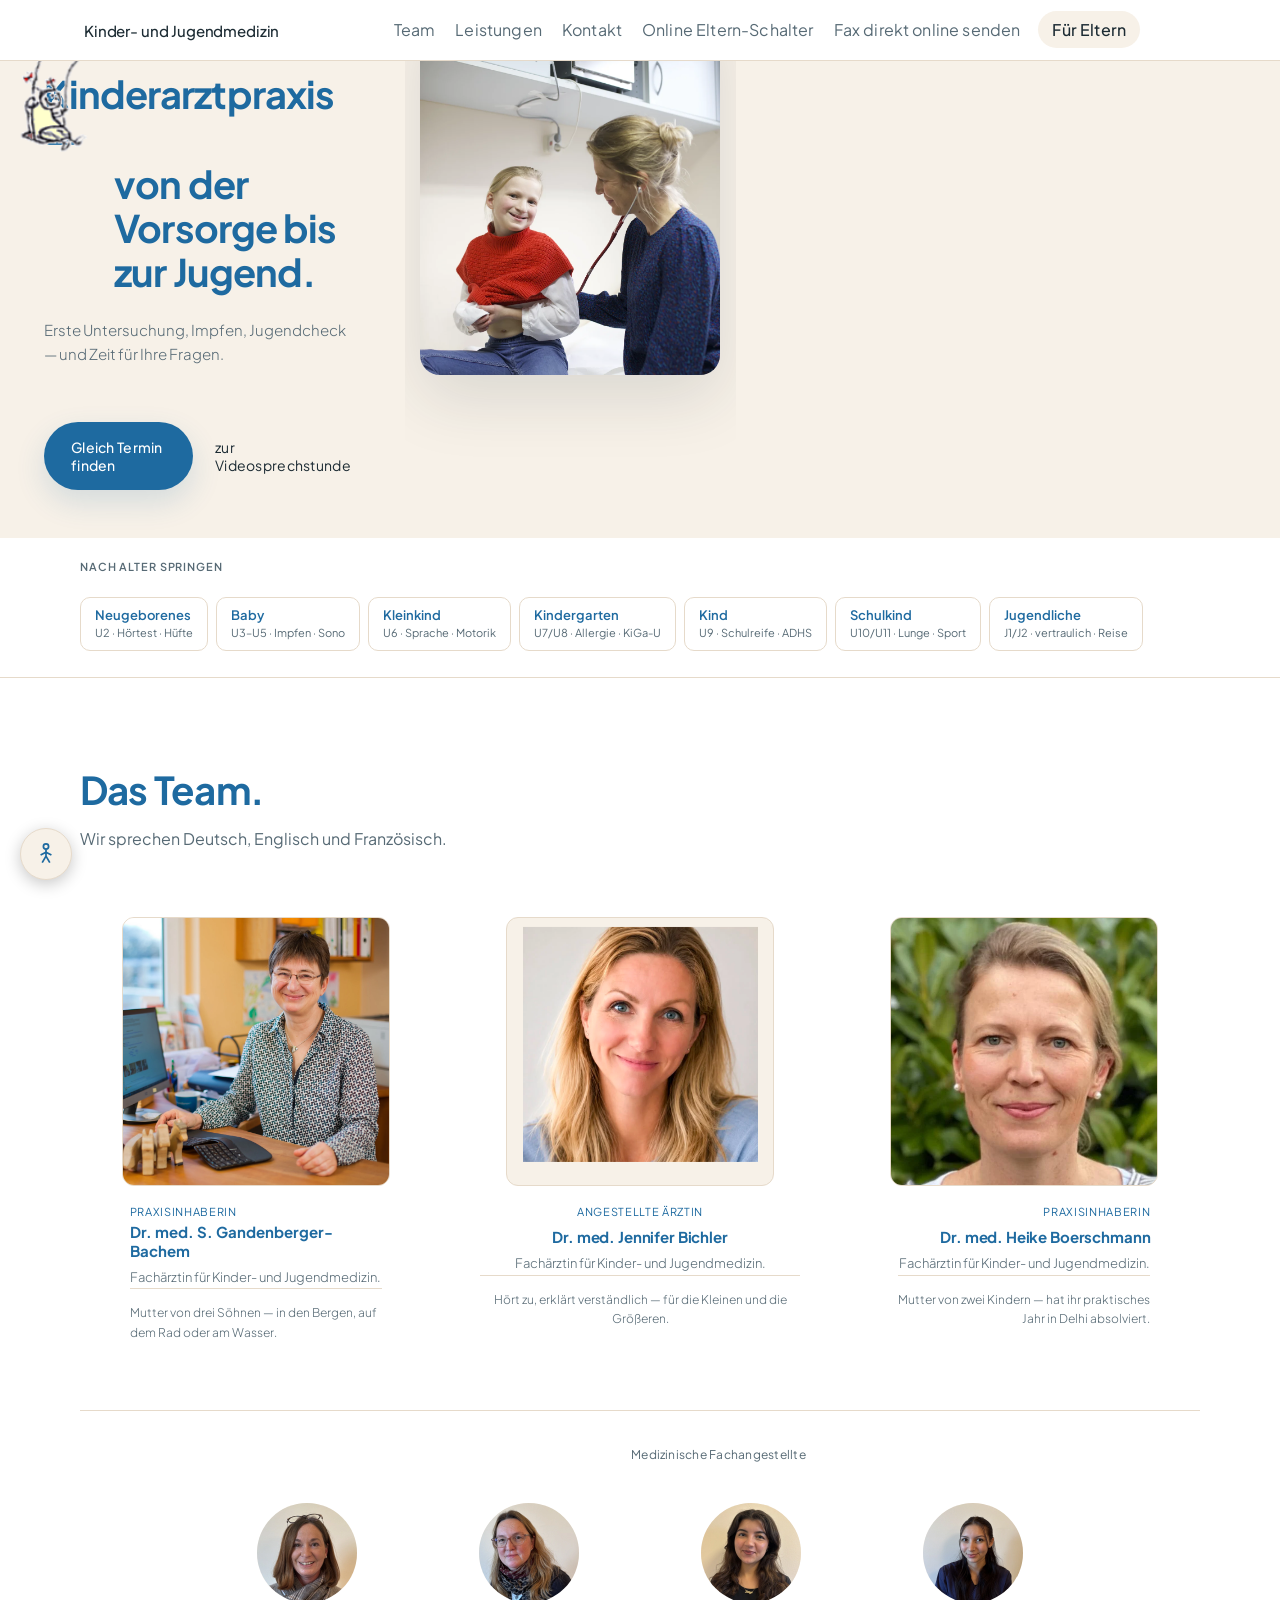
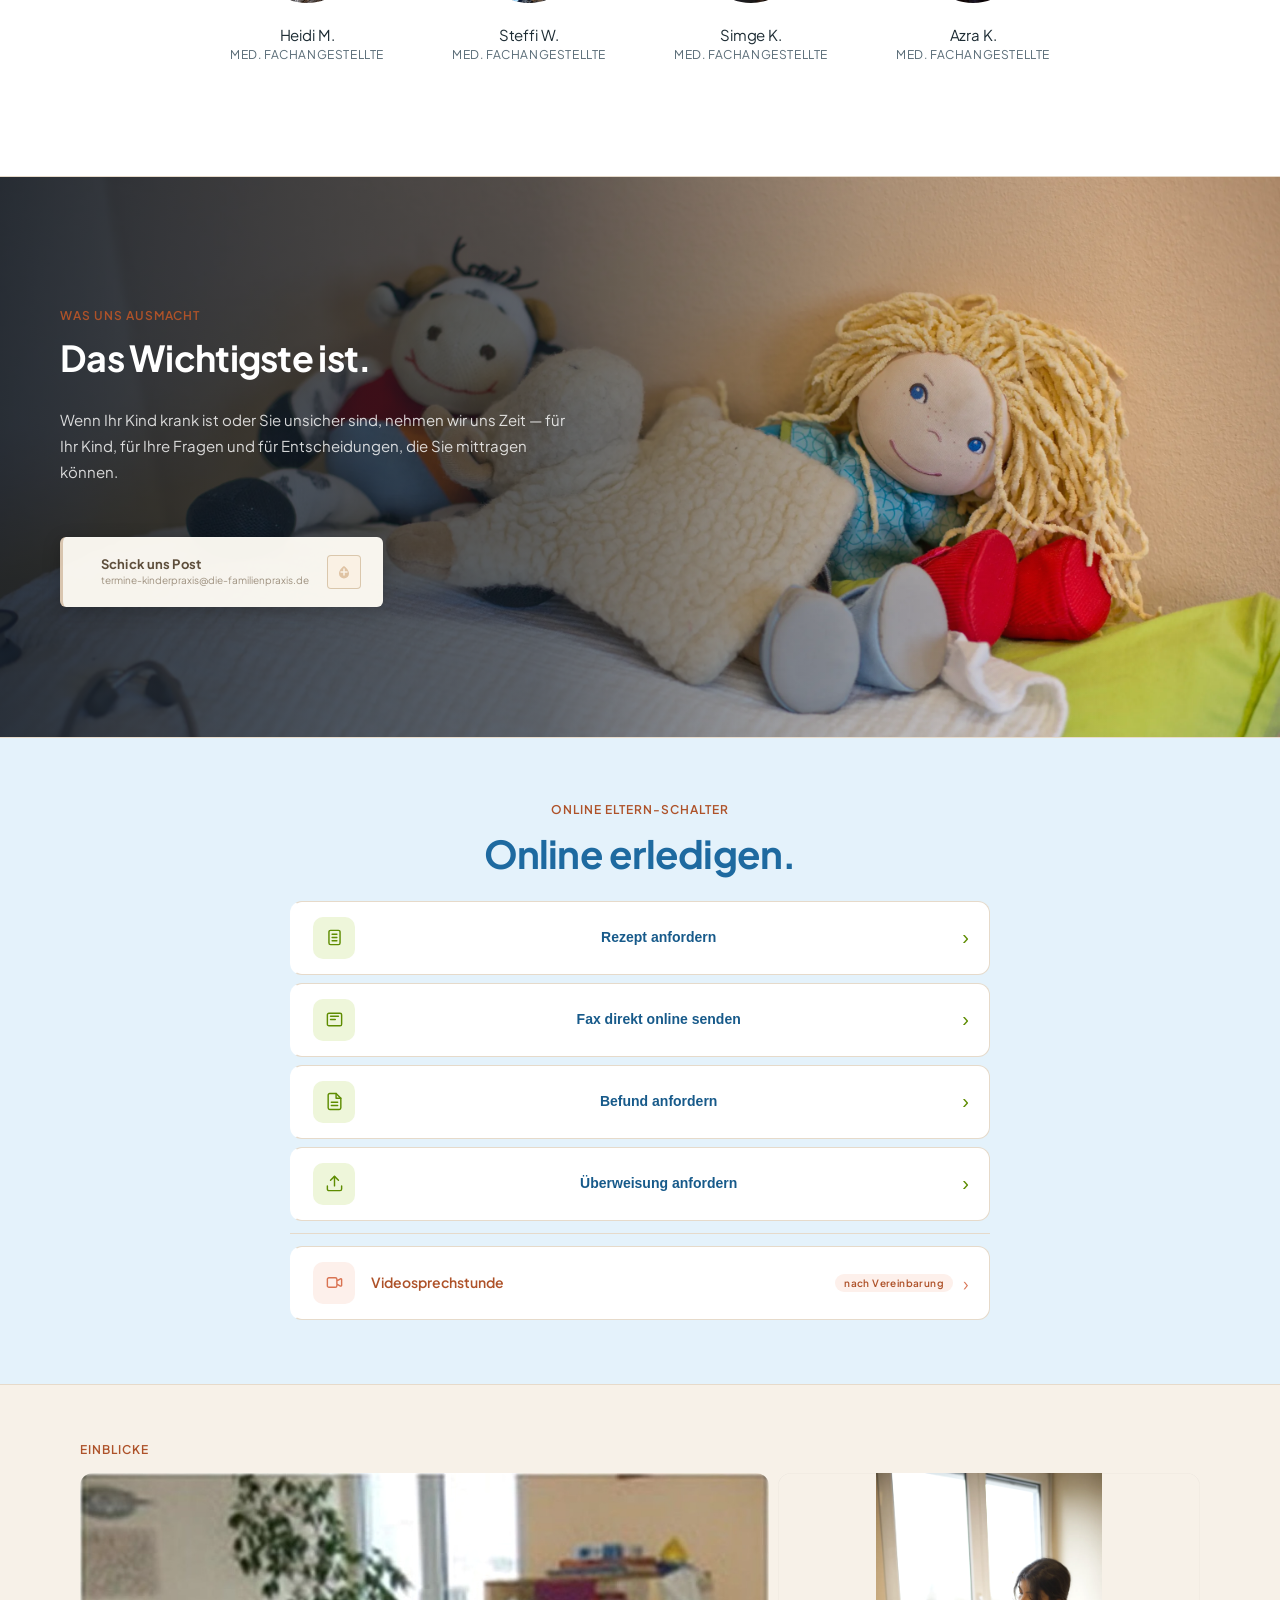
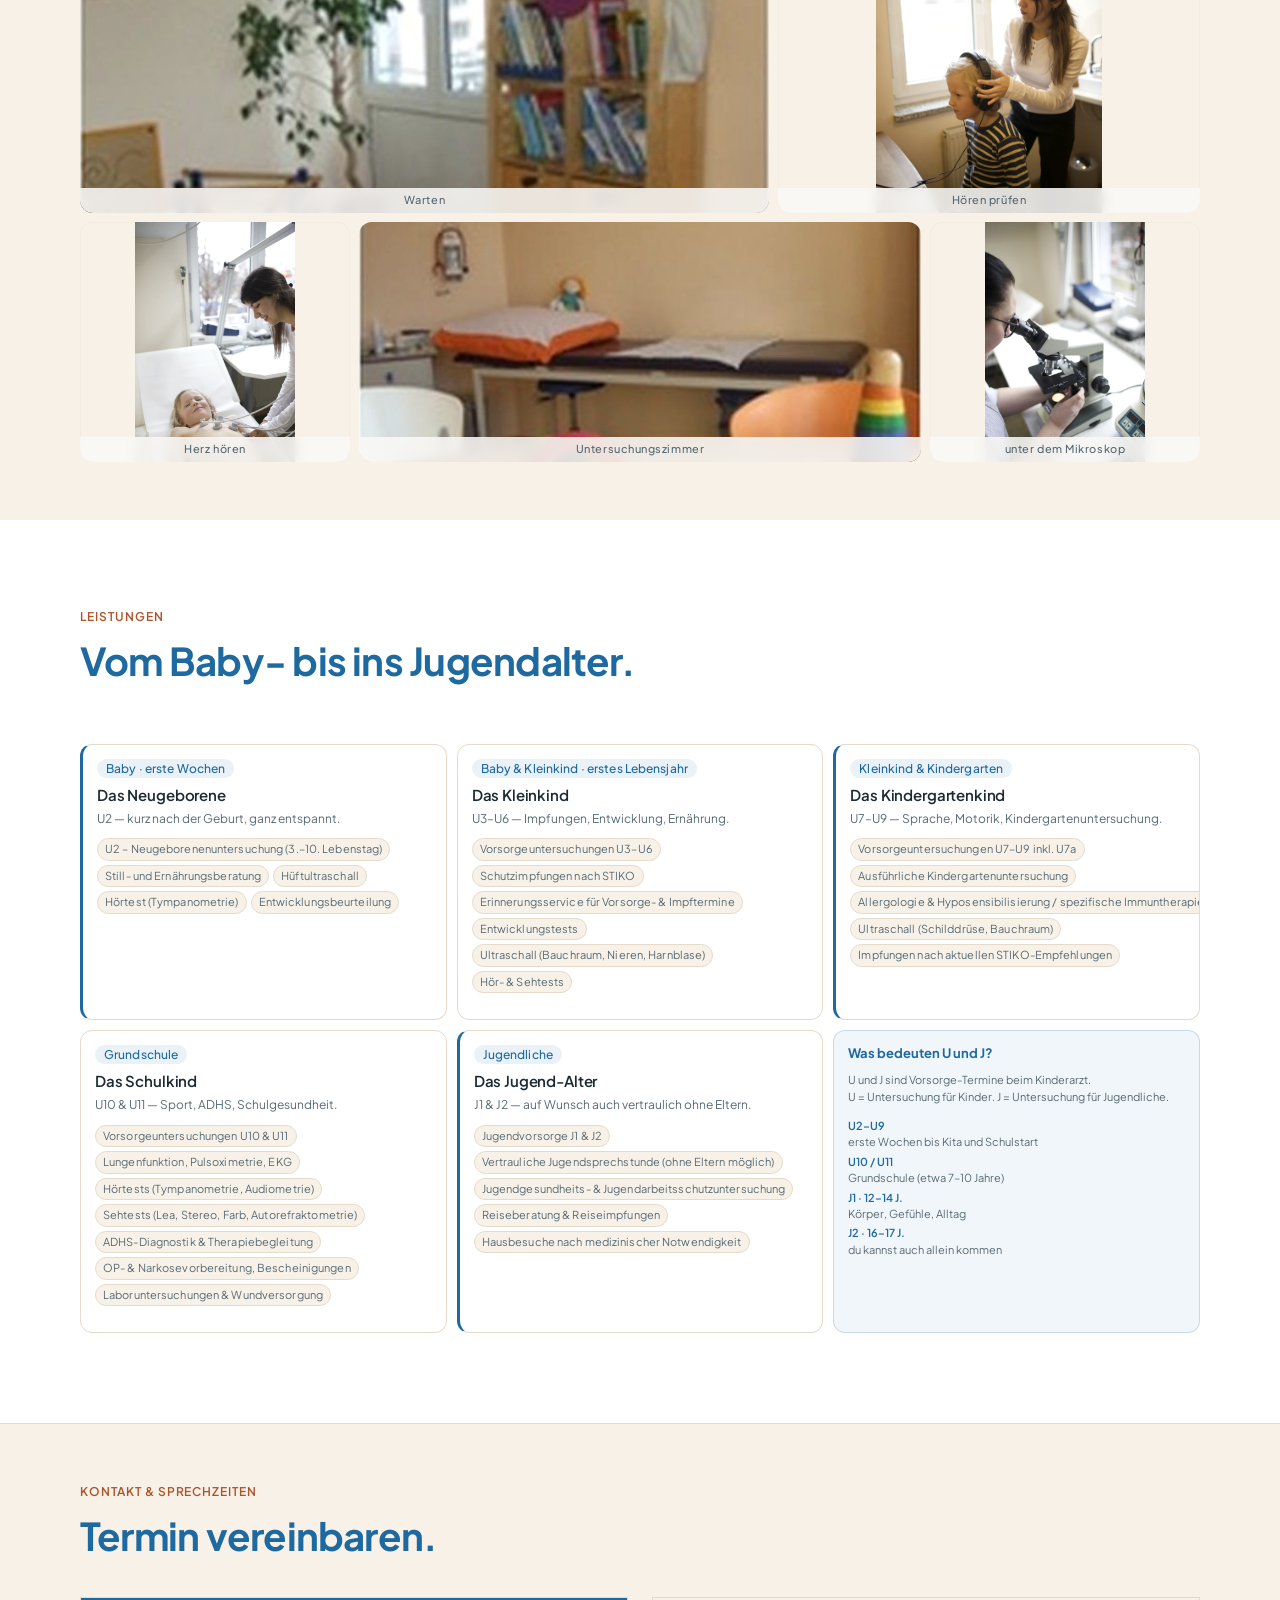
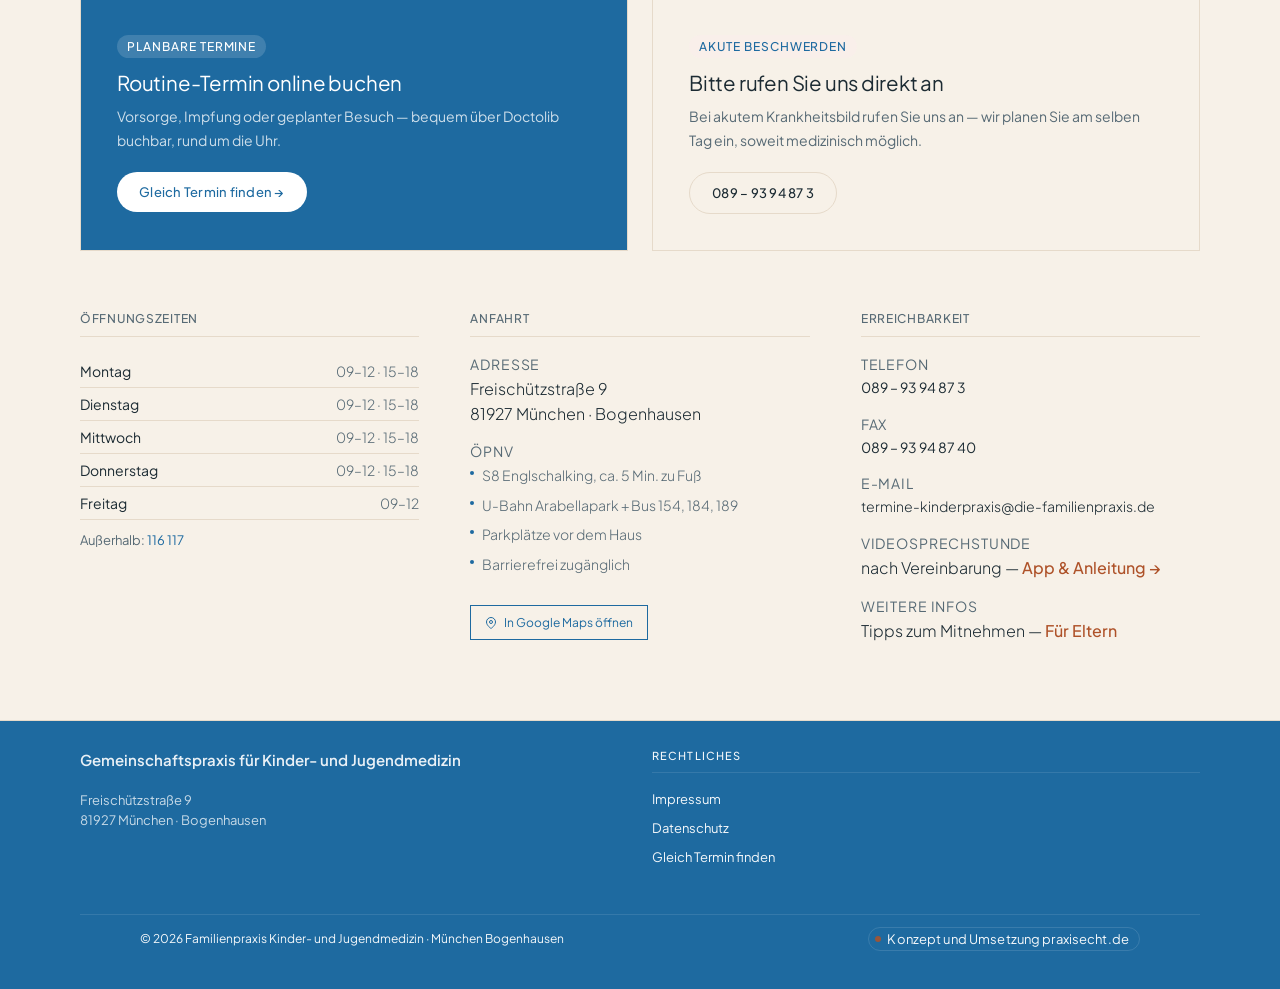
==== index.html @ 127058b6 "Zurück in Wisch-Reihen schlicht wie Wischen-Hinweis" ====
<!DOCTYPE html>
<html lang="de">
<head>
<meta charset="UTF-8">
<meta name="viewport" content="width=device-width, initial-scale=1.0">
<title>Familienpraxis Kinder- und Jugendmedizin · München Bogenhausen</title>
<meta name="description" content="Kinder- und Jugendmedizin in München Bogenhausen. Drei Ärztinnen begleiten Ihr Kind von der U2 bis zur J2 — persönlich, mit Zeit und Erfahrung seit 1998. Freischützstraße 9, 81927 München.">
<meta name="robots" content="index, follow">
<meta property="og:type" content="website">
<meta property="og:title" content="Familienpraxis Kinder- und Jugendmedizin · München Bogenhausen">
<meta property="og:description" content="Drei Ärztinnen begleiten Ihr Kind von der U2 bis zur J2 — persönlich, mit Zeit und Erfahrung seit 1998. Freischützstraße 9, 81927 München.">
<meta property="og:image" content="hero.webp">
<meta property="og:locale" content="de_DE">
<meta name="theme-color" content="#124357">
<link rel="preload" as="image" href="bilder/hero.webp" type="image/webp">
<link rel="preconnect" href="https://fonts.googleapis.com">
<link rel="preconnect" href="https://fonts.gstatic.com" crossorigin>
<link href="https://fonts.googleapis.com/css2?family=Plus+Jakarta+Sans:ital,wght@0,400;0,600;0,700;1,400;1,600&display=swap" rel="stylesheet">
<style>
/* ── Reset ── */
*,*::before,*::after{box-sizing:border-box;margin:0;padding:0}em{font-style:normal}a:focus-visible,button:focus-visible,input:focus-visible{outline:2px solid var(--petrol);outline-offset:3px}
[hidden]{display:none!important}
img,svg{max-width:100%;height:auto;display:block}
html{scroll-behavior:smooth;overflow-x:hidden}
body{overflow-x:hidden;font-family:var(--body);font-weight:400;background:var(--bg);color:var(--text);-webkit-font-smoothing:antialiased}

/* ── Tokens ── */
:root{
  --bg:#F7F1E8;
  --bg-card:#FFFFFF;
  --bg-soft:#F7F1E8;
  --primary:#1E6AA0;
  --primary-hover:#175A8A;
  --accent:#AE5229;
  --accent-hover:#94441F;
  --accent-lt:#F9EFEA;
  --sage:#5E8C00;
  --sage-lt:#EEF6DA;
  --text:#1C2B33;
  --text-muted:#576A75;
  --border:#E6DACA;
  --radius-card:24px;
  --radius-badge:999px;
  --primary-hover:#175A8A;
  --primary-lt:#F7F1E8;
  --accent-hover:#94441F;
  --max:1120px;
  --pad:clamp(20px,5vw,60px);
  --radius-sm:8px;
  --radius-md:16px;
  --radius-lg:24px;
  --radius-full:999px;
  --shadow-sm:0 4px 12px rgba(28,45,55,0.04);
  --shadow-md:0 12px 32px -8px rgba(28,45,55,0.08);
  --shadow-hover:0 20px 40px -10px rgba(28,45,55,0.14);
  --kopf:'Plus Jakarta Sans',system-ui,sans-serif;
  --body:'Plus Jakarta Sans',system-ui,sans-serif;
  /* Kompatibilität */
  --head:var(--kopf);
  --bg2:var(--bg-soft);
  --ink:var(--text);
  --ink2:var(--text-muted);
  --rule:var(--border);
  --white:var(--bg-card);
  --petrol:var(--primary);
  --acc:var(--primary);
  --acc-lt:var(--accent-lt);
  --terracotta:var(--accent);
}

/* ── Nav ── */
.haupt-nav{position:fixed;top:0;left:0;right:0;z-index:999;background:#fff;box-shadow:0 1px 0 var(--rule)}
.nav-inner{max-width:var(--max);margin:0 auto;padding:0 var(--pad) 0 4px;display:flex;align-items:center;justify-content:space-between;height:88px}
.nav-logo{font-family:var(--head);font-size:18px;font-weight:400;color:var(--ink);text-decoration:none;letter-spacing:-0.01em}
.nav-logo span{color:var(--acc)}
.nav-links{display:flex;align-items:center;gap:6px;list-style:none}
.nav-links a{font-size:16px;font-weight:400;line-height:1.3;padding:10px 2px;white-space:nowrap;color:var(--ink2);text-decoration:none;letter-spacing:0.01em;transition:color 0.2s}
.nav-links a:hover{color:var(--ink)}
.nav-pill{background:var(--sand,#F7F1E8);border-radius:20px;padding:8px 14px!important;font-size:16px!important;color:var(--ink)!important;font-weight:500!important;white-space:nowrap;transition:background .2s,color .2s}
.nav-pill:hover{background:#E6DACA!important;color:var(--ink)!important}
.nav-cta{background:var(--acc);color:#fff;font-size:13px;font-weight:500;padding:9px 20px;border-radius:2px;text-decoration:none;letter-spacing:0.02em;transition:opacity 0.2s}
.nav-cta:hover{opacity:0.85}
.nav-cta-gruppe{display:none}
.burger{display:none;flex-direction:column;gap:5px;cursor:pointer;padding:8px;border:none;background:transparent;color:var(--ink)}
.burger span{display:block;width:22px;height:1.5px;background:currentColor;transition:all 0.25s}
.burger.open span:nth-child(1){transform:translateY(6.5px) rotate(45deg)}
.burger.open span:nth-child(2){opacity:0}
.burger.open span:nth-child(3){transform:translateY(-6.5px) rotate(-45deg)}
.mob-nav{position:fixed;inset:119px 0 0;background:var(--bg);z-index:199;display:flex;flex-direction:column;padding:clamp(24px,5vw,40px) var(--pad);gap:0}
.mob-nav a{font-family:var(--head);font-size:22px;font-weight:400;color:var(--ink);text-decoration:none;border-bottom:0.5px solid var(--rule);padding:18px 0;display:block}
.mob-nav .mob-cta{font-family:'Plus Jakarta Sans',sans-serif;font-size:15px;font-weight:500;background:var(--acc);color:#fff;text-align:center;padding:14px;margin-top:8px;letter-spacing:0.02em}

/* ── Hero ── */
.hero{background:var(--bg);padding:clamp(36px,4.5vw,60px) var(--pad) clamp(32px,4vw,52px)}
.hero-inner{max-width:var(--max);margin:0 auto;display:grid;grid-template-columns:1fr 1fr;gap:clamp(40px,5vw,72px);align-items:center}
.hero-h1{font-family:var(--head);font-size:clamp(32px,4.2vw,58px);font-weight:700;line-height:1.18;letter-spacing:-0.02em;color:var(--primary);margin-bottom:20px}
.hero-h1 em{color:var(--acc)}
.hero-sub{font-size:clamp(15px,1.4vw,17px);line-height:1.78;color:var(--ink2);font-weight:300;max-width:440px;margin-bottom:28px}
.hero-note{font-family:var(--head);font-size:clamp(13px,1.1vw,15px);color:var(--ink2);line-height:1.65;border-left:2px solid var(--acc);padding-left:16px;margin-bottom:36px;max-width:400px}
.hero-btns{display:flex;gap:14px;flex-wrap:nowrap}
.btn-primaer{background:var(--acc);color:#fff;font-size:14px;font-weight:500;padding:14px 26px;border-radius:2px;text-decoration:none;letter-spacing:0.02em;transition:opacity 0.2s}
.btn-primaer:hover{opacity:0.85}
.btn-sekundaer{background:transparent;color:var(--ink);font-size:14px;font-weight:400;padding:14px 26px;border:1px solid var(--rule);border-radius:2px;text-decoration:none;letter-spacing:0.02em;transition:background 0.2s}
.btn-sekundaer:hover{background:var(--bg2)}
.hero-visual{position:relative}
.hero-img-wrap{border-radius:4px;overflow:hidden;background:var(--bg2);aspect-ratio:4/5;display:flex;align-items:center;justify-content:center;position:relative}
.hero-img-wrap picture,.hero-img-wrap img{position:absolute;inset:0;width:100%;height:100%;object-fit:cover;object-position:30% 8%}
.hero-img-ph{display:flex;flex-direction:column;align-items:center;gap:10px;color:var(--rule)}
.hero-img-ph svg{width:48px;height:48px;stroke:var(--rule)}
.hero-img-ph span{font-size:12px;letter-spacing:0.06em;text-transform:uppercase;color:var(--rule)}
.hero-badge{position:absolute;bottom:-18px;right:-12px;background:var(--white);border:0.5px solid var(--rule);border-radius:3px;padding:14px 18px;box-shadow:0 4px 20px rgba(37,33,30,0.08)}
.hero-badge-val{font-family:var(--head);font-size:22px;font-weight:300;color:var(--ink);letter-spacing:-0.02em}
.hero-badge-lbl{font-size:14px;color:var(--ink2);letter-spacing:0.04em}

/* ── Quick Info ── */
.quickbar{background:var(--acc);padding:18px var(--pad)}
.quickbar-inner{max-width:var(--max);margin:0 auto;display:grid;grid-template-columns:repeat(4,1fr);gap:24px}
.qi-item{display:flex;align-items:center;gap:12px}
.qi-icon{width:36px;height:36px;background:rgba(255,255,255,0.12);border-radius:50%;display:flex;align-items:center;justify-content:center;flex-shrink:0}
.qi-icon svg{width:16px;height:16px;stroke:#fff;fill:none}
.qi-text{}
.qi-label{font-size:12px;color:rgba(255,255,255,0.9);letter-spacing:0.06em;text-transform:uppercase;margin-bottom:2px}
.qi-val{font-size:13px;font-weight:500;color:#fff}

/* ── Vertrauen Bar ── */
.vbar{background:var(--white);border-bottom:0.5px solid var(--rule);padding:14px var(--pad)}
.vbar-inner{max-width:var(--max);margin:0 auto;display:flex;align-items:center;gap:32px;justify-content:center;flex-wrap:wrap}
.vbar-item{display:flex;align-items:center;gap:8px;font-size:13px;color:var(--ink2);letter-spacing:0.02em}
.vbar-dot{width:5px;height:5px;border-radius:50%;background:var(--acc);flex-shrink:0}

/* ── Section Shared ── */
.sek-inner{max-width:var(--max);margin:0 auto}
.sek-label{font-size:12px;font-weight:600;letter-spacing:0.08em;text-transform:uppercase;color:var(--accent);margin-bottom:14px}
.sek-h2{font-family:var(--head);font-size:clamp(26px,3vw,42px);font-weight:700;letter-spacing:-0.02em;line-height:1.18;color:var(--primary);margin-bottom:16px}
.sek-sub{font-size:clamp(14px,1.3vw,16px);color:var(--ink2);line-height:1.8;font-weight:300;max-width:560px}

/* ── Haltung / Werte ── */
.haltung{padding:clamp(60px,7vw,96px) var(--pad);background:var(--white);border-bottom:0.5px solid var(--rule)}
.haltung-head{margin-bottom:clamp(40px,5vw,60px)}
.haltung-editorial{display:grid;grid-template-columns:1fr 1fr;gap:clamp(40px,6vw,80px);align-items:start}.haltung-right-list{display:flex;flex-direction:column;gap:0}.haltung-item{padding-bottom:28px;margin-bottom:28px;border-bottom:1px solid var(--border)}.haltung-item:last-child{border-bottom:none;margin-bottom:0;padding-bottom:0}

.haltung-nr{font-family:var(--head);font-size:clamp(32px,3.5vw,48px);font-weight:300;color:var(--rule);letter-spacing:-0.04em;line-height:1;margin-bottom:20px}
.haltung-h3{font-family:var(--head);font-size:clamp(17px,1.6vw,22px);font-weight:600;color:var(--primary);letter-spacing:-0.01em;margin-bottom:10px;line-height:1.2}
.haltung-p{font-size:16px;line-height:1.78;color:var(--ink2);font-weight:300}

/* ── Team ── */
.team{padding:clamp(60px,7vw,96px) var(--pad);background:#FFFFFF;border-bottom:0.5px solid var(--rule)}
.team-head{margin-bottom:clamp(40px,5vw,60px)}
.team-grid{display:grid;grid-template-columns:repeat(auto-fit,minmax(220px,1fr));gap:2.5rem}
.team-karte{background:transparent;border:none;border-radius:0;display:flex;flex-direction:column;text-align:center;padding:0.5rem 0.5rem 1.2rem;transition:transform .35s ease}
.team-foto{width:100%;aspect-ratio:1/1;height:auto;background:var(--bg-soft);border-radius:16px;overflow:hidden;margin:0 0 1.2rem 0;border:1px solid var(--border);box-shadow:none}.team-foto img{width:100%;height:100%;object-fit:cover;object-position:center 15%}
.team-foto-ph{display:flex;flex-direction:column;align-items:center;gap:8px}
.team-foto-ph svg{width:40px;height:40px;stroke:var(--rule)}
.team-foto-ph span{font-size:12px;letter-spacing:0.06em;text-transform:uppercase;color:var(--rule)}
.team-body{padding:0 .5rem;x,2vw,26px);display:flex;flex-direction:column;flex:1}
.team-rolle{font-size:12px;letter-spacing:0.06em;text-transform:uppercase;color:var(--acc);margin-bottom:8px}
.team-name{font-family:var(--head);font-size:clamp(17px,1.6vw,21px);font-weight:700;color:var(--primary);letter-spacing:-0.01em;margin-bottom:10px;line-height:1.2}
.team-text{font-size:15px;line-height:1.72;color:var(--ink2);font-weight:300;margin-bottom:0}
.team-langs{display:flex;flex-wrap:wrap;gap:6px;margin-top:14px}
.team-personal{font-size:14px;line-height:1.65;color:var(--ink2);font-weight:300;margin-top:auto;padding-top:14px;border-top:0.5px solid var(--rule)}
.team-lang{font-size:12px;letter-spacing:0.06em;text-transform:uppercase;padding:3px 8px;border:0.5px solid var(--rule);color:var(--ink2)}


/* ── MFA Team ── */
.mfa-divider{width:100%;margin:clamp(32px,4vw,48px) auto 0;padding-top:clamp(24px,3vw,36px);border-top:0.5px solid var(--rule);display:flex;align-items:center;justify-content:center;gap:16px;padding-left:14%}
.mfa-label{font-size:12px;letter-spacing:0.02em;text-transform:none;color:var(--ink2);white-space:nowrap}
.mfa-page{display:contents}
.mfa-grid{width:100%;margin:clamp(20px,2.5vw,28px) auto 0;display:flex;flex-wrap:wrap;justify-content:center;gap:1.5rem;padding-left:14%}
@media(max-width:1023px){.mfa-grid{grid-template-columns:repeat(3,1fr)}}
@media(max-width:640px){.mfa-grid{grid-template-columns:repeat(2,1fr)}}
.mfa-card{background:transparent;border:none;border-radius:0;text-align:center;padding:0.8rem .5rem;transition:transform .35s ease;width:175px}
.mfa-foto{width:100%;aspect-ratio:1/1;height:auto;background:var(--bg-soft);border-radius:18px;overflow:hidden;margin:0 0 .8rem 0;border:1px solid var(--border);box-shadow:none}.mfa-foto img{width:100%;height:100%;object-fit:cover;object-position:center 20%}img[alt="Jennifer B."]{object-position:center bottom!important}
.mfa-body{padding:12px 14px}
.mfa-name{font-family:var(--head);font-size:15px;font-weight:400;color:var(--ink);letter-spacing:-0.01em;margin-bottom:3px}
.mfa-role{font-size:12px;letter-spacing:0.05em;text-transform:uppercase;color:var(--ink2)}

/* ── Leistungen Accordion ── */
.phasen{padding:clamp(60px,7vw,96px) var(--pad);background:var(--white);border-bottom:0.5px solid var(--rule)}
.phasen-head{margin-bottom:clamp(40px,5vw,60px)}
.ph-list{display:flex;flex-direction:column;gap:0;border-top:0.5px solid var(--rule)}
.ph-item{border-bottom:0.5px solid var(--rule)}
.ph-zurueck-card{display:none}
.mfa-zurueck-card{display:none}
.srv-zurueck-card{display:none}
.ek-zurueck-card{display:none}
.lv-chip-zurueck{display:none}
.lv-wischen-hint{display:none}.srv-swipe-hint{display:none}.ek-swipe-hint{display:none}.ph-swipe-hint{display:none}.oz-swipe-hint{display:none}
.ph-btn{width:100%;display:flex;align-items:center;justify-content:space-between;padding:clamp(18px,2.2vw,26px) 0;cursor:pointer;border:none;background:transparent;text-align:left;gap:16px;color:var(--ink);font-family:inherit}
.ph-btn:hover .ph-name{color:var(--acc)}
.ph-left{display:flex;align-items:center;gap:clamp(16px,2vw,28px)}
.ph-nr{display:none}
.ph-name-group{display:flex;flex-direction:column;gap:2px}
.ph-name{font-family:var(--head);font-size:clamp(16px,1.6vw,22px);font-weight:400;color:var(--ink);letter-spacing:-0.01em;transition:color 0.2s}
.ph-age{font-size:13px;color:var(--ink2);letter-spacing:0.02em}.ph-small{font-size:14px;color:var(--ink2);line-height:1.55;margin-top:3px;font-style:normal}
.ph-ico{stroke:var(--ink2);transition:transform 0.3s ease;flex-shrink:0}
.ph-btn[aria-expanded="true"] .ph-ico{transform:rotate(180deg)}
.ph-btn[aria-expanded="true"] .ph-name{color:var(--acc)}
.ph-body{display:grid;grid-template-rows:0fr;transition:grid-template-rows 0.35s ease}
.ph-btn[aria-expanded="true"]+.ph-body{grid-template-rows:1fr}
.ph-bi{overflow:hidden}
.ph-bi-inner{padding:0 12px clamp(20px,2.5vw,32px) clamp(52px,4.5vw,64px)}
.ph-item:has(.ph-btn[aria-expanded="true"]){background:var(--acc-lt)}
.ph-btn[aria-expanded="true"]{padding-left:12px;padding-right:12px}
.ph-desc{font-size:17px;line-height:1.75;color:var(--ink2);margin-bottom:16px;font-weight:300;max-width:620px}
.ph-tags{display:flex;flex-wrap:wrap;gap:7px;margin-bottom:12px}
.ph-erkl{margin:14px 0 16px;font-size:15px;line-height:1.55;color:var(--ink2)}
.ph-termin{display:inline-flex;margin-top:4px}
@media(max-width:767px){.ph-termin{width:100%;justify-content:center;text-align:center}}
.ph-tag{font-size:13px;padding:5px 11px;background:var(--bg);color:var(--ink2);border:0.5px solid var(--rule);letter-spacing:0.01em}
.ph-ext-link{display:inline-flex;align-items:center;gap:8px;font-size:13px;color:var(--acc);text-decoration:none;letter-spacing:0.01em;margin-top:6px}
.ph-ext-link:hover{text-decoration:underline}

/* ── Kontakt + Anfahrt (kombiniert) ── */
.kontakt-bereich{padding:clamp(40px,5vw,60px) var(--pad);background:var(--bg);border-bottom:0.5px solid var(--rule)}
.kontakt-grid{max-width:var(--max);margin:0 auto;display:grid;grid-template-columns:1fr 1fr 1fr;gap:clamp(24px,4vw,56px)}
.k-col-head{font-size:12px;font-weight:500;letter-spacing:0.06em;text-transform:uppercase;color:var(--ink2);margin-bottom:18px;padding-bottom:10px;border-bottom:0.5px solid var(--rule)}
.k-block{margin-bottom:16px}
.k-lbl{font-size:14px;letter-spacing:0.06em;text-transform:uppercase;color:var(--ink2);margin-bottom:4px}
.k-val{font-size:16px;color:var(--ink);line-height:1.55;font-weight:300}
.k-val a{color:var(--ink);text-decoration:none}
.k-val a:hover{color:var(--acc)}
.k-val.sm{font-size:14px}
.k-cta{display:inline-flex;align-items:center;gap:8px;background:var(--acc);color:#fff;font-size:13px;font-weight:500;padding:10px 18px;text-decoration:none;letter-spacing:0.04em;transition:opacity 0.2s;margin-top:4px}
.k-cta:hover{opacity:0.85}
.oz-table{width:100%;border-collapse:collapse}
.oz-tr th{font-size:14px;font-weight:400;color:var(--ink);text-align:left;padding:7px 0;border-bottom:0.5px solid var(--rule);white-space:nowrap;padding-right:16px}
.oz-tr td{font-size:14px;color:var(--ink2);text-align:right;padding:7px 0;border-bottom:0.5px solid var(--rule);font-weight:300}
.oz-tr.heute th,.oz-tr.heute td{color:var(--acc);font-weight:500}
.heute-pill{display:none;margin-left:6px;font-size:12px;background:var(--acc);color:#fff;padding:2px 5px;letter-spacing:0.04em}
.oz-tr.heute .heute-pill{display:inline}
.oz-note{font-size:13px;color:var(--ink2);margin-top:10px;line-height:1.6}
.oz-note a{color:var(--acc);text-decoration:none}
.anfahrt-list{list-style:none;display:flex;flex-direction:column;gap:7px;margin-top:4px}
.anfahrt-list li{font-size:14px;color:var(--ink2);line-height:1.6;font-weight:300;padding-left:12px;position:relative}
.anfahrt-list li::before{content:"";position:absolute;left:0;top:7px;width:4px;height:4px;border-radius:50%;background:var(--acc)}
.map-btn{display:inline-flex;align-items:center;gap:7px;font-size:12px;color:var(--acc);text-decoration:none;padding:9px 14px;border:1px solid var(--acc);margin-top:14px;font-weight:400}.map-btn--oz-col{display:none}.nav-tablet-fax{display:none}
.map-btn:hover{background:var(--acc-lt)}
@media(max-width:1023px){.kontakt-grid{grid-template-columns:1fr 1fr}}
@media(max-width:767px){
  .praxis-grid{grid-template-columns:1fr}
  .hero-frame{max-width:100%}
  .hero-floating-card{left:-10px;bottom:-12px}
  .praxis-karte--gross .praxis-bild-wrap{aspect-ratio:4/3}.kontakt-grid{grid-template-columns:1fr}}


/* ── Footer ── */
footer{background:var(--primary);padding:clamp(48px,5vw,72px) var(--pad)}
.footer-i{max-width:var(--max);margin:0 auto;display:flex;align-items:center;justify-content:space-between;gap:24px;flex-wrap:wrap}
.footer-logo{font-family:var(--head);font-size:15px;font-weight:300;color:rgba(255,255,255,0.95);letter-spacing:-0.01em}
.footer-links{display:flex;gap:24px;list-style:none}
.footer-links a{font-size:14px;color:rgba(255,255,255,0.95);text-decoration:none;letter-spacing:0.02em;transition:color 0.2s}
.footer-links a:hover{color:rgba(255,255,255,0.95)}
.footer-copy{font-size:14px;color:rgba(255,255,255,0.95);letter-spacing:0.02em}

/* ── Praxis-Fakten Strip ── */
.praxis-fakten{padding:clamp(48px,5.5vw,72px) var(--pad);background:var(--bg);border-bottom:0.5px solid var(--rule)}
.pf-raster{max-width:var(--max);margin:0 auto;display:grid;grid-template-columns:repeat(4,1fr);gap:clamp(24px,3vw,40px);margin-bottom:32px}
.pf-item{display:flex;flex-direction:column;gap:14px}
.pf-icon{width:38px;height:38px;display:flex;align-items:center;justify-content:center;border:0.5px solid var(--rule);border-radius:2px;flex-shrink:0}
.pf-icon svg{width:17px;height:17px;stroke:var(--petrol);fill:none;stroke-width:1.5}
.pf-label{font-size:14px;font-weight:600;letter-spacing:.06em;text-transform:uppercase;color:var(--petrol);margin-bottom:2px}
.pf-text{font-size:16px;line-height:1.7;color:var(--ink2);font-weight:300}
.pf-sig{max-width:var(--max);margin:0 auto;padding-top:28px;border-top:0.5px solid var(--rule);font-family:var(--head);font-size:15px;color:var(--ink2);font-weight:300}
@media(max-width:1023px){.pf-raster{grid-template-columns:repeat(2,1fr)}}
@media(max-width:480px){.pf-raster{grid-template-columns:1fr}}


@media(max-width:767px){
  .hero-visual{max-width:100%}
  .hero-badge{right:0;bottom:-12px}
  .quickbar-inner{grid-template-columns:1fr;gap:16px}
  .ck-btns{flex-direction:column}
}
@media(max-width:1023px){
  .nav-links{display:none}
  .nav-cta{display:none}
  .nav-cta-gruppe{display:none}
  .burger{display:flex}
  /* Logo kompakt/einzeilig - Handy Hoch/Quer + Tablet Hochformat (ueberall
     wo das Burger-Menue aktiv ist), gleiche Werte wie die bestehende
     Tablet-Querformat-Regel weiter unten im Dokument */
  .nav-logo{font-size:0 !important}
  .nav-logo br{display:none !important}
  .nav-logo span{
    display:inline-block !important;
    font-size:15px !important;
    font-weight:500 !important;
    color:var(--ink) !important;
    margin-left:0 !important;
    letter-spacing:-0.01em !important;
  }
}
@media(orientation:landscape) and (max-height:600px){
  .hero.hero-v2{min-height:auto}
  .hero-v2 .hero-visual{min-height:36vw}
  .hero-v2 .hero-img-wrap{height:36vw;border-radius:12px}
}


/* ── Hero V2 · Editorial, warm, trustworthy ── */

.nav-inner{height:82px;max-width:var(--max)}
.nav-logo{font-size:17px}
.nav-links{gap:16px}
.nav-cta{background:var(--accent);border-radius:999px;padding:11px 22px}

.hero.hero-v2{
  min-height:min(70vh, 560px);
  background:#fcfbf9;
  display:grid;
  grid-template-columns:1.15fr 0.85fr;
  position:relative;
  overflow:hidden;
  padding:0;
  background:var(--bg);
}
.hero.hero-v2::before{content:"";position:absolute;inset:0;pointer-events:none;z-index:0}
.hero-v2 .hero-inner{
  display:contents;
}
.hero-copy{
  display:flex;
  flex-direction:column;
  justify-content:center;
  padding:clamp(48px,6vw,80px) clamp(28px,4.5vw,64px);
  position:relative;
  z-index:3;
  background:linear-gradient(135deg,#F7F1E8 0%,#F7F1E8 100%);
}
.hero-v2 .sek-label{color:var(--petrol);margin-bottom:22px}
.hero-eyebrow-line{display:flex;align-items:center;gap:12px}
.hero-tag{display:inline-block;font-size:13px;color:var(--petrol);background:var(--acc-lt);padding:6px 14px;border-radius:999px;margin-bottom:12px;font-weight:500}
.hero-welcome{font-size:14px;font-weight:500;color:var(--terracotta);letter-spacing:0.04em;text-transform:uppercase;margin-bottom:8px}

.hero-eyebrow-line::before{content:"";width:34px;height:1px;background:var(--terracotta)}
.hero-v2 .hero-h1{font-family:var(--head);font-weight:700;line-height:1.16;letter-spacing:-0.025em;font-size:clamp(34px,3.8vw,50px);color:var(--primary);margin-bottom:24px}
.hero-v2 .hero-h1 span{display:block}
.hero-v2 .hero-h1 em{font-style:italic;font-weight:600;color:var(--accent);display:block;padding-right:0}
.h1-s1{display:block;padding-left:clamp(20px,2.8vw,44px)}
.h1-s2{display:block;padding-left:clamp(44px,5.5vw,88px);margin-top:2px}
.hero-v2 .hero-sub{
  font-size:clamp(16px,1.5vw,19px);
  line-height:1.78;
  color:var(--text-muted);
  max-width:490px;
  margin-bottom:34px;
}
.hero-v2 .hero-btns{gap:12px;align-items:center}
.hero-v2 .btn-primaer{
  background:var(--petrol);
  border-radius:999px;
  padding:16px 27px;
  box-shadow:0 12px 30px rgba(30,106,160,.16);
  transition:transform .22s ease,box-shadow .22s ease,opacity .2s;
}
.hero-v2 .btn-primaer:hover{transform:translateY(-2px);box-shadow:0 16px 34px rgba(30,106,160,.20)}
.hero-v2 .btn-sekundaer{
  border:none;
  padding:15px 10px;
  border-radius:0;
  position:relative;
}
.hero-v2 .btn-sekundaer::after{content:"";position:absolute;left:0;right:0;bottom:-3px;height:1px;background:var(--terracotta);transform:scaleX(0);transform-origin:left;transition:transform .28s ease}
.hero-v2 .btn-sekundaer:hover{background:transparent}
.hero-v2 .btn-sekundaer:hover::after{transform:scaleX(1)}

.hero-v2 .hero-visual{padding:0;position:relative;display:flex;align-items:center;justify-content:center}
.hero-tab-btns{display:none}
.schaukel-deko{display:none}
.hero-quer-col{display:none}
.hero-quer-schaukel{max-width:80%;height:auto;max-height:160px;margin:0 auto;display:block}
.btn-sekundaer-quer{font-size:14px;color:var(--primary);text-decoration:underline;text-underline-offset:3px;text-align:center;font-weight:500;display:block}
.hero-frame{position:relative;width:100%;max-width:480px;padding:0;border-radius:20px;overflow:hidden;box-shadow:0 24px 64px rgba(28,43,51,0.13)}
.hero-img-box{width:100%;aspect-ratio:4/5;height:auto;border-radius:0;overflow:hidden;position:relative;background:var(--bg-soft)}
.hero-img-box img{width:100%;height:100%;object-fit:cover;object-position:center 15%;animation:hero-kenburns 14s ease-in-out infinite alternate;transform-origin:center 20%}@keyframes hero-kenburns{0%{transform:scale(1) translate(0,0)}100%{transform:scale(1.06) translate(-1%,1%)}}
.hero-floating-card{position:absolute;bottom:24px;left:-32px;background:var(--white);border:1px solid var(--rule);padding:14px 20px;border-radius:16px;box-shadow:0 12px 32px rgba(28,45,55,0.12);display:flex;align-items:center;gap:10px;z-index:4;max-width:320px}
.hero-floating-card img{width:40px;height:40px;border-radius:8px;object-fit:cover;flex-shrink:0}
.hero-floating-text strong{display:block;font-family:var(--head);font-size:13.5px;color:var(--ink);font-weight:400;white-space:nowrap}
.hero-floating-text span{font-size:12px;color:var(--ink2)}
.hero-scene{display:none!important}
.hero-scene svg{width:100%;height:100%;opacity:.73}
.hero-img-badge{position:absolute;left:18px;bottom:18px;z-index:3;display:none;font-size:12px;letter-spacing:.07em;text-transform:uppercase;color:rgba(255,255,255,.85);background:rgba(37,33,30,.45);backdrop-filter:blur(8px);padding:7px 12px;border-radius:999px}

.hero-usp-badge{display:inline-flex;align-items:center;gap:8px;background:var(--acc-lt);border:1px solid rgba(122,92,56,.18);padding:8px 14px;border-radius:2px;margin-bottom:18px}
.hero-usp-badge span{font-size:12px;font-weight:500;color:var(--acc);letter-spacing:.05em}
.hero-usp-badge svg{width:13px;height:13px;stroke:var(--acc);flex-shrink:0}


@media(max-width:1023px){
  .hero.hero-v2{min-height:auto;grid-template-columns:1fr}
  .hero-v2 .hero-inner{display:contents}
  .hero-copy{order:2;padding:36px clamp(22px,5vw,48px) 52px}
  .hero-v2 .hero-visual{order:1;min-height:62vw}
  .hero-v2 .hero-img-wrap{position:relative;height:62vw;border-radius:12px;inset:unset;box-shadow:none}
  .hero-v2 .hero-img-wrap::before{background:linear-gradient(to bottom,transparent 0%,rgba(247,241,232,.7) 80%,#F7F1E8 100%)}
  .hero-v2 .hero-h1{font-size:clamp(28px,4.5vw,38px)}
}
@media(max-width:767px){
  .nav-inner{height:56px}
  .haupt-nav{top:0}
  .hero-v2 .hero-h1{font-size:clamp(26px,7.5vw,34px);line-height:1.15}
  .hero-v2 .hero-sub{font-size:15px}
  .hero-v2 .hero-visual{min-height:55vw}
  .hero-v2 .hero-img-wrap{height:55vw;border-radius:12px}
}

/* ── Mobile ≤480px: Hero-Buttons untereinander (nur Smartphones) ── */
@media(max-width:480px){
  .hero-v2 .hero-btns{flex-direction:column;align-items:stretch}
}
/* ── Mob-Nav Höhenkorrektur auf Mobile ── */
@media(max-width:767px){
  .mob-nav{inset:84px 0 0}
}

/* ── Akut-Banner ── */
.akut-bar{margin-top:98px;background:rgba(217,115,82,0.10);border-bottom:1px solid rgba(217,115,82,0.22);padding:11px var(--pad);text-align:center}
.akut-bar p{font-size:13px;color:var(--text-muted);letter-spacing:0.02em;line-height:1.5}
.akut-bar a{color:var(--accent);font-weight:600;text-decoration:none;border-bottom:1px solid rgba(217,115,82,.4);white-space:nowrap}
.akut-bar a:hover{border-bottom-color:var(--accent)}
@media(max-width:767px){.akut-bar{margin-top:84px;padding:12px 15px}.akut-bar p{font-size:12px;line-height:1.4}}

/* ── Kontakt CTA-Boxes ── */
.kontakt-cta{max-width:var(--max);margin:0 auto clamp(40px,5vw,60px);display:grid;grid-template-columns:1fr 1fr;gap:clamp(16px,2vw,24px)}
.kcta-box{padding:clamp(24px,3vw,36px);border:0.5px solid var(--rule)}
.kcta-box.kcta-online{background:var(--petrol)}
.kcta-box.kcta-akut{background:var(--bg2)}
.kcta-pill{font-size:12px;font-weight:500;letter-spacing:.08em;text-transform:uppercase;display:inline-block;padding:4px 10px;border-radius:999px;margin-bottom:12px}
.kcta-online .kcta-pill{background:rgba(255,255,255,.15);color:#fff}
.kcta-akut .kcta-pill{background:var(--acc-lt);color:var(--acc)}
.kcta-h{font-family:var(--head);font-size:clamp(17px,1.6vw,21px);font-weight:400;letter-spacing:-.01em;margin-bottom:8px}
.kcta-online .kcta-h{color:#fff}
.kcta-akut .kcta-h{color:var(--ink)}
.kcta-txt{font-size:14px;line-height:1.72;margin-bottom:20px}
.kcta-online .kcta-txt{color:rgba(255,255,255,.78)}
.kcta-akut .kcta-txt{color:var(--ink2)}
.kcta-btn{display:inline-flex;align-items:center;gap:8px;font-size:13px;font-weight:500;padding:12px 22px;text-decoration:none;letter-spacing:.02em;border-radius:999px;transition:opacity .2s}
.kcta-online .kcta-btn{background:#fff;color:var(--petrol)}
.kcta-akut .kcta-btn{background:transparent;color:var(--ink);border:1px solid var(--rule)}
.kcta-btn:hover{opacity:.82}
@media(max-width:767px){.kontakt-cta{grid-template-columns:1fr}}

/* ── Digitale Services ── */
.digitalservices{padding:clamp(60px,7vw,96px) var(--pad);background:var(--bg2);border-bottom:0.5px solid var(--rule)}
.ds-head{margin-bottom:clamp(40px,5vw,56px)}
.ds-grid{display:grid;grid-template-columns:repeat(3,1fr);gap:clamp(16px,2vw,28px)}
.dienst-karte{background:var(--bg);border:0.5px solid var(--rule);padding:clamp(24px,3vw,36px);display:flex;flex-direction:column}
.ds-icon{width:44px;height:44px;border-radius:50%;background:var(--acc-lt);display:flex;align-items:center;justify-content:center;margin-bottom:20px;flex-shrink:0}
.ds-icon svg{width:20px;height:20px;stroke:var(--petrol);fill:none;stroke-width:1.5}
.ds-nr{font-family:var(--head);font-size:12px;font-weight:400;letter-spacing:.08em;text-transform:uppercase;color:var(--sage);margin-bottom:10px}
.ds-h3{font-family:var(--head);font-size:clamp(17px,1.6vw,21px);font-weight:400;color:var(--ink);letter-spacing:-.01em;margin-bottom:10px;line-height:1.2}
.ds-p{font-size:15px;line-height:1.78;color:var(--ink2);font-weight:300;flex:1;margin-bottom:22px}
.ds-btn{cursor:pointer;font-family:var(--body);display:inline-flex;align-items:center;gap:7px;font-size:13px;font-weight:500;color:var(--petrol);text-decoration:none;border:1px solid var(--petrol);padding:10px 18px;border-radius:999px;letter-spacing:.02em;transition:background .2s,color .2s;align-self:flex-start;margin-top:auto}
.ds-btn:hover{background:var(--petrol);color:#fff}
@media(max-width:767px){.ds-grid{grid-template-columns:1fr}}
/* ds-grid Tablet: per pointer:coarse Block geregelt */

/* ── Elternbereich ── */
.elternbereich{padding:clamp(60px,7vw,96px) var(--pad);background:var(--bg);border-bottom:0.5px solid var(--rule)}
.eltern-inner{max-width:var(--max);margin:0 auto}

/* Login-Box */
.eltern-login{max-width:480px;margin:0 auto;text-align:center}
.eltern-login-card{background:var(--white,#fff);border:0.5px solid var(--rule);border-radius:16px;padding:clamp(32px,4vw,52px);box-shadow:0 8px 40px rgba(30,41,59,.07)}
.eltern-login-icon{width:52px;height:52px;background:var(--acc-lt);border-radius:50%;display:flex;align-items:center;justify-content:center;margin:0 auto 20px}
.eltern-login-icon svg{width:22px;height:22px;stroke:var(--petrol);fill:none;stroke-width:1.5}
.eltern-login-h{font-family:var(--head);font-size:clamp(20px,2vw,26px);font-weight:400;color:var(--ink);letter-spacing:-.01em;margin-bottom:10px}
.eltern-login-sub{font-size:14px;line-height:1.72;color:var(--ink2);font-weight:300;margin-bottom:28px}
.eltern-input{width:100%;padding:13px 16px;border:1px solid var(--rule);border-radius:8px;font-size:15px;font-family:'Plus Jakarta Sans',sans-serif;color:var(--ink);background:var(--bg);outline:none;transition:border-color .2s;letter-spacing:.05em}
.eltern-input:focus{border-color:var(--sage)}
.eltern-login-btn{margin-top:12px;width:100%;padding:14px;background:var(--petrol);color:#fff;border:none;border-radius:8px;font-size:14px;font-weight:500;font-family:'Plus Jakarta Sans',sans-serif;cursor:pointer;letter-spacing:.03em;transition:opacity .2s}
.eltern-login-btn:hover{opacity:.87}
.eltern-error{margin-top:12px;font-size:13px;color:#C0392B;display:none;line-height:1.5}

/* Infothek (nach Login) */
.eltern-content{display:none}
.eltern-content-head{margin-bottom:clamp(36px,4vw,52px)}
.eltern-unlock-badge{display:inline-flex;align-items:center;gap:8px;background:var(--acc-lt);padding:6px 14px;border-radius:999px;margin-bottom:16px}
.eltern-unlock-badge span{font-size:12px;font-weight:500;color:var(--petrol);letter-spacing:.05em}
.eltern-unlock-badge svg{width:12px;height:12px;stroke:var(--petrol);fill:none;stroke-width:2}
.eltern-grid{display:grid;grid-template-columns:repeat(3,1fr);gap:clamp(16px,2vw,28px)}
.eltern-col{background:#fff;border:0.5px solid var(--rule);padding:clamp(22px,2.5vw,32px)}
.eltern-col-h{font-family:var(--head);font-size:clamp(15px,1.4vw,18px);font-weight:400;color:var(--ink);letter-spacing:-.01em;margin-bottom:16px;padding-bottom:12px;border-bottom:0.5px solid var(--rule)}
.eltern-col ul{list-style:none;display:flex;flex-direction:column;gap:9px}
.eltern-col li{font-size:14px;color:var(--ink2);line-height:1.6;font-weight:300;padding-left:14px;position:relative}
.eltern-col li::before{content:"";position:absolute;left:0;top:7px;width:4px;height:4px;border-radius:50%;background:var(--sage)}
.eltern-col a{color:var(--petrol);text-decoration:none;border-bottom:1px solid transparent;transition:border-color .2s}
.eltern-col a:hover{border-bottom-color:var(--petrol)}
.eltern-praxistipp{background:var(--acc-lt);border:0.5px solid var(--acc-lt);padding:clamp(18px,2vw,26px);font-size:14px;line-height:1.75;color:var(--ink);font-weight:300}
.eltern-praxistipp strong{font-weight:500;color:var(--petrol);display:block;margin-bottom:8px}
@media(max-width:767px){.eltern-grid{grid-template-columns:1fr}}
@media(max-width:1023px) and (min-width:768px){.eltern-grid{grid-template-columns:1fr 1fr}}

/* ── Sprachen-Bar ── */
.lang-bar{height:34px;display:flex;align-items:center;background:#fff;border-bottom:0.5px solid var(--rule);padding:0 var(--pad)}
.lang-bar-inner{width:100%;max-width:var(--max);margin:0 auto;display:flex;align-items:center;justify-content:space-between;gap:16px}
.lang-bar-left{display:flex;align-items:center;gap:16px}
.lang-switcher{display:flex;align-items:center;gap:10px}
.lang-item{font-size:0.875rem;font-weight:500;letter-spacing:0.03em;color:var(--ink);cursor:pointer;opacity:.8;transition:opacity .2s;text-decoration:none;background:none;border:none;padding:6px 8px;font-family:inherit}
.lang-item:hover{opacity:.85}
.lang-item.active{font-weight:700;opacity:1;text-decoration:underline;text-underline-offset:3px}
.lang-sep{font-size:0.75rem;color:var(--ink);opacity:.25;user-select:none}
.opening-status{display:flex;align-items:center;gap:7px;font-size:0.85rem;font-weight:500;letter-spacing:0.03em;color:var(--ink);white-space:nowrap}
.status-dot{width:8px;height:8px;border-radius:50%;flex-shrink:0}
.status-dot--open{background:#2E7D32;box-shadow:0 0 0 2px rgba(46,125,50,.18)}
.status-dot--closed{background:#C84B4B;box-shadow:0 0 0 2px rgba(200,75,75,.15)}
.status-dot--pause{background:#C07D00;box-shadow:0 0 0 2px rgba(192,125,0,.15)}
@media(max-width:767px){.lang-bar{height:28px}.lang-bar-inner{gap:6px}.lang-item,.opening-status{font-size:0.8rem;min-height:44px;display:flex;align-items:center}.lang-sep{font-size:0.7rem}}
@media(max-width:480px){.lang-bar{padding:0 16px;height:26px}.lang-bar-inner{gap:6px}.lang-item,.opening-status{font-size:0.76rem}}

/* ── USP-Strip (ersetzt vbar) ── */
.usp-strip{background:#fff;border-bottom:0.5px solid var(--rule);padding:clamp(20px,2.5vw,34px) var(--pad)}
.usp-strip-inner{max-width:var(--max);margin:0 auto;display:grid;grid-template-columns:repeat(3,1fr);gap:clamp(24px,3vw,52px)}
.usp-item{padding-left:18px;border-left:2px solid var(--acc-lt)}
.usp-title{font-family:var(--head);font-size:clamp(13px,1.2vw,16px);font-weight:400;color:var(--ink);letter-spacing:-.01em;margin-bottom:5px}
.usp-text{font-size:13px;line-height:1.7;color:var(--ink2);font-weight:300}
@media(max-width:767px){.usp-strip-inner{grid-template-columns:1fr;gap:14px}}

/* ── Hero-Akut-Hinweis ── */
.hero-akut-hint{font-size:12px;color:var(--ink2);margin-top:10px;font-weight:300;line-height:1.5}



/* ── U/J Glossar ── */
.uj-glossar{background:var(--bg-soft);border:1px solid var(--border);border-radius:12px;padding:clamp(18px,2.5vw,28px) clamp(20px,3vw,36px);margin-bottom:32px}
.leis-galerie{display:grid;grid-template-columns:repeat(3,1fr);gap:16px;margin-bottom:40px}
.leis-gal-item img{width:100%;aspect-ratio:3/2;object-fit:cover;border-radius:10px;display:block}
.leis-gal-cap{font-size:12px;color:var(--text-muted);margin-top:8px;line-height:1.4;letter-spacing:0.01em}
.puppen-spot{background:#F7F1E8;padding:clamp(48px,6vw,80px) var(--pad)}
.was-uns-ausmacht{position:relative;overflow:hidden;min-height:560px;display:flex;align-items:center}
.wua-bg-pic{position:absolute;inset:0;display:block;width:100%;height:100%}
.wua-bg-img{width:100%;height:100%;object-fit:cover;object-position:center 20%;display:block}
.wua-overlay{position:absolute;inset:0;background:linear-gradient(to right,rgba(10,22,36,.82) 0%,rgba(10,22,36,.60) 42%,rgba(10,22,36,.18) 68%,transparent 88%);z-index:1}
.wua-inner{position:relative;z-index:2;max-width:var(--maxw);margin:0 auto;padding:clamp(48px,6vw,72px) var(--pad);width:100%}
.wua-bild{}
.wua-detail{position:absolute;bottom:-20px;right:-20px;width:38%;border-radius:12px;overflow:hidden;box-shadow:0 12px 40px rgba(30,106,160,.18);border:3px solid #fff}
.wua-detail img{width:100%;display:block;aspect-ratio:2/3;object-fit:cover}
.wua-h2{font-family:var(--kopf);font-size:clamp(24px,2.8vw,38px);font-weight:700;line-height:1.18;color:#fff;margin:12px 0 28px;letter-spacing:-0.02em}
.wua-statements{display:flex;flex-direction:column;gap:28px;margin-bottom:32px}
.wua-statement{display:flex;align-items:flex-start;gap:14px}
.wua-dot{width:8px;height:8px;border-radius:50%;background:rgba(255,200,170,.85);flex-shrink:0;margin-top:6px}
.wua-statement p{font-size:16px;color:rgba(255,255,255,.88);line-height:1.7}
.wua-caption{font-size:13px;color:var(--text-muted);padding-top:20px;border-top:1px solid var(--border)}
.wua-intro{font-size:15px;color:rgba(255,255,255,.82);line-height:1.72;margin-bottom:24px;max-width:520px}
.wua-abschluss{font-size:15px;font-style:italic;color:rgba(255,255,255,.75);margin-top:20px;line-height:1.6}
.btn-tel-hero{display:inline-flex;align-items:center;gap:8px;font-size:15px;font-weight:600;color:var(--primary);text-decoration:none;padding:13px 20px;border:1.5px solid var(--border);border-radius:var(--radius-full);background:#fff;transition:border-color .2s}
.btn-tel-hero:hover{border-color:var(--primary)}
.hero-erst-besuch{display:flex;align-items:center;gap:10px;margin-top:16px;font-size:13px;color:var(--text-muted)}
.hero-eb-label{font-weight:600;color:var(--text)}
.hero-eb-link{color:var(--accent);text-decoration:none;border-bottom:1px solid rgba(217,115,82,.35)}
.hero-eb-link:hover{border-color:var(--accent)}
.praxis-einblick{padding:clamp(40px,5vw,64px) var(--pad);background:var(--bg-soft)}
.pe-grid{display:grid;grid-template-columns:repeat(6,1fr);gap:10px;margin-top:20px}
.pe-kachel img{width:100%;aspect-ratio:4/3;object-fit:cover;border-radius:10px;display:block;filter:saturate(0.85) contrast(1.04)}
.pe-kachel img:hover{filter:saturate(1) contrast(1);transition:filter .3s}
.puppen-spot-inner{max-width:860px;margin:0 auto;text-align:center}
.puppen-spot-inner img{width:100%;max-width:700px;height:auto;border-radius:16px;margin:0 auto}
.puppen-caption{margin-top:18px;font-size:14px;color:var(--text-muted);font-style:italic;letter-spacing:0.01em}
.team-karte--ph{opacity:1}.team-foto-ph-wrap{display:flex;flex-direction:column;align-items:center;justify-content:center;gap:8px;width:100%;height:100%}
.team-foto--leer{background:var(--bg-soft);border:1px dashed var(--border);display:flex;align-items:center;justify-content:center;aspect-ratio:1/1}
.team-foto-coming{font-size:12px;color:var(--text-muted);letter-spacing:0.05em;text-transform:uppercase}
.uj-title{font-size:12px;font-weight:600;letter-spacing:0.07em;text-transform:uppercase;color:var(--text-muted);margin-bottom:14px}
.uj-items{display:flex;flex-direction:column;gap:10px}
.uj-item{display:flex;align-items:baseline;gap:14px}
.uj-kuerzel{font-family:var(--kopf);font-size:13px;font-weight:700;color:var(--primary);min-width:72px;flex-shrink:0}
.uj-text{font-size:14px;color:var(--text-muted);line-height:1.6}
/* ── Info-Kacheln (Sprechzeiten / Telefon / Akut) ── */
.info-kacheln{padding:clamp(32px,4vw,52px) var(--pad);background:var(--bg-card);border-bottom:1px solid var(--border)}
.info-kacheln-grid{max-width:var(--max);margin:0 auto;display:grid;grid-template-columns:repeat(3,1fr);gap:clamp(16px,2vw,28px)}
.info-kachel{padding:clamp(22px,2.5vw,32px);background:var(--bg);border-radius:var(--radius-md);border:1px solid var(--border)}
.info-kachel.kachel-akut{background:var(--accent-lt);border-color:rgba(217,119,87,0.25)}
.info-kachel-icon{width:40px;height:40px;border-radius:50%;display:flex;align-items:center;justify-content:center;margin-bottom:14px;font-size:20px;background:var(--sage-lt)}
.info-kachel-h{font-family:var(--kopf);font-size:clamp(15px,1.4vw,18px);font-weight:400;color:var(--text);margin-bottom:8px;letter-spacing:-0.01em}
.info-kachel-p{font-size:14px;line-height:1.72;color:var(--text-muted)}
.info-kachel-zeiten{margin-top:12px;display:flex;flex-direction:column;gap:6px}
.info-kachel-zeile{display:flex;justify-content:space-between;align-items:center;font-size:14px;padding:6px 0;border-bottom:0.5px solid var(--border)}
.info-kachel-zeile:last-child{border-bottom:none}
.info-kachel-zeile .tag{color:var(--text);font-weight:400}
.info-kachel-zeile .zeit{color:var(--text-muted)}
.info-kachel-tel{display:inline-flex;align-items:center;gap:8px;margin-top:16px;font-size:15px;font-weight:500;color:var(--primary);text-decoration:none}
.info-kachel-tel:hover{color:var(--primary-hover)}
@media(max-width:767px){.info-kacheln-grid{grid-template-columns:1fr;gap:12px}}
@media(max-width:1024px) and (orientation:portrait){.info-kacheln-grid{grid-template-columns:1fr}}

/* ── Philosophie-Sektion ── */
.philosophie{padding:clamp(60px,7vw,96px) var(--pad);background:var(--bg-soft);border-bottom:1px solid var(--border)}
.philosophie-inner{max-width:var(--max);margin:0 auto;display:grid;grid-template-columns:1fr 1fr;gap:clamp(40px,6vw,80px);align-items:center}
.philosophie-bild{border-radius:var(--radius-lg);overflow:hidden;aspect-ratio:4/3;background:var(--border)}
.philosophie-bild img{width:100%;height:100%;object-fit:cover;display:block}
.phil-punkte{margin-top:24px;display:flex;flex-direction:column;gap:14px}
.phil-punkt{display:flex;align-items:flex-start;gap:14px}
.phil-dot{width:6px;height:6px;border-radius:50%;background:var(--accent);margin-top:8px;flex-shrink:0}
.phil-punkt p{font-size:15px;line-height:1.75;color:var(--text-muted)}
@media(max-width:767px){.philosophie-inner{grid-template-columns:1fr}}
@media(max-width:1024px) and (orientation:portrait){.philosophie-inner{grid-template-columns:1fr}}

/* ── Footer erweitert ── */
.footer-cols{max-width:var(--max);margin:0 auto;display:grid;grid-template-columns:2fr 1fr 1fr;gap:clamp(24px,4vw,56px);margin-bottom:clamp(32px,4vw,48px)}
.footer-col-h{font-size:11px;font-weight:500;letter-spacing:0.1em;text-transform:uppercase;color:rgba(255,255,255,0.95);margin-bottom:14px;padding-bottom:10px;border-bottom:0.5px solid rgba(255,255,255,0.1)}
.footer-col{display:flex;flex-direction:column;gap:0}
.footer-praxis-name{font-family:var(--kopf);font-size:15px;font-weight:600;color:rgba(255,255,255,0.95);line-height:1.4;margin-bottom:10px}
.footer-adresse{font-size:13px;color:rgba(255,255,255,0.95);line-height:1.7;margin-bottom:10px}
.footer-tel{font-size:20px;font-weight:700;color:#fff;text-decoration:none;letter-spacing:-0.02em;margin-bottom:8px;display:block}
.footer-tel:hover{color:#F2B38F}
.footer-anfahrt{font-size:12px;color:rgba(255,255,255,0.95);line-height:1.6;margin-bottom:20px}
.footer-bottom{border-top:0.5px solid rgba(255,255,255,0.08);padding:18px var(--pad);display:flex;justify-content:space-between;align-items:center;flex-wrap:wrap;gap:8px}
.footer-bottom p{font-size:12px;color:rgba(255,255,255,0.95)}
.footer-bottom a{color:rgba(255,255,255,0.95);text-decoration:none}.footer-tablet-legal{display:none}.ftl-dot{color:rgba(255,255,255,0.95)}
.footer-bottom a:hover{color:rgba(255,255,255,0.95)}
.footer-pe{display:inline-flex;align-items:center;gap:6px;color:rgba(255,255,255,0.95);text-decoration:none;font-size:12px;letter-spacing:0.01em;border:0.5px solid rgba(255,255,255,0.12);border-radius:20px;padding:3px 10px 3px 6px;transition:border-color .2s,color .2s}
.footer-pe:hover{border-color:rgba(255,255,255,0.3);color:rgba(255,255,255,0.95)!important}
.footer-pe-dot{width:6px;height:6px;border-radius:50%;background:var(--accent);flex-shrink:0;opacity:0.85}
.footer-notfall{margin-top:16px;padding:14px 16px;background:rgba(255,255,255,0.07);border-radius:var(--radius-sm);border:0.5px solid rgba(255,255,255,0.12)}
.footer-notfall-lbl{font-size:11px;letter-spacing:0.08em;text-transform:uppercase;color:rgba(255,255,255,0.95);margin-bottom:8px}
.footer-notfall-nums{display:flex;flex-direction:column;gap:5px}
.footer-notfall-num{font-size:14px;color:rgba(255,255,255,0.95)}
.footer-notfall-num a{color:rgba(255,255,255,0.95);text-decoration:none;font-weight:500}
.footer-notfall-num a:hover{color:#fff}
.footer-col-links{list-style:none;display:flex;flex-direction:column;gap:8px}
.footer-col-links a{font-size:14px;color:rgba(255,255,255,0.95);text-decoration:none;transition:color .2s}
.footer-col-links a:hover{color:rgba(255,255,255,0.95)}
.footer-col-text{font-size:14px;color:rgba(255,255,255,0.95);line-height:1.7;margin-bottom:6px}
.footer-bottom{max-width:var(--max);margin:0 auto;padding-top:24px;border-top:0.5px solid rgba(255,255,255,0.1);display:flex;align-items:center;justify-content:space-between;flex-wrap:wrap;gap:12px}
@media(max-width:767px){.footer-cols{grid-template-columns:1fr;gap:28px}.footer-bottom{flex-direction:column;align-items:flex-start}}
@media(min-width:768px) and (max-width:1024px) and (orientation:portrait){.footer-cols{grid-template-columns:1fr 1fr}}
.team-karte:hover{transform:translateY(-3px)}
.mfa-card:hover{transform:translateY(-2px)}
.usp-item:hover{transform:translateY(-3px)}
.usp-item{transition:transform .35s ease}

.welcome-badge{display:inline-flex;align-items:center;gap:6px;background:var(--terracotta);color:#fff;font-size:12px;font-weight:500;letter-spacing:.04em;padding:5px 12px;border-radius:999px;margin-bottom:14px;opacity:.92}
.welcome-dot{width:5px;height:5px;border-radius:50%;background:#fff;opacity:.8}

/* ═══════════════════════════════════════════════════════
   SMARTPHONE-OPTIMIERUNG — Conversion + Wärme + Daumen
   ═══════════════════════════════════════════════════════ */

/* ── Sticky Bottom Action Bar ── */
.mobil-dock{
  display:none;
  position:fixed;bottom:0;left:0;right:0;
  z-index:888;
  background:#fff;
  border-top:0.5px solid var(--rule);
  box-shadow:0 -6px 24px rgba(30,41,59,.12);
  padding-bottom:env(safe-area-inset-bottom,0px);
  transform:translateY(100%);
  transition:transform .32s cubic-bezier(.4,0,.2,1);
}
.mobil-dock.dock-sichtbar{transform:translateY(0)}
.dock-inner{display:grid;grid-template-columns:1fr 1fr}
.dock-anruf{
  display:flex;align-items:center;justify-content:center;gap:8px;
  padding:0 12px;min-height:56px;
  background:#fff8f7;color:#B91C1C;
  font-size:14px;font-weight:500;letter-spacing:.02em;
  text-decoration:none;
  border-right:0.5px solid var(--rule);
  -webkit-tap-highlight-color:transparent;
}
.dock-anruf svg{width:17px;height:17px;stroke:currentColor;fill:none;flex-shrink:0}
.dock-termin{
  display:flex;align-items:center;justify-content:center;gap:8px;
  padding:0 12px;min-height:56px;
  background:var(--petrol);color:#fff;
  font-size:14px;font-weight:500;letter-spacing:.02em;
  text-decoration:none;
  -webkit-tap-highlight-color:transparent;
}
.dock-termin svg{width:17px;height:17px;stroke:#fff;fill:none;flex-shrink:0}
/* Termin-Auswahl-Popover (Termin buchen / Videosprechstunde) — Basis: aus, wird nur im Smartphone-Hochformat-Block eingeschaltet */
.dock-termin-popover{display:none}

/* Mobile: Hero-Bild zwischen H1 und Sub-Text */
.hero-mob-visual{display:none}
/* Wisch-Hinweise nur auf Smartphone */
.team-carousel-hint,.mfa-carousel-hint{display:none}

/* ── PORTRAIT (Hochformat) ≤ 767px ── */
@media(max-width:767px){
  /* Sticky Bar einschalten */
  .mobil-dock{display:block}

  /* Termin-Auswahl-Popover: "Gleich Termin finden" öffnet erst Termin/Video-Auswahl statt direkt das Popup */
  .dock-termin-popover{
    display:block;
    position:absolute;
    right:14px;
    bottom:100%;
    width:200px;
    margin-bottom:10px;
    background:#fff;
    border:1px solid var(--border,#E6DACA);
    border-radius:14px;
    box-shadow:0 10px 28px rgba(0,0,0,.18);
    padding:6px;
    opacity:0;
    transform:translateY(8px) scale(.96);
    transform-origin:bottom right;
    transition:opacity .2s ease, transform .2s ease;
    pointer-events:none;
  }
  .dock-termin-popover.dock-pop-open{
    opacity:1;
    transform:translateY(0) scale(1);
    pointer-events:auto;
  }
  .dock-pop-row{
    display:flex;align-items:center;gap:10px;
    padding:11px 10px;
    border-radius:10px;
    cursor:pointer;
    font-size:13.5px;
    font-weight:600;
    color:var(--ink,#2b2f33);
    text-decoration:none;
    -webkit-tap-highlight-color:transparent;
  }
  .dock-pop-row:active,.dock-pop-row:hover{background:var(--bg-soft,#F7F1E8)}
  .dock-pop-row .dock-pop-ico{
    width:32px;height:32px;border-radius:50%;
    display:flex;align-items:center;justify-content:center;flex-shrink:0;
    background:var(--bg-soft,#F7F1E8);
  }
  .dock-pop-row .dock-pop-ico svg{width:16px;height:16px;stroke:var(--petrol,#1E6AA0);fill:none}
  .dock-pop-row.dock-pop-termin .dock-pop-ico{background:var(--petrol,#1E6AA0)}
  .dock-pop-row.dock-pop-termin .dock-pop-ico svg{stroke:#fff}
  .dock-pop-divider{height:1px;background:var(--border,#E6DACA);margin:2px 6px}

  /* Mascot/Männlein-Weiblein im Nav ausblenden */
  .nav-inner picture{ display:none !important }

  /* Mob-Nav: richtige Höhe + kleinere Schrift */
  .mob-nav{ inset:56px 0 0 }
  .mob-nav a{ font-size:16px; padding:13px 0 }
  .mob-nav .mob-cta{ font-size:14px; padding:13px }

  /* Body padding — kein Inhalt unter der Bar */
  body{padding-bottom:calc(56px + env(safe-area-inset-bottom,0px))}

  /* ── HERO MOBILE: Bild als echter Hintergrund ── */

  .hero.hero-v2{
    background-image:url('bilder/hero.webp') !important;
    background-size:cover !important;
    background-position:center 50% !important;
    background-color:#F7F1E8 !important;
    display:flex !important;
    flex-direction:column;
    justify-content:flex-end;
    position:relative;
    overflow:hidden;
    min-height:82vh;
    padding:0;
    height:auto;
  }

  /* Kein Pseudo-Bild */
  .hero.hero-v2::after{ display:none }

  /* Leichter Gradient für Lesbarkeit */
  .hero.hero-v2::before{
    content:"";
    position:absolute; inset:0; z-index:1; pointer-events:none;
    background:linear-gradient(to bottom,
      rgba(0,0,0,0.00) 0%,
      rgba(0,0,0,0.06) 60%
    );
  }

  /* hero-inner: Card nach unten schieben */
  .hero-v2 .hero-inner{
    position:relative;
    z-index:2;
    width:100%;
    height:auto;
  }

  /* Desktop-Visual ausblenden */
  .hero-mob-visual{ display:none !important; }
  .hero-v2 .hero-visual{ display:none }
  .hero-usp-badge,.welcome-badge{ display:none }

  /* Card: klebt am unteren Rand, Glassmorphism */
  .hero-copy{
    position:relative;
    z-index:2;
    display:flex;
    flex-direction:column;
    justify-content:flex-start;
    padding:22px 20px 28px;
    gap:0;
    background:rgba(252,248,244,0.72);
    backdrop-filter:blur(10px);
    -webkit-backdrop-filter:blur(10px);
    border-radius:16px 16px 0 0;
    border-top:3px solid var(--accent);
    margin:0;
  }

  .hero-eyebrow-line{
    color:#3B5E4F;
    font-size:12px;
    letter-spacing:0.06em;
    padding:0 0 2px;
    margin:0;
  }
  .hero-eyebrow-line::before{ background:#3B5E4F }

  .hero-v2 .hero-h1{
    color:var(--ink);
    font-size:22px;
    line-height:1.3;
    margin:0 0 6px;
    padding:0;
  }
  .hero-v2 .hero-h1 em{ font-size:22px }
  .hero-v2 .hero-h1 span{ font-size:22px }

  .hero-sub{
    color:var(--ink);
    font-size:13px;
    line-height:1.4;
    margin:0 0 12px;
    padding:0;
    display:-webkit-box;
    -webkit-line-clamp:3;
    -webkit-box-orient:vertical;
    overflow:hidden;
  }

  .hero-v2 .hero-btns{
    flex-direction:column;
    align-items:stretch;
    gap:0; padding:0; margin:0;
  }
  /* CTA volle Breite */
  .hero-v2 .btn-primaer{
    display:flex !important;
    width:100%;
    text-align:center;
    justify-content:center;
    padding:14px 20px;
    font-size:15px;
    font-weight:600;
    border-radius:10px;
    min-height:48px;
    background:#1E6AA0;
    color:#fff;
    box-shadow:0 3px 10px rgba(30,106,160,0.18);
    margin-bottom:10px;
  }
  .hero-v2 .btn-primaer:active{ background:#175A8A; transform:scale(0.98) }
  /* Videosprechstunde: Textlink */
  .hero-v2 .btn-sekundaer{
    display:block !important;
    background:transparent !important;
    border:none !important;
    box-shadow:none !important;
    color:var(--primary);
    text-decoration:underline;
    text-underline-offset:3px;
    text-align:center;
    padding:6px 0;
    font-size:14px;
    font-weight:500;
  }

  .hero-akut-hint{
    color:#555555;
    font-size:12px;
    padding:0; margin:4px 0 0;
    text-align:center;
    margin-bottom:0;
  }

    /* Team: horizontales Wisch-Karussell */
  .team-grid{
    display:flex;
    overflow-x:auto;
    scroll-snap-type:x mandatory;
    -webkit-overflow-scrolling:touch;
    gap:14px;
    padding-bottom:16px;
    cursor:grab;
    scrollbar-width:none;
  }
  .team-grid::-webkit-scrollbar{display:none}
  .team-grid .team-karte{
    flex:0 0 82vw;
    max-width:320px;
    scroll-snap-align:start;
    border-radius:16px;
  }
  /* Karussell-Hinweis */
  .team-carousel-hint{
    font-size:12px;color:var(--ink2);
    margin-top:-8px;margin-bottom:16px;
    display:flex;align-items:center;gap:6px;opacity:.7;
  }
  .team-carousel-hint svg{width:14px;height:14px;stroke:currentColor;fill:none;flex-shrink:0}

  /* MFA-Wisch-Hinweis */
  .mfa-carousel-hint{
    display:flex;
    font-size:12px;color:var(--ink2);
    margin-top:12px;margin-bottom:10px;
    align-items:center;gap:6px;opacity:.7;
  }

  /* MFA: horizontales Karussell */
  .mfa-grid{
    display:flex;
    overflow-x:auto;
    scroll-snap-type:x mandatory;
    -webkit-overflow-scrolling:touch;
    gap:12px;
    padding-bottom:12px;
    scrollbar-width:none;
    grid-template-columns:unset;
  }
  .mfa-grid::-webkit-scrollbar{display:none}
  .mfa-grid .mfa-card{
    flex:0 0 44vw;
    max-width:190px;
    scroll-snap-align:start;
  }

  /* Öffnungszeiten: Tabelle → Flex-Blöcke */
  .oz-table{display:block}
  .oz-table thead{display:none}
  .oz-table tbody{display:flex;flex-direction:column;gap:0}
  .oz-tr{
    display:flex;
    justify-content:space-between;
    align-items:center;
    padding:11px 0;
    border-bottom:0.5px solid var(--rule);
  }
  .oz-tr th,.oz-tr td{
    display:block;
    padding:0;border:none;
    font-size:15px;white-space:nowrap;
  }
  .oz-tr th{font-weight:400;color:var(--ink)}
  .oz-tr td{text-align:right;color:var(--ink2)}
  .oz-tr.heute th{color:var(--petrol);font-weight:600}
  .oz-tr.heute td{color:var(--petrol);font-weight:500}

  /* Kontakt: gestapelt */
  .kontakt-grid{grid-template-columns:1fr}
  .kontakt-cta{grid-template-columns:1fr}

  /* Quickbar */
  .quickbar-inner{grid-template-columns:1fr;gap:14px}

  /* Haltung */
  .haltung-editorial{grid-template-columns:1fr}

  /* Digitale Services */
  .ds-grid{grid-template-columns:1fr}

  /* Praxisfakten */
  .pf-raster{grid-template-columns:1fr 1fr}

  /* ds-btn: volle Breite auf Handy */
  .ds-btn{cursor:pointer;font-family:var(--body);width:100%;justify-content:center;padding:14px 20px;font-size:15px;min-height:48px}

  /* Touch-Targets: alle Buttons mind. 48px */
  .k-cta,.map-btn,.kcta-btn,.nav-cta{min-height:48px;display:inline-flex;align-items:center}
  .ph-btn{min-height:54px}

  /* USP Strip kompakt */
  .usp-strip-inner{grid-template-columns:1fr;gap:12px}
  .usp-item{padding-left:14px}

  /* Praxisfakten: Reihenfolge beibehalten, Signatur nach unten */
  .pf-raster{
    display:flex;
    flex-direction:column;
    gap:24px;
  }

  .pf-sig{
    border-top:none;
    padding-top:0;
    margin-top:2px;
    margin-left:20px;
    padding-bottom:20px;
    border-bottom:0.5px solid var(--rule);
  }

  .fisch-mob-badge{
    display:block !important;
    width:44px;height:44px;
    border-radius:50%;
    overflow:hidden;
    flex-shrink:0;
    border:1.5px solid rgba(217,115,82,0.20);
  }
  .fisch-mob-badge img{ width:100%;height:100%;object-fit:cover;display:block; }
  .hero-eyebrow-group{ display:flex;align-items:center;gap:10px;margin-bottom:10px; }
}

/* ── LANDSCAPE (Querformat) ≤ 900px Breite, ≤ 500px Höhe ── */
@media(orientation:landscape) and (max-width:900px) and (max-height:530px){
  /* body padding kleiner — mehr Platz zum Lesen */
  body{padding-bottom:0}

  /* Nav: auto-hide beim Scrollen (per JS gesteuert, Klasse .nav-landscape-hidden) */
  .haupt-nav{transition:transform .28s ease}
  .haupt-nav.nav-landscape-hidden{transform:translateY(-100%)}

  /* Hero: 2-spaltig im Querformat */
  .hero.hero-v2{display:grid;grid-template-columns:1fr 1fr}
  .hero-copy{order:1;padding:20px 24px 24px}
  .hero-v2 .hero-visual{order:2;display:block;min-height:auto}
  .hero-mob-visual{display:none}
  .hero-v2 .hero-h1{font-size:clamp(22px,4vw,32px);margin-bottom:8px}
  .hero-v2 .hero-sub{font-size:14px;margin-bottom:14px}
  .hero-v2 .hero-btns{flex-direction:row}
  .hero-v2 .hero-img-wrap{height:100%;position:absolute;inset:12px 12px 12px -16px}
  .hero-usp-badge,.welcome-badge{display:none}

  /* Haltung: 2-spaltig */
  

  /* Team-Grid: kleinere Karten */
  .team-grid .team-karte{flex:0 0 65vw}

  /* Sticky Bar: kleiner im Landscape */
  .sticky-bar-call,.dock-termin{min-height:48px;font-size:13px}

  /* Mob-Nav scrollbar im Landscape */
  .mob-nav{overflow-y:auto;-webkit-overflow-scrolling:touch}.gb-demo-bar{display:none !important}

  /* Sections: weniger Padding */
  .haltung,.team,.phasen,.digitalservices,.elternbereich,.kontakt{
    padding-top:clamp(32px,5vw,52px);
    padding-bottom:clamp(32px,5vw,52px);
  }
}

/* ── Portrait-spezifisch: ≤ 480px (kleine Smartphones) ── */
@media(max-width:480px){
  .pf-raster{grid-template-columns:1fr}
  /* hero-copy padding NICHT überschreiben — kommt aus dem 767px-Block */
}

/* ═══════════════════════════════════════════════
   MOBILE FIX v2 — Team · MFA · Footer · Landscape
   ═══════════════════════════════════════════════ */

/* ── Team-Karussell: saubere Basis ── */
@media(max-width:767px){
  /* Carousel reset (überschreibt altes grid) */
  .team-grid{
    display:flex !important;
    grid-template-columns:unset !important;
    overflow-x:auto;
    scroll-snap-type:x mandatory;
    -webkit-overflow-scrolling:touch;
    gap:14px;
    padding:0 0 16px;
    scrollbar-width:none;
    /* Seitlicher Einzug damit erste Karte nicht klebt */
    margin-left:-22px;
    margin-right:-22px;
    padding-left:22px;
    padding-right:22px;
  }
  .team-grid::-webkit-scrollbar{display:none}
  .team-grid .team-karte{
    flex:0 0 82vw !important;
    max-width:320px;
    scroll-snap-align:start;
    min-width:0;
  }
  /* Team-Foto: Größe reduzieren damit es in die Karte passt */
  .team-foto{border-radius:14px !important}

  /* MFA-Karussell: 2 Karten sichtbar, 3. blitzt hervor */
  .mfa-grid{
    display:flex !important;
    grid-template-columns:unset !important;
    overflow-x:auto;
    scroll-snap-type:x mandatory;
    -webkit-overflow-scrolling:touch;
    gap:10px;
    padding:0 0 12px;
    scrollbar-width:none;
    margin-left:-22px;
    margin-right:-22px;
    padding-left:22px;
    padding-right:22px;
    max-width:unset;
  }
  .mfa-grid::-webkit-scrollbar{display:none}
  .mfa-page{flex:0 0 calc(100vw - 44px) !important;scroll-snap-align:start !important;display:flex !important;gap:8px;flex-shrink:0}
  .mfa-page .mfa-card{flex:1 !important;max-width:unset !important;scroll-snap-align:unset !important;min-width:0;padding:.9rem .4rem}
  .mfa-grid .mfa-card{scroll-snap-align:start;min-width:0;padding:.9rem .6rem}
  /* MFA-Fotos: viel kleiner auf Mobile */
  .mfa-foto{height:100px !important;border-radius:8px !important}
  .mfa-name{font-size:13px}
  .mfa-role{font-size:12px}

  /* ── Footer Mobile: gestapelt + zentriert ── */
  footer{padding:36px 22px calc(28px + env(safe-area-inset-bottom,0px))}
  .footer-muenchen{display:none}
  .footer-i{
    flex-direction:column;
    align-items:center;
    text-align:center;
    gap:0;
  }
  .footer-logo{
    font-size:15px;
    color:rgba(255,255,255,0.95);
    margin-bottom:20px;
    line-height:1.5;
  }
  .footer-links{
    display:flex;
    gap:0;
    margin-bottom:20px;
    border-top:0.5px solid rgba(255,255,255,.08);
    border-bottom:0.5px solid rgba(255,255,255,.08);
    width:100%;
    justify-content:center;
  }
  .footer-links li{flex:1}
  .footer-links a{
    display:block;
    font-size:14px;
    color:rgba(255,255,255,0.95);
    padding:16px 8px;
    letter-spacing:.01em;
    text-align:center;
  }
  .footer-links li+li a{border-left:0.5px solid rgba(255,255,255,.08)}
  .footer-copy{
    font-size:12px;
    color:rgba(255,255,255,0.95);
    line-height:1.6;
  }
}

/* ── Landscape: Team + MFA + Footer ── */
@media(orientation:landscape) and (max-width:900px) and (max-height:530px){
  /* Team: kleinere Karten im Landscape-Karussell */
  .team-grid{
    display:flex !important;
    overflow-x:auto;
    scroll-snap-type:x mandatory;
    padding-bottom:12px;
  }
  .team-grid .team-karte{flex:0 0 55vw !important;max-width:300px}
  

  /* MFA: 3 Kacheln im Landscape sichtbar */
  .mfa-grid{
    display:flex !important;
    overflow-x:auto;
  }
  .mfa-grid .mfa-card{flex:0 0 28vw !important;max-width:160px}
  .mfa-foto{height:80px !important}

  /* Footer im Landscape: horizontal kompakt */
  footer{padding:20px 24px calc(16px + env(safe-area-inset-bottom,0px))}
  .footer-i{
    flex-direction:row;
    flex-wrap:wrap;
    justify-content:space-between;
    align-items:center;
    gap:12px;
  }
  .footer-logo{font-size:13px;margin-bottom:0}
  .footer-links{gap:20px;margin-bottom:0}
  .footer-links li{flex:unset}
  .footer-links a{font-size:14px;padding:8px 0;border:none !important}
  .footer-copy{font-size:14px}
}

/* ── Kleines Landscape (z.B. SE): body padding = 0 ── */
@media(orientation:landscape) and (max-height:430px){
  body{padding-bottom:0}
  .mobil-dock{display:none}
}

/* ── SMARTPHONE QUERFORMAT – nur Smartphones (max-height:480px) ── */
@media(orientation:landscape) and (max-width:950px) and (max-height:480px){

  /* 1. Notfall-Banner kompakter */
  .akut-bar{
    padding:8px 15px;
  }

  /* 2. Hero: kompakte weiße Box */
  .hero.hero-v2{
    height:auto;
    min-height:0;
    padding-bottom:16px;
  }
  .hero-copy{
    padding:15px 20px;
    max-width:90%;
    margin:12px auto 0;
  }
  .hero-v2 .hero-h1{
    font-size:1.15rem;
    line-height:1.3;
    margin-bottom:8px;
  }
  .hero-v2 .hero-h1 em{ font-size:1.15rem }
  .hero-v2 .hero-h1 span{ font-size:1.15rem }
  .hero-sub{
    font-size:0.88rem;
    margin-bottom:10px;
    -webkit-line-clamp:2;
  }
  .btn-primaer{
    padding:10px 20px;
    font-size:0.9rem;
    min-height:42px;
  }

  /* 3. Praxisfakten: 2-spaltig */
  .pf-raster{
    grid-template-columns:repeat(2,1fr) !important;
    display:grid !important;
    gap:20px;
  }

  /* 4. Team: 3 Karten nebeneinander */
  .team-grid{
    display:grid !important;
    overflow-x:unset;
    grid-template-columns:repeat(3,1fr);
    gap:12px;
  }
  .team-grid .team-karte{ flex:unset !important; max-width:unset }
  .team-foto{ width:70px !important; aspect-ratio:1/1 !important }

  /* 5. Kontakt: 2-spaltig */
  .kontakt-grid{
    grid-template-columns:repeat(2,1fr) !important;
  }
  .kontakt-cta{
    grid-template-columns:repeat(2,1fr) !important;
  }

  /* 6. Team-Fotos flacher im Landscape */
  .team-foto{ width:70px !important; aspect-ratio:1/1 !important }
  .team-card img{ max-height:160px !important; object-fit:cover !important; }

  /* 7. Haltung-Grid (Medizin die zuhört): 3-spaltig */
  .haltung-editorial{
    display:grid !important;
    grid-template-columns:repeat(3,1fr) !important;
    gap:15px !important;
  }
}





/* ==========================================
   SMARTPHONE QUERFORMAT – SWIPE-SLIDER FINAL
   ========================================== */
@media (max-width: 1024px) and (orientation: landscape) {

  header {
    position: relative !important;
    top: 0 !important;
  }

  .team-grid {
    display: flex !important;
    flex-direction: row !important;
    flex-wrap: nowrap !important;
    align-items: stretch !important;
    gap: 20px !important;
    padding: 20px !important;
    overflow-x: auto !important;
    scroll-snap-type: x mandatory !important;
    -webkit-overflow-scrolling: touch;
    grid-template-columns: unset !important;
  }

  .team-card {
    flex: 0 0 75% !important;
    width: 75% !important;
    min-width: 75% !important;
    max-width: 75% !important;
    scroll-snap-align: center !important;
    display: flex !important;
    flex-direction: column !important;
    padding: 20px !important;
    box-sizing: border-box !important;
  }

  .team-trait {
    min-height: auto !important;
    padding-bottom: 15px !important;
  }

  .team-personal {
    margin-top: auto !important;
    margin-bottom: 15px !important;
    width: 100%;
  }

}

/* ══════════════════════════════════════════════════════════════
   TABLET HOCHFORMAT — alle Tablets (iPad, Android, Amazon, Surface)
   min-width:768px · max-width:1024px · portrait
   ══════════════════════════════════════════════════════════════ */
/* ══════════════════════════════════════════════════════════════
   DESKTOP RESET — stellt sicher dass Grid auf PC/iMac immer grid ist,
   egal was pointer:coarse-Blöcke darunter tun.
   ══════════════════════════════════════════════════════════════ */
@media (min-width: 1025px) {
  .mfa-grid {
    display: grid !important;
    grid-template-columns: repeat(4, minmax(0, 1fr)) !important;
    overflow-x: visible !important;
    flex: unset !important;
    flex-wrap: unset !important;
  }
  .mfa-grid .mfa-card {
    flex: unset !important;
    max-width: unset !important;
    width: auto !important;
    min-width: 0 !important;
  }
  /* Freischütz Step: MFA-Kacheln weicher — Kreis statt App-Kachel, kein Rahmen mehr */
  .mfa-foto {
    width: 180px !important;
    height: 180px !important;
    margin-left: auto !important;
    margin-right: auto !important;
    border-radius: 50% !important;
    border: none !important;
  }
  .team-grid {
    display: grid !important;
    grid-template-columns: repeat(auto-fit, minmax(220px, 1fr)) !important;
    overflow-x: visible !important;
    flex: unset !important;
  }
  .team-grid .team-karte {
    flex: unset !important;
    max-width: unset !important;
    width: auto !important;
  }
  .team-carousel-hint, .mfa-carousel-hint { display: none !important; }

  /* Freischütz Step 4a — Bildausschnitte angleichen (Gesicht im Kasten ähnlich groß) */
  .team-grid .team-karte:nth-child(2) .team-foto img {
    object-position: center 25% !important;
    transform: scale(0.88);
    transform-origin: center 28%;
  }

  /* Susanne: gleiche Schriftgröße wie die anderen Ärztinnen, Vorname abgekürzt statt gestaucht —
     Bild/Grid bleibt unangetastet (kein transform/scale auf .team-name selbst) */
  .team-grid .team-karte:first-child .team-name { font-size: 0; }
  .team-grid .team-karte:first-child .team-name::before {
    content: "Dr. med. S. Gandenberger-Bachem";
    display: block;
    font-size: clamp(17px, 1.6vw, 21px);
  }

  /* Freischütz Step: nicht drei Klone — Text der äußeren Karten leicht links/rechts ausgerichtet,
     Grid/Fotos unangetastet */
  .team-grid .team-karte:first-child .team-body { text-align: left; }
  .team-grid .team-karte:nth-child(3) .team-body { text-align: right; }
}

@media (min-width: 768px) and (max-width: 1024px) and (orientation: portrait) {

  /* ── Hero: weißes Card-Design wie Mobile ── */
  .hero.hero-v2 {
    background: #F7F1E8 !important;
    background-image: none !important;
    display: block;
    position: relative;
    overflow: hidden;
    height: auto;
    min-height: 0;
    padding: 0 0 60px;
  }
  .hero.hero-v2::after {
    content: "";
    position: absolute;
    inset: -6px;
    z-index: 0;
    background-image: url('bilder/hero.webp');
    background-size: cover;
    background-position: 55% 12%;
    filter: blur(1.5px);
    transform: scale(1.02);
  }
  .hero.hero-v2::before {
    content: "";
    position: absolute; inset: 0; z-index: 1; pointer-events: none;
    background: linear-gradient(to bottom,
      rgba(247,241,232,0.00) 0%,
      rgba(247,241,232,0.28) 44%,
      rgba(247,241,232,0.88) 65%,
      rgba(247,241,232,1.00) 82%
    );
  }
  .hero-v2 .hero-inner { position: static; height: auto; }
  .hero-mob-visual { display: none !important; }
  .hero-v2 .hero-visual { display: none !important; }
  .hero-usp-badge, .welcome-badge { display: none; }
  .hero-copy {
    position: relative;
    top: auto; bottom: auto; left: auto; right: auto;
    z-index: 2;
    display: flex;
    flex-direction: column;
    justify-content: flex-start;
    padding: 36px 32px;
    background: rgba(255,255,255,0.82);
    backdrop-filter: blur(12px);
    -webkit-backdrop-filter: blur(12px);
    border-radius: 16px;
    margin: 28px 28px 0;
    max-width: 560px;
  }
  .hero-eyebrow-line { color: #3B5E4F; font-size: 11px; letter-spacing: 0.06em; }
  .hero-v2 .hero-h1 { font-size: clamp(28px, 4vw, 42px); line-height: 1.2; margin-bottom: 10px; }
  .hero-sub { font-size: 15px; line-height: 1.5; margin-bottom: 16px; }
  .hero-v2 .hero-actions { flex-direction: column; align-items: stretch; gap: 8px; }
  .hero-btn-p { text-align: center; padding: 15px 24px; font-size: 15px; border-radius: 999px; min-height: 50px; display: flex; align-items: center; justify-content: center; }

  /* ── Online-Services: alle 3 nebeneinander ── */
  .ds-grid { grid-template-columns: repeat(3, 1fr) !important; gap: 12px !important; }
  .ds-card { padding: 18px 14px !important; }
  .ds-h3 { font-size: 0.95rem !important; }
  .ds-p { font-size: 0.82rem !important; line-height: 1.45 !important; }
  .ds-btn { font-size: 12px !important; padding: 10px 12px !important; }

  /* ── Ärztinnen: horizontales Wisch-Karussell ── */
  .team-grid {
    display: flex !important;
    grid-template-columns: unset !important;
    overflow-x: auto !important;
    scroll-snap-type: x mandatory;
    -webkit-overflow-scrolling: touch;
    gap: 16px !important;
    padding-bottom: 16px;
    scrollbar-width: none;
    margin-left: -24px;
    margin-right: -24px;
    padding-left: 24px;
    padding-right: 24px;
  }
  .team-grid::-webkit-scrollbar { display: none; }
  .team-grid .team-karte {
    flex: 0 0 68% !important;
    max-width: 320px !important;
    scroll-snap-align: start;
    min-width: 0;
  }
  .team-foto { width: 90px !important; aspect-ratio:1/1 !important; }

  /* ── Praxisteam: Karussell + kleinere Bilder ── */
  .mfa-grid {
    display: flex !important;
    grid-template-columns: unset !important;
    overflow-x: auto !important;
    scroll-snap-type: x mandatory;
    -webkit-overflow-scrolling: touch;
    gap: 12px !important;
    padding-bottom: 12px;
    scrollbar-width: none;
    margin-left: -24px;
    margin-right: -24px;
    padding-left: 24px;
    padding-right: 24px;
  }
  .mfa-grid::-webkit-scrollbar { display: none; }
  .mfa-grid .mfa-card {
    flex: 0 0 28% !important;
    max-width: 170px !important;
    scroll-snap-align: start;
    min-width: 120px;
    padding: 14px 10px !important;
  }
  .mfa-foto { width: 70px !important; height: 70px !important; margin-bottom: 0.5rem !important; }
  .mfa-name { font-size: 12px !important; }
  .mfa-role { font-size: 10px !important; }

  /* ── Wisch-Hinweise einblenden ── */
  .team-carousel-hint { display: flex !important; }
  .mfa-carousel-hint  { display: flex !important; }

  /* ── Nav: Maskottchen ausblenden ── */
  .nav-inner picture { display: none !important; }

  /* ── Hero: 2-Spalten-Layout ── */
  .hero.hero-v2 {
    background: var(--bg,#F7F1E8) !important;
    background-image: none !important;
    padding: 0 !important;
    height: auto;
    min-height: 0;
    overflow: hidden;
  }
  .hero.hero-v2::after { display: none !important; }
  .hero.hero-v2::before { display: none !important; }
  .hero-v2 .hero-inner {
    display: grid !important;
    grid-template-columns: 1fr 1fr !important;
    gap: 24px !important;
    padding: clamp(32px,5vw,52px) clamp(24px,4vw,40px) clamp(40px,5vw,60px) !important;
    position: relative !important;
    height: auto !important;
    align-items: center !important;
  }
  .hero-v2 .hero-visual {
    display: flex !important;
    flex-direction: column !important;
    align-items: center !important;
    justify-content: center !important;
    gap: 16px !important;
  }
  .hero-copy {
    position: static !important;
    top: auto !important; bottom: auto !important; left: auto !important; right: auto !important;
    z-index: 1;
    background: transparent !important;
    backdrop-filter: none !important;
    -webkit-backdrop-filter: none !important;
    border-radius: 0 !important;
    margin: 0 !important;
    max-width: none !important;
    padding: 0 !important;
  }
  .hero-v2 .hero-h1 { font-size: clamp(26px, 3.8vw, 36px) !important; line-height: 1.18 !important; }
  .hero-v2 .hero-btns { display: flex !important; flex-direction: row !important; flex-wrap: nowrap !important; gap: 10px !important; align-items: center !important; margin-top: 22px !important; }
  .hero-v2 .hero-btns .btn-primaer { background: transparent !important; color: var(--primary,#1E6AA0) !important; border: 1.5px solid var(--primary,#1E6AA0) !important; box-shadow: none !important; padding: 10px 18px !important; font-size: 14px !important; font-weight: 600 !important; letter-spacing: 0 !important; display: inline-flex !important; align-items: center !important; gap: 0 !important; border-radius: 999px !important; text-decoration: none !important; }
  .hero-v2 .hero-btns .btn-primaer::after { display: none !important; content: none !important; }
  .hero-v2 .hero-btns .btn-sekundaer { background: transparent !important; color: var(--primary,#1E6AA0) !important; border: 1.5px solid var(--primary,#1E6AA0) !important; box-shadow: none !important; padding: 10px 18px !important; font-size: 14px !important; font-weight: 600 !important; display: inline-flex !important; align-items: center !important; gap: 0 !important; border-radius: 999px !important; text-decoration: none !important; }
  .hero-v2 .hero-btns .btn-sekundaer::after { display: none !important; content: none !important; }
  .hero-fisch { display: none !important; }

  .hero-frame { display: none !important; }
  .hero-usp-badge, .welcome-badge, .fisch-mob-badge { display: none !important; }

  /* ── Hero Icon-Buttons (nur Tablet Portrait) ── */
  .hero-tab-btns {
    display: flex !important;
    flex-direction: column;
    gap: 16px;
    width: 100%;
    align-items: center;
  }
  .hero-tab-btn {
    display: flex;
    flex-direction: column;
    align-items: center;
    justify-content: center;
    gap: 14px;
    width: 100%;
    max-width: 200px;
    padding: 30px 16px;
    border-radius: 20px;
    text-decoration: none;
    font-family: var(--body,'Plus Jakarta Sans',sans-serif);
    font-weight: 600;
    font-size: 15px;
    cursor: pointer;
    border: none;
    transition: transform 0.18s, box-shadow 0.18s;
    letter-spacing: 0.01em;
  }
  .hero-tab-btn svg { width: 34px; height: 34px; flex-shrink: 0; }
  .hero-tab-btn-termin {
    background: var(--primary,#1E6AA0);
    color: #fff;
    box-shadow: 0 8px 28px rgba(30,106,160,0.22);
  }
  .hero-tab-btn-video {
    background: var(--bg,#F7F1E8);
    color: var(--primary,#1E6AA0);
    border: 1.5px solid var(--primary,#1E6AA0) !important;
    box-shadow: 0 4px 14px rgba(30,106,160,0.10);
  }

  /* ── Öffnungszeiten: 3-spaltig, kein Carousel ── */
  .oz-swipe-hint { display: none !important; }
  .kontakt-grid {
    display: grid !important;
    grid-template-columns: repeat(3, 1fr) !important;
    overflow-x: visible !important;
    gap: clamp(20px, 3vw, 40px) !important;
    margin-left: 0 !important;
    margin-right: 0 !important;
    padding-left: 0 !important;
    padding-right: 0 !important;
    scroll-snap-type: none !important;
  }
  .kontakt-grid > div {
    flex: unset !important;
    min-width: unset !important;
    padding: 0 !important;
    width: auto !important;
    scroll-snap-align: none !important;
  }
}

/* ══════════════════════════════════════════════════════════════
   TABLET QUERFORMAT — alle Tablets (min-height:600px schließt Phones aus)
   min-width:768px · landscape · min-height:600px
   ══════════════════════════════════════════════════════════════ */
@media (min-width: 768px) and (orientation: landscape) and (min-height: 600px) and (pointer: coarse) {

  /* ── Hero: weißes Card-Design wie Mobile ── */
  .hero.hero-v2 {
    background: #F7F1E8 !important;
    background-image: none !important;
    display: block;
    position: relative;
    overflow: hidden;
    height: auto;
    min-height: 0;
    padding: 0 0 52px;
  }
  .hero.hero-v2::after {
    content: "";
    position: absolute;
    inset: -6px;
    z-index: 0;
    background-image: url('bilder/hero.webp');
    background-size: cover;
    background-position: 55% 12%;
    filter: blur(1.5px);
    transform: scale(1.02);
  }
  .hero.hero-v2::before {
    content: "";
    position: absolute; inset: 0; z-index: 1; pointer-events: none;
    background: linear-gradient(to bottom,
      rgba(247,241,232,0.00) 0%,
      rgba(247,241,232,0.28) 44%,
      rgba(247,241,232,0.88) 65%,
      rgba(247,241,232,1.00) 82%
    );
  }
  .hero-v2 .hero-inner { position: static; height: auto; }
  .hero-mob-visual { display: none !important; }
  .hero-v2 .hero-visual { display: none !important; }
  .hero-usp-badge, .welcome-badge { display: none; }
  .hero-copy {
    position: relative;
    top: auto; bottom: auto; left: auto; right: auto;
    z-index: 2;
    display: flex;
    flex-direction: column;
    justify-content: flex-start;
    padding: 30px 32px;
    background: rgba(255,255,255,0.82);
    backdrop-filter: blur(12px);
    -webkit-backdrop-filter: blur(12px);
    border-radius: 16px;
    margin: 24px 32px 0;
    max-width: 520px;
  }
  .hero-eyebrow-line { color: #3B5E4F; font-size: 11px; letter-spacing: 0.06em; }
  .hero-v2 .hero-h1 { font-size: clamp(26px, 3.5vw, 38px); line-height: 1.2; margin-bottom: 10px; }
  .hero-sub { font-size: 14px; line-height: 1.5; margin-bottom: 14px; }
  .hero-v2 .hero-actions { flex-direction: row; gap: 12px; }
  .hero-btn-p { padding: 13px 24px; font-size: 14px; border-radius: 999px; min-height: 48px; }

  /* ── Online-Services: alle 3 nebeneinander ── */
  .ds-grid { grid-template-columns: repeat(3, 1fr) !important; gap: 16px !important; }
  .ds-card { padding: 20px 16px !important; }
  .ds-h3 { font-size: 1rem !important; }
  .ds-p { font-size: 0.85rem !important; }
  .ds-btn { font-size: 13px !important; padding: 11px 14px !important; }

  /* ── Ärztinnen: 3-spaltiges Grid, volle Breite, kein Wischhinweis ── */
  .team-grid {
    display: grid !important;
    grid-template-columns: repeat(3, 1fr) !important;
    overflow-x: visible !important;
    gap: 20px !important;
    margin-left: 0;
    margin-right: 0;
    padding-left: 0;
    padding-right: 0;
  }
  .team-grid .team-karte {
    flex: unset !important;
    max-width: unset !important;
    width: auto !important;
    scroll-snap-align: unset;
  }
  .team-foto { width: 80px !important; aspect-ratio:1/1 !important; }
  .team-carousel-hint { display: none !important; }
  .team-body { padding: 0 4px !important; }
  .team-rolle { font-size: 11px !important; margin-bottom: 4px !important; }
  .team-name { font-size: 10px !important; line-height: 1.2 !important; margin-bottom: 6px !important; white-space: normal !important; overflow: visible !important; text-overflow: unset !important; display: block !important; }
  .team-text { font-size: 12px !important; line-height: 1.55 !important; margin-bottom: 0 !important; }
  .team-personal { display: none !important; }

  /* ── Praxisteam: 5-spaltiges Grid, volle Breite, kein Wischhinweis ── */
  .mfa-grid {
    display: grid !important;
    grid-template-columns: repeat(5, 1fr) !important;
    overflow-x: visible !important;
    gap: 14px !important;
    margin-left: 0;
    margin-right: 0;
    padding-left: 0;
    padding-right: 0;
    max-width: var(--max);
  }
  .mfa-grid .mfa-card {
    flex: unset !important;
    max-width: unset !important;
    width: auto !important;
    min-width: 0;
    padding: 16px 10px !important;
    scroll-snap-align: unset;
  }
  .mfa-foto { width: 80px !important; height: 80px !important; margin-bottom: 0.5rem !important; }
  .mfa-name { font-size: 12px !important; }
  .mfa-role { font-size: 10px !important; }
  .mfa-carousel-hint { display: none !important; }
}

/* ── Praxisgalerie ── */
.praxisgalerie{padding:clamp(60px,7vw,96px) var(--pad);background:var(--bg-soft);border-bottom:0.5px solid var(--rule)}
.praxis-grid{display:grid;grid-template-columns:1.2fr 1fr 1fr;gap:clamp(18px,2.5vw,28px);margin-top:clamp(32px,4vw,48px)}
.praxis-karte{background:var(--white);border-radius:16px;border:1px solid var(--rule);overflow:hidden;display:flex;flex-direction:column;transition:transform 0.3s ease,box-shadow 0.3s ease}
.praxis-karte:hover{transform:translateY(-4px);box-shadow:0 12px 32px rgba(28,43,51,0.05)}
.praxis-bild-wrap{width:100%;aspect-ratio:4/3;overflow:hidden;background:var(--rule)}
.praxis-karte--gross .praxis-bild-wrap{aspect-ratio:16/11}
.praxis-bild-wrap img{width:100%;height:100%;object-fit:cover;transition:transform 0.5s ease}
.praxis-karte:hover .praxis-bild-wrap img{transform:scale(1.04)}
.praxis-caption{padding:20px;display:flex;flex-direction:column;gap:6px}
.praxis-caption strong{font-family:var(--head);font-size:18px;font-weight:400;color:var(--ink)}
.praxis-caption span{font-size:14px;color:var(--ink2);line-height:1.55;font-weight:300}

@media(max-width:1024px) and (orientation:portrait){
.wua-inner{grid-template-columns:1fr}
.wua-detail{width:32%;bottom:-14px;right:-10px}
.pe-grid{grid-template-columns:repeat(3,1fr)}
.btn-tel-hero{font-size:14px;padding:11px 16px}
}
@media(max-width:767px){
.wua-inner{grid-template-columns:1fr}
.wua-bild{margin-bottom:12px}
.wua-detail{width:30%;bottom:-12px;right:-8px}
.wua-h2{font-size:clamp(20px,5.5vw,28px)}
.pe-grid{grid-template-columns:repeat(3,1fr);gap:6px}
.hero-erst-besuch{flex-wrap:wrap;gap:6px}
.btn-tel-hero{font-size:14px;padding:12px 18px}
}
@media(max-width:480px){
.pe-grid{grid-template-columns:repeat(2,1fr)}
}

/* lv-strip: Leistungen-Vorschau unter Hero */
.lv-strip{background:#FFFFFF;border-bottom:0.5px solid var(--border);padding:clamp(14px,1.8vw,22px) var(--pad)}
.lv-inner{max-width:var(--max);margin:0 auto;display:flex;align-items:center;gap:clamp(12px,2vw,24px);flex-wrap:wrap}
.lv-label{font-size:11px;font-weight:600;letter-spacing:0.08em;text-transform:uppercase;color:var(--ink2);white-space:nowrap;flex-shrink:0}
.lv-chips{display:flex;gap:8px;flex-wrap:wrap}
.lv-chip{display:flex;flex-direction:column;background:#fff;border:0.5px solid var(--border);border-radius:10px;padding:9px 14px;text-decoration:none;transition:border-color .2s,box-shadow .2s;color:var(--ink)}
.lv-chip:hover{border-color:#5E8C00;box-shadow:0 2px 10px rgba(94,140,0,.10)}
.lv-chip-name{font-size:13px;font-weight:600;color:var(--primary);line-height:1.3}
.lv-chip-sub{font-size:11px;color:var(--ink2);margin-top:2px;line-height:1.3}

/* srv-list — Online Eltern-Schalter */
.srv-list{display:flex;flex-direction:column;gap:8px;max-width:700px;margin:0 auto;text-align:left}
.srv-slide{display:flex;flex-direction:column;gap:8px}
.srv-row{display:flex;align-items:center;gap:16px;padding:15px 20px;background:#fff;border:1px solid var(--border);border-left:3px solid transparent;border-radius:12px;cursor:pointer;transition:all .2s ease;text-decoration:none}
.srv-row:hover{border-color:#1E6AA0;border-left-color:var(--accent);box-shadow:0 4px 16px rgba(30,106,160,.09);transform:translateX(2px)}
.srv-row:hover .srv-arrow{transform:translateX(4px);color:var(--accent)}
.srv-row:hover .srv-ri{background:#5E8C00}
.srv-row:hover .srv-ri svg{stroke:#fff}
.srv-ri{width:42px;height:42px;border-radius:10px;background:#EEF6DA;display:flex;align-items:center;justify-content:center;flex-shrink:0;transition:background .2s}
.srv-ri svg{width:19px;height:19px;stroke:#5E8C00;fill:none;stroke-width:1.8;stroke-linecap:round;stroke-linejoin:round;transition:stroke .2s}
.srv-body{flex:1;min-width:0}
.srv-name{font-size:14px;font-weight:600;color:#175A8A;margin-bottom:2px;transition:color .2s}
.srv-desc{font-size:12px;color:var(--ink2);line-height:1.4}
.srv-right{display:flex;align-items:center;gap:10px;flex-shrink:0}
.srv-tag{font-size:10px;font-weight:600;padding:3px 9px;border-radius:999px;background:#EEF6DA;color:#1E6AA0;letter-spacing:.04em;white-space:nowrap}
.srv-tag.orange{background:#FDF0EB;color:var(--accent)}
.srv-arrow{color:#5E8C00;font-size:20px;font-weight:300;transition:all .2s}
.srv-divider{height:1px;background:var(--border);margin:4px 0}
/* gs-modal */
#gs-overlay{display:none;position:fixed;inset:0;z-index:8800;background:rgba(10,20,25,.55);backdrop-filter:blur(6px);align-items:center;justify-content:center;padding:16px}
#gs-overlay.aktiv{display:flex}
.gs-box{background:#fff;border-radius:20px;width:100%;max-width:480px;max-height:90vh;overflow-y:auto;box-shadow:0 24px 80px rgba(0,0,0,.18);display:flex;flex-direction:column}
.gs-head{display:flex;align-items:center;justify-content:space-between;padding:20px 24px 0;flex-shrink:0}
.gs-title{font-size:17px;font-weight:700;color:#1E6AA0}
.gs-close{background:none;border:none;cursor:pointer;font-size:22px;color:#aaa;line-height:1;padding:4px}
.gs-body{padding:20px 24px 0;flex:1}
.gs-body label{display:block;font-size:12px;font-weight:600;color:#1E6AA0;letter-spacing:.04em;margin-bottom:5px;margin-top:14px;text-transform:uppercase}
.gs-body label:first-child{margin-top:0}
.gs-body input,.gs-body select,.gs-body textarea{width:100%;padding:10px 14px;border:1px solid var(--border);border-radius:8px;font-family:var(--body);font-size:14px;color:#1E6AA0;background:#F7F1E8;outline:none;transition:border .2s}
.gs-body input:focus,.gs-body select:focus,.gs-body textarea:focus{border-color:#1E6AA0;background:#fff}
.gs-body textarea{resize:vertical;min-height:80px}
.gs-body .gs-row2{display:grid;grid-template-columns:1fr 1fr;gap:12px}
.gs-body .gs-hint{font-size:12px;color:#9B9186;margin-top:6px;line-height:1.4}
.gs-foot{padding:20px 24px 24px;display:flex;gap:10px;flex-shrink:0}
.gs-btn-senden{flex:1;padding:13px;background:#1E6AA0;color:#fff;border:none;border-radius:999px;font-size:14px;font-weight:700;font-family:var(--body);cursor:pointer;transition:background .2s}
.gs-btn-senden:hover{background:#1E6AA0}
.gs-hp{display:none!important}
.gs-danke{display:none;text-align:center;padding:32px 24px}
.gs-danke.aktiv{display:block}
.gs-danke-icon{width:56px;height:56px;border-radius:50%;background:var(--primary-lt);display:flex;align-items:center;justify-content:center;margin:0 auto 16px}
.gs-danke h3{font-size:20px;font-weight:700;color:#1E6AA0;margin-bottom:8px}
.gs-danke p{font-size:14px;color:#9B9186;line-height:1.6}
/* online-service-mid */
.online-service-mid{padding:clamp(40px,5vw,72px) var(--pad);background:#E4F2FB;border-top:0.5px solid var(--border);border-bottom:0.5px solid var(--border)}
    /* ── Fisch Hero ── */
    .hero-fisch{position:fixed;top:42px;right:0;width:112px;z-index:10;pointer-events:none;transform-origin:50% 0%;animation:fisch-pendel 4s ease-in-out infinite;filter:drop-shadow(0 6px 14px rgba(0,0,0,.15))}
    .hero-fisch img{width:100%;height:auto;display:block}
    @keyframes fisch-pendel{0%,100%{transform:rotate(-11deg)}50%{transform:rotate(-2deg)}}
    @media(max-width:767px){.hero-fisch{display:none}}
    /* einblicke-strip padding set in Bento block below */

.wua-post-link{display:inline-block;margin-top:28px;text-decoration:none}
.wua-postkarte{position:relative;background:rgba(255,252,245,.96);border-radius:6px;padding:18px 22px 18px 20px;display:flex;align-items:center;gap:18px;box-shadow:0 4px 18px rgba(0,0,0,.22),0 1px 0 rgba(255,255,255,.12) inset;transition:transform .28s cubic-bezier(.22,1,.36,1),box-shadow .28s ease;min-width:220px;border-left:3px solid rgba(180,140,100,.45)}
.wua-post-link:hover .wua-postkarte{transform:translateY(-4px) rotate(-0.5deg);box-shadow:0 14px 38px rgba(0,0,0,.32),0 1px 0 rgba(255,255,255,.15) inset}
.wua-pk-lines{display:flex;flex-direction:column;gap:5px;flex:1}
.wua-pk-lines span{display:block;height:1.5px;background:rgba(100,80,55,.18);border-radius:2px}
.wua-pk-lines span:first-child{width:45%}
.wua-pk-lines span:nth-child(2){width:80%}
.wua-pk-lines span:last-child{width:60%}
.wua-pk-label{font-size:13px;font-weight:700;color:rgba(60,42,20,.82);letter-spacing:0.01em;line-height:1;white-space:nowrap}
.wua-pk-sub{font-size:10px;color:rgba(100,80,55,.6);margin-top:3px;font-weight:400}
.wua-pk-stamp{width:34px;height:34px;border:1.5px solid rgba(160,120,70,.35);border-radius:4px;display:flex;align-items:center;justify-content:center;flex-shrink:0;background:rgba(250,240,225,.8);transition:border-color .25s}
.wua-post-link:hover .wua-pk-stamp{border-color:rgba(160,120,70,.7)}
.wua-pk-stamp svg{opacity:.55;transition:opacity .25s}
.wua-post-link:hover .wua-pk-stamp svg{opacity:.9}

/* Terminzettel-Karte */
.ft-zettel{position:fixed;left:18px;top:50%;transform:translateY(-50%) rotate(-1.5deg);z-index:290;width:188px;background:#FEFCF6;border-radius:3px 10px 10px 3px;box-shadow:2px 8px 28px rgba(0,0,0,.16),0 1px 3px rgba(0,0,0,.08);pointer-events:none;opacity:0;transition:opacity .5s,transform .5s;border:0.5px solid rgba(0,0,0,.09)}
.ft-zettel.ft-sichtbar{opacity:1;pointer-events:all;transform:translateY(-50%) rotate(-1.5deg)}
.ft-zettel:hover{transform:translateY(-50%) rotate(0deg);box-shadow:3px 12px 36px rgba(0,0,0,.2)}
.ft-zettel-clip{position:absolute;top:-11px;left:50%;transform:translateX(-50%);width:28px;height:12px;background:#b0b8c1;border-radius:2px 2px 0 0;box-shadow:0 -1px 0 #8a9199}
.ft-zettel-clip::after{content:'';position:absolute;top:3px;left:4px;right:4px;height:6px;background:#d0d8df;border-radius:1px}
.ft-zettel-head{background:var(--accent);border-radius:3px 10px 0 0;padding:9px 14px 8px;display:flex;align-items:center;gap:8px}
.ft-zettel-head svg{color:#fff;flex-shrink:0;opacity:.9}
.ft-zettel-head-text{font-size:11px;font-weight:700;color:#fff;letter-spacing:.06em;text-transform:uppercase;line-height:1.2}
.ft-zettel-body{padding:10px 0 12px}
.ft-zettel-row{display:flex;align-items:center;gap:10px;padding:9px 14px;text-decoration:none;color:var(--ink);border-bottom:0.5px solid rgba(0,0,0,.06);position:relative;transition:background .15s}
.ft-zettel-row:last-child{border-bottom:none}
.ft-zettel-row:hover{background:rgba(0,0,0,.03)}
.ft-zettel-row:hover .ft-zettel-row-icon{transform:scale(1.08)}
.ft-zettel-row-icon{width:28px;height:28px;border-radius:8px;display:flex;align-items:center;justify-content:center;flex-shrink:0;transition:transform .2s}
.ft-zettel-row--termin .ft-zettel-row-icon{background:var(--accent);color:#fff}
.ft-zettel-row--video .ft-zettel-row-icon{background:var(--ink);color:#fff}
.ft-zettel-row-text{font-size:13px;font-weight:600;line-height:1.25;color:var(--ink)}
.ft-zettel-row-sub{font-size:10.5px;color:var(--ink2);font-weight:400;margin-top:1px}
.ft-zettel-lines{position:absolute;inset:0;pointer-events:none;overflow:hidden;border-radius:inherit}
.ft-zettel-lines::before{content:'';position:absolute;top:0;left:0;right:0;bottom:0;background:repeating-linear-gradient(to bottom,transparent,transparent 28px,rgba(0,0,0,.04) 28px,rgba(0,0,0,.04) 29px)}
@media(max-width:767px){.ft-zettel{display:none}}

    /* ── Einblicke Bento — Weg durch die Praxis ── */
    .einblicke-strip{padding:clamp(36px,4.5vw,64px) var(--pad);background:var(--bg)}
    .einblicke-karten{display:flex;flex-direction:column;gap:9px}
    .ek-row{display:grid;gap:9px}
    .ek-row-1{grid-template-columns:62fr 38fr;height:clamp(280px,32vw,340px)}
    .ek-row-2{grid-template-columns:minmax(0,270px) 1fr minmax(0,270px);height:clamp(180px,22vw,240px)}
    .ek-karte{
      border-radius:13px;overflow:hidden;background:var(--bg);
      position:relative;display:flex;align-items:center;justify-content:center;min-width:0;
      box-shadow:inset 0 0 0 0.5px rgba(0,0,0,.04);
    }
    .ek-karte{cursor:zoom-in}
    .ek-karte picture{display:contents}
    .ek-karte img{width:100%;height:100%;display:block;filter:saturate(0.9) contrast(1.02);transition:filter .35s}
    .ek-karte:hover img{filter:saturate(1) contrast(1.04)}
    .ek-cover img{object-fit:cover}
    .ek-karte[data-motif="wartezimmer"] img{object-position:50% 0}
    .ek-contain img{object-fit:contain}
    .ek-label{
      position:absolute;bottom:0;left:0;right:0;
      padding:5px 10px 7px;
      background:rgba(250,249,246,0.88);
      backdrop-filter:blur(6px);
      font-size:11px;font-weight:500;color:var(--ink2);
      text-align:center;letter-spacing:.05em;pointer-events:none;
    }
    .einblicke-cta{margin-top:20px;text-align:center}
    /* Lightbox */
    #ek-lightbox{
      display:none;position:fixed;inset:0;z-index:9000;
      background:rgba(10,10,10,0.88);backdrop-filter:blur(8px);
      align-items:center;justify-content:center;cursor:zoom-out;
    }
    #ek-lightbox.aktiv{display:flex}
    #ek-lightbox img{
      max-width:96vw;max-height:96vh;
      object-fit:contain;border-radius:10px;
      box-shadow:0 24px 80px rgba(0,0,0,.6);
      animation:lb-rein .22s ease;
    }
    @keyframes lb-rein{from{opacity:0;transform:scale(.92)}to{opacity:1;transform:scale(1)}}
    #ek-lb-close{
      position:fixed;top:18px;right:22px;
      width:38px;height:38px;border-radius:50%;
      background:rgba(255,255,255,.15);border:none;cursor:pointer;
      color:#fff;font-size:20px;line-height:38px;text-align:center;
    }
    #ek-lb-close:hover{background:rgba(255,255,255,.28)}
    #ek-lb-prev,#ek-lb-next{
      position:fixed;top:50%;transform:translateY(-50%);
      width:44px;height:44px;border-radius:12px;
      background:rgba(255,255,255,.08);
      border:1px solid rgba(255,255,255,.18);
      backdrop-filter:blur(12px);-webkit-backdrop-filter:blur(12px);
      cursor:pointer;color:#fff;
      display:flex;align-items:center;justify-content:center;
      transition:background .18s,border-color .18s,transform .18s;
    }
    #ek-lb-prev{left:20px}
    #ek-lb-next{right:20px}
    #ek-lb-prev:hover,#ek-lb-next:hover{
      background:rgba(255,255,255,.18);
      border-color:rgba(255,255,255,.38);
      transform:translateY(-50%) scale(1.06);
    }
    #ek-lb-prev svg,#ek-lb-next svg{width:20px;height:20px;stroke:#fff;fill:none;stroke-width:2;stroke-linecap:round;stroke-linejoin:round}
    #ek-lb-label{
      position:fixed;bottom:24px;left:50%;transform:translateX(-50%);
      color:rgba(255,255,255,.75);font-size:13px;letter-spacing:.05em;
    }
    @media(max-width:767px){
      .ek-row-1{grid-template-columns:1fr;height:auto}
      .ek-row-1 .ek-karte:nth-child(1){height:clamp(200px,56vw,280px)}
      .ek-row-1 .ek-karte:nth-child(2){height:clamp(180px,50vw,240px)}
      .ek-row-2{grid-template-columns:1fr 1fr;height:auto}
      .ek-row-2 .ek-karte:nth-child(2){grid-column:1/-1;order:-1;height:clamp(150px,42vw,190px)}
      .ek-row-2 .ek-karte:nth-child(1),
      .ek-row-2 .ek-karte:nth-child(3){height:clamp(130px,36vw,170px)}
    }

  


  
/* ── Termin-Wizard Modal ── */
body.gb-modal-open{overflow:hidden}
.gb-overlay{display:none;position:fixed;inset:0;z-index:8000;
  background:rgba(20,30,35,0.62);backdrop-filter:blur(5px);
  align-items:center;justify-content:center;padding:16px}
.gb-overlay.aktiv{display:flex}
.gb-box{background:#fff;border-radius:24px;width:100%;max-width:520px;
  max-height:92vh;display:flex;flex-direction:column;
  box-shadow:0 32px 80px rgba(28,45,55,0.22);overflow:hidden}
.gb-head{padding:22px 26px 14px;border-bottom:1px solid var(--border);flex-shrink:0}
.gb-step-lbl{font-size:11px;font-weight:700;letter-spacing:.1em;text-transform:uppercase;
  color:var(--accent);margin-bottom:3px}
.gb-title{font-size:1.4rem;font-weight:700;color:var(--primary);margin:0;
  font-family:var(--kopf)}
.gb-close{position:absolute;top:18px;right:20px;background:none;border:none;
  cursor:pointer;color:var(--text-muted);font-size:1.4rem;
  width:34px;height:34px;border-radius:50%;display:flex;align-items:center;
  justify-content:center;transition:background .2s}
.gb-close:hover{background:var(--border)}
.gb-head{position:relative}
.gb-dots{display:flex;gap:5px;margin-top:12px}
.gb-dot{height:4px;flex:1;border-radius:2px;background:var(--border);transition:background .35s}
.gb-dot.aktiv{background:var(--primary)}
.gb-dot.done{background:var(--sage)}
.gb-body{padding:22px 26px 20px;flex:1;overflow-y:auto;-webkit-overflow-scrolling:touch}
.gb-foot{padding:12px 26px 16px;border-top:1px solid var(--border);
  display:flex;justify-content:space-between;align-items:center;
  flex-shrink:0;background:#fff}
/* Radio-Karten */
.gb-radio-grid{display:grid;grid-template-columns:1fr 1fr;gap:8px;margin-bottom:14px}
.gb-radio-grid.single{grid-template-columns:1fr}
.gb-radio{border:1.5px solid var(--border);border-radius:14px;padding:12px 14px;
  cursor:pointer;display:flex;gap:10px;align-items:flex-start;
  transition:border-color .2s,background .2s;background:#fff}
.gb-radio:hover{border-color:var(--primary);background:var(--primary-lt)}
.gb-radio.gewaehlt{border-color:var(--primary);background:var(--primary-lt)}
.gb-radio-dot{width:16px;height:16px;border-radius:50%;border:2px solid var(--border);
  flex-shrink:0;margin-top:2px;transition:border-color .2s,background .2s}
.gb-radio.gewaehlt .gb-radio-dot{border-color:var(--primary);background:var(--primary)}
.gb-rlbl{font-size:.87rem;font-weight:600;color:var(--text)}
.gb-rdesc{font-size:.75rem;color:var(--text-muted);margin-top:2px}
.gb-intro{font-size:.85rem;font-weight:600;color:var(--text);margin-bottom:9px}
/* Slot-Grid */
.gb-slot-woche{margin-bottom:16px}
.gb-slot-woche-lbl{font-size:.7rem;font-weight:700;letter-spacing:.08em;
  text-transform:uppercase;color:var(--text-muted);margin-bottom:7px}
.gb-slot-zeilen{display:flex;flex-wrap:wrap;gap:6px}
.gb-slot{padding:5px 13px;border:1.5px solid var(--border);border-radius:8px;
  font-size:.82rem;font-weight:600;cursor:pointer;transition:all .18s;
  background:#fff;color:var(--text)}
.gb-slot:hover{border-color:var(--primary);background:var(--primary-lt);color:var(--primary)}
.gb-slot.belegt{opacity:.35;cursor:not-allowed;text-decoration:line-through}
.gb-slot.gewaehlt{border-color:var(--primary);background:var(--primary);color:#fff}
.gb-slot-hint{font-size:.73rem;color:var(--text-muted);margin-bottom:14px;
  background:var(--accent-lt);padding:8px 12px;border-radius:8px}
/* Formular */
.gb-form-row{margin-bottom:12px}
.gb-label{font-size:.78rem;font-weight:600;color:var(--text-muted);
  display:block;margin-bottom:4px;letter-spacing:.03em}
.gb-input{width:100%;padding:10px 13px;border:1.5px solid var(--border);
  border-radius:10px;font-size:.9rem;color:var(--text);
  font-family:var(--body);outline:none;transition:border-color .2s;background:#fff}
.gb-input:focus{border-color:var(--primary)}
.gb-row2{display:grid;grid-template-columns:1fr 1fr;gap:10px}
.gb-dsgvo{display:flex;gap:10px;align-items:flex-start;margin-top:14px;
  font-size:.78rem;color:var(--text-muted);line-height:1.4}
.gb-dsgvo input{margin-top:2px;flex-shrink:0;accent-color:var(--primary)}
/* Anamnese */
.gb-anamnese-info{background:var(--sage-lt);border-radius:10px;padding:12px 14px;
  font-size:.78rem;color:var(--text-muted);margin-bottom:14px;line-height:1.5}
.gb-anamnese-info a{color:var(--primary)}
.gb-check-grid{display:grid;grid-template-columns:1fr 1fr;gap:6px;margin-bottom:12px}
.gb-check{display:flex;align-items:center;gap:7px;font-size:.82rem;
  padding:7px 10px;border:1.5px solid var(--border);border-radius:8px;cursor:pointer}
.gb-check input{accent-color:var(--primary)}
.gb-textarea{width:100%;padding:9px 12px;border:1.5px solid var(--border);
  border-radius:10px;font-size:.85rem;color:var(--text);
  font-family:var(--body);resize:vertical;min-height:62px;
  outline:none;transition:border-color .2s}
.gb-textarea:focus{border-color:var(--primary)}
.gb-skip-link{text-align:right;margin-bottom:8px}
.gb-skip-link button{background:none;border:none;cursor:pointer;
  font-size:.77rem;color:var(--text-muted);text-decoration:underline;
  font-family:var(--body);padding:0}
/* Danke-Screen */
.gb-danke{text-align:center;padding:28px 0 10px}
.gb-danke-icon{width:64px;height:64px;border-radius:50%;background:var(--primary-lt);display:flex;align-items:center;justify-content:center;margin:0 auto 18px}
.gb-danke h3{font-size:1.3rem;font-weight:700;color:var(--primary);margin-bottom:8px}
.gb-danke p{font-size:.88rem;color:var(--text-muted);line-height:1.6;margin-bottom:18px}
.gb-danke-box{background:var(--primary-lt);border-radius:12px;padding:14px 16px;
  text-align:left;font-size:.82rem;color:var(--text)}
.gb-danke-box-row{display:flex;gap:8px;padding:4px 0;
  border-bottom:1px solid var(--border)}
.gb-danke-box-row:last-child{border-bottom:none}
.gb-danke-box-row span:first-child{color:var(--text-muted);min-width:100px}
/* Buttons */
.gb-btn-back{background:none;border:none;font-size:.87rem;cursor:pointer;
  color:var(--text-muted);padding:6px 10px;border-radius:8px;
  font-family:var(--body);display:flex;align-items:center;gap:4px}
.gb-btn-back:hover{background:var(--border)}
.gb-btn-next{background:var(--primary);color:#fff;border:none;
  padding:10px 22px;border-radius:10px;font-size:.9rem;font-weight:600;
  cursor:pointer;font-family:var(--body);transition:background .2s}
.gb-btn-next:hover{background:var(--primary-hover)}
.gb-btn-next:disabled{opacity:.5;cursor:not-allowed}
/* Demo-Buttons */
@media(max-width:1024px){.gb-demo-bar{display:none!important}}
.gb-demo-bar{position:fixed;bottom:20px;right:20px;z-index:7900;
  display:flex;flex-direction:column;gap:7px;align-items:flex-end;
  background:rgba(28,43,51,0.82);backdrop-filter:blur(8px);
  padding:10px 12px 10px;border-radius:14px;
  box-shadow:0 4px 20px rgba(0,0,0,.2)}
.gb-demo-label{font-size:.62rem;font-weight:700;letter-spacing:.1em;
  text-transform:uppercase;color:rgba(255,255,255,.7);text-align:right;
  margin-bottom:2px;padding-right:2px}
.gb-demo-btn{padding:9px 16px;border-radius:999px;border:none;cursor:pointer;
  font-size:.82rem;font-weight:700;font-family:var(--body);
  display:flex;align-items:center;gap:6px;
  box-shadow:0 4px 16px rgba(0,0,0,.15);transition:transform .15s,box-shadow .15s}
.gb-demo-btn:hover{transform:translateY(-1px);box-shadow:0 6px 20px rgba(0,0,0,.2)}
.gb-demo-btn.bestand{background:var(--primary);color:#fff}
.gb-demo-btn.neu{background:var(--accent);color:#fff}
/* Mobile */
@media(max-width:767px){
  .gb-overlay{padding:0;align-items:flex-end}
  .gb-box{border-radius:20px 20px 0 0;max-height:94vh;max-width:100%}
  .gb-radio-grid{grid-template-columns:1fr}
  .gb-row2{grid-template-columns:1fr}
  .gb-demo-bar{display:none !important}
}

/* Signatur-Canvas */
.gb-sig-wrap{border:1.5px solid var(--border);border-radius:10px;
  overflow:hidden;background:#fafaf8;position:relative;margin-top:6px}
#gb-sig-canvas{display:block;width:100%;height:110px;
  touch-action:none;cursor:crosshair}
.gb-sig-clear{position:absolute;top:8px;right:8px;
  background:rgba(255,255,255,0.92);border:1px solid var(--border);
  border-radius:7px;font-size:.78rem;font-weight:600;color:var(--text-muted);
  cursor:pointer;padding:6px 12px;font-family:var(--body);
  min-height:34px;display:flex;align-items:center;
  box-shadow:0 1px 4px rgba(0,0,0,.06)}
.gb-sig-clear:hover{color:var(--accent);background:#fff}
.gb-sig-hint{font-size:.69rem;color:var(--text-muted);margin-top:5px;text-align:center}
@media(max-width:600px){#gb-sig-canvas{height:88px}}

/* Neu: Kind/Eltern, Akte-Abruf, Kurz-Check, Heute+Alter, Stimmungs-Check-in */
.gb-section-card{border:1.5px solid var(--border);border-radius:16px;
  padding:16px 16px 14px;margin-bottom:16px;background:#fcfbf9}
.gb-section-card:last-child{margin-bottom:0}
.gb-section-head{display:flex;align-items:center;gap:10px;margin-bottom:12px}
.gb-section-ico{width:52px;height:52px;border-radius:14px;flex-shrink:0;
  display:flex;align-items:center;justify-content:center;overflow:hidden;
  background:var(--primary-lt)}
.gb-section-ico.fisch{background:var(--accent-lt)}
.gb-section-ico img{width:100%;height:100%;object-fit:contain;padding:5px;display:block}
.gb-section-title{font-size:.95rem;font-weight:700;color:var(--text);font-family:var(--kopf)}
.gb-section-sub{font-size:.73rem;color:var(--text-muted);margin-top:1px}
.gb-heute-textarea{min-height:70px}
.gb-heute-hint{font-size:.72rem;color:var(--text-muted);margin-top:5px}
.gb-age-grid{display:flex;flex-wrap:wrap;gap:8px;margin-top:6px}
.gb-age-pill{padding:9px 16px;border:1.5px solid var(--border);border-radius:999px;
  font-size:.82rem;font-weight:600;cursor:pointer;transition:all .18s;
  background:#fff;color:var(--text)}
.gb-age-pill:hover{border-color:var(--primary);background:var(--primary-lt)}
.gb-age-pill.gewaehlt{border-color:var(--primary);background:var(--primary);color:#fff}
.gb-age-note{font-size:.7rem;color:var(--text-muted);margin-top:9px;
  background:var(--accent-lt);padding:8px 11px;border-radius:8px;line-height:1.4}
.gb-mood-row{display:flex;justify-content:space-between;gap:6px}
.gb-mood-opt{flex:1;display:flex;flex-direction:column;align-items:center;gap:7px;
  padding:12px 4px 10px;border:1.5px solid var(--border);border-radius:14px;
  cursor:pointer;transition:all .18s;background:#fff}
.gb-mood-opt:hover{border-color:var(--primary);background:var(--primary-lt)}
.gb-mood-opt.gewaehlt{border-color:var(--primary);background:var(--primary-lt);
  box-shadow:0 0 0 2px var(--primary) inset}
.gb-mood-emoji{font-size:1.7rem;line-height:1}
.gb-mood-lbl{font-size:.65rem;font-weight:600;color:var(--text-muted);text-align:center;line-height:1.2}
.gb-mood-opt.gewaehlt .gb-mood-lbl{color:var(--primary)}
.gb-lookup-spinner{display:none;align-items:center;gap:10px;justify-content:center;
  padding:14px 0 4px;font-size:.82rem;color:var(--text-muted);font-weight:600}
.gb-lookup-spinner.aktiv{display:flex}
.gb-spin{width:16px;height:16px;border-radius:50%;border:2.5px solid var(--border);
  border-top-color:var(--primary);animation:gbspin .7s linear infinite}
@keyframes gbspin{to{transform:rotate(360deg)}}
.gb-kv-row{display:flex;justify-content:space-between;gap:10px;font-size:.85rem;
  padding:8px 0;border-bottom:1px solid var(--border)}
.gb-kv-row:last-child{border-bottom:none}
.gb-kv-row span:first-child{color:var(--text-muted)}
.gb-kv-row span:last-child{font-weight:600;text-align:right}
.gb-update-link{background:none;border:none;cursor:pointer;color:var(--primary);
  font-size:.78rem;font-weight:600;text-decoration:underline;font-family:var(--body);
  padding:0;margin-top:10px}
.gb-update-form{margin-top:14px;padding-top:14px;border-top:1.5px dashed var(--border);display:none}
.gb-update-form.offen{display:block}
.gb-badge-ok{display:inline-flex;align-items:center;gap:5px;font-size:.72rem;font-weight:700;
  color:var(--sage);background:var(--sage-lt);padding:4px 10px;border-radius:999px;margin-bottom:10px}
@media(max-width:600px){.gb-mood-lbl{display:none}}

/* Doctolib-Badge */
.gb-doctoli-badge{display:inline-flex;align-items:center;gap:5px;
  font-size:.68rem;color:var(--text-muted);margin-top:6px}
.gb-doctoli-dot{width:6px;height:6px;border-radius:50%;background:#0064D2}


/* ── MOBILE HOCHFORMAT ≤767px — Hero GB ── */
.akut-mob-strip{display:none}
.hero-akut-mob{display:none}
.fisch-mob-badge{display:none}
@media(max-width:767px){
  /* Akut-Strip: zwischen Nav und Hero */
  .akut-mob-strip{
    display:block;
    margin-top:56px;
    background:rgba(217,115,82,0.10);
    border-bottom:1px solid rgba(217,115,82,0.22);
    padding:9px 16px;
    text-align:center;
  }
  .akut-mob-strip p{
    font-size:12px;color:var(--accent);
    font-weight:500;letter-spacing:0.02em;line-height:1.4;
    margin:0;
  }
  /* Hero Variante B — stapeln (Foto erscheint im hero-visual darunter) */
  .hero.hero-v2{
    background-image:none !important;
    min-height:0;
    display:block !important;
    overflow:visible;
    padding:0;
    grid-template-columns:unset !important;
  }
  .hero-copy{
    order:1;
    background:#F7F1E8 !important;
    border-radius:0;
    border-top:none;
    padding:20px 20px 24px;
    margin:0;
  }
  .hero-v2 .hero-h1{
    font-size:clamp(23px,6.5vw,29px);
    line-height:1.15;margin-bottom:8px;
  }
  .h1-s2{padding-left:0!important;margin-top:0}
  .hero-v2 .hero-sub{
    font-size:15px;line-height:1.6;
    margin-bottom:14px;max-width:100%;
  }
  .hero-v2 .hero-btns{
    flex-direction:column;align-items:stretch;gap:6px;
  }
  .hero-v2 .btn-primaer{
    justify-content:center;text-align:center;width:100%;
  }
  .hero-v2 .btn-sekundaer{
    background:transparent!important;border:none!important;
    box-shadow:none!important;padding:8px 0;
    text-align:center;justify-content:center;
    font-size:14px;color:var(--primary);
  }
  .hero-akut-mob{
    display:block;font-size:12px;color:var(--text-muted);
    text-align:center;margin-top:10px;
    font-weight:300;line-height:1.4;
  }
}

  </style>
<script type="application/ld+json">
{
  "@context": "https://schema.org",
  "@type": "MedicalBusiness",
  "name": "Familienpraxis Kinder- und Jugendmedizin Gandenberger-Bachem",
  "alternateName": "Familienpraxis Gandenberger-Bachem",
  "url": "https://www.die-familienpraxis.de/",
  "logo": "https://www.die-familienpraxis.de/hero.webp",
  "image": "https://www.die-familienpraxis.de/hero.webp",
  "description": "Kinder- und Jugendmedizin in München Bogenhausen. Drei Ärztinnen begleiten Ihr Kind von der U2 bis zur J2 — persönlich, mit Zeit und Erfahrung seit 1998.",
  "medicalSpecialty": "Pediatrics",
  "address": {
    "@type": "PostalAddress",
    "streetAddress": "Freischützstraße 9",
    "addressLocality": "München",
    "addressRegion": "Bayern",
    "postalCode": "81927",
    "addressCountry": "DE"
  },
  "geo": {
    "@type": "GeoCoordinates",
    "latitude": 48.1549,
    "longitude": 11.6203
  },
  "telephone": "+49-89-954658",
  "openingHoursSpecification": [
    {"@type":"OpeningHoursSpecification","dayOfWeek":["Monday","Tuesday","Wednesday","Thursday","Friday"],"opens":"08:00","closes":"12:00"},
    {"@type":"OpeningHoursSpecification","dayOfWeek":["Monday","Tuesday","Thursday"],"opens":"14:00","closes":"17:00"}
  ],
  "priceRange": "Kassenärztlich & Privatärztlich",
  "currenciesAccepted": "EUR",
  "paymentAccepted": "Cash, EC-Karte",
  "areaServed": {
    "@type": "City",
    "name": "München"
  },
  "sameAs": [
    "https://www.doctolib.de/praxis/muenchen/fachaerztinnen-fuer-kinder-und-jugendmedizin/booking/new-patient"
  ]
}
</script>
<style>
/* ── MOBILE PORTRAIT FIXES v14 ── */
@media(max-width:767px){

  /* ── MFA Praxisteam: 2 Fotos nebeneinander, wischbar ── */
  .mfa-grid{
    display:flex !important;
    flex-wrap:nowrap !important;
    overflow-x:auto;
    scroll-snap-type:x mandatory;
    -webkit-overflow-scrolling:touch;
    scrollbar-width:none;
    gap:10px !important;
    padding-left:22px !important;
    padding-right:22px !important;
    margin-left:-22px;
    margin-right:-22px;
    padding-bottom:8px;
    justify-content:flex-start !important;
    align-items:flex-start !important;
  }
  .mfa-grid::-webkit-scrollbar{display:none}
  .mfa-card{
    display:flex !important;
    flex:0 0 130px !important;
    max-width:150px;
    scroll-snap-align:start;
    flex-shrink:0 !important;
    flex-direction:column !important;
    align-items:center !important;
    gap:4px !important;
    padding:6px 4px !important;
    background:transparent !important;
    border:none !important;
    border-radius:0 !important;
    text-align:center !important;
  }
  .mfa-foto{
    width:100px !important;
    height:100px !important;
    border-radius:50% !important;
    flex-shrink:0 !important;
    margin:0 !important;
  }
  .mfa-foto img{object-position:center 20% !important}
  .mfa-body{width:100%;margin-top:0}
  .mfa-name{font-size:12.5px !important;margin-bottom:1px;font-weight:600;line-height:1.2}
  /* MFA Zurück-Karte */
  .mfa-zurueck-card{
    display:flex !important;
    flex:0 0 80px !important;
    max-width:80px !important;
    scroll-snap-align:start;
    flex-shrink:0;
    align-items:center;
    justify-content:center;
    background:var(--bg-soft,#F7F1E8) !important;
    border-radius:12px !important;
    cursor:pointer;
    min-height:100px;
    border:0.5px solid var(--border,#E6DACA) !important;
    flex-direction:column;
    gap:6px;
    color:var(--petrol,#1E6AA0);
    font-size:11px;
    font-weight:500;
    text-align:center;
    padding:8px 4px;
  }
  .mfa-role{font-size:11.5px !important}

  /* ── Team Ärztinnen: kompaktes Wisch-Karussell ── */
  .team-grid{
    display:flex !important;
    flex-direction:row !important;
    overflow-x:auto;
    scroll-snap-type:x mandatory;
    -webkit-overflow-scrolling:touch;
    scrollbar-width:none;
    gap:10px !important;
    margin-left:-22px;
    margin-right:-22px;
    padding-left:22px;
    padding-right:22px;
    padding-bottom:12px;
    align-items:stretch;
  }
  .team-grid::-webkit-scrollbar{display:none}
  .team-karte{
    flex:0 0 calc(100vw - 64px) !important;
    max-width:300px;
    scroll-snap-align:start;
    flex-shrink:0 !important;
    flex-direction:row !important;
    align-items:center !important;
    gap:14px !important;
    padding:14px !important;
    background:#fff !important;
    border:0.5px solid var(--border,#E6DACA) !important;
    border-radius:14px !important;
    text-align:left !important;
  }
  .team-foto{
    width:90px !important;
    height:90px !important;
    aspect-ratio:1/1 !important;
    flex-shrink:0 !important;
    border-radius:50% !important;
    margin-bottom:0 !important;
  }
  .team-body{flex:1;min-width:0}
  .team-name{font-size:13.5px !important;line-height:1.3;margin-bottom:2px}
  .team-rolle{font-size:11px !important;margin-bottom:4px}
  .team-text{font-size:12px !important;margin-bottom:4px}
  .team-personal{display:none !important}
  .team-carousel-hint{display:flex !important}
  .mfa-carousel-hint{display:flex !important}

  /* ── Was uns ausmacht ── */
  .was-uns-ausmacht{min-height:auto}
  .wua-bg-img{object-position:center 40%}
  .wua-overlay{background:linear-gradient(to bottom,rgba(5,15,25,.88) 0%,rgba(5,15,25,.80) 60%,rgba(5,15,25,.70) 100%) !important}
  .wua-inner{padding:36px 22px}
  .wua-text{max-width:100%}
  .wua-h2{font-size:clamp(24px,7vw,32px);color:#fff !important}
  .wua-intro{font-size:16px !important;line-height:1.75;color:rgba(255,255,255,0.95) !important}
  .wua-abschluss{font-size:14.5px !important;line-height:1.7;color:rgba(255,255,255,0.90) !important}
  .wua-postkarte{padding:10px 12px;gap:10px}
  .wua-pk-sub{font-size:11px;overflow-wrap:anywhere;word-break:break-word}

  /* ── Wir begleiten: Chips in einer Zeile wischbar ── */
  .lv-chips{flex-wrap:nowrap !important;overflow-x:auto;-webkit-overflow-scrolling:touch;scrollbar-width:none !important;padding-bottom:6px}
  .lv-chips::-webkit-scrollbar{display:none}
  .lv-chip{flex-shrink:0 !important;padding:8px 14px !important;font-size:13px !important}
  .lv-chip-sub{display:none !important}

  /* ── Online-Elternschalter: 2 Kacheln pro Slide, wischbar ── */
  .online-service-mid{padding:36px 20px}
  .srv-list{
    display:flex !important;
    flex-direction:row !important;
    overflow-x:auto;
    scroll-snap-type:x mandatory;
    -webkit-overflow-scrolling:touch;
    scrollbar-width:none;
    gap:12px;
    max-width:100%;
    margin-left:-22px;
    margin-right:-22px;
    padding-left:22px;
    padding-right:22px;
    padding-bottom:14px;
    border:none !important;
    border-radius:0 !important;
  }
  .srv-list::-webkit-scrollbar{display:none}
  .srv-slide{
    flex:0 0 calc(100vw - 64px) !important;
    scroll-snap-align:start;
    flex-shrink:0;
    display:flex !important;
    flex-direction:column;
    gap:0;
    border:0.5px solid var(--border,#E6DACA) !important;
    border-radius:14px;
    overflow:hidden;
    background:#fff;
  }
  .srv-slide .srv-row{
    flex-direction:row !important;
    align-items:center !important;
    padding:14px !important;
    border:none !important;
    border-bottom:0.5px solid var(--border,#E6DACA) !important;
    border-radius:0 !important;
    background:transparent !important;
    box-shadow:none !important;
    gap:12px !important;
  }
  .srv-slide .srv-row:last-child{border-bottom:none !important}
  .srv-ri{width:36px !important;height:36px !important;flex-shrink:0 !important}
  .srv-name{font-size:13.5px !important;font-weight:600 !important;white-space:normal !important;line-height:1.3}
  .srv-desc{font-size:12px !important;display:block !important}
  .srv-right{display:flex !important;flex-shrink:0;margin-left:auto}
  .srv-divider{display:none !important}
  /* Videosprechstunde: eigene Kachel am Ende der Reihe */
  a.srv-row{
    flex:0 0 calc(100vw - 64px) !important;
    scroll-snap-align:start;
    flex-shrink:0;
    border:0.5px solid rgba(217,115,82,0.4) !important;
    border-radius:14px !important;
    background:rgba(217,115,82,0.05) !important;
    padding:18px 14px !important;
    flex-direction:row !important;
    align-items:center !important;
    gap:12px !important;
  }
  a.srv-row .srv-ri{display:flex !important;width:40px !important;height:40px !important;flex-shrink:0}
  a.srv-row .srv-name{font-size:15px !important;font-weight:600 !important;color:#AE5229 !important}
  a.srv-row .srv-desc{display:block !important;font-size:13px !important}
  a.srv-row .srv-right{display:flex !important;margin-left:auto}
  /* Swipe-Hint + Zurück-Karte für Online-Schalter */
  .srv-swipe-hint{display:flex !important;align-items:center;gap:6px;font-size:12px;color:var(--petrol,#1E6AA0);opacity:0.7;margin-top:8px;justify-content:center}
  .srv-zurueck-card{
    display:flex !important;
    flex:0 0 80px !important;
    max-width:80px !important;
    scroll-snap-align:start;
    flex-shrink:0;
    align-items:center;
    justify-content:center;
    background:var(--bg-soft,#F7F1E8) !important;
    border-radius:14px !important;
    cursor:pointer;
    min-height:130px;
    border:0.5px solid var(--border,#E6DACA) !important;
    flex-direction:column;
    gap:6px;
    color:var(--petrol,#1E6AA0);
    font-size:11px;
    font-weight:500;
    text-align:center;
    padding:8px 4px;
  }

  /* ── Leistungen: Wisch-Karussell + Accordion bleibt klickbar ── */
  .ph-list{
    display:flex !important;
    flex-direction:row !important;
    overflow-x:auto;
    scroll-snap-type:x mandatory;
    -webkit-overflow-scrolling:touch;
    scrollbar-width:none;
    gap:12px;
    margin-left:-22px;
    margin-right:-22px;
    padding-left:22px;
    padding-right:22px;
    padding-bottom:16px;
    align-items:flex-start;
    border-top:none !important;
  }
  .ph-list::-webkit-scrollbar{display:none}
  .ph-item{
    flex:0 0 calc(100vw - 64px) !important;
    max-width:340px;
    scroll-snap-align:start;
    flex-shrink:0;
    border:0.5px solid var(--border,#E6DACA) !important;
    border-bottom:0.5px solid var(--border,#E6DACA) !important;
    border-radius:16px !important;
    overflow:hidden;
    background:#fff;
  }
  .ph-btn{padding:16px !important;cursor:pointer !important;pointer-events:auto !important}
  .ph-bi{padding:0 16px 20px !important}
  .ph-bi-inner{padding:0 !important}
  /* Swipe-Hint für Leistungen */
  .ph-swipe-hint{display:flex !important;align-items:center;gap:6px;font-size:12px;color:var(--petrol,#1E6AA0);opacity:0.7;margin-bottom:4px}
  /* Zurück-Karte: nur auf Mobile */
  .ph-zurueck-card{
    display:flex !important;
    flex:0 0 90px !important;
    max-width:90px !important;
    scroll-snap-align:start;
    flex-shrink:0;
    align-items:center;
    justify-content:center;
    background:var(--bg-soft,#F7F1E8) !important;
    border-radius:16px !important;
    cursor:pointer;
    min-height:120px;
    border:0.5px solid var(--border,#E6DACA) !important;
  }
  .ph-zurueck-card .ph-btn,.ph-zurueck-card .ph-body{display:none !important}
  /* U&J-Glossar-Kachel gehört nur ins Tablet-Querformat (Block C), hier ausblenden */
  .uj-tile{display:none !important}
  .ph-zurueck-inner{
    display:flex;
    flex-direction:column;
    align-items:center;
    gap:8px;
    color:var(--petrol,#1E6AA0);
    font-size:13px;
    font-weight:500;
  }

  /* ── Einblicke: horizontales Wisch-Karussell ── */
  .einblicke-karten{
    display:flex !important;
    flex-direction:row !important;
    overflow-x:auto;
    scroll-snap-type:x mandatory;
    -webkit-overflow-scrolling:touch;
    scrollbar-width:none;
    gap:10px !important;
    margin-left:-22px;
    margin-right:-22px;
    padding-left:0;
    padding-right:22px;
    padding-bottom:8px;
    scroll-padding-left:22px;
  }
  .einblicke-karten::-webkit-scrollbar{display:none}
  .einblicke-karten::before{content:'';display:block;flex-shrink:0;width:22px;order:-2}
  .ek-row{display:contents !important}
  .ek-karte{
    flex:0 0 72vw !important;
    max-width:260px;
    scroll-snap-align:start;
    flex-shrink:0 !important;
    height:200px !important;
    border-radius:12px !important;
  }
  .ek-karte.ek-cover img{object-position:center 30% !important}
  .ek-karte[data-motif="sprechzimmer"] img{object-position:left 30% !important}
  .ek-zurueck-card{
    display:flex !important;
    flex:0 0 72px !important;
    max-width:72px;
    scroll-snap-align:start;
    flex-shrink:0;
    align-items:center;
    justify-content:center;
    background:var(--bg-soft,#F7F1E8) !important;
    border-radius:12px !important;
    cursor:pointer;
    height:200px !important;
    border:0.5px solid var(--border,#E6DACA) !important;
    flex-direction:column;
    gap:6px;
    color:var(--petrol,#1E6AA0);
    font-size:11px;
    font-weight:500;
  }
  /* Swipe-Hints allgemein */
  .lv-wischen-hint{display:flex !important;align-items:center;gap:5px;font-size:12px;color:var(--petrol,#1E6AA0);opacity:0.65;margin-top:4px}
  .lv-chip-zurueck{display:flex !important;flex-shrink:0 !important}
  .ek-swipe-hint{display:flex !important;align-items:center;gap:5px;font-size:12px;color:var(--petrol,#1E6AA0);opacity:0.65;margin-top:6px}
  .oz-swipe-hint{display:flex !important;align-items:center;gap:5px;font-size:12px;color:var(--petrol,#1E6AA0);opacity:0.65;margin-top:0;margin-bottom:10px}

  /* ── Öffnungszeiten + Kontakt: 1-spaltig, kompakt ── */
  .kontakt-grid{display:flex !important;flex-direction:row !important;overflow-x:auto !important;scroll-snap-type:x mandatory !important;-webkit-overflow-scrolling:touch;gap:0 !important;margin-left:-22px !important;margin-right:-22px !important;padding-left:0 !important;padding-right:0 !important;scrollbar-width:none;padding-bottom:12px !important}
  .kontakt-grid::-webkit-scrollbar{display:none}
  .kontakt-grid>div{flex:0 0 100vw !important;scroll-snap-align:start !important;padding:0 22px !important;box-sizing:border-box !important;min-width:0;word-break:break-word}
  .oz-tr{padding:6px 0 !important}
  .oz-tr th,.oz-tr td{font-size:13.5px !important}
  .oz-note{font-size:12px !important;margin-top:8px !important}
  .k-col-head{font-size:11px;margin-bottom:10px;padding-bottom:8px}
  .k-block{margin-bottom:8px}
  .k-lbl{font-size:11px !important}
  .k-val{font-size:13px !important}
  .map-btn{font-size:12.5px !important}

  /* ── Footer: 2-zeilig, ultra-schlank ── */
  footer{padding:12px 20px calc(10px + env(safe-area-inset-bottom,0px)) !important}
  /* Alle Spalten weg außer Rechtliches */
  .footer-col:nth-child(1){display:none !important}
  .footer-col:nth-child(2){display:none !important}
  .footer-notfall{display:none !important}
  .footer-anfahrt{display:none !important}
  /* Zeile 1: Impressum · Datenschutz horizontal */
  .footer-cols{display:flex !important;flex-direction:column !important;gap:0 !important;margin-bottom:6px !important}
  .footer-col:nth-child(3){display:flex !important;flex-direction:row !important;align-items:center !important;gap:0 !important}
  .footer-col-h{display:none !important}
  .footer-col-links{display:flex !important;flex-direction:row !important;gap:14px !important}
  .footer-col-links a{font-size:13px !important}
  .footer-col:nth-child(3) .footer-col-links li:nth-child(3){display:none !important}
  /* Zeile 2: Praxisname + handgebaut in einer Zeile */
  .footer-bottom{
    padding-top:8px !important;
    flex-direction:row !important;
    flex-wrap:nowrap !important;
    align-items:center !important;
    justify-content:space-between !important;
    gap:6px !important;
    border-top:0.5px solid rgba(255,255,255,0.1) !important;
  }
  .footer-lang{display:none !important}
  .footer-bottom p{font-size:13px !important;flex:0 0 auto;white-space:nowrap}
  .footer-pe{font-size:12.5px !important;padding:3px 8px 3px 6px !important;flex-shrink:0}
  .footer-praxis-name{font-size:12.5px !important;margin-bottom:4px}

}


/* ══════════════════════════════════════════════════════════════════════════
   RESPONSIVE ERWEITERUNG — 5 eigene Device-Welten (BLOCK A–E)
   GOLDENE REGEL: max-width:767px ohne orientation:portrait NIE ANFASSEN
   ══════════════════════════════════════════════════════════════════════════ */

/* ─────────────────────────────────────────────────────────────────────────
   BLOCK A — HANDY QUERFORMAT  ≤960px, orientation:landscape
   Hochformat-Handy: kein einziger Selektor ohne orientation:landscape!
   ───────────────────────────────────────────────────────────────────────── */
@media (max-width: 960px) and (orientation: landscape) {

  /* A1 — Nav: opak, kompakt, kein Maskottchen */
  .haupt-nav { background: #fff !important; box-shadow: 0 1px 0 var(--rule) !important; }
  .nav-inner { height: 50px !important; }
  .nav-inner picture { display: none !important; }
  .nav-links { display: none !important; }
  .burger { display: flex !important; }
  .mob-nav { inset: 50px 0 0 !important; }

  /* A2 — Akut-Strip: unter Nav */
  .akut-mob-strip {
    display: block !important;
    margin-top: 50px !important;
    padding: 5px 16px !important;
  }
  .akut-mob-strip p { font-size: 11px !important; }

  /* A2 — Hero: kein Vollbild-Foto, kompakter Creme-Block */
  .hero.hero-v2 {
    min-height: 0 !important;
    height: auto !important;
    background-image: none !important;
    background-color: #F7F1E8 !important;
    display: block !important;
    padding: 0 !important;
  }
  .hero.hero-v2::before,
  .hero.hero-v2::after { display: none !important; }
  .hero-v2 .hero-inner { display: block !important; height: auto !important; position: static !important; }
  .hero-mob-visual { display: none !important; }
  .hero-v2 .hero-visual { display: none !important; }
  .hero-usp-badge, .welcome-badge, .fisch-mob-badge { display: none !important; }

  .hero-copy {
    position: static !important;
    background: #F7F1E8 !important;
    backdrop-filter: none !important;
    -webkit-backdrop-filter: none !important;
    border-radius: 0 !important;
    border-top: 3px solid var(--accent) !important;
    padding: 12px 20px 14px !important;
    margin: 0 !important;
    max-width: 100% !important;
    width: 100% !important;
    box-shadow: none !important;
    gap: 0 !important;
  }
  .hero-eyebrow-group { margin-bottom: 6px !important; }
  .hero-v2 .hero-h1 { font-size: 17px !important; line-height: 1.25 !important; margin: 0 0 5px !important; }
  .hero-v2 .hero-h1 em { font-size: 17px !important; }
  .hero-v2 .hero-h1 span { font-size: 17px !important; }
  .hero-sub {
    font-size: 12px !important;
    line-height: 1.4 !important;
    margin: 0 0 10px !important;
    display: -webkit-box !important;
    -webkit-line-clamp: 2 !important;
    -webkit-box-orient: vertical !important;
    overflow: hidden !important;
  }
  .hero-v2 .hero-btns,
  .hero-v2 .hero-actions {
    flex-direction: row !important;
    align-items: center !important;
    gap: 10px !important;
    padding: 0 !important;
    margin: 0 !important;
  }
  .hero-v2 .btn-primaer,
  .hero-btn-p {
    padding: 9px 18px !important;
    font-size: 13px !important;
    min-height: 38px !important;
    flex: 0 0 auto !important;
    width: auto !important;
  }
  .hero-akut-mob { display: none !important; }

  /* A3 — Team: eine Karte sichtbar, wischbar */
  .team-grid {
    display: flex !important;
    flex-direction: row !important;
    flex-wrap: nowrap !important;
    overflow-x: auto !important;
    scroll-snap-type: x mandatory !important;
    -webkit-overflow-scrolling: touch;
    gap: 14px !important;
    padding-left: 20px !important;
    padding-right: 20px !important;
    padding-bottom: 12px !important;
    padding-top: 0 !important;
    grid-template-columns: unset !important;
  }
  .team-grid .team-karte {
    flex: 0 0 72vw !important;
    max-width: 260px !important;
    scroll-snap-align: start !important;
    width: auto !important;
    min-width: 0 !important;
  }
  .team-foto { width: 56px !important; aspect-ratio: 1/1 !important; border-radius: 10px !important; }
  .team-carousel-hint { display: flex !important; }

  /* A4 — Leistungen/Haltung: 2-spaltig kompakt */
  .haltung-editorial {
    grid-template-columns: repeat(2, 1fr) !important;
    gap: 10px !important;
  }

  /* A4b — MFA: wischbares Karussell */
  .mfa-grid {
    display: flex !important;
    flex-wrap: nowrap !important;
    overflow-x: auto !important;
    scroll-snap-type: x mandatory !important;
    -webkit-overflow-scrolling: touch;
    padding-left: 20px !important;
    padding-right: 20px !important;
    padding-bottom: 10px !important;
    gap: 10px !important;
  }
  .mfa-grid::-webkit-scrollbar { display: none; }
  .mfa-page {
    display: flex !important;
    flex: 0 0 auto !important;
    gap: 10px !important;
    flex-wrap: nowrap !important;
    scroll-snap-align: start !important;
  }
  .mfa-grid .mfa-card {
    flex: 0 0 calc(34vw - 16px) !important;
    max-width: 150px !important;
    scroll-snap-align: start !important;
    min-width: 0 !important;
    padding: .7rem .4rem !important;
  }
  /* A4b2 — MFA-Foto quadratisch statt gequetscht/oval, volles Gesicht sichtbar */
  .mfa-foto { aspect-ratio: 1/1 !important; height: auto !important; }

  /* A4c — "Was uns ausmacht": kein schwebendes Detailfoto, kompakter Text */
  .wua-detail { display: none !important; }
  .wua-inner { padding: 20px !important; }
  .wua-h2 { font-size: 16px !important; margin: 6px 0 12px !important; }
  .wua-intro { font-size: 13px !important; margin-bottom: 12px !important; }
  .wua-statement p { font-size: 13px !important; line-height: 1.5 !important; }
  .wua-statements { gap: 12px !important; margin-bottom: 14px !important; }

  /* A4d — Hero: beide Buttons sichtbar als Zeile */
  .hero-v2 .btn-sekundaer {
    display: inline-flex !important;
    border: none !important;
    background: transparent !important;
    box-shadow: none !important;
    padding: 0 !important;
    color: var(--primary) !important;
    font-size: 12px !important;
    font-weight: 500 !important;
    text-decoration: underline !important;
    text-underline-offset: 3px !important;
    min-height: auto !important;
    align-items: center !important;
    white-space: nowrap !important;
  }

  /* A5 — Widgets: ausblenden */
  .gb-demo-bar { display: none !important; }
  .ft-zettel { display: none !important; opacity: 0 !important; pointer-events: none !important; }
  /* A5b — U&J-Glossar-Kachel gehört nur ins Tablet-Querformat (Block C), hier ausblenden */
  .uj-tile { display: none !important; }

  /* A6 — Sections: kompaktes Padding */
  .haltung, .team, .phasen, .digitalservices, .elternbereich, .kontakt {
    padding-top: clamp(24px, 4vw, 40px) !important;
    padding-bottom: clamp(24px, 4vw, 40px) !important;
  }

  /* A6 — Bottom CTAs: zwei runde FABs in Ecken statt Dock */
  body { padding-bottom: 0 !important; }
  .mobil-dock {
    display: block !important;
    background: transparent !important;
    border-top: none !important;
    box-shadow: none !important;
    padding: 0 10px 10px !important;
  }
  .dock-inner {
    display: flex !important;
    justify-content: space-between !important;
    align-items: center !important;
  }
  .dock-anruf {
    width: 44px !important;
    height: 44px !important;
    min-height: 0 !important;
    border-radius: 50% !important;
    background: rgba(255,248,247,.96) !important;
    border: 1.5px solid #fca5a5 !important;
    box-shadow: 0 3px 12px rgba(0,0,0,.22) !important;
    padding: 0 !important;
    font-size: 0 !important;
    line-height: 0 !important;
    color: transparent !important;
    gap: 0 !important;
    border-right: 1.5px solid #fca5a5 !important;
    display: flex !important;
    align-items: center !important;
    justify-content: center !important;
  }
  .dock-anruf svg {
    width: 20px !important;
    height: 20px !important;
    stroke: #B91C1C !important;
    display: block !important;
    flex-shrink: 0 !important;
  }
  .dock-termin {
    width: 44px !important;
    height: 44px !important;
    min-height: 0 !important;
    border-radius: 50% !important;
    background: #1E6AA0 !important;
    box-shadow: 0 3px 12px rgba(30,106,160,.35) !important;
    padding: 0 !important;
    font-size: 0 !important;
    line-height: 0 !important;
    color: transparent !important;
    gap: 0 !important;
    display: flex !important;
    align-items: center !important;
    justify-content: center !important;
  }
  .dock-termin svg {
    width: 20px !important;
    height: 20px !important;
    stroke: #fff !important;
    display: block !important;
    flex-shrink: 0 !important;
  }
  /* A6b — Termin-Icon: schlichter Kalender ohne Haken (wie Tablet/Desktop), Haken-Pfad ausblenden */
  .dock-termin svg path { display: none !important; }
}

/* A+ — Ausnahme: mehr Höhe vorhanden → Foto rechts zeigen */
@media (max-width: 960px) and (orientation: landscape) and (min-height: 501px) {
  .hero.hero-v2 {
    display: grid !important;
    grid-template-columns: 55% 45% !important;
    overflow: hidden !important;
    min-height: 0 !important;
  }
  .hero-v2 .hero-inner { display: contents !important; }
  .hero-copy { order: 1 !important; }
  .hero-v2 .hero-visual {
    order: 2 !important;
    display: block !important;
    position: relative !important;
    overflow: hidden !important;
    min-height: 220px !important;
  }
  .hero-v2 .hero-img-wrap,
  .hero-img-box {
    position: absolute !important;
    inset: 0 !important;
    height: 100% !important;
    border-radius: 0 !important;
  }
  .hero-v2 .hero-img-wrap img,
  .hero-img-box img { object-position: 30% 10% !important; }
}


/* ─────────────────────────────────────────────────────────────────────────
   BLOCK B — TABLET HOCHFORMAT  768px–1024px, portrait
   Kein Touch auf Handy-Blöcke!
   ───────────────────────────────────────────────────────────────────────── */
@media (min-width: 768px) and (max-width: 1024px) and (orientation: portrait) {

  /* B1 — Nav: Burger, keine Links */
  .nav-inner { height: 72px !important; }
  .nav-links { display: none !important; }
  .nav-inner .btn-nav-termin { display: none !important; }
  .burger { display: flex !important; }

  /* B2 — Widget Zettel: sichtbar auf Tablet Hoch */
  .ft-zettel {
    display: block !important;
    opacity: 0;
    pointer-events: none;
    left: 12px !important;
    width: 180px !important;
    overflow: hidden !important;
  }
  .ft-zettel.ft-sichtbar {
    opacity: 1 !important;
    pointer-events: all !important;
  }
  .ft-zettel-row-text { white-space: nowrap !important; overflow: hidden !important; text-overflow: ellipsis !important; }
  .ft-zettel-clip { display: none !important; }

  /* B3 — Demo-Bar: ausblenden */
  .gb-demo-bar { display: none !important; }

  /* B3b — Hero: kein Foto, kein Hintergrundbild, einspaltig wie Mobile */
  .hero-v2 .hero-visual { display: none !important; }
  .hero-fisch { display: none !important; }
  .hero.hero-v2 {
    background: #F7F1E8 !important;
    background-image: none !important;
  }
  .hero.hero-v2::after { display: none !important; }
  .hero.hero-v2::before { display: none !important; }
  .hero-v2 .hero-inner {
    display: block !important;
    padding: 0 !important;
  }
  .hero-copy {
    padding: 88px 36px 52px !important;
    max-width: 620px !important;
    background: none !important;
    backdrop-filter: none !important;
    -webkit-backdrop-filter: none !important;
    border-radius: 0 !important;
    margin: 0 !important;
    box-shadow: none !important;
  }
  .hero-v2 .hero-h1 { font-size: clamp(28px, 4.5vw, 42px) !important; }
  .hero-sub { font-size: 16px !important; line-height: 1.55 !important; }

  /* B4 — Hero: beide Buttons als Zeile */
  .hero-v2 .hero-btns,
  .hero-v2 .hero-actions {
    flex-direction: row !important;
    align-items: center !important;
    gap: 16px !important;
    flex-wrap: nowrap !important;
  }
  .hero-v2 .btn-primaer,
  .hero-btn-p {
    flex: 0 0 auto !important;
    width: auto !important;
  }
  .hero-v2 .btn-sekundaer {
    display: inline-flex !important;
    border: none !important;
    background: transparent !important;
    box-shadow: none !important;
    padding: 0 !important;
    color: var(--primary) !important;
    font-size: 14px !important;
    font-weight: 500 !important;
    text-decoration: underline !important;
    text-underline-offset: 3px !important;
    min-height: auto !important;
    align-items: center !important;
  }

  /* B5 — Team: Foto-Größe angepasst */
  .team-foto { width: 90px !important; aspect-ratio: 1/1 !important; border-radius: 12px !important; }

  /* B6 — MFA: wischbares Karussell (Tablet hoch = viele Kacheln nebeneinander) */
  .mfa-grid {
    display: flex !important;
    flex-wrap: nowrap !important;
    overflow-x: auto !important;
    scroll-snap-type: x mandatory !important;
    -webkit-overflow-scrolling: touch;
    padding-left: 24px !important;
    padding-right: 24px !important;
    padding-bottom: 12px !important;
    gap: 14px !important;
  }
  .mfa-grid::-webkit-scrollbar { display: none; }
  .mfa-page {
    display: flex !important;
    flex: 0 0 auto !important;
    gap: 12px !important;
    flex-wrap: nowrap !important;
    scroll-snap-align: start !important;
  }
  .mfa-grid .mfa-card {
    flex: 0 0 calc(22vw - 12px) !important;
    max-width: 160px !important;
    scroll-snap-align: start !important;
    min-width: 0 !important;
  }
  .mfa-foto { height: 90px !important; }

  /* B7 — "Was uns ausmacht": Detailfoto etwas kleiner */
  .wua-detail { width: 26% !important; }

  /* B8 — Großer Fisch-Mascot: nur Desktop */
  .hero-fisch { display: none !important; }

  /* B9 — Kleiner Fisch-Badge im Eyebrow: zeigen (wie Mobile) */
  .fisch-mob-badge {
    display: inline-flex !important;
    width: 52px !important;
    height: 52px !important;
    margin-left: 8px !important;
    vertical-align: middle !important;
  }

  /* B10 — Footer: schlichter, 1 Spalte */
  .footer-cols { grid-template-columns: 1fr !important; gap: 20px !important; }
  .footer-notfall { display: none !important; }
  .footer-anfahrt { display: none !important; }
  .footer-col-links { column-count: 2; }
  footer { padding-top: 36px !important; padding-bottom: 28px !important; }
  .footer-bottom { padding-top: 16px !important; gap: 8px !important; }
}


/* ─────────────────────────────────────────────────────────────────────────
   BLOCK B2 — TABLET HOCHFORMAT: Override (Mascot, Hero, Öffnungszeiten, Sidebar-Buttons)
   Überschreibt Block B — muss danach stehen!
   ───────────────────────────────────────────────────────────────────────── */
@media (min-width: 768px) and (max-width: 1024px) and (orientation: portrait) {

  /* Mascot ausblenden */
  .nav-inner picture { display: none !important; }

  /* Hero: 1-spaltig, kein Hintergrundbild */
  .hero.hero-v2 { background: var(--bg,#F7F1E8) !important; background-image: none !important; padding: 0 !important; height: auto; min-height: 0; overflow: hidden; border-left: 6px solid var(--primary,#1E6AA0) !important; }
  .hero.hero-v2::after { display: none !important; }
  .hero.hero-v2::before { display: none !important; }
  .hero-v2 .hero-inner { display: block !important; padding: clamp(32px,5vw,52px) clamp(24px,4vw,40px) clamp(40px,5vw,60px) !important; position: relative !important; height: auto !important; }

  /* Hero Visual: ausblenden (Buttons sind jetzt fixed rechts) */
  .hero-v2 .hero-visual { display: none !important; }

  /* Hero Copy: aus absolute-Positionierung rausnehmen */
  .hero-copy { position: static !important; top: auto !important; bottom: auto !important; left: auto !important; right: auto !important; z-index: 1; background: transparent !important; backdrop-filter: none !important; -webkit-backdrop-filter: none !important; border-radius: 0 !important; margin: 0 !important; max-width: none !important; padding: 0 !important; }

  /* Hero Text */
  .hero-v2 .hero-h1 { font-size: clamp(26px, 3.8vw, 36px) !important; line-height: 1.18 !important; }

  /* Standard-Buttons + Deko + Zettel-Widget verstecken */
  .hero-v2 .hero-btns { display: flex !important; flex-direction: row !important; flex-wrap: nowrap !important; gap: 10px !important; align-items: center !important; margin-top: 22px !important; }
  .hero-v2 .hero-btns .btn-primaer { background: transparent !important; color: var(--primary,#1E6AA0) !important; border: 1.5px solid var(--primary,#1E6AA0) !important; box-shadow: none !important; padding: 10px 18px !important; font-size: 14px !important; font-weight: 600 !important; letter-spacing: 0 !important; display: inline-flex !important; align-items: center !important; gap: 0 !important; border-radius: 999px !important; text-decoration: none !important; }
  .hero-v2 .hero-btns .btn-primaer::after { display: none !important; content: none !important; }
  .hero-v2 .hero-btns .btn-sekundaer { background: transparent !important; color: var(--primary,#1E6AA0) !important; border: 1.5px solid var(--primary,#1E6AA0) !important; box-shadow: none !important; padding: 10px 18px !important; font-size: 14px !important; font-weight: 600 !important; display: inline-flex !important; align-items: center !important; gap: 0 !important; border-radius: 999px !important; text-decoration: none !important; }
  .hero-v2 .hero-btns .btn-sekundaer::after { display: none !important; content: none !important; }
  .hero-v2 .hero-actions { display: none !important; }
  .hero-frame { display: none !important; }
  .hero-usp-badge, .welcome-badge, .fisch-mob-badge { display: none !important; }
  .ft-zettel { display: none !important; }

  /* Nav: Blauer Streifen bis Header, Logo-Abstand, Fax-Button rechts */
  .haupt-nav { border-left: none !important; }
  .nav-logo { padding-left: 16px !important; }
  .nav-tablet-fax { display: inline-flex !important; align-items: center !important; font-size: 11px !important; font-weight: 500 !important; color: var(--primary,#1E6AA0) !important; border: 1.5px solid var(--primary,#1E6AA0) !important; padding: 6px 10px !important; border-radius: 6px !important; text-decoration: none !important; white-space: nowrap !important; flex-shrink: 0 !important; margin-left: auto !important; margin-right: 10px !important; }

  /* Sidebar-Buttons: fix rechts, weiter unten */
  .hero-tab-btns { display: none !important; flex-direction: column !important; position: fixed !important; right: 0 !important; top: 65% !important; transform: translateY(-50%) !important; z-index: 999 !important; gap: 6px !important; width: auto !important; align-items: stretch !important; overflow: visible !important; }
  .hero-tab-btns.gb-tabs-visible { display: flex !important; }
  .hero-tab-btn { display: flex !important; flex-direction: column !important; align-items: center !important; justify-content: center !important; gap: 0 !important; width: 56px !important; height: 56px !important; max-width: none !important; padding: 0 !important; border-radius: 12px 0 0 12px !important; text-decoration: none !important; font-size: 0 !important; cursor: pointer !important; border: none !important; transition: opacity 0.18s !important; }
  .hero-tab-btn svg { width: 26px !important; height: 26px !important; flex-shrink: 0 !important; }
  .hero-tab-btn-termin { background: var(--primary,#1E6AA0) !important; color: #fff !important; box-shadow: none !important; border-bottom: 1px solid rgba(255,255,255,0.15) !important; }
  .hero-tab-btn-video { background: var(--bg,#F7F1E8) !important; color: var(--primary,#1E6AA0) !important; box-shadow: 0 0 0 1.5px var(--primary,#1E6AA0) inset !important; }

  /* Öffnungszeiten: 3-spaltig, kein Carousel */
  .oz-swipe-hint { display: none !important; }
  .kontakt-grid { display: grid !important; grid-template-columns: repeat(3, 1fr) !important; overflow-x: visible !important; gap: clamp(20px, 3vw, 40px) !important; margin-left: 0 !important; margin-right: 0 !important; padding-left: 0 !important; padding-right: 0 !important; scroll-snap-type: none !important; }
  .kontakt-grid > div { flex: unset !important; min-width: unset !important; padding: 0 !important; width: auto !important; scroll-snap-align: none !important; }

  /* Google Maps Button: in Öffnungszeiten-Spalte, Original in Anfahrt-Spalte ausblenden */
  .map-btn--oz-col { display: inline-flex !important; margin-top: 14px !important; width: fit-content !important; align-self: flex-start !important; max-width: 200px !important; }
  .kontakt-grid > div:nth-child(2) .map-btn { display: none !important; }

  /* Team: wischbares Karussell nebeneinander (vorher gestapelt/EasyPeecy) — volle Namen + Bio-Zeilen bleiben lesbar */
  #team { scroll-margin-top: 84px; }
  .team-grid { display: flex !important; flex-direction: row !important; flex-wrap: nowrap !important; overflow-x: auto !important; scroll-snap-type: x mandatory !important; -webkit-overflow-scrolling: touch !important; gap: 20px !important; margin-left: 0 !important; margin-right: 0 !important; padding-left: 24px !important; padding-right: 24px !important; padding-bottom: 14px !important; scrollbar-width: none !important; }
  .team-grid::-webkit-scrollbar { display: none !important; }
  .team-grid .team-karte { flex: 0 0 78vw !important; max-width: 380px !important; width: auto !important; margin: 0 !important; scroll-snap-align: start !important; flex-direction: column !important; text-align: center !important; }
  .team-foto { width: 100% !important; max-width: 280px !important; margin: 0 auto 12px !important; aspect-ratio: 1/1 !important; border-radius: 12px !important; overflow: hidden !important; }
  .team-foto img { object-fit: cover !important; object-position: center 15% !important; width: 100% !important; height: 100% !important; }
  .team-grid .team-karte:first-child .team-foto img { object-position: 90% 5% !important; }
  .team-grid .team-karte:nth-child(2) .team-foto img { object-position: center 10% !important; }
  .team-grid .team-karte:nth-child(3) .team-foto img { object-position: center 10% !important; }
  .team-carousel-hint { display: flex !important; }
  .team-body { padding: 0 4px !important; }
  .team-rolle { font-size: 12px !important; margin-bottom: 6px !important; }
  .team-name { font-size: 20px !important; line-height: 1.25 !important; margin-bottom: 8px !important; white-space: normal !important; overflow: visible !important; text-overflow: unset !important; display: block !important; }
  .team-text { font-size: 14px !important; line-height: 1.6 !important; margin-bottom: 0 !important; }
  .team-personal { display: block !important; font-size: 13px !important; line-height: 1.6 !important; color: var(--ink2) !important; margin-top: 14px !important; padding-top: 14px !important; border-top: 0.5px solid var(--rule) !important; }

  /* lv-strip: "Wir begleiten von Anfang an" — alle Chips auf einen Blick */
  .lv-strip { border-left: 6px solid var(--primary,#1E6AA0) !important; padding-left: clamp(24px,4vw,40px) !important; padding-right: clamp(24px,4vw,40px) !important; padding-top: 14px !important; padding-bottom: 14px !important; }
  .lv-inner { flex-direction: column !important; align-items: flex-start !important; gap: 10px !important; }
  .lv-label { text-align: left !important; white-space: nowrap !important; }
  .lv-chips { display: flex !important; flex-wrap: wrap !important; overflow-x: visible !important; gap: 8px !important; padding-bottom: 0 !important; width: 100% !important; }
  .lv-chip { flex-shrink: 1 !important; padding: 8px 14px !important; }
  .lv-chip-name { font-size: 13px !important; }
  .lv-chip-sub { display: none !important; }
  .lv-chip-zurueck { display: none !important; }
.schaukel-deko { display: none; }

  /* Leistungen: 2 pro Seite wischbar — Jugendliche füllt gleiche Höhe wie 2-Karten-Seiten */
  .ph-list { display: flex !important; flex-direction: row !important; overflow-x: auto !important; scroll-snap-type: x mandatory !important; -webkit-overflow-scrolling: touch !important; scrollbar-width: none !important; gap: 0 !important; margin-left: 0 !important; margin-right: 0 !important; padding-bottom: 16px !important; border-top: none !important; }
  .ph-list::-webkit-scrollbar { display: none !important; }
  .ph-page { display: flex !important; flex-direction: column !important; flex: 0 0 100% !important; scroll-snap-align: start !important; min-width: 0 !important; min-height: 200px !important; }
  .ph-item { flex: 1 !important; display: flex !important; flex-direction: column !important; max-width: unset !important; width: 100% !important; scroll-snap-align: unset !important; border-radius: 0 !important; }
  .ph-zurueck-card { display: flex !important; flex: 1 !important; flex-direction: column !important; align-items: center !important; justify-content: center !important; cursor: pointer !important; background: var(--bg-soft,#F7F1E8) !important; border-top: 0.5px solid var(--border,#E6DACA) !important; }
  .ph-zurueck-link { display: block !important; text-align: left !important; padding: 14px 16px 6px !important; font-size: 14px !important; color: var(--petrol,#1E6AA0) !important; cursor: pointer !important; opacity: 0.8 !important; }
  /* Schaukel-Deko: rechts im Hero */
  .hero-v2 { overflow: visible !important; }
  .schaukel-deko { display: block !important; position: absolute !important; right: 12px !important; top: 30px !important; width: 220px !important; height: auto !important; transform: scaleX(-1) !important; pointer-events: none !important; z-index: 5 !important; }
  .
  .ph-swipe-hint { display: flex !important; align-items: center; gap: 6px; font-size: 12px; color: var(--petrol,#1E6AA0); opacity: 0.7; margin-bottom: 4px; }

  /* MFA: alle Karten sichtbar, zentriert, kein Karussell */
  .mfa-grid { display: flex !important; flex-wrap: wrap !important; justify-content: center !important; overflow-x: visible !important; scroll-snap-type: none !important; gap: 16px !important; margin-left: 0 !important; margin-right: 0 !important; padding-left: 0 !important; padding-right: 0 !important; padding-bottom: 0 !important; }
  .mfa-page { display: contents !important; }
  .mfa-grid .mfa-card { flex: 0 0 auto !important; width: 140px !important; text-align: center !important; scroll-snap-align: unset !important; }
  .mfa-foto { width: 150px !important; height: 150px !important; margin: 0 auto 0.8rem auto !important; aspect-ratio: 1/1 !important; }
  .mfa-body { text-align: center !important; }
  .mfa-carousel-hint { display: none !important; }
  .mfa-zurueck-card { display: none !important; }
  .mfa-divider { padding-left: 0 !important; justify-content: center !important; }

  /* Hamburger: deckt ganzen Screen ab, kein Termin-Button */
  .mob-nav { inset: 72px 0 0 !important; overflow-y: auto !important; -webkit-overflow-scrolling: touch !important; }
  .mob-cta { display: none !important; }

  /* Footer: kompakter */
  footer { padding: 14px 24px !important; }
  .footer-cols { display: none !important; }
  .footer-bottom { padding-top: 0 !important; border-top: none !important; display: flex !important; flex-wrap: wrap !important; align-items: center !important; justify-content: space-between !important; gap: 8px !important; }
  .footer-copy-full { display: none !important; }
  .footer-tablet-legal { display: flex !important; align-items: center !important; gap: 10px !important; flex-wrap: nowrap !important; }
  .footer-tablet-legal a { font-size: 12px !important; color: rgba(255,255,255,0.6) !important; text-decoration: none !important; }
  .footer-tablet-legal a:hover { color: rgba(255,255,255,0.9) !important; }
}

/* ─────────────────────────────────────────────────────────────────────────
   BLOCK C — TABLET QUERFORMAT  ≥768px, landscape, ≥601px Höhe
   Tablet-Hochformat und Handy-Querformat nicht anfassen!
   ───────────────────────────────────────────────────────────────────────── */
@media (min-width: 768px) and (max-width: 1366px) and (orientation: landscape) and (min-height: 601px) {

  /* C1 — Nav: Desktop-Links sichtbar, Burger weg */
  .nav-links { display: flex !important; }
  .burger { display: none !important; }
  /* Logo: nur "Kinder- und Jugendmedizin" zeigen */
  .nav-logo { font-size: 0 !important; }
  .nav-logo br { display: none !important; }
  .nav-logo span {
    display: inline-block !important;
    font-size: 15px !important;
    font-weight: 500 !important;
    color: var(--ink) !important;
    margin-left: 0 !important;
    letter-spacing: -0.01em !important;
  }
  /* C1b — Nav-CTAs: im Querformat ausblenden */
  .nav-cta-gruppe { display: none !important; }

  /* C2 — Widgets */
  .ft-zettel { display: none !important; }
  .gb-demo-bar { display: none !important; }

  /* C3 — Hero: Text links, Bild rechts */
  .hero-fisch { display: none !important; }
  .fisch-deko, .hero-fisch, [class*="fisch"] { display: none !important; }
  /* C3b — Schaukel: oben links, andersrum gespiegelt, Pendel wie Fisch im Hochformat */
  .schaukel-deko {
    display: block !important;
    position: fixed !important;
    top: 48px !important;
    left: 0 !important;
    right: auto !important;
    width: 150px !important;
    height: auto !important;
    z-index: 10 !important;
    pointer-events: none !important;
    transform-origin: 50% 0% !important;
    animation: schaukel-c 4s ease-in-out infinite !important;
  }
  @keyframes schaukel-c {
    0%, 100% { transform: rotate(-11deg); }
    50%       { transform: rotate(-2deg); }
  }
  .hero.hero-v2 {
    background: #F7F1E8 !important;
    background-image: none !important;
    min-height: auto !important;
  }
  .hero.hero-v2::after { display: none !important; }
  .hero.hero-v2::before { display: none !important; }
  .hero-v2 .hero-inner {
    display: grid !important;
    grid-template-columns: 55fr 45fr !important;
    gap: 0 !important;
    padding: 0 !important;
    position: static !important;
    height: auto !important;
    align-items: stretch !important;
  }
  /* Linke Spalte: Text + Buttons */
  .hero-copy {
    padding: 72px 44px 48px !important;
    max-width: none !important;
    background: none !important;
    backdrop-filter: none !important;
    -webkit-backdrop-filter: none !important;
    border-radius: 0 !important;
    margin: 0 !important;
    box-shadow: none !important;
    position: static !important;
    z-index: auto !important;
  }
  .hero-v2 .hero-h1 { font-size: clamp(24px, 3.2vw, 38px) !important; }
  .hero-sub { font-size: 15px !important; line-height: 1.6 !important; }
  /* Buttons wieder links zeigen */
  .hero-v2 .hero-btns {
    display: flex !important;
    flex-direction: row !important;
    flex-wrap: nowrap !important;
    gap: 12px !important;
    align-items: center !important;
    margin-top: 22px !important;
  }
  /* Rechte Spalte: Hero-Foto */
  .hero-v2 .hero-visual {
    display: block !important;
    padding: 0 !important;
    border-left: none !important;
    min-height: auto !important;
    position: relative !important;
    overflow: hidden !important;
  }
  .hero-img-box { display: block !important; }
  /* C3d — Hero-Bild (Ärztin mit Kind) etwas kleiner, damit "Wir begleiten von Anfang an" früher sichtbar ist */
  .hero-frame {
    max-width: 300px !important;
    margin: 0 auto !important;
  }
  .hero-v2 .hero-img-wrap {
    position: absolute !important;
    inset: 0 !important;
    height: 100% !important;
    border-radius: 0 !important;
    box-shadow: none !important;
    min-height: 300px !important;
  }
  .hero-v2 .hero-img-wrap img {
    width: 100% !important;
    height: 100% !important;
    object-fit: cover !important;
    object-position: center top !important;
  }
  .hero-v2 .hero-img-wrap::before { display: none !important; }
  /* Schaukel-Spalte weg */
  .hero-quer-col { display: none !important; }

  /* C3b — Kleiner Fisch-Badge im Eyebrow: aus (kein Fisch im Tablet-Querformat-Hero) */
  .fisch-mob-badge {
    display: none !important;
  }

  /* C3c — Eyebrow-Text "Familienpraxis · Bogenhausen" im Hero ausblenden */
  .hero-tag {
    display: none !important;
  }

  /* C5 — "Was uns ausmacht": Detailfoto etwas kleiner */
  .wua-detail { width: 28% !important; }

  /* C8 — Footer: Adresse links, Rechtliches rechts */
  .footer-cols { grid-template-columns: 1fr 1fr !important; gap: 24px !important; align-items: start !important; }
  .footer-notfall { display: none !important; }
  .footer-anfahrt { display: none !important; }
  .footer-col:nth-child(2) { display: none !important; }
  .footer-col-links { column-count: 1; }
  .footer-praxis-name { font-size: 0 !important; line-height: 0 !important; }
  .footer-praxis-name::before {
    content: "Gemeinschaftspraxis für Kinder- und Jugendmedizin" !important;
    display: block !important;
    font-size: 14px !important;
    font-weight: 600 !important;
    color: rgba(255,255,255,0.90) !important;
    line-height: 1.4 !important;
    margin-bottom: 10px !important;
  }
  footer { padding-top: 28px !important; padding-bottom: 20px !important; }
  .footer-bottom { padding-top: 12px !important; gap: 8px !important; flex-wrap: wrap !important; }
  /* C8b — Footer Lesbarkeit */
  .footer-praxis-name::before { font-size: 15px !important; }
  .footer-adresse { font-size: 13px !important; color: rgba(255,255,255,0.75) !important; line-height: 1.6 !important; }
  footer a { font-size: 13px !important; }
  .footer-bottom { font-size: 12px !important; }

  /* C9 — Nav: kompakt + grünes Männchen weg */
  .nav-inner { height: 60px !important; }
  .nav-inner picture { display: none !important; }

  /* C10 — lv-chips horizontal scrollen */
  .lv-chips {
    flex-wrap: nowrap !important;
    overflow-x: auto !important;
    -webkit-overflow-scrolling: touch !important;
    scrollbar-width: none !important;
    padding-bottom: 4px !important;
    width: 100% !important;
  }
  .lv-chips::-webkit-scrollbar { display: none; }
  .lv-chip { flex-shrink: 0 !important; }

  /* C11 — Team Ärztinnen: 3-spaltig, Foto oben + Text unten */
  .team-grid {
    display: grid !important;
    grid-template-columns: repeat(3, 1fr) !important;
    gap: 2rem !important;
    overflow-x: visible !important;
    scroll-snap-type: none !important;
    flex-direction: unset !important;
    padding-left: 0 !important;
    padding-right: 0 !important;
    margin-left: 0 !important;
    margin-right: 0 !important;
    padding-bottom: 0 !important;
    align-items: unset !important;
  }
  .team-karte {
    flex: unset !important;
    max-width: unset !important;
    scroll-snap-align: unset !important;
    flex-direction: column !important;
    text-align: center !important;
    align-items: unset !important;
    gap: unset !important;
    padding: 0.5rem 0.5rem 1.2rem !important;
    background: transparent !important;
    border: none !important;
    border-radius: 0 !important;
  }
  .team-foto {
    width: 80% !important;
    height: auto !important;
    aspect-ratio: 1/1 !important;
    border-radius: 12px !important;
    margin: 0 auto 1.2rem !important;
    flex-shrink: unset !important;
  }
  .team-body { flex: unset !important; min-width: unset !important; }
  .team-name { font-size: 15px !important; line-height: 1.25 !important; margin-bottom: 5px !important; }
  /* Susanne: gleiche Schriftgröße wie die anderen, Vorname abgekürzt statt gestaucht */
  .team-grid .team-karte:nth-child(1) .team-name { font-size: 0 !important; }
  .team-grid .team-karte:nth-child(1) .team-name::before {
    content: "Dr. med. S. Gandenberger-Bachem" !important;
    display: block !important;
    font-size: 15px !important;
    line-height: 1.25 !important;
  }
  .team-rolle { font-size: 11px !important; margin-bottom: 5px !important; }
  .team-text { font-size: 13px !important; }
  .team-personal { display: block !important; font-size: 12px !important; }
  .team-carousel-hint { display: none !important; }

  /* Freischütz Step: nicht drei Klone — Text der äußeren Karten leicht links/rechts ausgerichtet,
     Grid/Fotos unangetastet */
  .team-grid .team-karte:first-child .team-body { text-align: left !important; }
  .team-grid .team-karte:nth-child(3) .team-body { text-align: right !important; }
  /* Fix: Text-Box auf Fotobreite bringen, sonst hängt der Text links/rechts am Foto vorbei */
  .team-grid .team-karte:first-child .team-body,
  .team-grid .team-karte:nth-child(3) .team-body {
    width: 80% !important;
    margin: 0 auto !important;
  }

  /* C11a — Team-Rollen & Text im Tablet-Querformat (nur hier!):
     Jennifer Bichler = angestellte Ärztin, Heike Boerschmann = Praxisinhaberin ohne Datumszusatz */
  .team-grid .team-karte:nth-child(2) .team-rolle { font-size: 0 !important; }
  .team-grid .team-karte:nth-child(2) .team-rolle::before {
    content: "Angestellte Ärztin" !important;
    display: block !important;
    font-size: 11px !important;
    letter-spacing: 0.06em !important;
    text-transform: uppercase !important;
    color: var(--acc) !important;
    margin-bottom: 5px !important;
  }
  .team-grid .team-karte:nth-child(3) .team-rolle { font-size: 0 !important; }
  .team-grid .team-karte:nth-child(3) .team-rolle::before {
    content: "Praxisinhaberin" !important;
    display: block !important;
    font-size: 11px !important;
    letter-spacing: 0.06em !important;
    text-transform: uppercase !important;
    color: var(--acc) !important;
    margin-bottom: 5px !important;
  }
  .team-grid .team-karte:nth-child(3) .team-text { font-size: 0 !important; line-height: 0 !important; }
  .team-grid .team-karte:nth-child(3) .team-text::before {
    content: "Fachärztin für Kinder- und Jugendmedizin." !important;
    display: block !important;
    font-size: 13px !important;
    line-height: 1.72 !important;
    color: var(--ink2) !important;
    font-weight: 300 !important;
  }

  /* C11b — MFA Praxisteam: alle Karten sichtbar, Foto + Name gestapelt */
  .mfa-grid {
    display: flex !important;
    flex-wrap: wrap !important;
    justify-content: center !important;
    gap: 1.5rem !important;
    overflow-x: visible !important;
    scroll-snap-type: none !important;
    padding-left: 0 !important;
    margin-left: 0 !important;
    margin-right: 0 !important;
  }
  .mfa-grid::-webkit-scrollbar { display: none; }
  .mfa-page { display: contents !important; }
  .mfa-card {
    display: block !important;
    text-align: center !important;
    width: 140px !important;
    padding: 0.8rem 0.5rem !important;
  }
  .mfa-foto {
    width: 100px !important;
    height: 100px !important;
    border-radius: 50% !important;
    margin: 0 auto 10px !important;
  }
  .mfa-zurueck-card { display: none !important; }
  .mfa-carousel-hint { display: none !important; }

  /* C12 — Einblicke: zeigen */
  .einblicke-strip { display: block !important; }
  .ek-swipe-hint { display: none !important; }

  /* C13 — Leistungen: Option C — Badge-Karten, Inhalt direkt sichtbar */
  .ph-list {
    display: grid !important;
    grid-template-columns: repeat(3, 1fr) !important;
    gap: 10px !important;
    overflow-x: visible !important;
    scroll-snap-type: none !important;
    flex-direction: unset !important;
    padding-bottom: 0 !important;
    border-top: none !important;
    margin: 0 !important;
  }
  .ph-page { display: contents !important; }
  .ph-item {
    flex: unset !important;
    max-width: unset !important;
    scroll-snap-align: unset !important;
    border-radius: 12px !important;
    border: 0.5px solid var(--border) !important;
    background: var(--bg-card) !important;
    overflow: hidden !important;
    box-sizing: border-box !important;
    display: flex !important;
    flex-direction: column !important;
  }
  .ph-item:nth-child(even) { border: 0.5px solid var(--border) !important; }
  /* Kacheln 1, 3, 5: blauer Akzent-Strich links */
  .ph-list > .ph-item:nth-child(1),
  .ph-list > .ph-item:nth-child(3),
  .ph-list > .ph-item:nth-child(5) {
    border-left: 3px solid var(--primary, #1E6AA0) !important;
  }
  .ph-item:nth-child(3n) { border: 0.5px solid var(--border) !important; }

  /* Kein Accordion — Button ist nur visueller Container */
  .ph-btn {
    padding: 14px 14px 10px !important;
    cursor: default !important;
    pointer-events: none !important;
    display: block !important;
    gap: 0 !important;
  }
  .ph-left { gap: 0 !important; }

  /* Badge-Reihenfolge: ph-age zuerst via order */
  .ph-name-group {
    display: flex !important;
    flex-direction: column !important;
    gap: 0 !important;
  }
  .ph-age {
    order: -1 !important;
    display: inline-block !important;
    align-self: flex-start !important;
    font-size: 12px !important;
    font-weight: 500 !important;
    background: rgba(30,106,160,0.09) !important;
    color: var(--primary, #1E6AA0) !important;
    border-radius: 20px !important;
    padding: 2px 9px !important;
    margin-bottom: 7px !important;
    letter-spacing: 0.01em !important;
  }
  .ph-name {
    font-size: 15px !important;
    font-weight: 600 !important;
    margin-bottom: 4px !important;
    color: var(--ink) !important;
  }
  .ph-small {
    font-size: 12px !important;
    color: var(--ink2) !important;
    display: block !important;
    margin-top: 2px !important;
  }

  /* Chevron weg — kein Aufklappen nötig */
  .ph-ico { display: none !important; }

  /* Body erzwingen aufgeklappt */
  .ph-body {
    grid-template-rows: 1fr !important;
    display: grid !important;
  }
  .ph-bi { overflow: visible !important; }
  .ph-bi-inner { padding: 0 14px 14px !important; }

  /* Nur Tags zeigen — langer Text + CTA verstecken */
  .ph-desc { display: none !important; }
  .ph-erkl { display: none !important; }
  .ph-termin { display: none !important; }
  .ph-ext-link { display: none !important; }
  .ph-tags {
    display: flex !important;
    flex-wrap: wrap !important;
    gap: 4px !important;
  }
  .ph-tag {
    font-size: 11px !important;
    padding: 2px 7px !important;
    border-radius: 20px !important;
    white-space: nowrap !important;
    line-height: 1.5 !important;
  }

  /* C13b — 6. Kachel U&J: höhere Spezifität schlägt @media(min-width:768px){display:none} */
  .ph-list > .ph-zurueck-card {
    display: flex !important;
    flex-direction: column !important;
    align-items: flex-start !important;
    justify-content: flex-start !important;
    cursor: default !important;
    pointer-events: none !important;
    padding: 14px !important;
    background: rgba(30,106,160,0.06) !important;
    border: 0.5px solid rgba(30,106,160,0.2) !important;
    border-radius: 12px !important;
  }
  .ph-list > .ph-zurueck-card .ph-zurueck-inner { display: none !important; }
  .uj-card-inner {
    padding: 0 !important;
    display: flex !important;
    flex-direction: column !important;
    gap: 8px !important;
  }
  .uj-card-title {
    font-size: 13px !important;
    font-weight: 700 !important;
    color: var(--primary, #1E6AA0) !important;
    margin: 0 0 2px !important;
    line-height: 1.3 !important;
  }
  .uj-card-intro {
    font-size: 11px !important;
    color: var(--ink2, rgba(0,0,0,0.45)) !important;
    line-height: 1.5 !important;
    margin: 0 0 6px !important;
  }
  .uj-card-list {
    list-style: none !important;
    margin: 0 !important;
    padding: 0 !important;
    display: flex !important;
    flex-direction: column !important;
    gap: 5px !important;
  }
  .uj-card-list li {
    display: flex !important;
    flex-direction: column !important;
    gap: 1px !important;
  }
  .uj-kz {
    font-size: 11px !important;
    font-weight: 600 !important;
    color: var(--primary, #1E6AA0) !important;
    line-height: 1.3 !important;
  }
  .uj-tx {
    font-size: 11px !important;
    color: var(--ink2, rgba(0,0,0,0.5)) !important;
    line-height: 1.4 !important;
  }
  .uj-glossar { display: none !important; }
  .ph-swipe-hint { display: none !important; }

  /* C14 — Sidebar-Buttons: fix rechts wie im Hochformat */
  .hero-tab-btns {
    display: none !important;
    flex-direction: column !important;
    position: fixed !important;
    right: 0 !important;
    top: 62% !important;
    transform: translateY(-50%) !important;
    z-index: 999 !important;
    gap: 5px !important;
    width: auto !important;
    align-items: stretch !important;
    overflow: visible !important;
  }
  .hero-tab-btns.gb-tabs-visible { display: flex !important; }
  .hero-tab-btn {
    display: flex !important;
    flex-direction: column !important;
    align-items: center !important;
    justify-content: center !important;
    gap: 0 !important;
    width: 52px !important;
    height: 52px !important;
    max-width: none !important;
    padding: 0 !important;
    border-radius: 12px 0 0 12px !important;
    text-decoration: none !important;
    font-size: 0 !important;
    cursor: pointer !important;
    border: none !important;
  }
  .hero-tab-btn svg { width: 24px !important; height: 24px !important; flex-shrink: 0 !important; }
  .hero-tab-btn-termin {
    background: var(--primary,#1E6AA0) !important;
    color: #fff !important;
    border-bottom: 1px solid rgba(255,255,255,0.15) !important;
  }
  .hero-tab-btn-video {
    background: var(--bg,#F7F1E8) !important;
    color: var(--primary,#1E6AA0) !important;
    box-shadow: 0 0 0 1.5px var(--primary,#1E6AA0) inset !important;
  }
}

/* ─────────────────────────────────────────────────────────────────────────
   BLOCK C2 — Nav-Logo Umbruch-Luecke schliessen (Hochformat-Fenster 1024-1366px)
   Block C oben deckt nur orientation:landscape ab. Bei einem schmalen,
   eher hohen Browserfenster in diesem Breitenbereich griff keine der
   Kompakt-Regeln, wodurch "Kinder- und Jugendmedizin" ein zweites Mal
   umgebrochen ist (3 Zeilen statt 2). Gleiche Werte wie Block C, nur ohne
   die Landscape-Bedingung.
   ───────────────────────────────────────────────────────────────────────── */
@media (min-width: 1024px) and (max-width: 1366px) {
  .nav-logo { font-size: 0 !important; }
  .nav-logo br { display: none !important; }
  .nav-logo span {
    display: inline-block !important;
    font-size: 15px !important;
    font-weight: 500 !important;
    color: var(--ink) !important;
    margin-left: 0 !important;
    letter-spacing: -0.01em !important;
  }
}

/* ─────────────────────────────────────────────────────────────────────────
   BLOCK D — NEST HUB  ~1024×600
   Eigene Welt — nicht «ist doch iPad quer»
   ───────────────────────────────────────────────────────────────────────── */
@media (min-width: 1020px) and (max-width: 1030px) and (max-height: 620px) {

  /* D1 — Nav: Logo eine Zeile, kompakter */
  .nav-inner { height: 56px !important; }
  .nav-logo br { display: none !important; }
  .nav-logo { font-size: 16px !important; }
  .nav-logo span { display: inline !important; font-size: 12px !important; margin-left: 4px; }
  .nav-inner picture img { height: 56px !important; }

  /* D2 — Hero: kompakter */
  .hero.hero-v2 { min-height: 0 !important; }
  .hero-v2 .hero-h1 { font-size: clamp(20px, 2.5vw, 28px) !important; }
  .hero-sub { font-size: 13px !important; }

  /* D3 — Widgets: ausblenden (600px Höhe reicht nicht) */
  .gb-demo-bar { display: none !important; }
  .ft-zettel { display: none !important; opacity: 0 !important; pointer-events: none !important; }

  /* D4 — Team: etwas kompakter */
  .team-foto { width: 70px !important; }
}


/* ─────────────────────────────────────────────────────────────────────────
   BLOCK E — NEST HUB MAX  ~1280×800
   max-height Pflicht — hohe Desktops dürfen E nicht erben!
   ───────────────────────────────────────────────────────────────────────── */
@media (min-width: 1260px) and (max-width: 1300px) and (max-height: 820px) and (min-height: 760px) {

  /* E1 — Demo-Bar: ausblenden */
  .gb-demo-bar { display: none !important; }

  /* E2 — Zettel: ausblenden */
  .ft-zettel { display: none !important; opacity: 0 !important; pointer-events: none !important; }

  /* E3 — Nav Logo: eine Zeile */
  .nav-logo br { display: none !important; }
  .nav-logo span { display: inline !important; font-size: 13px !important; margin-left: 4px; }

  /* E4 — Hero-Foto: korrekte Position */
  .hero-img-box img { object-position: 30% 10% !important; }
}

@media(min-width:768px){
  .srv-zurueck-card,.srv-swipe-hint,
  .lv-wischen-hint,.lv-chip-zurueck,
  .ek-swipe-hint,.ph-swipe-hint,
  .ph-zurueck-card,.mfa-zurueck-card,.ek-zurueck-card,
  .team-carousel-hint,.mfa-carousel-hint{display:none !important}
}
/* B2-Override: Swipe-Hint + Zurück bei Tablet Hochformat wieder einblenden */
@media (min-width: 768px) and (max-width: 1024px) and (orientation: portrait) {
  .ph-swipe-hint { display: flex !important; align-items: center; gap: 6px; font-size: 12px; color: var(--petrol,#1E6AA0); opacity: 0.7; margin-bottom: 4px; }
  .ph-zurueck-card { display: flex !important; }
  /* Team jetzt auch Karussell hier — Wisch-Hinweis wieder zeigen */
  .team-carousel-hint { display: flex !important; }
}
@media (min-width: 768px) and (max-width: 1024px) and (orientation: portrait) {
  #gb-sig-canvas { height: 96px !important; }
}
</style>
</head>
<body>
<div id="status-display" hidden aria-hidden="true"></div>


<!-- ── Nav ── -->
<nav class="haupt-nav" aria-label="Hauptnavigation">
  <div class="nav-inner">
    <picture style="display:flex;align-items:center;flex-shrink:0;margin-left:-120px">
        <source srcset="bilder/maennlein-weibein-transparent.webp" type="image/webp">
        <img src="bilder/maennlein-weibein-transparent.png" alt="" loading="eager" style="height:80px;width:auto;margin-right:10px">
      </picture><a href="#" class="nav-logo">Familienpraxis<br><span style="font-size:13px;font-weight:400;letter-spacing:0;color:var(--ink2)">Kinder- und Jugendmedizin</span></a>
    <ul class="nav-links">
      <li><a href="#team">Team</a></li>
      <li><a href="#leistungen">Leistungen</a></li>
      <li><a href="#kontakt">Kontakt</a></li>
      <li><a href="#online-schalter">Online Eltern-Schalter</a></li>
      <li><a href="#online-schalter" data-sfx-trigger>Fax direkt online senden</a></li>
      <li><a href="infothek.html" class="nav-pill">Für Eltern</a></li>
    </ul>
    <a href="#online-schalter" class="nav-tablet-fax" data-sfx-trigger>Fax direkt online senden</a>
    <div class="nav-cta-gruppe">
      <a href="videosprechstunde.html" class="nav-cta-vid" style="font-size:13px;font-weight:500;color:var(--ink2);text-decoration:none;padding:8px 14px;border:1px solid var(--rule);border-radius:2px;white-space:nowrap;transition:color .2s">Videosprechstunde</a>
      <a href="https://www.doctolib.de/praxis/muenchen/fachaerztinnen-fuer-kinder-und-jugendmedizin/booking/new-patient" target="_blank" rel="noopener noreferrer" class="nav-cta" onclick="event.preventDefault();openTerminModalGB()">Termin finden</a>
    </div>
    <button class="burger" id="burger-btn" aria-expanded="false" aria-label="Menü öffnen" aria-controls="mob-nav">
      <span></span><span></span><span></span>
    </button>
  </div>
</nav>

<!-- ── Mobile Nav ── -->
<div class="mob-nav" id="mob-nav" hidden aria-hidden="true">
  <a href="#team">Team</a>
  <a href="#leistungen">Leistungen</a>
  <a href="#kontakt">Kontakt</a>
  <a href="#online-schalter">Online Eltern-Schalter</a>
  <a href="#online-schalter" data-sfx-trigger>Fax direkt online senden</a>
  <a href="infothek.html">Für Eltern</a>
  <a href="https://www.doctolib.de/praxis/muenchen/fachaerztinnen-fuer-kinder-und-jugendmedizin/booking/new-patient" target="_blank" rel="noopener noreferrer" class="mob-cta" onclick="event.preventDefault();openTerminModalGB()">Gleich Termin finden</a>
</div>

<main>

<!-- HERO -->
<div class="akut-mob-strip"><p>Akut? Bitte anrufen — Nummer unten.</p></div>

<section class="hero hero-v2">
  <div class="hero-inner">
    <div class="hero-copy">
      <div class="hero-eyebrow-group">
        <span class="hero-tag">Familienpraxis · Bogenhausen</span>
        <span class="fisch-mob-badge" aria-hidden="true">
          <picture>
            <source srcset="bilder/fisch-mobile.webp" type="image/webp">
            <img src="bilder/fisch-mobile.webp" alt="" loading="eager">
          </picture>
        </span>
      </div>
      <h1 class="hero-h1">
        Kinderarztpraxis —
        <span class="h1-s2">von der Vorsorge bis zur Jugend.</span>
      </h1>
      <p class="hero-sub">Erste Untersuchung, Impfen, Jugendcheck — und Zeit für Ihre Fragen.</p>
      <div class="hero-btns">
        <a href="https://www.doctolib.de/praxis/muenchen/fachaerztinnen-fuer-kinder-und-jugendmedizin/booking/new-patient" target="_blank" rel="noopener noreferrer" class="btn-primaer" onclick="event.preventDefault();openTerminModalGB()">Gleich Termin finden</a>
        <a href="videosprechstunde.html" class="btn-sekundaer">zur Videosprechstunde</a>
      </div>
    </div>
    <div class="hero-visual">
      <div class="hero-fisch" aria-hidden="true">
        <picture>
          <source srcset="bilder/fisch-transparent.webp" type="image/webp">
          <img src="bilder/Fisch_im_Mobile-removebg.png" alt="">
        </picture>
      </div>
      <div class="hero-frame">
        <div class="hero-img-box">
          <picture>
            <source srcset="bilder/hero.webp" type="image/webp">
            <img src="bilder/hero.jpg" alt="Dr. med. Heike Bachem mit Kind — Kinderarztpraxis Bogenhausen" loading="eager" fetchpriority="high">
          </picture>
        </div>
      </div>
      <div class="hero-quer-col">
        <img src="bilder/schaukel.gif" alt="" aria-hidden="true" class="hero-quer-schaukel">
        <a href="https://www.doctolib.de/praxis/muenchen/fachaerztinnen-fuer-kinder-und-jugendmedizin/booking/new-patient" target="_blank" rel="noopener noreferrer" class="btn-primaer" onclick="event.preventDefault();openTerminModalGB()">Gleich Termin finden</a>
        <a href="videosprechstunde.html" class="btn-sekundaer-quer">zur Videosprechstunde</a>
      </div>
    </div>
  </div>
  <div class="hero-tab-btns" aria-label="Schnellzugriff">
    <a href="#" class="hero-tab-btn hero-tab-btn-termin" onclick="event.preventDefault();openTerminModalGB()" aria-label="Gleich Termin finden">
      <svg viewBox="0 0 24 24" fill="none" stroke="currentColor" stroke-width="1.5" stroke-linecap="round" stroke-linejoin="round" aria-hidden="true"><rect x="3" y="4" width="18" height="18" rx="2" ry="2"/><line x1="16" y1="2" x2="16" y2="6"/><line x1="8" y1="2" x2="8" y2="6"/><line x1="3" y1="10" x2="21" y2="10"/></svg>
      Termin finden
    </a>
    <a href="videosprechstunde.html" class="hero-tab-btn hero-tab-btn-video" aria-label="Zur Videosprechstunde">
      <svg viewBox="0 0 24 24" fill="none" stroke="currentColor" stroke-width="1.5" stroke-linecap="round" stroke-linejoin="round" aria-hidden="true"><polygon points="23 7 16 12 23 17 23 7"/><rect x="1" y="5" width="15" height="14" rx="2" ry="2"/></svg>
      Videosprechstunde
    </a>
  </div>
  <img class="schaukel-deko" src="bilder/schaukel.gif" alt="" aria-hidden="true">
</section>

<!-- LEISTUNGEN-VORSCHAU -->
<div class="lv-strip">
  <div class="lv-inner">
    <p class="lv-label">Nach Alter springen</p>
    <div class="lv-chips">
      <a href="#leistungen" class="lv-chip" data-open="ph-btn-1">
        <span class="lv-chip-name">Neugeborenes</span>
        <span class="lv-chip-sub">U2 · Hörtest · Hüfte</span>
      </a>
      <a href="#leistungen" class="lv-chip" data-open="ph-btn-2">
        <span class="lv-chip-name">Baby</span>
        <span class="lv-chip-sub">U3–U5 · Impfen · Sono</span>
      </a>
      <a href="#leistungen" class="lv-chip" data-open="ph-btn-2">
        <span class="lv-chip-name">Kleinkind</span>
        <span class="lv-chip-sub">U6 · Sprache · Motorik</span>
      </a>
      <a href="#leistungen" class="lv-chip" data-open="ph-btn-3">
        <span class="lv-chip-name">Kindergarten</span>
        <span class="lv-chip-sub">U7/U8 · Allergie · KiGa-U</span>
      </a>
      <a href="#leistungen" class="lv-chip" data-open="ph-btn-3">
        <span class="lv-chip-name">Kind</span>
        <span class="lv-chip-sub">U9 · Schulreife · ADHS</span>
      </a>
      <a href="#leistungen" class="lv-chip" data-open="ph-btn-4">
        <span class="lv-chip-name">Schulkind</span>
        <span class="lv-chip-sub">U10/U11 · Lunge · Sport</span>
      </a>
      <a href="#leistungen" class="lv-chip" data-open="ph-btn-5">
        <span class="lv-chip-name">Jugendliche</span>
        <span class="lv-chip-sub">J1/J2 · vertraulich · Reise</span>
      </a>
      <button class="lv-chip lv-chip-zurueck" onclick="document.querySelector('.lv-chips').scrollTo({left:0,behavior:'smooth'})" aria-label="Zurück">
        <span class="lv-chip-name" style="color:var(--petrol,#1E6AA0)">← Zurück</span>
      </button>
    </div>
    <p class="lv-wischen-hint" aria-hidden="true">
      <svg width="13" height="13" viewBox="0 0 24 24" fill="none" stroke="currentColor" stroke-width="2" stroke-linecap="round" stroke-linejoin="round"><path d="M5 12h14M12 5l7 7-7 7"/></svg>
      Wischen
    </p>
  </div>
</div>

<!-- TEAM -->
<section id="team" class="team">
  <div class="sek-inner">
    <div class="team-head">
      <h2 class="sek-h2">Das Team.</h2>
      <p style="font-size:14px;color:var(--ink2);margin-top:16px;margin-bottom:8px">Wir sprechen Deutsch, Englisch und Französisch.</p>
    </div>
    <p class="team-carousel-hint">
      <svg viewBox="0 0 24 24" width="14" height="14" aria-hidden="true" style="flex-shrink:0"><path d="M5 12h14M12 5l7 7-7 7" fill="none" stroke="currentColor" stroke-width="2" stroke-linecap="round" stroke-linejoin="round"/></svg>
      Nach rechts wischen um alle Ärztinnen zu sehen
    </p>
    <div class="team-grid">

      <div class="team-karte">
        <div class="team-foto">
          <picture>
            <source srcset="bilder/susanne-schreibtisch.webp" type="image/webp">
            <img src="bilder/Susanne Schreibtisch.jpg" alt="Dr. med. Susanne Gandenberger-Bachem" loading="lazy" style="object-position:90% 20%">
          </picture>
        </div>
        <div class="team-body">
          <p class="team-rolle">Praxisinhaberin</p>
          <h3 class="team-name">Dr. med. Susanne Gandenberger-Bachem</h3>
          <p class="team-text">Fachärztin für Kinder- und Jugendmedizin.</p>
          <p class="team-personal">Mutter von drei Söhnen — in den Bergen, auf dem Rad oder am Wasser.</p>
        </div>
      </div>

      <div class="team-karte">
        <div class="team-foto">
          <picture>
            <source srcset="bilder/jennifer-bichler.webp" type="image/webp">
            <img src="bilder/Jennifer Bichler.jpg" alt="Dr. med. Jennifer Bichler" loading="lazy" style="object-position:center 20%">
          </picture>
        </div>
        <div class="team-body">
          <p class="team-rolle">Angestellte Ärztin</p>
          <h3 class="team-name">Dr. med. Jennifer Bichler</h3>
          <p class="team-text">Fachärztin für Kinder- und Jugendmedizin.</p>
          <p class="team-personal">Hört zu, erklärt verständlich — für die Kleinen und die Größeren.</p>
        </div>
      </div>

      <div class="team-karte">
        <div class="team-foto">
          <picture>
            <source srcset="bilder/heike-boerschmann.webp" type="image/webp">
            <img src="bilder/heike-boerschmann.webp" alt="Dr. med. Heike Boerschmann" loading="lazy" style="object-position:center 20%">
          </picture>
        </div>
        <div class="team-body">
          <p class="team-rolle">Praxisinhaberin</p>
          <h3 class="team-name">Dr. med. Heike Boerschmann</h3>
          <p class="team-text">Fachärztin für Kinder- und Jugendmedizin.</p>
          <p class="team-personal">Mutter von zwei Kindern — hat ihr praktisches Jahr in Delhi absolviert.</p>
        </div>
      </div>

    </div>

    <div class="mfa-divider"><span class="mfa-label">Medizinische Fachangestellte</span></div>
    <p class="mfa-carousel-hint">
      <svg viewBox="0 0 24 24" width="14" height="14" aria-hidden="true" style="flex-shrink:0"><path d="M5 12h14M12 5l7 7-7 7" fill="none" stroke="currentColor" stroke-width="2" stroke-linecap="round" stroke-linejoin="round"/></svg>
      Bitte nach rechts wischen
    </p>
    <div class="mfa-grid">
      <div class="mfa-page">
        <div class="mfa-card"><div class="mfa-foto"><img src="bilder/mfa-heidrun.webp" alt="Heidi M." loading="lazy"></div><div class="mfa-body"><p class="mfa-name">Heidi M.</p><p class="mfa-role">Med. Fachangestellte</p></div></div>
        <div class="mfa-card"><div class="mfa-foto"><img src="bilder/mfa-steffi.webp" alt="Steffi W." loading="lazy"></div><div class="mfa-body"><p class="mfa-name">Steffi W.</p><p class="mfa-role">Med. Fachangestellte</p></div></div>
      </div>
      <div class="mfa-page">
        <div class="mfa-card"><div class="mfa-foto"><img src="bilder/mfa-simge.webp" alt="Simge K." loading="lazy"></div><div class="mfa-body"><p class="mfa-name">Simge K.</p><p class="mfa-role">Med. Fachangestellte</p></div></div>
        <div class="mfa-card"><div class="mfa-foto"><img src="bilder/mfa-azra.webp" alt="Azra K." loading="lazy"></div><div class="mfa-body"><p class="mfa-name">Azra K.</p><p class="mfa-role">Med. Fachangestellte</p></div></div>
      </div>
      <div class="mfa-zurueck-card" onclick="document.querySelector('.mfa-grid').scrollTo({left:0,behavior:'smooth'})">
        <svg width="18" height="18" viewBox="0 0 24 24" fill="none" stroke="currentColor" stroke-width="2" stroke-linecap="round" stroke-linejoin="round" aria-hidden="true"><polyline points="15 18 9 12 15 6"/></svg>
        <span>Zurück</span>
      </div>
    </div>
  </div>
</section>

<!-- WAS UNS AUSMACHT -->
<div class="was-uns-ausmacht" id="haltung">
  <picture class="wua-bg-pic">
    <source srcset="bilder/zwei%20Puppen%20mit%20Stethoskop.webp" type="image/webp">
    <img class="wua-bg-img" src="bilder/zwei%20Puppen%20mit%20Stethoskop.jpg" alt="" loading="lazy">
  </picture>
  <div class="wua-overlay"></div>
  <div class="wua-inner">
    <div class="wua-text">
      <p class="sek-label">Was uns ausmacht</p>
      <h2 class="wua-h2">Das Wichtigste ist.</h2>
      <p class="wua-intro">Wenn Ihr Kind krank ist oder Sie unsicher sind, nehmen wir uns Zeit — für Ihr Kind, für Ihre Fragen und für Entscheidungen, die Sie mittragen können.</p>
      <a href="mailto:termine-kinderpraxis@die-familienpraxis.de" class="wua-post-link" title="Schick uns Post">
        <div class="wua-postkarte">
          <div class="wua-pk-lines"><span></span><span></span><span></span></div>
          <div>
            <div class="wua-pk-label">Schick uns Post</div>
            <div class="wua-pk-sub">termine-kinderpraxis@die-familienpraxis.de</div>
          </div>
          <div class="wua-pk-stamp">
            <svg width="18" height="18" viewBox="0 0 18 18" fill="none" xmlns="http://www.w3.org/2000/svg">
              <path d="M9 3C9 3 4 6.5 4 10.5a5 5 0 0010 0C14 6.5 9 3 9 3z" fill="rgba(180,120,60,.7)"/>
              <path d="M9 6v6M6 9h6" stroke="rgba(255,252,245,.9)" stroke-width="1.5" stroke-linecap="round"/>
            </svg>
          </div>
        </div>
      </a>
    </div>
  </div>
</div>

<!-- ONLINE ELTERN-SCHALTER -->
<div class="online-service-mid" id="online-schalter">
  <div class="sek-inner" style="text-align:center">
    <p class="sek-label">Online Eltern-Schalter</p>
    <h2 class="sek-h2" style="margin-bottom:24px">Online erledigen.</h2>
    <div class="srv-list">
      <div class="srv-slide">
        <button class="srv-row" onclick="gbServiceOpen('rezept')">
          <div class="srv-ri"><svg viewBox="0 0 24 24" aria-hidden="true"><path d="M9 12h6M9 16h6M17 3H7a2 2 0 0 0-2 2v14a2 2 0 0 0 2 2h10a2 2 0 0 0 2-2V5a2 2 0 0 0-2-2z"/><path d="M9 8h6"/></svg></div>
          <div class="srv-body"><div class="srv-name">Rezept anfordern</div></div>
          <div class="srv-right"><span class="srv-arrow">›</span></div>
        </button>
        <button class="srv-row" data-sfx-trigger>
          <div class="srv-ri"><svg viewBox="0 0 24 24" aria-hidden="true"><rect x="3" y="4" width="18" height="16" rx="2"/><path d="M7 8h10M7 12h6"/></svg></div>
          <div class="srv-body"><div class="srv-name">Fax direkt online senden</div></div>
          <div class="srv-right"><span class="srv-arrow">›</span></div>
        </button>
      </div>
      <div class="srv-slide">
        <button class="srv-row" onclick="gbServiceOpen('befund')">
          <div class="srv-ri"><svg viewBox="0 0 24 24" aria-hidden="true"><path d="M14 2H6a2 2 0 0 0-2 2v16a2 2 0 0 0 2 2h12a2 2 0 0 0 2-2V8z"/><polyline points="14 2 14 8 20 8"/><line x1="16" y1="13" x2="8" y2="13"/><line x1="16" y1="17" x2="8" y2="17"/></svg></div>
          <div class="srv-body"><div class="srv-name">Befund anfordern</div></div>
          <div class="srv-right"><span class="srv-arrow">›</span></div>
        </button>
        <button class="srv-row" onclick="gbServiceOpen('upload')">
          <div class="srv-ri"><svg viewBox="0 0 24 24" aria-hidden="true"><path d="M21 15v4a2 2 0 0 1-2 2H5a2 2 0 0 1-2-2v-4"/><polyline points="17 8 12 3 7 8"/><line x1="12" y1="3" x2="12" y2="15"/></svg></div>
          <div class="srv-body"><div class="srv-name">Überweisung anfordern</div></div>
          <div class="srv-right"><span class="srv-arrow">›</span></div>
        </button>
      </div>
      <div class="srv-divider"></div>
      <a href="videosprechstunde.html" class="srv-row" style="border-left-color:transparent">
        <div class="srv-ri" style="background:#FDF0EB"><svg viewBox="0 0 24 24" aria-hidden="true" style="stroke:#D97352"><path d="M15 10l4.553-2.53A1 1 0 0 1 21 8.413v7.174a1 1 0 0 1-1.447.894L15 14M3 8a2 2 0 0 1 2-2h8a2 2 0 0 1 2 2v8a2 2 0 0 1-2 2H5a2 2 0 0 1-2-2V8z"/></svg></div>
        <div class="srv-body"><div class="srv-name" style="color:#AE5229">Videosprechstunde</div></div>
        <div class="srv-right"><span class="srv-tag orange">nach Vereinbarung</span><span class="srv-arrow" style="color:#D97352">›</span></div>
      </a>
      <div class="srv-zurueck-card" onclick="document.querySelector('.srv-list').scrollTo({left:0,behavior:'smooth'})">
        <svg width="18" height="18" viewBox="0 0 24 24" fill="none" stroke="currentColor" stroke-width="2" stroke-linecap="round" stroke-linejoin="round" aria-hidden="true"><polyline points="15 18 9 12 15 6"/></svg>
        <span>Zurück</span>
      </div>
    </div>
    <p class="srv-swipe-hint" aria-hidden="true">
      <svg width="13" height="13" viewBox="0 0 24 24" fill="none" stroke="currentColor" stroke-width="2" stroke-linecap="round" stroke-linejoin="round"><path d="M5 12h14M12 5l7 7-7 7"/></svg>
      Wischen
    </p>
  </div>
</div>

<!-- EINBLICKE — kompakter 5er Bento, object-fit:contain, feste Höhen -->
<div class="einblicke-strip" id="einblicke">
  <div class="sek-inner">
    <p class="sek-label" style="margin-bottom:16px">Einblicke</p>
    <div class="einblicke-karten">
      <div class="ek-row ek-row-1">
        <div class="ek-karte ek-cover" data-motif="wartezimmer">
          <img src="bilder/einblicke/02-wartezimmer-buecher.jpg" alt="Wartezimmer" loading="lazy">
          <span class="ek-label">Warten</span>
        </div>
        <div class="ek-karte ek-contain" data-motif="hoertest">
          <picture>
            <source srcset="bilder/pic_3.webp" type="image/webp">
            <img src="bilder/pic_3.png" alt="Kind beim Hörtest" loading="lazy">
          </picture>
          <span class="ek-label">Hören prüfen</span>
        </div>
      </div>
      <div class="ek-row ek-row-2">
        <div class="ek-karte ek-contain" data-motif="ekg">
          <picture>
            <source srcset="bilder/pic_5.webp" type="image/webp">
            <img src="bilder/pic_5.png" alt="EKG Untersuchung" loading="lazy">
          </picture>
          <span class="ek-label">Herz hören</span>
        </div>
        <div class="ek-karte ek-cover" data-motif="sprechzimmer">
          <img src="bilder/einblicke/03-sprechzimmer-spielzeug.jpg" alt="Sprechzimmer" loading="lazy">
          <span class="ek-label">Untersuchungszimmer</span>
        </div>
        <div class="ek-karte ek-contain" data-motif="mikroskop">
          <picture>
            <source srcset="bilder/pic_2.webp" type="image/webp">
            <img src="bilder/pic_2.png" alt="Diagnose am Mikroskop" loading="lazy">
          </picture>
          <span class="ek-label">unter dem Mikroskop</span>
        </div>
      </div>
      <div class="ek-zurueck-card" onclick="document.querySelector('.einblicke-karten').scrollTo({left:0,behavior:'smooth'})">
        <svg width="18" height="18" viewBox="0 0 24 24" fill="none" stroke="currentColor" stroke-width="2" stroke-linecap="round" stroke-linejoin="round" aria-hidden="true"><polyline points="15 18 9 12 15 6"/></svg>
        <span>Zurück</span>
      </div>
    </div>
    <p class="ek-swipe-hint" aria-hidden="true">
      <svg width="13" height="13" viewBox="0 0 24 24" fill="none" stroke="currentColor" stroke-width="2" stroke-linecap="round" stroke-linejoin="round"><path d="M5 12h14M12 5l7 7-7 7"/></svg>
      Wischen
    </p>

  </div>
</div>

<!-- LEISTUNGEN ausführlich -->
<section id="leistungen" class="phasen">
  <div class="sek-inner">
    <div class="phasen-head">
      <p class="sek-label">Leistungen</p>
      <h2 class="sek-h2">Vom Baby- bis ins Jugendalter.</h2>
    </div>
    <p class="ph-swipe-hint" aria-hidden="true">
      <svg width="14" height="14" viewBox="0 0 24 24" fill="none" stroke="currentColor" stroke-width="2" stroke-linecap="round" stroke-linejoin="round"><path d="M5 12h14M12 5l7 7-7 7"/></svg>
      Nach rechts wischen für mehr Leistungen
    </p>
    <div class="ph-list">

      <div class="ph-item">
        <button class="ph-btn" id="ph-btn-1" aria-expanded="false" aria-controls="ph1">
          <div class="ph-left"><div class="ph-name-group">
            <span class="ph-name">Das Neugeborene</span>
            <span class="ph-age">Baby · erste Wochen</span>
            <small class="ph-small">U2 — kurz nach der Geburt, ganz entspannt.</small>
          </div></div>
          <svg class="ph-ico" width="16" height="16" viewBox="0 0 24 24" fill="none" stroke="currentColor" stroke-width="1.5" aria-hidden="true"><polyline points="6 9 12 15 18 9"/></svg>
        </button>
        <div class="ph-body" id="ph1" role="region" aria-labelledby="ph-btn-1" aria-hidden="true">
          <div class="ph-bi"><div class="ph-bi-inner">
            <div class="ph-tags">
              <span class="ph-tag">U2 – Neugeborenenuntersuchung (3.–10. Lebenstag)</span>
              <span class="ph-tag">Still- und Ernährungsberatung</span>
              <span class="ph-tag">Hüftultraschall</span>
              <span class="ph-tag">Hörtest (Tympanometrie)</span>
              <span class="ph-tag">Entwicklungsbeurteilung</span>
            </div>
            <a href="https://www.doctolib.de/praxis/muenchen/fachaerztinnen-fuer-kinder-und-jugendmedizin/booking/new-patient" target="_blank" rel="noopener noreferrer" class="btn-primaer ph-termin" onclick="event.preventDefault();openTerminModalGB()">Gleich Termin finden</a>
          </div></div>
        </div>
      </div>

      <div class="ph-item">
        <button class="ph-btn" id="ph-btn-2" aria-expanded="false" aria-controls="ph2">
          <div class="ph-left"><div class="ph-name-group">
            <span class="ph-name">Das Kleinkind</span>
            <span class="ph-age">Baby &amp; Kleinkind · erstes Lebensjahr</span>
            <small class="ph-small">U3–U6 — Impfungen, Entwicklung, Ernährung.</small>
          </div></div>
          <svg class="ph-ico" width="16" height="16" viewBox="0 0 24 24" fill="none" stroke="currentColor" stroke-width="1.5" aria-hidden="true"><polyline points="6 9 12 15 18 9"/></svg>
        </button>
        <div class="ph-body" id="ph2" role="region" aria-labelledby="ph-btn-2" aria-hidden="true">
          <div class="ph-bi"><div class="ph-bi-inner">
            <div class="ph-tags">
              <span class="ph-tag">Vorsorgeuntersuchungen U3–U6</span>
              <span class="ph-tag">Schutzimpfungen nach STIKO</span>
              <span class="ph-tag">Erinnerungsservice für Vorsorge- &amp; Impftermine</span>
              <span class="ph-tag">Entwicklungstests</span>
              <span class="ph-tag">Ultraschall (Bauchraum, Nieren, Harnblase)</span>
              <span class="ph-tag">Hör- &amp; Sehtests</span>
            </div>
            <a href="https://www.doctolib.de/praxis/muenchen/fachaerztinnen-fuer-kinder-und-jugendmedizin/booking/new-patient" target="_blank" rel="noopener noreferrer" class="btn-primaer ph-termin" onclick="event.preventDefault();openTerminModalGB()">Gleich Termin finden</a>
            <a class="ph-ext-link" href="http://www.kinderaerzte-im-netz.de/mediathek/vorsorge-und-impferinnerung/" target="_blank" rel="noopener noreferrer">
              <svg width="13" height="13" viewBox="0 0 24 24" fill="none" stroke="currentColor" stroke-width="2" aria-hidden="true"><line x1="5" y1="12" x2="19" y2="12"/><polyline points="12 5 19 12 12 19"/></svg>
              Kostenloser Erinnerungsservice für Vorsorge- &amp; Impftermine
            </a>
          </div></div>
        </div>
      </div>

      <div class="ph-item">
        <button class="ph-btn" id="ph-btn-3" aria-expanded="false" aria-controls="ph3">
          <div class="ph-left"><div class="ph-name-group">
            <span class="ph-name">Das Kindergartenkind</span>
            <span class="ph-age">Kleinkind &amp; Kindergarten</span>
            <small class="ph-small">U7–U9 — Sprache, Motorik, Kindergartenuntersuchung.</small>
          </div></div>
          <svg class="ph-ico" width="16" height="16" viewBox="0 0 24 24" fill="none" stroke="currentColor" stroke-width="1.5" aria-hidden="true"><polyline points="6 9 12 15 18 9"/></svg>
        </button>
        <div class="ph-body" id="ph3" role="region" aria-labelledby="ph-btn-3" aria-hidden="true">
          <div class="ph-bi"><div class="ph-bi-inner">
            <div class="ph-tags">
              <span class="ph-tag">Vorsorgeuntersuchungen U7–U9 inkl. U7a</span>
              <span class="ph-tag">Ausführliche Kindergartenuntersuchung</span>
              <span class="ph-tag">Allergologie &amp; Hyposensibilisierung / spezifische Immuntherapie</span>
              <span class="ph-tag">Ultraschall (Schilddrüse, Bauchraum)</span>
              <span class="ph-tag">Impfungen nach aktuellen STIKO-Empfehlungen</span>
            </div>
            <a href="https://www.doctolib.de/praxis/muenchen/fachaerztinnen-fuer-kinder-und-jugendmedizin/booking/new-patient" target="_blank" rel="noopener noreferrer" class="btn-primaer ph-termin" onclick="event.preventDefault();openTerminModalGB()">Gleich Termin finden</a>
          </div></div>
        </div>
      </div>

      <div class="ph-item">
        <button class="ph-btn" id="ph-btn-4" aria-expanded="false" aria-controls="ph4">
          <div class="ph-left"><div class="ph-name-group">
            <span class="ph-name">Das Schulkind</span>
            <span class="ph-age">Grundschule</span>
            <small class="ph-small">U10 &amp; U11 — Sport, ADHS, Schulgesundheit.</small>
          </div></div>
          <svg class="ph-ico" width="16" height="16" viewBox="0 0 24 24" fill="none" stroke="currentColor" stroke-width="1.5" aria-hidden="true"><polyline points="6 9 12 15 18 9"/></svg>
        </button>
        <div class="ph-body" id="ph4" role="region" aria-labelledby="ph-btn-4" aria-hidden="true">
          <div class="ph-bi"><div class="ph-bi-inner">
            <div class="ph-tags">
              <span class="ph-tag">Vorsorgeuntersuchungen U10 &amp; U11</span>
              <span class="ph-tag">Lungenfunktion, Pulsoximetrie, EKG</span>
              <span class="ph-tag">Hörtests (Tympanometrie, Audiometrie)</span>
              <span class="ph-tag">Sehtests (Lea, Stereo, Farb, Autorefraktometrie)</span>
              <span class="ph-tag">ADHS-Diagnostik &amp; Therapiebegleitung</span>
              <span class="ph-tag">OP- &amp; Narkosevorbereitung, Bescheinigungen</span>
              <span class="ph-tag">Laboruntersuchungen &amp; Wundversorgung</span>
            </div>
            <a href="https://www.doctolib.de/praxis/muenchen/fachaerztinnen-fuer-kinder-und-jugendmedizin/booking/new-patient" target="_blank" rel="noopener noreferrer" class="btn-primaer ph-termin" onclick="event.preventDefault();openTerminModalGB()">Gleich Termin finden</a>
          </div></div>
        </div>
      </div>

      <div class="ph-item">
        <button class="ph-btn" id="ph-btn-5" aria-expanded="false" aria-controls="ph5">
          <div class="ph-left"><div class="ph-name-group">
            <span class="ph-name">Das Jugend-Alter</span>
            <span class="ph-age">Jugendliche</span>
            <small class="ph-small">J1 &amp; J2 — auf Wunsch auch vertraulich ohne Eltern.</small>
          </div></div>
          <svg class="ph-ico" width="16" height="16" viewBox="0 0 24 24" fill="none" stroke="currentColor" stroke-width="1.5" aria-hidden="true"><polyline points="6 9 12 15 18 9"/></svg>
        </button>
        <div class="ph-body" id="ph5" role="region" aria-labelledby="ph-btn-5" aria-hidden="true">
          <div class="ph-bi"><div class="ph-bi-inner">
            <div class="ph-tags">
              <span class="ph-tag">Jugendvorsorge J1 &amp; J2</span>
              <span class="ph-tag">Vertrauliche Jugendsprechstunde (ohne Eltern möglich)</span>
              <span class="ph-tag">Jugendgesundheits- &amp; Jugendarbeitsschutzuntersuchung</span>
              <span class="ph-tag">Reiseberatung &amp; Reiseimpfungen</span>
              <span class="ph-tag">Hausbesuche nach medizinischer Notwendigkeit</span>
            </div>
            <a href="https://www.doctolib.de/praxis/muenchen/fachaerztinnen-fuer-kinder-und-jugendmedizin/booking/new-patient" target="_blank" rel="noopener noreferrer" class="btn-primaer ph-termin" onclick="event.preventDefault();openTerminModalGB()">Gleich Termin finden</a>
            <a class="ph-ext-link" href="https://www.paedexpert.de" target="_blank" rel="noopener noreferrer">
              <svg width="13" height="13" viewBox="0 0 24 24" fill="none" stroke="currentColor" stroke-width="2" aria-hidden="true"><line x1="5" y1="12" x2="19" y2="12"/><polyline points="12 5 19 12 12 19"/></svg>
              PädExpert — telemedizinischer Fachärzte-Expertenrat
            </a>
          </div></div>
        </div>
      </div>

      <div class="ph-item ph-zurueck-card uj-tile">
        <div class="uj-card-inner">
          <p class="uj-card-title">Was bedeuten U und J?</p>
          <p class="uj-card-intro">U und J sind Vorsorge-Termine beim Kinderarzt.<br>U = Untersuchung für Kinder. J = Untersuchung für Jugendliche.</p>
          <ul class="uj-card-list">
            <li><span class="uj-kz">U2–U9</span><span class="uj-tx">erste Wochen bis Kita und Schulstart</span></li>
            <li><span class="uj-kz">U10 / U11</span><span class="uj-tx">Grundschule (etwa 7–10 Jahre)</span></li>
            <li><span class="uj-kz">J1 · 12–14 J.</span><span class="uj-tx">Körper, Gefühle, Alltag</span></li>
            <li><span class="uj-kz">J2 · 16–17 J.</span><span class="uj-tx">du kannst auch allein kommen</span></li>
          </ul>
        </div>
      </div>


    </div>
  </div>
</section>

<!-- KONTAKT -->
<section id="kontakt" class="kontakt-bereich">
  <div class="sek-inner">
    <p class="sek-label">Kontakt &amp; Sprechzeiten</p>
    <h2 class="sek-h2" style="margin-bottom:clamp(24px,3vw,40px)">Termin vereinbaren.</h2>
  </div>
  <div class="kontakt-cta" aria-label="Terminoptionen">
    <div class="kcta-box kcta-online">
      <span class="kcta-pill">Planbare Termine</span>
      <h3 class="kcta-h">Routine-Termin online buchen</h3>
      <p class="kcta-txt">Vorsorge, Impfung oder geplanter Besuch — bequem über Doctolib buchbar, rund um die Uhr.</p>
      <a href="https://www.doctolib.de/praxis/muenchen/fachaerztinnen-fuer-kinder-und-jugendmedizin/booking/new-patient" target="_blank" rel="noopener noreferrer" class="kcta-btn" onclick="event.preventDefault();openTerminModalGB()">Gleich Termin finden →</a>
    </div>
    <div class="kcta-box kcta-akut">
      <span class="kcta-pill">Akute Beschwerden</span>
      <h3 class="kcta-h">Bitte rufen Sie uns direkt an</h3>
      <p class="kcta-txt">Bei akutem Krankheitsbild rufen Sie uns an — wir planen Sie am selben Tag ein, soweit medizinisch möglich.</p>
      <a href="tel:+498993948730" class="kcta-btn">089 – 93 94 87 3</a>
    </div>
  </div>

  <p class="oz-swipe-hint" aria-hidden="true"><svg width="13" height="13" viewBox="0 0 24 24" fill="none" stroke="currentColor" stroke-width="2" stroke-linecap="round" stroke-linejoin="round"><path d="M5 12h14M12 5l7 7-7 7"/></svg> Bitte nach rechts wischen</p>
  <div class="kontakt-grid">
    <div>
      <p class="k-col-head">Öffnungszeiten</p>
      <table class="oz-table" aria-label="Öffnungszeiten">
        <tbody>
          <tr class="oz-tr" id="oz-mo"><th scope="row">Montag</th><td>09–12 · 15–18<span class="heute-pill">Heute</span></td></tr>
          <tr class="oz-tr" id="oz-di"><th scope="row">Dienstag</th><td>09–12 · 15–18<span class="heute-pill">Heute</span></td></tr>
          <tr class="oz-tr" id="oz-mi"><th scope="row">Mittwoch</th><td>09–12 · 15–18<span class="heute-pill">Heute</span></td></tr>
          <tr class="oz-tr" id="oz-do"><th scope="row">Donnerstag</th><td>09–12 · 15–18<span class="heute-pill">Heute</span></td></tr>
          <tr class="oz-tr" id="oz-fr"><th scope="row">Freitag</th><td>09–12<span class="heute-pill">Heute</span></td></tr>
        </tbody>
      </table>
      <p class="oz-note">Außerhalb: <a href="tel:116117">116&nbsp;117</a></p>
      <a href="https://maps.google.com/?q=Freischützstraße+9,+81927+München" target="_blank" rel="noopener noreferrer" class="map-btn map-btn--oz-col">
        <svg width="12" height="12" viewBox="0 0 24 24" fill="none" stroke="currentColor" stroke-width="2" aria-hidden="true"><path d="M21 10c0 7-9 13-9 13s-9-6-9-13a9 9 0 0 1 18 0z"/><circle cx="12" cy="10" r="3"/></svg>
        In Google Maps öffnen
      </a>
    </div>
    <div>
      <p class="k-col-head">Anfahrt</p>
      <div class="k-block">
        <p class="k-lbl">Adresse</p>
        <p class="k-val">Freischützstraße&nbsp;9<br>81927&nbsp;München · Bogenhausen</p>
      </div>
      <div class="k-block">
        <p class="k-lbl">ÖPNV</p>
        <ul class="anfahrt-list">
          <li>S8 Englschalking, ca. 5 Min. zu Fuß</li>
          <li>U-Bahn Arabellapark + Bus 154, 184, 189</li>
          <li>Parkplätze vor dem Haus</li>
          <li>Barrierefrei zugänglich</li>
        </ul>
      </div>
      <a href="https://maps.google.com/?q=Freischützstraße+9,+81927+München" target="_blank" rel="noopener noreferrer" class="map-btn">
        <svg width="12" height="12" viewBox="0 0 24 24" fill="none" stroke="currentColor" stroke-width="2" aria-hidden="true"><path d="M21 10c0 7-9 13-9 13s-9-6-9-13a9 9 0 0 1 18 0z"/><circle cx="12" cy="10" r="3"/></svg>
        In Google Maps öffnen
      </a>
    </div>
    <div>
      <p class="k-col-head">Erreichbarkeit</p>
      <div class="k-block">
        <p class="k-lbl">Telefon</p>
        <p class="k-val sm" style="font-size:13px;font-weight:400"><a href="tel:+498993948730">089 – 93 94 87 3</a></p>
      </div>
      <div class="k-block">
        <p class="k-lbl">Fax</p>
        <p class="k-val sm" style="font-size:13px;font-weight:400"><a href="#online-schalter" data-sfx-trigger>089 – 93 94 87 40</a></p>
      </div>
      <div class="k-block">
        <p class="k-lbl">E-Mail</p>
        <p class="k-val sm"><a href="mailto:termine-kinderpraxis@die-familienpraxis.de" style="white-space:nowrap">termine-kinderpraxis@die-familienpraxis.de</a></p>
      </div>
      <div class="k-block" style="margin-top:10px">
        <p class="k-lbl">Videosprechstunde</p>
        <p class="k-val" style="font-size:14px">nach Vereinbarung — <a href="videosprechstunde.html" style="color:var(--accent);text-decoration:none;font-weight:500">App &amp; Anleitung →</a></p>
      </div>
      <div class="k-block" style="margin-top:10px">
        <p class="k-lbl">Weitere Infos</p>
        <p class="k-val" style="font-size:14px">Tipps zum Mitnehmen — <a href="infothek.html" style="color:var(--accent);text-decoration:none;font-weight:500">Für Eltern</a></p>
      </div>

    </div>
  </div>
</section>

</main>

<footer>
  <div class="footer-cols">
    <div class="footer-col">
      <p class="footer-praxis-name">Kinder- und Jugendmedizin<br>Gandenberger-Bachem</p>
      <p class="footer-adresse">Freischützstraße 9<br>81927 München · Bogenhausen</p>
      <p class="footer-anfahrt">S8 Englschalking, ca. 5 Min. zu Fuß · Parkplätze vor dem Haus</p>
      <div class="footer-notfall">
        <p class="footer-notfall-lbl">Im Notfall</p>
        <div class="footer-notfall-nums">
          <p class="footer-notfall-num">Notruf: <a href="tel:112">112</a></p>
          <p class="footer-notfall-num">Bereitschaftsdienst: <a href="tel:116117">116 117</a></p>
        </div>
      </div>
    </div>
    <div class="footer-col">
      <p class="footer-col-h">Praxis</p>
      <ul class="footer-col-links">
        <li><a href="#team">Team</a></li>
        <li><a href="#leistungen">Leistungen</a></li>
        <li><a href="infothek.html">Eltern &amp; erster Besuch</a></li>
        <li><a href="videosprechstunde.html">Videosprechstunde</a></li>
      </ul>
    </div>
    <div class="footer-col">
      <p class="footer-col-h">Rechtliches</p>
      <ul class="footer-col-links">
        <li><a href="impressum.html">Impressum</a></li>
        <li><a href="datenschutz.html">Datenschutz</a></li>
        <li><a href="https://www.doctolib.de/praxis/muenchen/fachaerztinnen-fuer-kinder-und-jugendmedizin/booking/new-patient" target="_blank" rel="noopener noreferrer" onclick="event.preventDefault();openTerminModalGB()">Gleich Termin finden</a></li>
      </ul>
    </div>
  </div>
  <div class="footer-bottom">
    <div class="footer-tablet-legal">
      <a href="impressum.html">Impressum</a>
      <span class="ftl-dot">·</span>
      <a href="datenschutz.html">Datenschutz</a>
    </div>
    <p class="footer-copy-full">&copy; <span id="jahr"></span><span class="footer-lang"> Familienpraxis Kinder- und Jugendmedizin · München Bogenhausen</span></p>
    <a href="https://praxisecht.de" target="_blank" rel="noopener" class="footer-pe"><span class="footer-pe-dot"></span>Konzept und Umsetzung praxisecht.de</a>
  </div>
</footer>

<script>
(function(){
  var j=document.getElementById("jahr");
  if(j)j.textContent=new Date().getFullYear();
  var map=[null,"oz-mo","oz-di","oz-mi","oz-do","oz-fr",null,null];
  var id=map[new Date().getDay()];
  if(id){var el=document.getElementById(id);if(el)el.classList.add("heute");}
  var burgerBtn=document.getElementById("burger-btn");
  var mobNav=document.getElementById("mob-nav");
  function openMob(){mobNav.removeAttribute("hidden");mobNav.setAttribute("aria-hidden","false");burgerBtn.setAttribute("aria-expanded","true");burgerBtn.setAttribute("aria-label","Menü schließen");burgerBtn.classList.add("open");document.body.style.overflow="hidden";var first=mobNav.querySelector("a");if(first)first.focus();}
  function closeMob(){mobNav.setAttribute("hidden","");mobNav.setAttribute("aria-hidden","true");burgerBtn.setAttribute("aria-expanded","false");burgerBtn.setAttribute("aria-label","Menü öffnen");burgerBtn.classList.remove("open");document.body.style.overflow="";burgerBtn.focus();}
  burgerBtn.addEventListener("click",function(){if(burgerBtn.getAttribute("aria-expanded")==="true"){closeMob();}else{openMob();}});
  document.addEventListener("keydown",function(e){if(e.key==="Escape"&&burgerBtn.getAttribute("aria-expanded")==="true")closeMob();});
  mobNav.addEventListener("keydown",function(e){if(e.key!=="Tab")return;var focusable=mobNav.querySelectorAll("a");var first=focusable[0];var last=focusable[focusable.length-1];if(e.shiftKey){if(document.activeElement===first){e.preventDefault();last.focus();}}else{if(document.activeElement===last){e.preventDefault();first.focus();}}});
  mobNav.querySelectorAll("a[href^='#']").forEach(function(link){link.addEventListener("click",closeMob);});
  document.querySelectorAll(".ph-btn").forEach(function(btn){btn.addEventListener("click",function(){var wasOpen=btn.getAttribute("aria-expanded")==="true";document.querySelectorAll(".ph-btn").forEach(function(b){b.setAttribute("aria-expanded","false");var body=document.getElementById(b.getAttribute("aria-controls"));if(body)body.setAttribute("aria-hidden","true");});if(!wasOpen){btn.setAttribute("aria-expanded","true");var body=document.getElementById(btn.getAttribute("aria-controls"));if(body)body.setAttribute("aria-hidden","false");}});});
  // lv-chip → Accordion öffnen
  document.querySelectorAll('.lv-chip[data-open]').forEach(function(chip){
    chip.addEventListener('click', function(e){
      e.preventDefault();
      var zielId = chip.getAttribute('data-open');
      var zielBtn = document.getElementById(zielId);
      if(!zielBtn) return;
      // alle Accordions schließen
      document.querySelectorAll('.ph-btn').forEach(function(b){
        b.setAttribute('aria-expanded','false');
        var body = document.getElementById(b.getAttribute('aria-controls'));
        if(body) body.setAttribute('aria-hidden','true');
      });
      // Ziel-Accordion öffnen
      zielBtn.setAttribute('aria-expanded','true');
      var body = document.getElementById(zielBtn.getAttribute('aria-controls'));
      if(body) body.setAttribute('aria-hidden','false');
      // nach Accordion-Animation zum geöffneten Item scrollen
      setTimeout(function(){
        var nav = document.querySelector('.haupt-nav');
        var navH = nav ? nav.offsetHeight + 24 : 90;
        var item = zielBtn.closest('.ph-item') || zielBtn;
        item.style.scrollMarginTop = navH + 'px';
        item.scrollIntoView({behavior: 'smooth', block: 'start'});
      }, 120);
    });
  });

})();
</script>

<script>
(function(){
  var OZ={1:[[9,0,12,0],[15,0,18,0]],2:[[9,0,12,0],[15,0,18,0]],3:[[9,0,12,0],[15,0,18,0]],4:[[9,0,12,0],[15,0,18,0]],5:[[9,0,12,0]],6:null,0:null};
  function osterSonntag(jahr){var a=jahr%19,b=Math.floor(jahr/100),c=jahr%100;var d=Math.floor(b/4),e=b%4,f=Math.floor((b+8)/25);var g=Math.floor((b-f+1)/3),h=(19*a+b-d-g+15)%30;var i=Math.floor(c/4),k=c%4,l=(32+2*e+2*i-h-k)%7;var m=Math.floor((a+11*h+22*l)/451);var monat=Math.floor((h+l-7*m+114)/31);var tag=(h+l-7*m+114)%31+1;return new Date(jahr,monat-1,tag);}
  function bayerischeFeiertage(jahr){var o=osterSonntag(jahr);function addT(d,t){var n=new Date(d);n.setDate(n.getDate()+t);return n;}function k(d){return d.getMonth()+'_'+d.getDate();}var fT={};[new Date(jahr,0,1),new Date(jahr,0,6),addT(o,-2),addT(o,1),new Date(jahr,4,1),addT(o,39),addT(o,50),addT(o,60),new Date(jahr,7,15),new Date(jahr,9,3),new Date(jahr,10,1),new Date(jahr,11,24),new Date(jahr,11,25),new Date(jahr,11,26)].forEach(function(d){fT[k(d)]=true;});return fT;}
  function pad(n){return n<10?'0'+n:n;}
  function updateStatus(){var now=new Date(),wt=now.getDay(),h=now.getHours(),m=now.getMinutes();var nowMin=h*60+m,jahr=now.getFullYear();var fT=bayerischeFeiertage(jahr),tagKey=now.getMonth()+'_'+now.getDate();var el=document.getElementById('status-display');if(!el)return;var dot='<span class="status-dot ';if(fT[tagKey]){el.innerHTML=dot+'status-dot--closed"></span>Heute am Feiertag geschlossen';return;}var slots=OZ[wt];if(!slots||slots.length===0){el.innerHTML=dot+'status-dot--closed"></span>Heute geschlossen';return;}var offen=false,bisText='';for(var i=0;i<slots.length;i++){var s=slots[i],vonMin=s[0]*60+s[1],bisMin=s[2]*60+s[3];if(nowMin>=vonMin&&nowMin<bisMin){offen=true;bisText=pad(s[2])+':'+pad(s[3])+' Uhr';break;}}if(offen){el.innerHTML=dot+'status-dot--open"></span>Jetzt geöffnet &bull; bis '+bisText;}else{var naechstUhr='';for(var i=0;i<slots.length;i++){var s=slots[i],vonMin=s[0]*60+s[1];if(nowMin<vonMin){naechstUhr=pad(s[0])+':'+pad(s[1])+' Uhr';break;}}el.innerHTML=naechstUhr?dot+'status-dot--pause"></span>Öffnet wieder um '+naechstUhr:dot+'status-dot--closed"></span>Heute geschlossen';}}
  updateStatus();setInterval(updateStatus,60000);
})();
</script>

<div class="mobil-dock" id="mobil-dock" aria-label="Schnellzugriff">
  <div class="dock-inner">
    <a href="tel:+498993948730" class="dock-anruf" aria-label="Praxis anrufen">
      <svg viewBox="0 0 24 24" aria-hidden="true" stroke-width="2" stroke-linecap="round" stroke-linejoin="round"><path d="M22 16.92v3a2 2 0 0 1-2.18 2 19.79 19.79 0 0 1-8.63-3.07A19.5 19.5 0 0 1 4.69 13a19.79 19.79 0 0 1-3.07-8.67A2 2 0 0 1 3.77 2h3a2 2 0 0 1 2 1.72 12.84 12.84 0 0 0 .7 2.81 2 2 0 0 1-.45 2.11L8.09 9.91a16 16 0 0 0 6 6l.91-.91a2 2 0 0 1 2.11-.45 12.84 12.84 0 0 0 2.81.7A2 2 0 0 1 22 17z"/></svg>
      Akut anrufen
    </a>
    <a href="https://www.doctolib.de/praxis/muenchen/fachaerztinnen-fuer-kinder-und-jugendmedizin/booking/new-patient" target="_blank" rel="noopener noreferrer" class="dock-termin" id="dock-termin-btn" aria-label="Termin online buchen" onclick="handleDockTermin(event)">
      <svg viewBox="0 0 24 24" aria-hidden="true" stroke-width="2" stroke-linecap="round" stroke-linejoin="round"><rect x="3" y="4" width="18" height="18" rx="2" ry="2"/><line x1="16" y1="2" x2="16" y2="6"/><line x1="8" y1="2" x2="8" y2="6"/><line x1="3" y1="10" x2="21" y2="10"/><path d="m9 16 2 2 4-4"/></svg>
      Gleich Termin finden
    </a>
    <div class="dock-termin-popover" id="dockTerminPopover">
      <a href="https://www.doctolib.de/praxis/muenchen/fachaerztinnen-fuer-kinder-und-jugendmedizin/booking/new-patient" target="_blank" rel="noopener noreferrer" class="dock-pop-row dock-pop-termin" onclick="event.preventDefault();closeDockPopover();openTerminModalGB()">
        <span class="dock-pop-ico"><svg viewBox="0 0 24 24" fill="none" stroke="currentColor" stroke-width="2" stroke-linecap="round" stroke-linejoin="round"><rect x="3" y="4" width="18" height="18" rx="2" ry="2"/><line x1="16" y1="2" x2="16" y2="6"/><line x1="8" y1="2" x2="8" y2="6"/><line x1="3" y1="10" x2="21" y2="10"/></svg></span>
        Termin buchen
      </a>
      <div class="dock-pop-divider"></div>
      <a href="videosprechstunde.html" class="dock-pop-row" onclick="closeDockPopover()">
        <span class="dock-pop-ico"><svg viewBox="0 0 24 24" fill="none" stroke="currentColor" stroke-width="2" stroke-linecap="round" stroke-linejoin="round"><polygon points="23 7 16 12 23 17 23 7"/><rect x="1" y="5" width="15" height="14" rx="2" ry="2"/></svg></span>
        Videosprechstunde
      </a>
    </div>
  </div>
</div>

<script>
(function(){
  var bar=document.getElementById('mobil-dock');
  function updateStickyBar(){var s=window.scrollY||window.pageYOffset;if(s>120){bar.classList.add('dock-sichtbar');}else{bar.classList.remove('dock-sichtbar');}}
  if(bar){window.addEventListener('scroll',updateStickyBar,{passive:true});updateStickyBar();}
})();
</script>
<script>
(function(){
  // "Gleich Termin finden" im Dock: nur im Smartphone-Hochformat erst Termin/Video-Auswahl zeigen,
  // in allen anderen Ansichten (Querformat, Tablet, Desktop) weiterhin direkt das Popup öffnen.
  window.handleDockTermin = function(e){
    var isPhonePortrait = window.matchMedia('(max-width:767px)').matches;
    if(!isPhonePortrait){
      e.preventDefault();
      openTerminModalGB();
      return;
    }
    e.preventDefault();
    var pop = document.getElementById('dockTerminPopover');
    if(pop){ pop.classList.toggle('dock-pop-open'); }
  };
  window.closeDockPopover = function(){
    var pop = document.getElementById('dockTerminPopover');
    if(pop){ pop.classList.remove('dock-pop-open'); }
  };
  document.addEventListener('click', function(e){
    var pop = document.getElementById('dockTerminPopover');
    var btn = document.getElementById('dock-termin-btn');
    if(!pop || !pop.classList.contains('dock-pop-open')) return;
    if(pop.contains(e.target) || (btn && btn.contains(e.target))) return;
    pop.classList.remove('dock-pop-open');
  });
})();
</script>





<div id="ft-zettel" class="ft-zettel" aria-label="Termin vereinbaren">
  <div class="ft-zettel-clip"></div>
  <div class="ft-zettel-lines"></div>
  <div class="ft-zettel-head">
    <svg width="14" height="14" viewBox="0 0 24 24" fill="none" stroke="currentColor" stroke-width="2.2" aria-hidden="true"><rect x="3" y="4" width="18" height="18" rx="2"/><line x1="16" y1="2" x2="16" y2="6"/><line x1="8" y1="2" x2="8" y2="6"/><line x1="3" y1="10" x2="21" y2="10"/></svg>
    <div class="ft-zettel-head-text">Ihr nächster Termin</div>
  </div>
  <div class="ft-zettel-body">
    <a href="https://www.doctolib.de/praxis/muenchen/fachaerztinnen-fuer-kinder-und-jugendmedizin/booking/new-patient" target="_blank" rel="noopener noreferrer" class="ft-zettel-row ft-zettel-row--termin" onclick="event.preventDefault();openTerminModalGB()">
      <span class="ft-zettel-row-icon">
        <svg width="14" height="14" viewBox="0 0 24 24" fill="none" stroke="currentColor" stroke-width="2.2" aria-hidden="true"><rect x="3" y="4" width="18" height="18" rx="2"/><line x1="16" y1="2" x2="16" y2="6"/><line x1="8" y1="2" x2="8" y2="6"/><line x1="3" y1="10" x2="21" y2="10"/></svg>
      </span>
      <div>
        <div class="ft-zettel-row-text">Gleich Termin finden</div>
        <div class="ft-zettel-row-sub">Online via Doctolib</div>
      </div>
    </a>
    <a href="videosprechstunde.html" class="ft-zettel-row ft-zettel-row--video">
      <span class="ft-zettel-row-icon">
        <svg width="14" height="14" viewBox="0 0 24 24" fill="none" stroke="currentColor" stroke-width="2.2" aria-hidden="true"><polygon points="23 7 16 12 23 17 23 7"/><rect x="1" y="5" width="15" height="14" rx="2"/></svg>
      </span>
      <div>
        <div class="ft-zettel-row-text">Videosprechstunde</div>
        <div class="ft-zettel-row-sub">App &amp; Anleitung</div>
      </div>
    </a>
  </div>
</div>
<script>
// terminzettel: sichtbar ab team-grid, kurz weg bei Schick-uns-Post, weg beim Footer
(function(){
  var zettel = document.getElementById('ft-zettel');
  var teamGrid  = document.querySelector('.team-grid');
  var postBtn   = document.querySelector('.wua-post-link');
  var footer    = document.querySelector('footer');
  if(!zettel || !teamGrid) return;
  function pruefe(){
    var vh = window.innerHeight;
    function top(el){ return el ? el.getBoundingClientRect().top : 9999; }
    function bot(el){ return el ? el.getBoundingClientRect().bottom : 9999; }
    // ab Ärztefotos aktiv
    var aktiv = top(teamGrid) < vh * 0.85;
    // kurz ausblenden während Schick-uns-Post-Button sichtbar ist
    var postSichtbar = postBtn && top(postBtn) < vh * 0.85 && bot(postBtn) > 0;
    // ab Footer ausblenden
    var footerSichtbar = footer && top(footer) < vh * 0.6;
    zettel.classList.toggle('ft-sichtbar', aktiv && !postSichtbar && !footerSichtbar);
  }
  window.addEventListener('scroll', pruefe, {passive:true});
  window.addEventListener('resize', pruefe, {passive:true});
  pruefe();
})();
</script>



<script>
// fisch nur im hero-bereich zeigen
(function(){
  var f = document.querySelector('.hero-fisch');
  if(!f) return;
  var hero = document.querySelector('.hero-v2');
  function prüfScroll(){
    if(!hero) return;
    var rect = hero.getBoundingClientRect();
    f.style.opacity = rect.bottom > 100 ? '1' : '0';
  }
  window.addEventListener('scroll', prüfScroll, {passive:true});
  prüfScroll();
})();
</script>

<div id="ek-lightbox" role="dialog" aria-modal="true">
  <button id="ek-lb-close" aria-label="Schließen">&#x2715;</button>
  <button id="ek-lb-prev" aria-label="Vorheriges Bild"><svg viewBox="0 0 24 24"><polyline points="15 18 9 12 15 6"/></svg></button>
  <img id="ek-lb-img" src="" alt="">
  <button id="ek-lb-next" aria-label="Nächstes Bild"><svg viewBox="0 0 24 24"><polyline points="9 18 15 12 9 6"/></svg></button>
  <span id="ek-lb-label"></span>
</div>
<script>
(function(){
  var lb = document.getElementById('ek-lightbox');
  var lbImg = document.getElementById('ek-lb-img');
  var lbLabel = document.getElementById('ek-lb-label');
  var lbClose = document.getElementById('ek-lb-close');
  var lbPrev = document.getElementById('ek-lb-prev');
  var lbNext = document.getElementById('ek-lb-next');
  if(!lb) return;

  var karten = [];
  var aktIdx = 0;

  function zeigeIdx(idx){
    aktIdx = (idx + karten.length) % karten.length;
    var k = karten[aktIdx];
    var img = k.querySelector('img');
    var label = k.querySelector('.ek-label');
    lbImg.src = img ? (img.currentSrc || img.src) : '';
    lbImg.alt = img ? img.alt : '';
    lbLabel.textContent = label ? label.textContent : '';
  }

  function oeffnen(idx){
    zeigeIdx(idx);
    lb.classList.add('aktiv');
    document.body.style.overflow = 'hidden';
  }
  function schliessen(){
    lb.classList.remove('aktiv');
    document.body.style.overflow = '';
    lbImg.src = '';
  }

  document.querySelectorAll('.ek-karte').forEach(function(k, i){
    karten.push(k);
    k.addEventListener('click', function(){ oeffnen(i); });
  });

  lb.addEventListener('click', function(e){ if(e.target === lb) schliessen(); });
  lbClose.addEventListener('click', schliessen);
  lbPrev.addEventListener('click', function(e){ e.stopPropagation(); zeigeIdx(aktIdx - 1); });
  lbNext.addEventListener('click', function(e){ e.stopPropagation(); zeigeIdx(aktIdx + 1); });
  document.addEventListener('keydown', function(e){
    if(!lb.classList.contains('aktiv')) return;
    if(e.key === 'Escape') schliessen();
    if(e.key === 'ArrowLeft') zeigeIdx(aktIdx - 1);
    if(e.key === 'ArrowRight') zeigeIdx(aktIdx + 1);
  });
})();
</script>

<!-- DEMO-LEISTE -->
<div class="gb-demo-bar" id="gb-demo-bar">
  <div class="gb-demo-label">Demo — so könnte die Anmeldung aussehen</div>
  <button class="gb-demo-btn bestand" onclick="gbDemoBestand()">&#9654; Bestandspatient</button>
  <button class="gb-demo-btn neu" onclick="gbDemoNeu()">&#9654; Neupatient + Anamnese</button>
</div>

<!-- TERMIN-MODAL -->
<div class="gb-overlay" id="gb-modal" onclick="gbCloseOnBackdrop(event)">
  <div class="gb-box">
    <div class="gb-head">
      <div class="gb-step-lbl" id="gb-step-lbl">Schritt 1 von 4</div>
      <h3 class="gb-title" id="gb-title">Anliegen w&#228;hlen</h3>
      <button class="gb-close" onclick="gbClose()" aria-label="Schlie&#223;en">&#10005;</button>
      <div class="gb-dots" id="gb-dots"></div>
    </div>
    <div class="gb-body" id="gb-body">

      <!-- Schritt 1: Patienttyp + Anliegen -->
      <div id="gb-s1">
        <p class="gb-intro">Sind Sie Neu- oder Bestandspatient?</p>
        <div class="gb-radio-grid" id="rc-typ">
          <div class="gb-radio" onclick="gbSelectRadio(this,'rc-typ')" data-val="bestand">
            <div class="gb-radio-dot"></div>
            <div>
              <div class="gb-rlbl">Bestandspatient</div>
              <div class="gb-rdesc">Ihr Kind war bereits bei uns in Behandlung.</div>
            </div>
          </div>
          <div class="gb-radio" onclick="gbSelectRadio(this,'rc-typ')" data-val="neu">
            <div class="gb-radio-dot"></div>
            <div>
              <div class="gb-rlbl">Neupatient</div>
              <div class="gb-rdesc">Ihr Kind kommt zum ersten Mal zu uns.</div>
            </div>
          </div>
        </div>
        <p class="gb-intro" style="margin-top:4px">Was ist der Grund Ihres Besuchs?</p>
        <div class="gb-radio-grid" id="rc-anliegen">
          <div class="gb-radio" onclick="gbSelectRadio(this,'rc-anliegen')" data-val="vorsorge">
            <div class="gb-radio-dot"></div>
            <div>
              <div class="gb-rlbl">Vorsorge (U1&#x2013;U9)</div>
              <div class="gb-rdesc">Entwicklungscheck &amp; Fr&#252;herkennung</div>
            </div>
          </div>
          <div class="gb-radio" onclick="gbSelectRadio(this,'rc-anliegen')" data-val="impfung">
            <div class="gb-radio-dot"></div>
            <div>
              <div class="gb-rlbl">Impfung</div>
              <div class="gb-rdesc">Erstimpfung oder Auffrischung</div>
            </div>
          </div>
          <div class="gb-radio" onclick="gbSelectRadio(this,'rc-anliegen')" data-val="krank">
            <div class="gb-radio-dot"></div>
            <div>
              <div class="gb-rlbl">Erkrankung / Akutfall</div>
              <div class="gb-rdesc">Fieber, Infekt, akute Beschwerden</div>
            </div>
          </div>
          <div class="gb-radio" onclick="gbSelectRadio(this,'rc-anliegen')" data-val="j1">
            <div class="gb-radio-dot"></div>
            <div>
              <div class="gb-rlbl">J1 Jugendcheck</div>
              <div class="gb-rdesc">Gesundheitsuntersuchung 12&#x2013;14 Jahre</div>
            </div>
          </div>
          <div class="gb-radio" onclick="gbSelectRadio(this,'rc-anliegen')" data-val="sonstiges">
            <div class="gb-radio-dot"></div>
            <div>
              <div class="gb-rlbl">Sonstiges</div>
              <div class="gb-rdesc">Attest, Befund, R&#252;ckruf</div>
            </div>
          </div>
        </div>
      </div>

      <!-- Neu (Neupatient): Kind + Eltern -->
      <div id="gb-s-kind-eltern" style="display:none">
        <div class="gb-skip-link">
          <button type="button" onclick="gbAnamneseUeberspringen()">Anamnesebogen vor Ort ausfüllen &mdash; direkt weiter &rarr;</button>
        </div>
        <div class="gb-section-card">
          <div class="gb-section-head">
            <div class="gb-section-ico"><img src="bilder/schaukel_transparent.png" alt="" loading="lazy"></div>
            <div>
              <div class="gb-section-title">Kind</div>
              <div class="gb-section-sub">Angaben zum Kind / Patient:in</div>
            </div>
          </div>
          <div class="gb-form-row">
            <label class="gb-label">Name des Kindes</label>
            <input class="gb-input" id="ik-name" placeholder="Vorname Nachname">
          </div>
          <div class="gb-row2">
            <div class="gb-form-row">
              <label class="gb-label">Geburtsdatum</label>
              <input class="gb-input" type="date" id="ik-geb">
            </div>
            <div class="gb-form-row">
              <label class="gb-label">Krankenkasse</label>
              <input class="gb-input" id="ik-kasse" placeholder="z.&#x202F;B. AOK, TK &#8230;">
            </div>
          </div>
          <div class="gb-form-row">
            <label class="gb-label">Anschrift</label>
            <input class="gb-input" id="ik-anschrift" placeholder="Straße, PLZ, Ort">
          </div>
          <div class="gb-form-row" style="margin-bottom:0">
            <label class="gb-label">Hauptversicherte Person</label>
            <input class="gb-input" id="ik-hauptvers" placeholder="z.&#x202F;B. Mutter">
          </div>
        </div>

        <div class="gb-section-card">
          <div class="gb-section-head">
            <div class="gb-section-ico fisch"><img src="bilder/fisch-transparent.webp" alt="" loading="lazy"></div>
            <div>
              <div class="gb-section-title">Eltern / Erziehungsberechtigte</div>
              <div class="gb-section-sub">Damit wir immer die richtige Person erreichen</div>
            </div>
          </div>
          <div class="gb-row2">
            <div class="gb-form-row">
              <label class="gb-label">Mutter / Elternteil 1 &#8212; Name</label>
              <input class="gb-input" id="ie-name1" placeholder="Vorname Nachname">
            </div>
            <div class="gb-form-row">
              <label class="gb-label">Beruf</label>
              <input class="gb-input" id="ie-beruf1" placeholder="optional">
            </div>
          </div>
          <div class="gb-row2">
            <div class="gb-form-row">
              <label class="gb-label">Vater / Elternteil 2 &#8212; Name</label>
              <input class="gb-input" id="ie-name2" placeholder="optional">
            </div>
            <div class="gb-form-row">
              <label class="gb-label">Beruf</label>
              <input class="gb-input" id="ie-beruf2" placeholder="optional">
            </div>
          </div>
          <div class="gb-row2">
            <div class="gb-form-row">
              <label class="gb-label">Handy</label>
              <input class="gb-input" type="tel" id="ie-handy" placeholder="+49&#x202F;89&#x202F;&#8230;">
            </div>
            <div class="gb-form-row">
              <label class="gb-label">Festnetz</label>
              <input class="gb-input" type="tel" id="ie-festnetz" placeholder="optional">
            </div>
          </div>
          <div class="gb-form-row">
            <label class="gb-check" style="width:fit-content">
              <input type="checkbox" id="ie-erreichbar"> Tagsüber gut erreichbar
            </label>
          </div>
          <div class="gb-form-row">
            <label class="gb-label">E-Mail</label>
            <input class="gb-input" type="email" id="ie-email" placeholder="max@beispiel.de">
          </div>
          <div class="gb-form-row" style="margin-bottom:0">
            <label class="gb-label">Weitere Erziehungsberechtigte</label>
            <input class="gb-input" id="ie-weitere" placeholder="z.&#x202F;B. Großeltern, Pflegeeltern &#8212; optional">
          </div>
        </div>
      </div>

      <!-- Neu (Bestandspatient): Akte finden -->
      <div id="gb-s-lookup" style="display:none">
        <div class="gb-section-card" style="margin-bottom:0">
          <div class="gb-section-head">
            <div class="gb-section-ico"><img src="bilder/schaukel_transparent.png" alt="" loading="lazy"></div>
            <div>
              <div class="gb-section-title">Ihre Akte finden</div>
              <div class="gb-section-sub">Kurz bestätigen, dann laden wir Ihre Daten</div>
            </div>
          </div>
          <div class="gb-row2">
            <div class="gb-form-row">
              <label class="gb-label">Nachname (Kind)</label>
              <input class="gb-input" id="lk-nachname" placeholder="Mustermann">
            </div>
            <div class="gb-form-row">
              <label class="gb-label">Geburtsdatum (Kind)</label>
              <input class="gb-input" type="date" id="lk-geb">
            </div>
          </div>
          <div class="gb-form-row" style="margin-bottom:0">
            <label class="gb-label">Handynummer (hinterlegt)</label>
            <input class="gb-input" type="tel" id="lk-handy" placeholder="+49&#x202F;89&#x202F;&#8230;">
          </div>
          <div class="gb-lookup-spinner" id="gb-lookup-spinner"><div class="gb-spin"></div> Daten werden geladen &#8230;</div>
        </div>
      </div>

      <!-- Neu (Bestandspatient): Kurz bestätigen -->
      <div id="gb-s-kurzcheck" style="display:none">
        <div class="gb-section-card">
          <div class="gb-section-head">
            <div class="gb-section-ico fisch"><img src="bilder/fisch-transparent.webp" alt="" loading="lazy"></div>
            <div>
              <div class="gb-section-title">Ihre Daten bei uns</div>
              <div class="gb-section-sub">Gefunden &#8212; bitte kurz bestätigen</div>
            </div>
          </div>
          <div class="gb-badge-ok">&#10003; Akte gefunden</div>
          <!-- Demo-Platzhalter: nach Anbindung der echten Patientenkartei stehen hier die echten Daten -->
          <div class="gb-kv-row"><span>Kind</span><span>Lena Mustermann, 09.03.2019</span></div>
          <div class="gb-kv-row"><span>Erziehungsberechtigte:r</span><span>Maria Mustermann</span></div>
          <div class="gb-kv-row"><span>Kontakt</span><span>+49 89 12345678</span></div>
          <div class="gb-kv-row"><span>Krankenkasse</span><span>AOK Bayern</span></div>
          <button class="gb-update-link" id="gb-update-toggle" type="button" onclick="gbToggleUpdateForm()">&#9998; Etwas hat sich geändert &#8212; Angaben aktualisieren</button>
          <div class="gb-update-form" id="gb-update-form">
            <div class="gb-row2">
              <div class="gb-form-row">
                <label class="gb-label">Neue Telefonnummer</label>
                <input class="gb-input" type="tel" id="uk-tel" placeholder="+49&#x202F;&#8230;">
              </div>
              <div class="gb-form-row">
                <label class="gb-label">Neue E-Mail</label>
                <input class="gb-input" type="email" id="uk-email" placeholder="optional">
              </div>
            </div>
            <div class="gb-form-row" style="margin-bottom:0">
              <label class="gb-label">Neue Anschrift / Krankenkasse</label>
              <input class="gb-input" id="uk-adresse" placeholder="nur ausfüllen, was sich geändert hat">
            </div>
          </div>
        </div>
      </div>

      <!-- Neu (beide): Heute am wichtigsten + Alter -->
      <div id="gb-s-heute-alter" style="display:none">
        <div class="gb-section-card">
          <div class="gb-section-head">
            <div class="gb-section-ico"><img src="bilder/schaukel_transparent.png" alt="" loading="lazy"></div>
            <div>
              <div class="gb-section-title">Heute am wichtigsten</div>
              <div class="gb-section-sub">Ein Satz reicht &#8212; warum sind Sie da?</div>
            </div>
          </div>
          <textarea class="gb-textarea gb-heute-textarea" id="ha-heute" placeholder="z.&#x202F;B. Husten seit 3 Tagen, Fieber gestern Abend &#8230;"></textarea>
          <div class="gb-heute-hint">Das hilft uns, uns vor dem Termin schon kurz vorzubereiten.</div>
        </div>

        <div class="gb-section-card">
          <div class="gb-section-head">
            <div class="gb-section-ico fisch"><img src="bilder/fisch-transparent.webp" alt="" loading="lazy"></div>
            <div>
              <div class="gb-section-title">Alter</div>
              <div class="gb-section-sub">Damit wir die richtigen Fragen zeigen</div>
            </div>
          </div>
          <div class="gb-age-grid" id="ha-alter-grid">
            <div class="gb-age-pill" onclick="gbPickAge(this)">Baby / Klein</div>
            <div class="gb-age-pill" onclick="gbPickAge(this)">Kita</div>
            <div class="gb-age-pill" onclick="gbPickAge(this)">Grundschule</div>
            <div class="gb-age-pill" onclick="gbPickAge(this)">12&#8211;14</div>
            <div class="gb-age-pill" onclick="gbPickAge(this)">16&#8211;17</div>
          </div>
          <div class="gb-age-note">Bitte ankreuzen &#8212; in der finalen Version werden danach nur noch die passenden Fragen-Blöcke angezeigt.</div>
        </div>
      </div>

      <!-- Neu (beide): Wie geht's dir gerade -->
      <div id="gb-s-mood" style="display:none">
        <div class="gb-section-card" style="margin-bottom:0">
          <div class="gb-section-head">
            <div class="gb-section-ico"><img src="bilder/schaukel_transparent.png" alt="" loading="lazy"></div>
            <div>
              <div class="gb-section-title">Wie geht es gerade?</div>
              <div class="gb-section-sub">Für Ihr Kind &#8212; oder für Sie selbst als Jugendliche&#183;r (freiwillig)</div>
            </div>
          </div>
          <div class="gb-mood-row" id="mood-grid">
            <div class="gb-mood-opt" onclick="gbPickMood(this)" data-val="sehr-gut">
              <div class="gb-mood-emoji">&#128516;</div><div class="gb-mood-lbl">Sehr gut</div>
            </div>
            <div class="gb-mood-opt" onclick="gbPickMood(this)" data-val="gut">
              <div class="gb-mood-emoji">&#128578;</div><div class="gb-mood-lbl">Gut</div>
            </div>
            <div class="gb-mood-opt" onclick="gbPickMood(this)" data-val="geht-so">
              <div class="gb-mood-emoji">&#128528;</div><div class="gb-mood-lbl">Geht so</div>
            </div>
            <div class="gb-mood-opt" onclick="gbPickMood(this)" data-val="nicht-so-gut">
              <div class="gb-mood-emoji">&#128577;</div><div class="gb-mood-lbl">Nicht so gut</div>
            </div>
            <div class="gb-mood-opt" onclick="gbPickMood(this)" data-val="schlecht">
              <div class="gb-mood-emoji">&#128546;</div><div class="gb-mood-lbl">Schlecht</div>
            </div>
          </div>
        </div>
      </div>

      <!-- Schritt 1b: Anamnese (nur Neupatient) -->
      <div id="gb-s1b" style="display:none">
        <div class="gb-anamnese-info">
          Diese Angaben helfen uns, Ihr Kind beim ersten Besuch optimal zu versorgen.
          Sie k&#246;nnen den Bogen auch vor Ort ausf&#252;llen.
        </div>
        <div class="gb-skip-link">
          <button onclick="gbAnamneseUeberspringen()" type="button">Bogen vor Ort ausf&#252;llen &mdash; direkt weiter &rarr;</button>
        </div>
        <div class="gb-form-row">
          <label class="gb-label">Bekannte Allergien / Unvertr&#228;glichkeiten</label>
          <textarea class="gb-textarea" id="an-allergien" placeholder="z.&#x202F;B. Erdnüsse, Laktose … oder: keine bekannt"></textarea>
        </div>
        <div class="gb-form-row">
          <label class="gb-label">Vorerkrankungen</label>
          <div class="gb-check-grid" id="an-checks">
            <label class="gb-check"><input type="checkbox" id="an-asthma"> Asthma</label>
            <label class="gb-check"><input type="checkbox" id="an-diab"> Diabetes</label>
            <label class="gb-check"><input type="checkbox" id="an-herz"> Herzfehler</label>
            <label class="gb-check"><input type="checkbox" id="an-epil"> Epilepsie</label>
            <label class="gb-check"><input type="checkbox" id="an-haut"> Hauterkrankung</label>
            <label class="gb-check"><input type="checkbox" id="an-keine"> Keine bekannt</label>
          </div>
        </div>
        <div class="gb-form-row">
          <label class="gb-label">Aktuelle Dauermedikation</label>
          <textarea class="gb-textarea" id="an-medis" placeholder="z.&#x202F;B. Salbutamol, Insulin … oder: keine"></textarea>
        </div>
        <div class="gb-form-row">
          <label class="gb-label">Kurze Beschreibung (Anlass des ersten Besuchs)</label>
          <textarea class="gb-textarea" id="an-anliegen" placeholder="z.&#x202F;B. Vorsorge U6, Impfpass prüfen, Hautausschlag …" style="min-height:58px"></textarea>
        </div>
        <div class="gb-form-row">
          <label class="gb-label">Unterschrift (Richtigkeit der Angaben bestätigen)</label>
          <div class="gb-sig-wrap">
            <canvas id="gb-sig-canvas"></canvas>
            <button class="gb-sig-clear" onclick="gbClearSignatur()" type="button">Löschen</button>
          </div>
          <p class="gb-sig-hint">Mit Finger (Touchscreen) oder Maus unterschreiben — einfache elektronische Signatur gem. eIDAS.</p>
        </div>
      </div>

      <!-- Schritt 2: Termin w&#228;hlen (Doctolib-ready Demo) -->
      <div id="gb-s2" style="display:none">
        <div class="gb-slot-hint">
          &#127358; Demo-Ansicht — Termine werden nach Doctolib-Verbindung live geladen.
          <div class="gb-doctoli-badge"><span class="gb-doctoli-dot"></span> Doctolib-Integration vorbereitet</div>
        </div>
        <div id="gb-slots-container"></div>
      </div>

      <!-- Schritt 3: Kontaktdaten -->
      <div id="gb-s3" style="display:none">
        <div class="gb-row2">
          <div class="gb-form-row">
            <label class="gb-label">Vorname (Erziehungsberechtigte:r)</label>
            <input class="gb-input" id="gb-vorname" placeholder="Maria">
          </div>
          <div class="gb-form-row">
            <label class="gb-label">Nachname</label>
            <input class="gb-input" id="gb-nachname" placeholder="Mustermann">
          </div>
        </div>
        <div class="gb-form-row">
          <label class="gb-label">Name des Kindes</label>
          <input class="gb-input" id="gb-kind" placeholder="Lena Mustermann">
        </div>
        <div class="gb-row2">
          <div class="gb-form-row">
            <label class="gb-label">Telefon</label>
            <input class="gb-input" id="gb-tel" type="tel" placeholder="+49&#x202F;89&#x202F;…">
          </div>
          <div class="gb-form-row">
            <label class="gb-label">E-Mail</label>
            <input class="gb-input" id="gb-email" type="email" placeholder="max@beispiel.de">
          </div>
        </div>
        <div class="gb-form-row">
          <label class="gb-label">Krankenkasse</label>
          <input class="gb-input" id="gb-kasse" placeholder="z.&#x202F;B. AOK, TK, Barmer …">
        </div>
        <div class="gb-dsgvo">
          <input type="checkbox" id="gb-dsgvo">
          <label for="gb-dsgvo">Ich habe die <a href="#datenschutz" style="color:var(--primary)">Datenschutzerkl&#228;rung</a> gelesen und stimme der Verarbeitung meiner Daten zu.</label>
        </div>
        <input type="text" name="hp_name" id="hp_name" style="display:none" tabindex="-1" autocomplete="off">
      </div>

      <!-- Schritt 4: Danke -->
      <div id="gb-s4" style="display:none">
        <div class="gb-danke">
          <div class="gb-danke-icon"><svg width="28" height="28" viewBox="0 0 24 24" fill="none" stroke="#1E6AA0" stroke-width="2" stroke-linecap="round" stroke-linejoin="round" aria-hidden="true"><polyline points="20 6 9 17 4 12"/></svg></div>
          <h3>Anfrage gesendet!</h3>
          <p>Wir haben Ihre Terminanfrage erhalten und melden uns <strong>innerhalb eines Werktages</strong> zur Best&#228;tigung. Bitte pr&#252;fen Sie auch Ihren Spam-Ordner.</p>
          <div class="gb-danke-box" id="gb-summary"></div>
        </div>
      </div>

    </div><!-- /gb-body -->
    <div class="gb-foot" id="gb-foot">
      <button class="gb-btn-back" id="gb-back" onclick="gbBack()" style="visibility:hidden">&#x2190; Zur&#252;ck</button>
      <button class="gb-btn-next" id="gb-next" onclick="gbNext()">Weiter &#x2192;</button>
    </div>
  </div>
</div>


<script>

// Signatur-Canvas
var gbSigCanvas, gbSigCtx, gbSigDrawing = false;

function gbSigResizieren(){
  if(!gbSigCanvas) return;
  var dpr = window.devicePixelRatio || 1;
  var rect = gbSigCanvas.getBoundingClientRect();
  if(rect.width < 10) return; // noch nicht sichtbar
  var w = Math.round(rect.width * dpr);
  var h = Math.round(rect.height * dpr);
  // Inhalt sichern bevor Canvas zurückgesetzt wird
  var backup = null;
  if(gbSigCtx && gbSigCanvas.width > 0 && gbSigCanvas.height > 0){
    try { backup = gbSigCtx.getImageData(0, 0, gbSigCanvas.width, gbSigCanvas.height); } catch(e){}
  }
  if(gbSigCanvas.width === w && gbSigCanvas.height === h && gbSigCtx){ return; }
  gbSigCanvas.width = w;
  gbSigCanvas.height = h;
  gbSigCtx = gbSigCanvas.getContext('2d');
  gbSigCtx.setTransform(1,0,0,1,0,0);
  gbSigCtx.scale(dpr, dpr);
  gbSigCtx.strokeStyle = '#1E6AA0';
  gbSigCtx.lineWidth = 2.2;
  gbSigCtx.lineCap = 'round';
  gbSigCtx.lineJoin = 'round';
  // Inhalt wiederherstellen
  if(backup){ gbSigCtx.putImageData(backup, 0, 0); }
}
function gbInitSignatur(){
  gbSigCanvas = document.getElementById('gb-sig-canvas');
  if(!gbSigCanvas) return;
  // Event-Listener nur einmal anhängen
  if(!gbSigCanvas._listenersOk){
    gbSigCanvas._listenersOk = true;
    gbSigCanvas.addEventListener('mousedown',function(e){
      gbSigResizieren();
      gbSigDrawing=true;
      var r=gbSigCanvas.getBoundingClientRect();
      gbSigCtx.beginPath(); gbSigCtx.moveTo(e.clientX-r.left, e.clientY-r.top);
    });
    gbSigCanvas.addEventListener('mousemove',function(e){
      if(!gbSigDrawing) return;
      var r=gbSigCanvas.getBoundingClientRect();
      gbSigCtx.lineTo(e.clientX-r.left, e.clientY-r.top); gbSigCtx.stroke();
    });
    gbSigCanvas.addEventListener('mouseup',function(){ gbSigDrawing=false; });
    gbSigCanvas.addEventListener('mouseleave',function(){ gbSigDrawing=false; });
    gbSigCanvas.addEventListener('touchstart',function(e){
      e.preventDefault(); gbSigResizieren();
      gbSigDrawing=true;
      var gbBody=document.getElementById('gb-body');if(gbBody)gbBody.style.overflow='hidden';
      var t=e.touches[0], r=gbSigCanvas.getBoundingClientRect();
      gbSigCtx.beginPath(); gbSigCtx.moveTo(t.clientX-r.left, t.clientY-r.top);
    },{passive:false});
    gbSigCanvas.addEventListener('touchmove',function(e){
      e.preventDefault(); if(!gbSigDrawing) return;
      var t=e.touches[0], r=gbSigCanvas.getBoundingClientRect();
      gbSigCtx.lineTo(t.clientX-r.left, t.clientY-r.top); gbSigCtx.stroke();
    },{passive:false});
    gbSigCanvas.addEventListener('touchend',function(){ gbSigDrawing=false; var gbBody=document.getElementById('gb-body');if(gbBody)gbBody.style.overflow=''; });
    gbSigCanvas.addEventListener('touchcancel',function(){ gbSigDrawing=false; var gbBody=document.getElementById('gb-body');if(gbBody)gbBody.style.overflow=''; });
  }
  // Größe JEDES MAL neu setzen wenn Schritt sichtbar wird
  gbSigResizieren();
  if(gbSigCanvas.getBoundingClientRect().width < 10){
    // Fallback: nochmal nach Paint
    requestAnimationFrame(function(){ gbSigResizieren(); });
  }
}
function gbClearSignatur(){
  if(gbSigCtx) gbSigCtx.clearRect(0,0,gbSigCanvas.width,gbSigCanvas.height);
}
function gbSignaturLeer(){
  if(!gbSigCanvas||!gbSigCtx) return true;
  var d = gbSigCtx.getImageData(0,0,gbSigCanvas.width,gbSigCanvas.height).data;
  for(var i=3;i<d.length;i+=4){ if(d[i]>0) return false; }
  return true;
}
function gbDemoSignatur(delay){
  gbDemoTimer.push(setTimeout(function(){
    gbInitSignatur();
    if(!gbSigCtx) return;
    // scroll zum Canvas damit er sichtbar ist
    var canvas = document.getElementById('gb-sig-canvas');
    if(canvas) canvas.scrollIntoView({behavior:'smooth', block:'center'});
    var w = gbSigCanvas.getBoundingClientRect().width;
    var h = gbSigCanvas.getBoundingClientRect().height;
    gbSigCtx.beginPath();
    gbSigCtx.moveTo(w*0.12, h*0.6);
    setTimeout(function(){
      var pts = [[0.2,0.35],[0.28,0.65],[0.36,0.35],[0.44,0.6],
                 [0.52,0.4],[0.6,0.62],[0.7,0.38],[0.78,0.58],[0.86,0.45]];
      pts.forEach(function(p){ gbSigCtx.lineTo(w*p[0], h*p[1]); });
      gbSigCtx.stroke();
    }, 650);
  }, delay));
}

// ── Kinderpraxis Gandenberger-Bachem — Termin-Wizard ──
// DOCTOLIB-INTEGRATION:
// Schritt 2 (Termin wählen) ist als Demo mit statischen Slots gebaut.
// Für die Live-Verbindung: ersetze buildGbSlots() durch einen
// fetch()-Aufruf zur Doctolib-API. Alle anderen Schritte bleiben unverändert.
// Doctolib API-Doku: https://integrations.doctolib.com/
// Benötigte Parameter: practitioner_id, visit_motive_id
// Nach Verbindung laufen Terminbestätigungen automatisch über Doctolib.

var gbStep = 1;
var gbSub = null;      // null | 'kind-eltern' | 'lookup' | 'kurzcheck' | 'heute-alter' | 'mood' | 'anamnese'
var gbSubIdx = -1;
var gbSelectedSlot = null;
var gbAlterWert = null;
var gbMoodWert = null;

var gbTitles = ['Anliegen wählen','Anamnesebogen','Termin wählen','Ihre Kontaktdaten','Bestätigung'];

var gbSubPanelId = {
  'kind-eltern':'gb-s-kind-eltern',
  'lookup':'gb-s-lookup',
  'kurzcheck':'gb-s-kurzcheck',
  'heute-alter':'gb-s-heute-alter',
  'mood':'gb-s-mood',
  'anamnese':'gb-s1b'
};
var gbSubTitle = {
  'kind-eltern':'Wer kommt zu uns?',
  'lookup':'Ihre Akte finden',
  'kurzcheck':'Kurz bestätigen',
  'heute-alter':'Kurz & knapp',
  'mood':'Kurzer Check-in',
  'anamnese':'Anamnesebogen'
};

function gbCurrentSubFlow(){
  return gbGetRadio('rc-typ')==='bestand'
    ? ['lookup','kurzcheck','heute-alter','mood']
    : ['kind-eltern','heute-alter','mood','anamnese'];
}

function gbPick(el, groupSel, storeFn){
  document.querySelectorAll(groupSel+' .gewaehlt').forEach(function(i){ i.classList.remove('gewaehlt'); });
  el.classList.add('gewaehlt');
  if(storeFn) storeFn(el);
}
function gbPickAge(el){ gbPick(el, '#ha-alter-grid', function(e){ gbAlterWert = e.textContent.trim(); }); }
function gbPickMood(el){ gbPick(el, '#mood-grid', function(e){ gbMoodWert = e.dataset.val; }); }

function gbToggleUpdateForm(){
  var f = document.getElementById('gb-update-form');
  if(!f) return;
  var offen = f.classList.toggle('offen');
  var btn = document.getElementById('gb-update-toggle');
  if(btn) btn.innerHTML = offen
    ? '&#10005; Aktualisierung schließen'
    : '&#9998; Etwas hat sich geändert &#8212; Angaben aktualisieren';
}

function gbValidateSub(sub){
  function pruefen(ids){
    for(var i=0;i<ids.length;i++){
      var el = document.getElementById(ids[i]);
      if(el && !el.value.trim()){ el.focus(); return false; }
    }
    return true;
  }
  if(sub==='kind-eltern'){
    if(!pruefen(['ik-name','ik-geb','ik-kasse','ik-anschrift','ik-hauptvers'])){
      alert('Bitte alle Pflichtfelder zum Kind ausfüllen.'); return false;
    }
    if(!pruefen(['ie-name1','ie-handy','ie-email'])){
      alert('Bitte Name, Handynummer und E-Mail eines Erziehungsberechtigten angeben.'); return false;
    }
    return true;
  }
  if(sub==='lookup'){
    if(!pruefen(['lk-nachname','lk-geb','lk-handy'])){
      alert('Bitte Nachname, Geburtsdatum und Handynummer angeben, damit wir Ihre Akte finden können.');
      return false;
    }
    return true;
  }
  if(sub==='heute-alter'){
    var ha = document.getElementById('ha-heute');
    if(!ha.value.trim()){ alert('Bitte kurz beschreiben, worum es heute geht.'); ha.focus(); return false; }
    if(!gbAlterWert){ alert('Bitte das Alter auswählen.'); return false; }
    return true;
  }
  if(sub==='anamnese'){
    if(gbSignaturLeer()){ alert('Bitte den Anamnesebogen unterschreiben.'); return false; }
    return true;
  }
  return true; // 'kurzcheck', 'mood' — keine Pflichtfelder
}

var gbTageKurz = ['So','Mo','Di','Mi','Do','Fr','Sa'];
var gbMonateKurz = ['Jan','Feb','Mär','Apr','Mai','Jun','Jul','Aug','Sep','Okt','Nov','Dez'];

function gbNaechsterTag(wochentag, offsetWochen){
  var heute = new Date();
  var diff = (wochentag - heute.getDay() + 7) % 7 || 7;
  diff += (offsetWochen||0)*7;
  var d = new Date(heute);
  d.setDate(heute.getDate()+diff);
  return d;
}
function gbFormatDatum(d){
  return gbTageKurz[d.getDay()]+', '+d.getDate()+'. '+gbMonateKurz[d.getMonth()];
}

// Demo-Slot-Daten (werden durch Doctolib-API ersetzt)
var gbSlotDaten = [
  {wochentag:1,offset:0,zeiten:['08:30','09:00','10:30','11:00'],labelIdx:0},
  {wochentag:2,offset:0,zeiten:['08:00','09:30','14:00','15:30'],labelIdx:1},
  {wochentag:3,offset:0,zeiten:['08:30','10:00','11:30'],labelIdx:2},
  {wochentag:4,offset:0,zeiten:['09:00','10:30','12:00','12:30'],labelIdx:3},
  {wochentag:5,offset:0,zeiten:['08:00','09:30','10:00','11:00'],labelIdx:4},
  {wochentag:1,offset:1,zeiten:['09:00','10:00','11:00'],labelIdx:5}
];
var gbBelegtSample = ['09:00','10:00','14:00']; // simuliert belegte Slots

function buildGbSlots(){
  // DOCTOLIB: Ersetze diesen Block mit fetch() zur Doctolib-API
  var container = document.getElementById('gb-slots-container');
  if(!container) return;
  container.innerHTML = '';
  gbSlotDaten.forEach(function(s){
    var d = gbNaechsterTag(s.wochentag, s.offset);
    var datum = gbFormatDatum(d);
    var div = document.createElement('div');
    div.className = 'gb-slot-woche';
    div.innerHTML = '<div class="gb-slot-woche-lbl">'+datum+'</div><div class="gb-slot-zeilen" id="sl-'+s.labelIdx+'"></div>';
    container.appendChild(div);
    var zeilen = div.querySelector('.gb-slot-zeilen');
    s.zeiten.forEach(function(z){
      var belegt = gbBelegtSample.indexOf(z) !== -1 && s.labelIdx < 2;
      var btn = document.createElement('button');
      btn.className = 'gb-slot' + (belegt ? ' belegt' : '');
      btn.textContent = z+' Uhr';
      btn.disabled = belegt;
      if(!belegt){
        btn.onclick = function(){
          document.querySelectorAll('.gb-slot').forEach(function(b){b.classList.remove('gewaehlt')});
          btn.classList.add('gewaehlt');
          gbSelectedSlot = datum + ' · ' + z + ' Uhr';
        };
      }
      zeilen.appendChild(btn);
    });
  });
}

function gbSelectRadio(el, gruppeId){
  document.querySelectorAll('#'+gruppeId+' .gb-radio').forEach(function(r){r.classList.remove('gewaehlt')});
  el.classList.add('gewaehlt');
}
function gbGetRadio(gruppeId){
  var sel = document.querySelector('#'+gruppeId+' .gb-radio.gewaehlt');
  return sel ? sel.dataset.val : null;
}

function gbUpdateStep(){
  var subFlow = gbCurrentSubFlow();
  var total = subFlow.length + 4; // Anliegen + Sub-Schritte + Termin + Kontakt + Bestätigung

  // Panels: alles verstecken, dann den richtigen Schritt zeigen
  ['gb-s1','gb-s2','gb-s3','gb-s4','gb-s-kind-eltern','gb-s-lookup',
   'gb-s-kurzcheck','gb-s-heute-alter','gb-s-mood','gb-s1b'].forEach(function(id){
    var el = document.getElementById(id);
    if(el) el.style.display = 'none';
  });

  var stepLabel = document.getElementById('gb-step-lbl');
  var stepTitle = document.getElementById('gb-title');
  var currentIndex;

  if(gbSub){
    var panel = document.getElementById(gbSubPanelId[gbSub]);
    if(panel) panel.style.display = '';
    stepTitle.textContent = gbSubTitle[gbSub];
    currentIndex = 1 + gbSubIdx;
    if(gbSub==='anamnese') setTimeout(gbInitSignatur, 60);
  } else {
    var p = document.getElementById('gb-s'+gbStep);
    if(p) p.style.display = '';
    if(gbStep===2) buildGbSlots();
    stepTitle.textContent = (['Anliegen wählen','Termin wählen','Ihre Kontaktdaten','Bestätigung'][gbStep-1])||'';
    currentIndex = (gbStep===1) ? 0 : (subFlow.length + gbStep - 1);
  }
  stepLabel.textContent = 'Schritt '+(currentIndex+1)+' von '+total;

  // Punkte dynamisch aufbauen (Anzahl hängt vom gewählten Pfad ab)
  var dotsWrap = document.getElementById('gb-dots');
  if(dotsWrap){
    dotsWrap.innerHTML = '';
    for(var i=0;i<total;i++){
      var d = document.createElement('div');
      d.className = 'gb-dot' + (i<currentIndex ? ' done' : (i===currentIndex ? ' aktiv' : ''));
      dotsWrap.appendChild(d);
    }
  }

  // Foot
  var back = document.getElementById('gb-back');
  var next = document.getElementById('gb-next');
  var foot = document.getElementById('gb-foot');
  back.style.visibility = (gbStep>1||gbSub) ? 'visible' : 'hidden';
  if(gbStep===4 && !gbSub){
    foot.style.display = 'none';
    gbBuildSummary();
  } else {
    foot.style.display = 'flex';
    next.disabled = false;
    next.textContent = (gbStep===3 && !gbSub) ? 'Termin anfragen ✓' : 'Weiter →';
  }
}

function gbNext(){
  if(gbStep===1 && !gbSub){
    if(!gbGetRadio('rc-typ')){ alert('Bitte Neu- oder Bestandspatient wählen.'); return; }
    if(!gbGetRadio('rc-anliegen')){ alert('Bitte Ihr Anliegen wählen.'); return; }
    var flow0 = gbCurrentSubFlow();
    gbSubIdx = 0; gbSub = flow0[0];
    gbUpdateStep();
    return;
  }
  if(gbSub){
    if(!gbValidateSub(gbSub)) return;
    if(gbSub==='lookup'){
      // Simuliert das Laden der hinterlegten Patientendaten
      var spinner = document.getElementById('gb-lookup-spinner');
      var nextBtn = document.getElementById('gb-next');
      if(spinner) spinner.classList.add('aktiv');
      if(nextBtn) nextBtn.disabled = true;
      setTimeout(function(){
        if(spinner) spinner.classList.remove('aktiv');
        if(nextBtn) nextBtn.disabled = false;
        gbSubIdx++;
        gbSub = gbCurrentSubFlow()[gbSubIdx];
        gbUpdateStep();
      }, 700);
      return;
    }
    var flow = gbCurrentSubFlow();
    gbSubIdx++;
    if(gbSubIdx < flow.length){
      gbSub = flow[gbSubIdx];
      gbUpdateStep();
    } else {
      gbSub = null; gbSubIdx = -1; gbStep = 2; gbUpdateStep();
    }
    return;
  }
  if(gbStep===2 && !gbSelectedSlot){ alert('Bitte einen Termin wählen.'); return; }
  if(gbStep===3){
    var vn = document.getElementById('gb-vorname').value.trim();
    var nn = document.getElementById('gb-nachname').value.trim();
    var tel = document.getElementById('gb-tel').value.trim();
    var ds = document.getElementById('gb-dsgvo').checked;
    var hp = document.getElementById('hp_name').value;
    if(hp){ return; } // Honeypot
    if(!vn||!nn){ alert('Bitte Namen eingeben.'); return; }
    if(!tel){ alert('Bitte Telefonnummer eingeben.'); return; }
    if(!ds){ alert('Bitte Datenschutz bestätigen.'); return; }
    // DOCTOLIB: Hier den fetch() zur Doctolib-API einbauen
    // Nach Doctolib-Verbindung: Buchung direkt an Doctolib senden
    // und Bestätigungs-E-Mail läuft automatisch über Doctolib
  }
  gbStep = Math.min(gbStep+1,4);
  gbUpdateStep();
}

function gbBack(){
  if(gbSub){
    var flow = gbCurrentSubFlow();
    if(gbSubIdx>0){
      gbSubIdx--;
      gbSub = flow[gbSubIdx];
      gbUpdateStep();
    } else {
      gbSub = null; gbSubIdx = -1; gbStep = 1; gbUpdateStep();
    }
    return;
  }
  if(gbStep===2 && gbGetRadio('rc-typ')){
    var flow2 = gbCurrentSubFlow();
    gbSubIdx = flow2.length - 1;
    gbSub = flow2[gbSubIdx];
    gbUpdateStep();
    return;
  }
  gbStep = Math.max(gbStep-1,1);
  gbUpdateStep();
}

function gbAnamneseUeberspringen(){
  gbSub = null; gbSubIdx = -1; gbStep = 2; gbUpdateStep();
}

function gbBuildSummary(){
  var anliegen = {
    vorsorge:'Vorsorge (U1–U9)', impfung:'Impfung',
    krank:'Erkrankung / Akutfall', j1:'J1 Jugendcheck', sonstiges:'Sonstiges'
  };
  var typ = {bestand:'Bestandspatient', neu:'Neupatient'};
  var rows = [
    ['Patienttyp', typ[gbGetRadio('rc-typ')]||'—'],
    ['Anliegen', anliegen[gbGetRadio('rc-anliegen')]||'—'],
    ['Termin', gbSelectedSlot||'—'],
    ['Erziehungsber.', (document.getElementById('gb-vorname').value+' '+document.getElementById('gb-nachname').value).trim()||'—'],
    ['Kind', document.getElementById('gb-kind').value||'—'],
    ['Telefon', document.getElementById('gb-tel').value||'—'],
  ];
  var ha = document.getElementById('ha-heute');
  if(ha && ha.value.trim()){ rows.push(['Anlass heute', ha.value.trim()]); }
  var html = rows.map(function(r){
    return '<div class="gb-danke-box-row"><span>'+r[0]+'</span><span><strong>'+r[1]+'</strong></span></div>';
  }).join('');
  document.getElementById('gb-summary').innerHTML = html;
}

function openTerminModalGB(vorauswahl){
  gbStep=1; gbSub=null; gbSubIdx=-1; gbSelectedSlot=null; gbAlterWert=null; gbMoodWert=null;
  document.querySelectorAll('.gb-radio').forEach(function(r){r.classList.remove('gewaehlt')});
  document.querySelectorAll('.gb-age-pill').forEach(function(r){r.classList.remove('gewaehlt')});
  document.querySelectorAll('.gb-mood-opt').forEach(function(r){r.classList.remove('gewaehlt')});
  ['gb-vorname','gb-nachname','gb-kind','gb-tel','gb-email','gb-kasse',
   'an-allergien','an-medis','an-anliegen',
   'ik-name','ik-geb','ik-kasse','ik-anschrift','ik-hauptvers',
   'ie-name1','ie-beruf1','ie-name2','ie-beruf2','ie-handy','ie-festnetz','ie-email','ie-weitere',
   'lk-nachname','lk-geb','lk-handy','ha-heute',
   'uk-tel','uk-email','uk-adresse'].forEach(function(id){
    var el=document.getElementById(id); if(el) el.value='';
  });
  ['an-asthma','an-diab','an-herz','an-epil','an-haut','an-keine','ie-erreichbar'].forEach(function(id){
    var el=document.getElementById(id); if(el) el.checked=false;
  });
  var uf=document.getElementById('gb-update-form'); if(uf) uf.classList.remove('offen');
  var ut=document.getElementById('gb-update-toggle');
  if(ut) ut.innerHTML = '&#9998; Etwas hat sich geändert &#8212; Angaben aktualisieren';
  var sp=document.getElementById('gb-lookup-spinner'); if(sp) sp.classList.remove('aktiv');
  var ds=document.getElementById('gb-dsgvo'); if(ds) ds.checked=false;
  var hp=document.getElementById('hp_name'); if(hp) hp.value='';
  // Signatur-Canvas zurücksetzen
  if(gbSigCtx) gbSigCtx.clearRect(0,0,gbSigCanvas.width,gbSigCanvas.height);
  if(gbSigCanvas) gbSigCanvas._init=false; gbSigCtx=null;
  if(vorauswahl){
    var el=document.querySelector('#rc-typ .gb-radio[data-val="'+vorauswahl+'"]');
    if(el) gbSelectRadio(el,'rc-typ');
  }
  document.getElementById('gb-foot').style.display='flex';
  document.getElementById('gb-modal').classList.add('aktiv');
  document.body.classList.add('gb-modal-open');
  gbUpdateStep();
}

function gbClose(){
  gbDemoStop();
  document.getElementById('gb-modal').classList.remove('aktiv');
  document.body.classList.remove('gb-modal-open');
}
function gbCloseOnBackdrop(e){
  if(e.target===document.getElementById('gb-modal')) gbClose();
}
document.addEventListener('keydown',function(e){
  if(e.key==='Escape') gbClose();
});

// ── Auto-Demo ──
var gbDemoTimer = [];

function gbDemoStop(){
  gbDemoTimer.forEach(clearTimeout);
  gbDemoTimer = [];
  // Demo-Badge entfernen
  var badge = document.getElementById('gb-demo-badge');
  if(badge) badge.remove();
}

function gbDemoTick(fn, ms){
  gbDemoTimer.push(setTimeout(fn, ms));
}

function gbDemoSelect(gruppeId, val, delay){
  gbDemoTick(function(){
    var el = document.querySelector('#'+gruppeId+' .gb-radio[data-val="'+val+'"]');
    if(el){ gbSelectRadio(el, gruppeId); }
  }, delay);
}

function gbDemoFill(id, val, delay){
  gbDemoTick(function(){
    var el = document.getElementById(id);
    if(el){ el.value = val; }
  }, delay);
}

function gbDemoCheck(id, delay){
  gbDemoTick(function(){
    var el = document.getElementById(id);
    if(el) el.checked = true;
  }, delay);
}

function gbDemoWeiter(delay){
  gbDemoTick(function(){ gbNext(); }, delay);
}

function gbShowDemoBadge(){
  var old = document.getElementById('gb-demo-badge');
  if(old) old.remove();
  var b = document.createElement('div');
  b.id = 'gb-demo-badge';
  b.style.cssText = 'position:absolute;top:14px;left:50%;transform:translateX(-50%);'+
    'background:var(--accent);color:#fff;font-size:10px;font-weight:700;'+
    'letter-spacing:.1em;text-transform:uppercase;padding:3px 10px;border-radius:999px;'+
    'pointer-events:none;z-index:10';
  b.textContent = '● DEMO LÄUFT';
  var head = document.querySelector('.gb-head');
  if(head){ head.style.position='relative'; head.appendChild(b); }
}

function gbDemoPickAge(idx, delay){
  gbDemoTick(function(){
    var pill = document.querySelectorAll('#ha-alter-grid .gb-age-pill')[idx];
    if(pill) gbPickAge(pill);
  }, delay);
}
function gbDemoPickMood(idx, delay){
  gbDemoTick(function(){
    var opt = document.querySelectorAll('#mood-grid .gb-mood-opt')[idx];
    if(opt) gbPickMood(opt);
  }, delay);
}

function gbDemoBestand(){
  gbDemoStop();
  openTerminModalGB();
  gbShowDemoBadge();
  var t = 0;
  // Schritt 1: Patienttyp + Anliegen wählen
  t+=700;  gbDemoSelect('rc-typ','bestand',t);
  t+=700;  gbDemoSelect('rc-anliegen','vorsorge',t);
  t+=1000; gbDemoWeiter(t);
  // Akte finden
  t+=600;  gbDemoFill('lk-nachname','Bergmann',t);
  t+=400;  gbDemoFill('lk-geb','2018-07-22',t);
  t+=400;  gbDemoFill('lk-handy','+49 89 4567890',t);
  t+=800;  gbDemoWeiter(t); // löst intern die 700ms „Laden“-Animation aus
  t+=1300; // Puffer, damit das Kurzcheck-Panel schon sichtbar ist
  // Kurz bestätigen (keine Eingabe nötig)
  t+=800;  gbDemoWeiter(t);
  // Heute am wichtigsten + Alter
  t+=600;  gbDemoFill('ha-heute','Kontrolle nach Mittelohrentzündung',t);
  t+=500;  gbDemoPickAge(1,t);
  t+=900;  gbDemoWeiter(t);
  // Wie geht's dir gerade (freiwillig)
  t+=600;  gbDemoPickMood(0,t);
  t+=800;  gbDemoWeiter(t);
  // Termin-Slot wählen
  t+=1200; gbDemoTick(function(){
    var slots = document.querySelectorAll('.gb-slot:not(.belegt)');
    if(slots[2]){ slots[2].click(); }
  }, t);
  t+=1000; gbDemoWeiter(t);
  // Kontaktdaten
  t+=600;  gbDemoFill('gb-vorname','Maria',t);
  t+=400;  gbDemoFill('gb-nachname','Bergmann',t);
  t+=400;  gbDemoFill('gb-kind','Lena Bergmann',t);
  t+=400;  gbDemoFill('gb-tel','+49 89 4567890',t);
  t+=400;  gbDemoFill('gb-email','m.bergmann@email.de',t);
  t+=400;  gbDemoFill('gb-kasse','TK',t);
  t+=500;  gbDemoCheck('gb-dsgvo',t);
  t+=800;  gbDemoWeiter(t);
  // Danke-Screen — Demo-Badge nach 3s entfernen
  t+=3000; gbDemoTick(gbDemoStop, t);
}

function gbDemoNeu(){
  gbDemoStop();
  openTerminModalGB();
  gbShowDemoBadge();
  var t = 0;
  // Schritt 1
  t+=700;  gbDemoSelect('rc-typ','neu',t);
  t+=700;  gbDemoSelect('rc-anliegen','impfung',t);
  t+=1000; gbDemoWeiter(t);
  // Kind
  t+=600;  gbDemoFill('ik-name','Jonas Müller',t);
  t+=400;  gbDemoFill('ik-geb','2019-03-15',t);
  t+=400;  gbDemoFill('ik-kasse','AOK Bayern',t);
  t+=400;  gbDemoFill('ik-anschrift','Musterstr. 12, 81675 München',t);
  t+=400;  gbDemoFill('ik-hauptvers','Mutter',t);
  // Eltern
  t+=500;  gbDemoFill('ie-name1','Sabine Müller',t);
  t+=400;  gbDemoFill('ie-beruf1','Lehrerin',t);
  t+=400;  gbDemoFill('ie-handy','+49 89 1234567',t);
  t+=400;  gbDemoCheck('ie-erreichbar',t);
  t+=400;  gbDemoFill('ie-email','s.mueller@email.de',t);
  t+=900;  gbDemoWeiter(t);
  // Heute am wichtigsten + Alter
  t+=600;  gbDemoFill('ha-heute','Erste Vorsorge, Impfpass prüfen',t);
  t+=500;  gbDemoPickAge(2,t);
  t+=900;  gbDemoWeiter(t);
  // Wie geht's dir gerade (freiwillig)
  t+=600;  gbDemoPickMood(1,t);
  t+=800;  gbDemoWeiter(t);
  // Anamnesebogen (bestehend): Allergien, Vorerkrankungen, Unterschrift
  t+=700;  gbDemoFill('an-allergien','Hausstaub (leicht)',t);
  t+=500;  gbDemoCheck('an-keine',t);
  t+=500;  gbDemoFill('an-medis','keine',t);
  t+=500;  gbDemoFill('an-anliegen','Erste Vorsorge, Impfpass prüfen',t);
  t+=700;  gbDemoSignatur(t);
  t+=900;  gbDemoWeiter(t);
  // Termin-Slot wählen
  t+=1200; gbDemoTick(function(){
    var slots = document.querySelectorAll('.gb-slot:not(.belegt)');
    if(slots[1]){ slots[1].click(); }
  }, t);
  t+=1000; gbDemoWeiter(t);
  // Kontaktdaten
  t+=600;  gbDemoFill('gb-vorname','Klaus',t);
  t+=400;  gbDemoFill('gb-nachname','Müller',t);
  t+=400;  gbDemoFill('gb-kind','Jonas Müller',t);
  t+=400;  gbDemoFill('gb-tel','+49 89 1234567',t);
  t+=400;  gbDemoFill('gb-email','k.mueller@email.de',t);
  t+=400;  gbDemoFill('gb-kasse','AOK Bayern',t);
  t+=500;  gbDemoCheck('gb-dsgvo',t);
  t+=800;  gbDemoWeiter(t);
  // Ende
  t+=3000; gbDemoTick(gbDemoStop, t);
}

// "Termin finden" Buttons im Hero etc. verbinden
document.addEventListener('DOMContentLoaded',function(){
  // Demo-Bar ausblenden sobald echter Betrieb (kein Flag gesetzt → Demo sichtbar)
  // Alle externen Doctolib-Links in der Nav/Hero durch Modal ersetzen
  document.querySelectorAll('a[href*="doctolib"]').forEach(function(a){
    // nur wenn es ein primärer CTA-Button ist
    if(a.classList.contains('btn-primaer')||a.classList.contains('btn-termin')){
      a.addEventListener('click',function(e){
        e.preventDefault();
        openTerminModalGB();
      });
    }
  });
});

// Tablet Hochformat: Sidebar-Buttons erst nach dem Scrollen zeigen
(function() {
  var mq = window.matchMedia('(min-width:768px) and (max-width:1024px) and (orientation:portrait)');
  function initScroll() {
    if (!mq.matches) return;
    var hero = document.querySelector('.hero.hero-v2');
    var btns = document.querySelector('.hero-tab-btns');
    if (!hero || !btns) return;
    function checkHero() {
      var rect = hero.getBoundingClientRect();
      if (rect.bottom < 0) {
        btns.classList.add('gb-tabs-visible');
      } else {
        btns.classList.remove('gb-tabs-visible');
      }
    }
    checkHero();
    window.addEventListener('scroll', checkHero, { passive: true });
  }
  if (document.readyState === 'loading') {
    document.addEventListener('DOMContentLoaded', initScroll);
  } else {
    initScroll();
  }
  mq.addEventListener('change', function() {
    var btns = document.querySelector('.hero-tab-btns');
    if (btns) btns.classList.remove('gb-tabs-visible');
    initScroll();
  });
})();
</script>

<script>
// Tablet Querformat: Sidebar-Buttons nach Hero einblenden
(function(){
  var mqQ = window.matchMedia('(min-width: 768px) and (max-width: 1366px) and (orientation: landscape) and (min-height: 601px)');
  function initQuerScroll() {
    if (!mqQ.matches) return;
    var hero = document.querySelector('.hero.hero-v2');
    var btns = document.querySelector('.hero-tab-btns');
    if (!hero || !btns) return;
    function checkQ() {
      btns.classList.toggle('gb-tabs-visible', hero.getBoundingClientRect().bottom < 0);
    }
    checkQ();
    window.addEventListener('scroll', checkQ, {passive:true});
  }
  if (document.readyState === 'loading') {
    document.addEventListener('DOMContentLoaded', initQuerScroll);
  } else {
    initQuerScroll();
  }
  mqQ.addEventListener('change', function() {
    var btns = document.querySelector('.hero-tab-btns');
    if (btns) btns.classList.remove('gb-tabs-visible');
    initQuerScroll();
  });
})();
</script>


<!-- ── Online Eltern-Schalter Modal ── -->
<div id="gs-overlay" role="dialog" aria-modal="true" aria-labelledby="gs-modal-title">
  <div class="gs-box" id="gs-modal">
    <div class="gs-head">
      <div class="gs-title" id="gs-modal-title">Service</div>
      <button class="gs-close" onclick="gbServiceClose()" aria-label="Schließen">&#x2715;</button>
    </div>
    <div id="gs-form-wrap">
      <div class="gs-body" id="gs-felder"></div>
      <div class="gs-foot">
        <button class="gs-btn-senden" onclick="gbServiceSenden()">Absenden →</button>
      </div>
    </div>
    <div class="gs-danke" id="gs-danke">
      <div class="gs-danke-icon"><svg width="28" height="28" viewBox="0 0 24 24" fill="none" stroke="#1E6AA0" stroke-width="2" stroke-linecap="round" stroke-linejoin="round" aria-hidden="true"><polyline points="20 6 9 17 4 12"/></svg></div>
      <h3>Vielen Dank!</h3>
      <p id="gs-danke-text">Ihre Anfrage ist bei uns eingegangen.<br>Wir melden uns schnellstmöglich.</p>
    </div>
  </div>
</div>

<script>
// Leistungen Tablet Hochformat: ph-items 2 pro Seite + Zurück-Text unter Jugendliche
(function(){
  function initPHPaging(){
    var mq=window.matchMedia('(min-width:768px) and (max-width:1024px) and (orientation:portrait)');
    if(!mq.matches)return;
    var list=document.querySelector('.ph-list');
    if(!list||list.querySelector('.ph-page'))return;
    var items=Array.from(list.querySelectorAll('.ph-item:not(.ph-zurueck-card)'));
    list.innerHTML='';
    for(var i=0;i<items.length;i+=2){
      var page=document.createElement('div');
      page.className='ph-page';
      page.appendChild(items[i]);
      if(items[i+1])page.appendChild(items[i+1]);
      list.appendChild(page);
    }
    // Zurück-Text unter letzter Seite (Jugendliche)
    var pages=list.querySelectorAll('.ph-page');
    var lastPage=pages[pages.length-1];
    var zurText=document.createElement('p');
    zurText.className='ph-zurueck-link';
    zurText.textContent='← Zurück';
    zurText.addEventListener('click',function(){ list.scrollTo({left:0,behavior:'smooth'}); });
    lastPage.appendChild(zurText);
    // verstecken wenn aufgeklappt, zeigen wenn zugeklappt
    var lastBtn=lastPage.querySelector('.ph-btn');
    if(lastBtn){
      lastBtn.addEventListener('click',function(){
        requestAnimationFrame(function(){
          zurText.style.display=lastBtn.getAttribute('aria-expanded')==='true'?'none':'block';
        });
      });
    }
    // Jugendliche-Seite auf gleiche Höhe wie 2-Karten-Seiten setzen
    requestAnimationFrame(function(){
      var allPages=list.querySelectorAll('.ph-page');
      if(allPages.length>=2){
        var zielH=allPages[0].offsetHeight;
        allPages[allPages.length-1].style.minHeight=zielH+'px';
      }
    });
  }
  if(document.readyState==='loading'){document.addEventListener('DOMContentLoaded',initPHPaging);}else{initPHPaging();}
})();
</script>
<style>
img{-webkit-user-drag:none;user-select:none;-webkit-touch-callout:none;pointer-events:none;}
.img-schutz-wrap{position:relative;display:inline-block;}
.img-schutz-wrap::after{content:'';position:absolute;top:0;left:0;width:100%;height:100%;z-index:1;-webkit-touch-callout:none;}
</style>
<script>
// bilder-schutz v2
(function(){
  function schutz(){
    document.addEventListener('contextmenu',function(e){
      if(e.target.tagName==='IMG'){e.preventDefault();return false;}
    });
    document.addEventListener('dragstart',function(e){
      if(e.target.tagName==='IMG'){e.preventDefault();return false;}
    });
    document.querySelectorAll('img').forEach(function(img){
      img.setAttribute('draggable','false');
      img.style.webkitUserDrag='none';
      img.style.webkitTouchCallout='none';
    });
  }
  if(document.readyState==='loading'){document.addEventListener('DOMContentLoaded',schutz);}else{schutz();}
})();
</script>
<script>
(function() {
  var mq = window.matchMedia('(min-width: 768px) and (max-width: 1366px) and (orientation: landscape) and (min-height: 601px)');
  var s = document.querySelector('.schaukel-deko');
  function chk() {
    if (!mq.matches || !s) return;
    s.style.transition = 'opacity 0.3s';
    s.style.opacity = window.scrollY > window.innerHeight * 0.85 ? '0' : '1';
  }
  window.addEventListener('scroll', chk, {passive: true});
})();
</script>
<!-- SofortFax Live-Widget -->
<script src="https://sofortfax.de/widget.js"
        data-fax="08993948740"
        data-name="Die Familienpraxis|Dres. Boerschmann, Gandenberger-Bachem, Gleixner|Kinder- und Jugendmedizin"
        data-color="#124357">
</script>


<style>
/* sofortfax-widget: aeussere Huelle ans Praxis-Design angepasst -- das Formular selbst liegt in einem iframe von sofortfax.de und ist von hier aus nicht stylebar (Farben/Schrift innen kommen von sofortfax.de) */
#sfx-overlay{background:rgba(30,106,160,.55)!important}
#sfx-frame-wrap{border-radius:24px!important;box-shadow:0 20px 40px -10px rgba(28,45,55,.35)!important}

/* tablet hochformat/quer -- etwas grosszuegiger als die 400px vom widget-default */
@media(min-width:768px) and (max-width:1023px){
  #sfx-frame-wrap{max-width:440px!important;height:85vh!important;max-height:760px!important}
}

/* smartphone -- vollflaechig, passend zum breakpoint der restlichen seite (statt 440px vom widget) */
@media(max-width:767px){
  #sfx-frame-wrap{width:100%!important;max-width:100%!important;height:100vh!important;max-height:100vh!important;border-radius:0!important;box-shadow:none!important}
}

/* Zurück in Wisch-Reihen: schlicht wie der Wischen-Hinweis, keine Kachel */
.lv-chip.lv-chip-zurueck{background:transparent !important;border:0 !important;box-shadow:none !important;padding:8px 6px !important;justify-content:center;align-self:center;cursor:pointer;font-family:inherit}
.lv-chip.lv-chip-zurueck .lv-chip-name{font-size:12px !important;font-weight:400 !important;opacity:.65;white-space:nowrap}
.mfa-zurueck-card,.srv-zurueck-card,.ek-zurueck-card{background:transparent !important;border:0 !important;box-shadow:none !important;font-size:12px !important;font-weight:400 !important;opacity:.65}
.ph-zurueck-link{font-size:12px !important;font-weight:400 !important;opacity:.65 !important}
</style>
<script src="barrierefreiheit.js?v=4" defer></script>
</body>
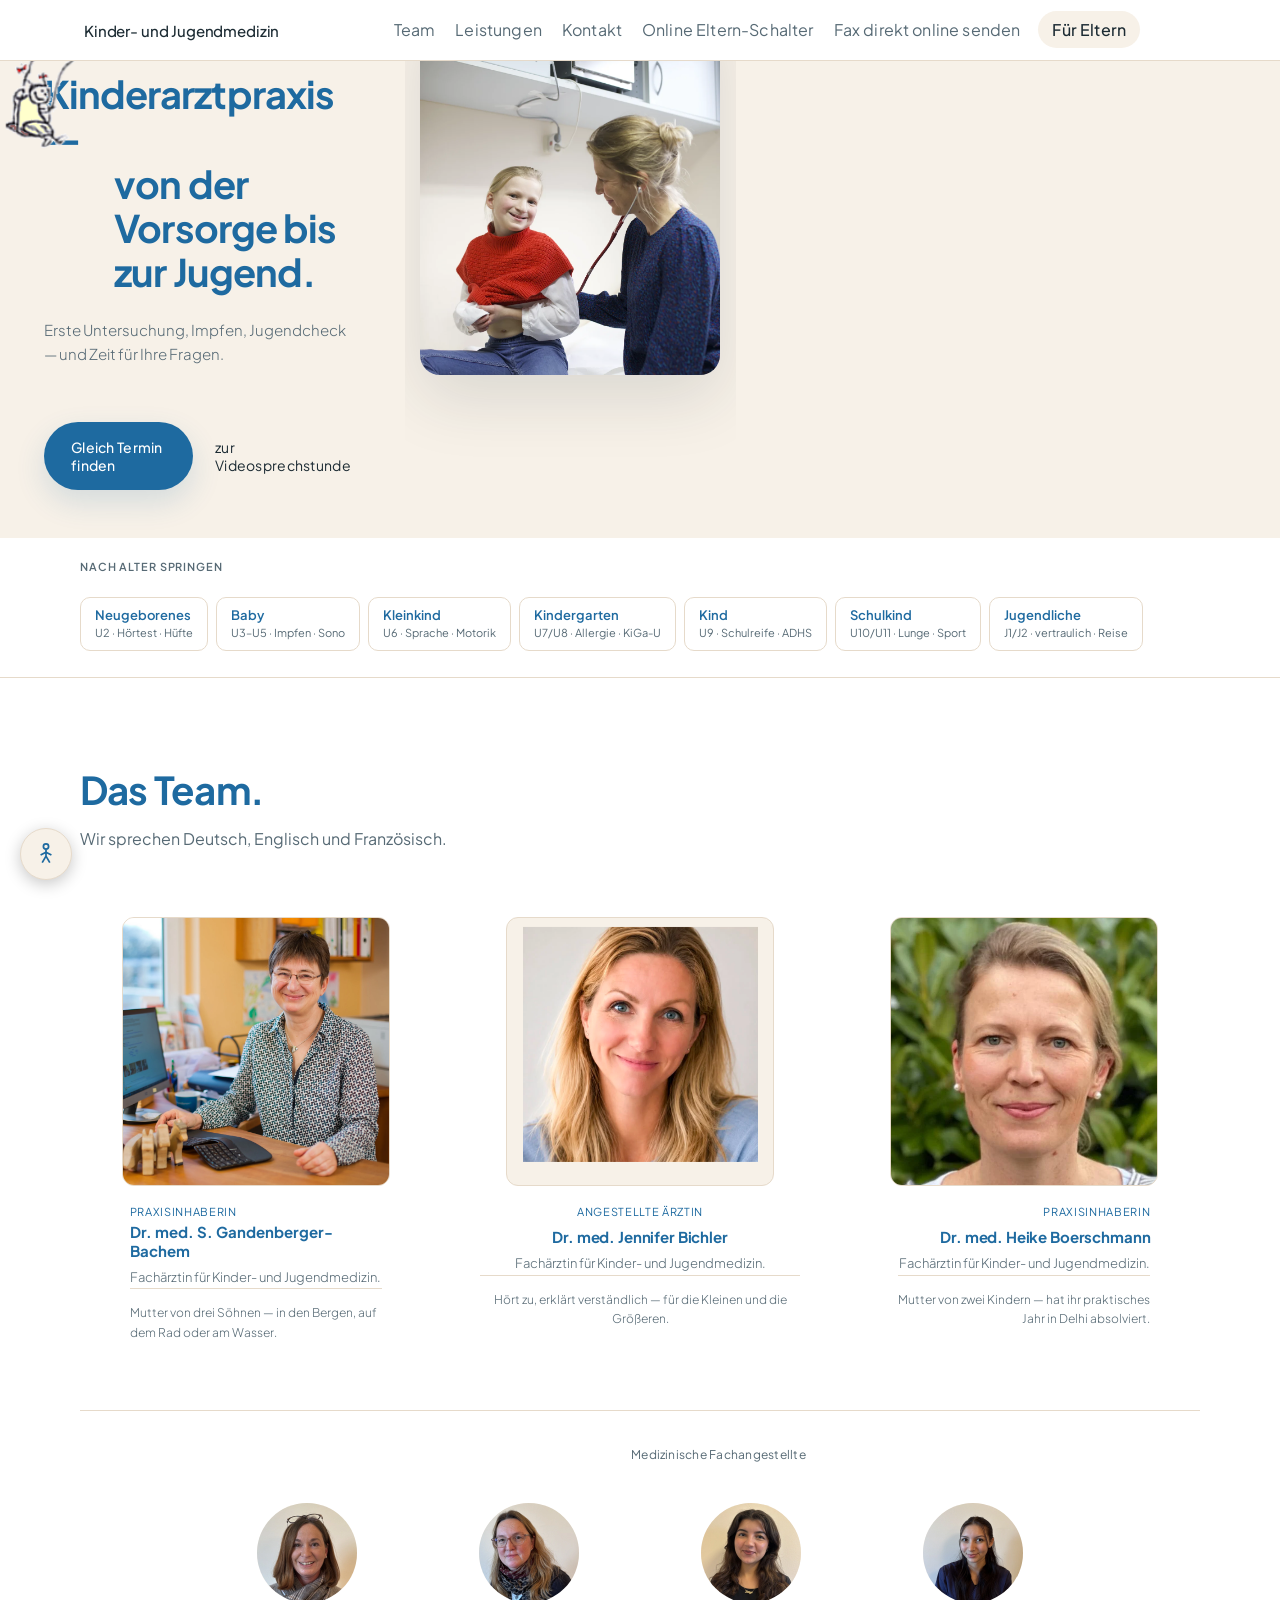
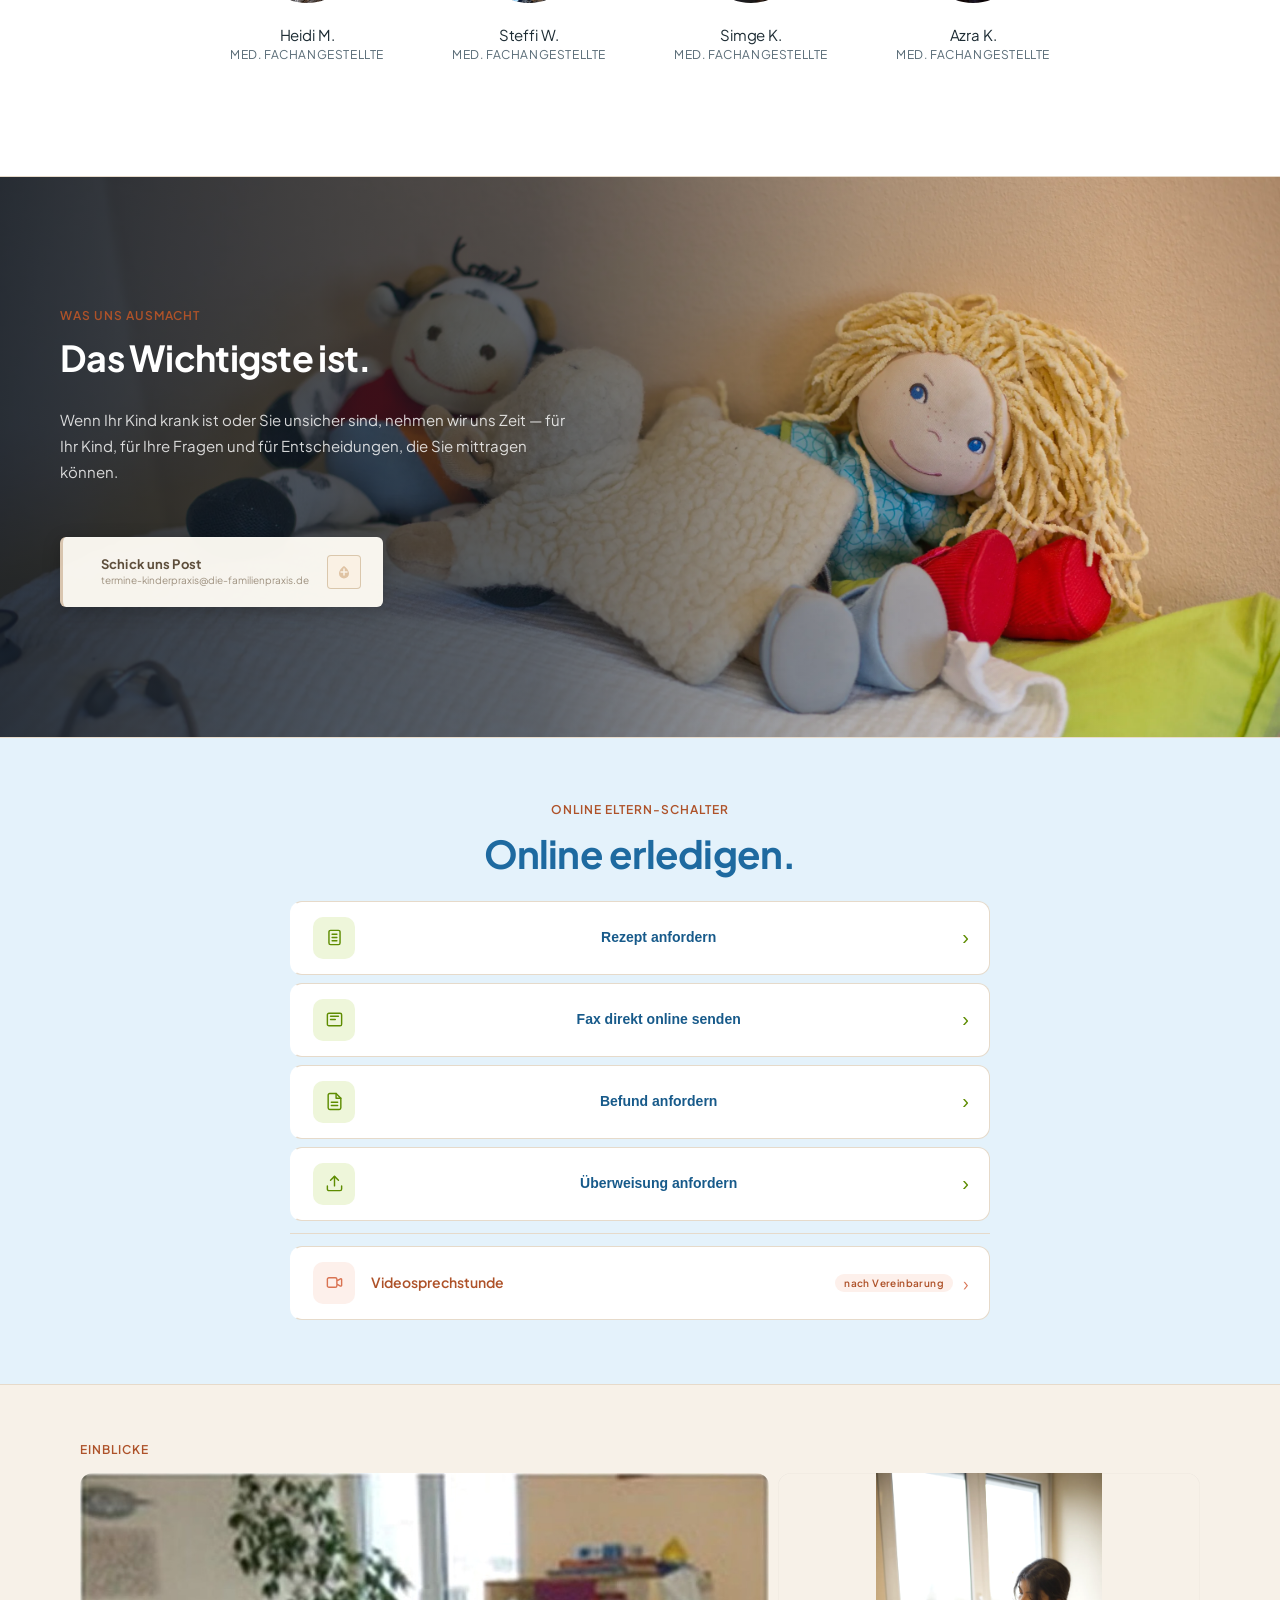
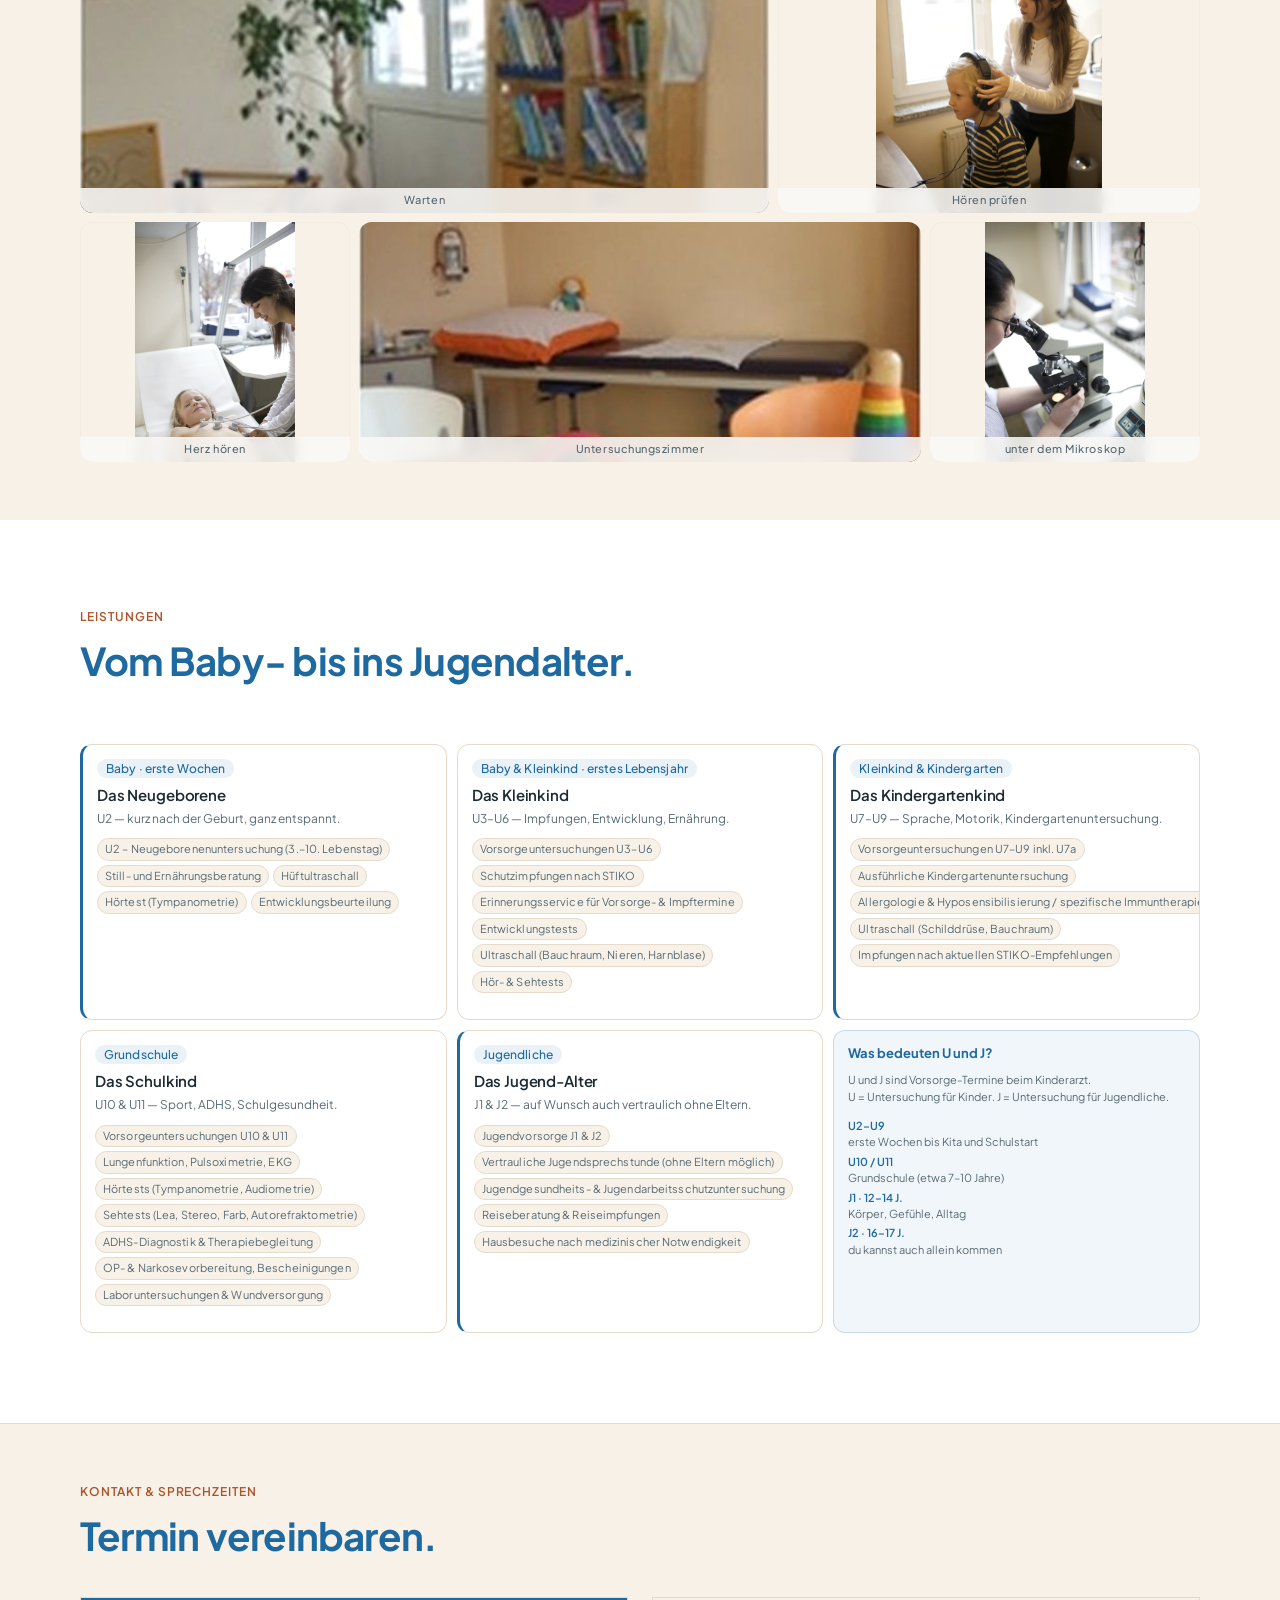
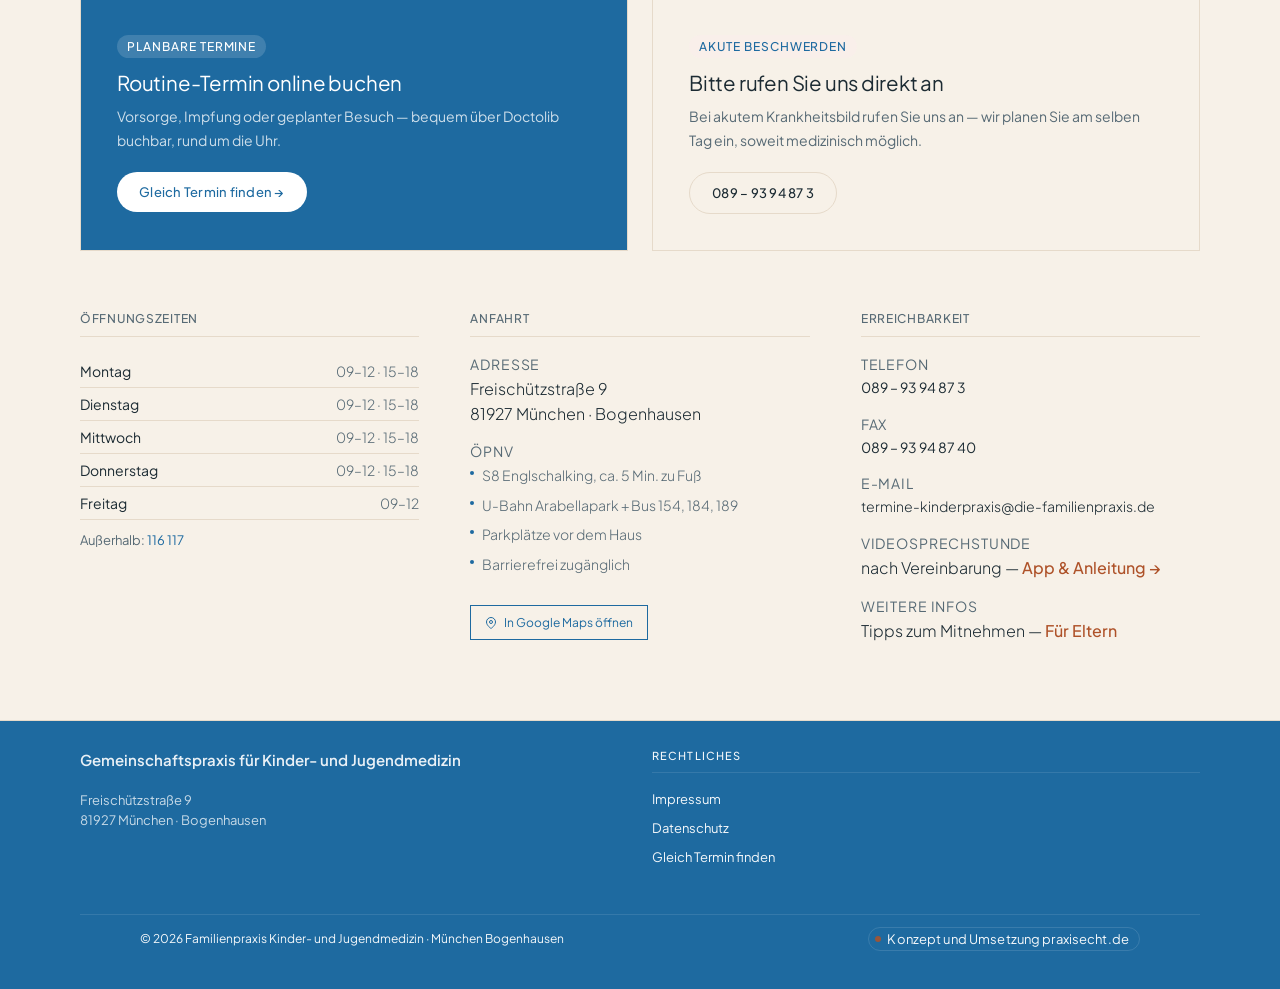
==== commit 5d9a5242: "Termin-Popup: X immer sichtbar, Dock-Auswahl passt in den Bildschirm" ====
--- a/index.html
+++ b/index.html
@@ -5933,6 +5933,25 @@
 .lv-chip.lv-chip-zurueck .lv-chip-name{font-size:12px !important;font-weight:400 !important;opacity:.65;white-space:nowrap}
 .mfa-zurueck-card,.srv-zurueck-card,.ek-zurueck-card{background:transparent !important;border:0 !important;box-shadow:none !important;font-size:12px !important;font-weight:400 !important;opacity:.65}
 .ph-zurueck-link{font-size:12px !important;font-weight:400 !important;opacity:.65 !important}
+
+/* Termin-Popup: Kopf mit X immer sichtbar, Hoehe nach sichtbarem Bereich (iOS-Leisten) */
+.gb-overlay{height:100vh;height:100dvh;overscroll-behavior:contain}
+.gb-box{max-height:92vh;max-height:92dvh}
+.gb-head{position:sticky;top:0;z-index:5;background:#fff;padding-right:64px}
+.gb-close{z-index:6;width:44px;height:44px;top:12px;right:12px;background:var(--bg-soft,#F7F1E8);color:var(--text,#2b2f33)}
+.gb-body{min-height:0;overscroll-behavior:contain}
+.gb-foot{flex-shrink:0}
+@media(max-width:767px){
+  .gb-overlay{align-items:flex-end;padding-top:env(safe-area-inset-top)}
+  .gb-box{max-height:calc(100vh - 16px);max-height:calc(100dvh - 16px - env(safe-area-inset-top))}
+  .gb-foot{padding-bottom:calc(16px + env(safe-area-inset-bottom))}
+}
+
+/* Termin-Auswahl im Dock: immer ganz im Bildschirm */
+@media(max-width:767px){
+  .dock-termin-popover{width:auto;min-width:200px;max-width:calc(100vw - 28px);right:max(14px,env(safe-area-inset-right));box-sizing:border-box}
+  .dock-pop-row{white-space:nowrap}
+}
 </style>
 <script src="barrierefreiheit.js?v=4" defer></script>
 </body>
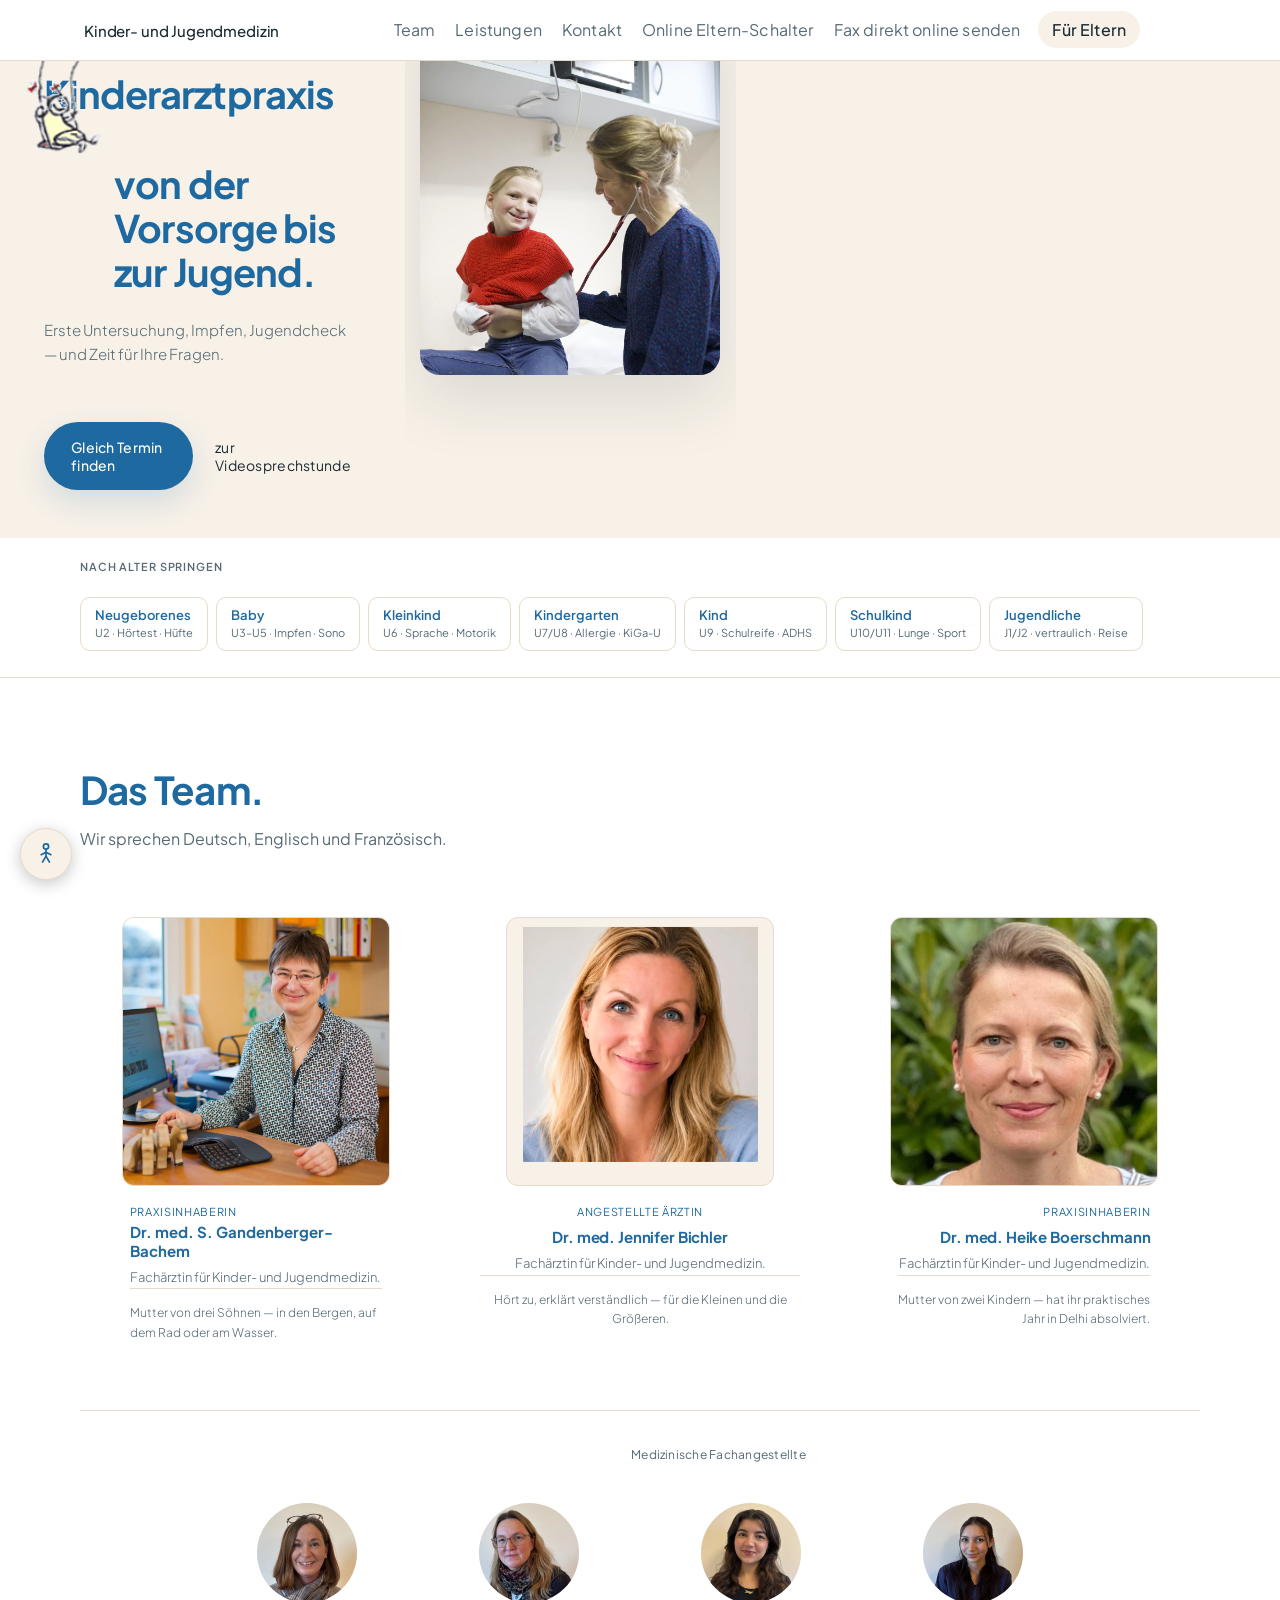
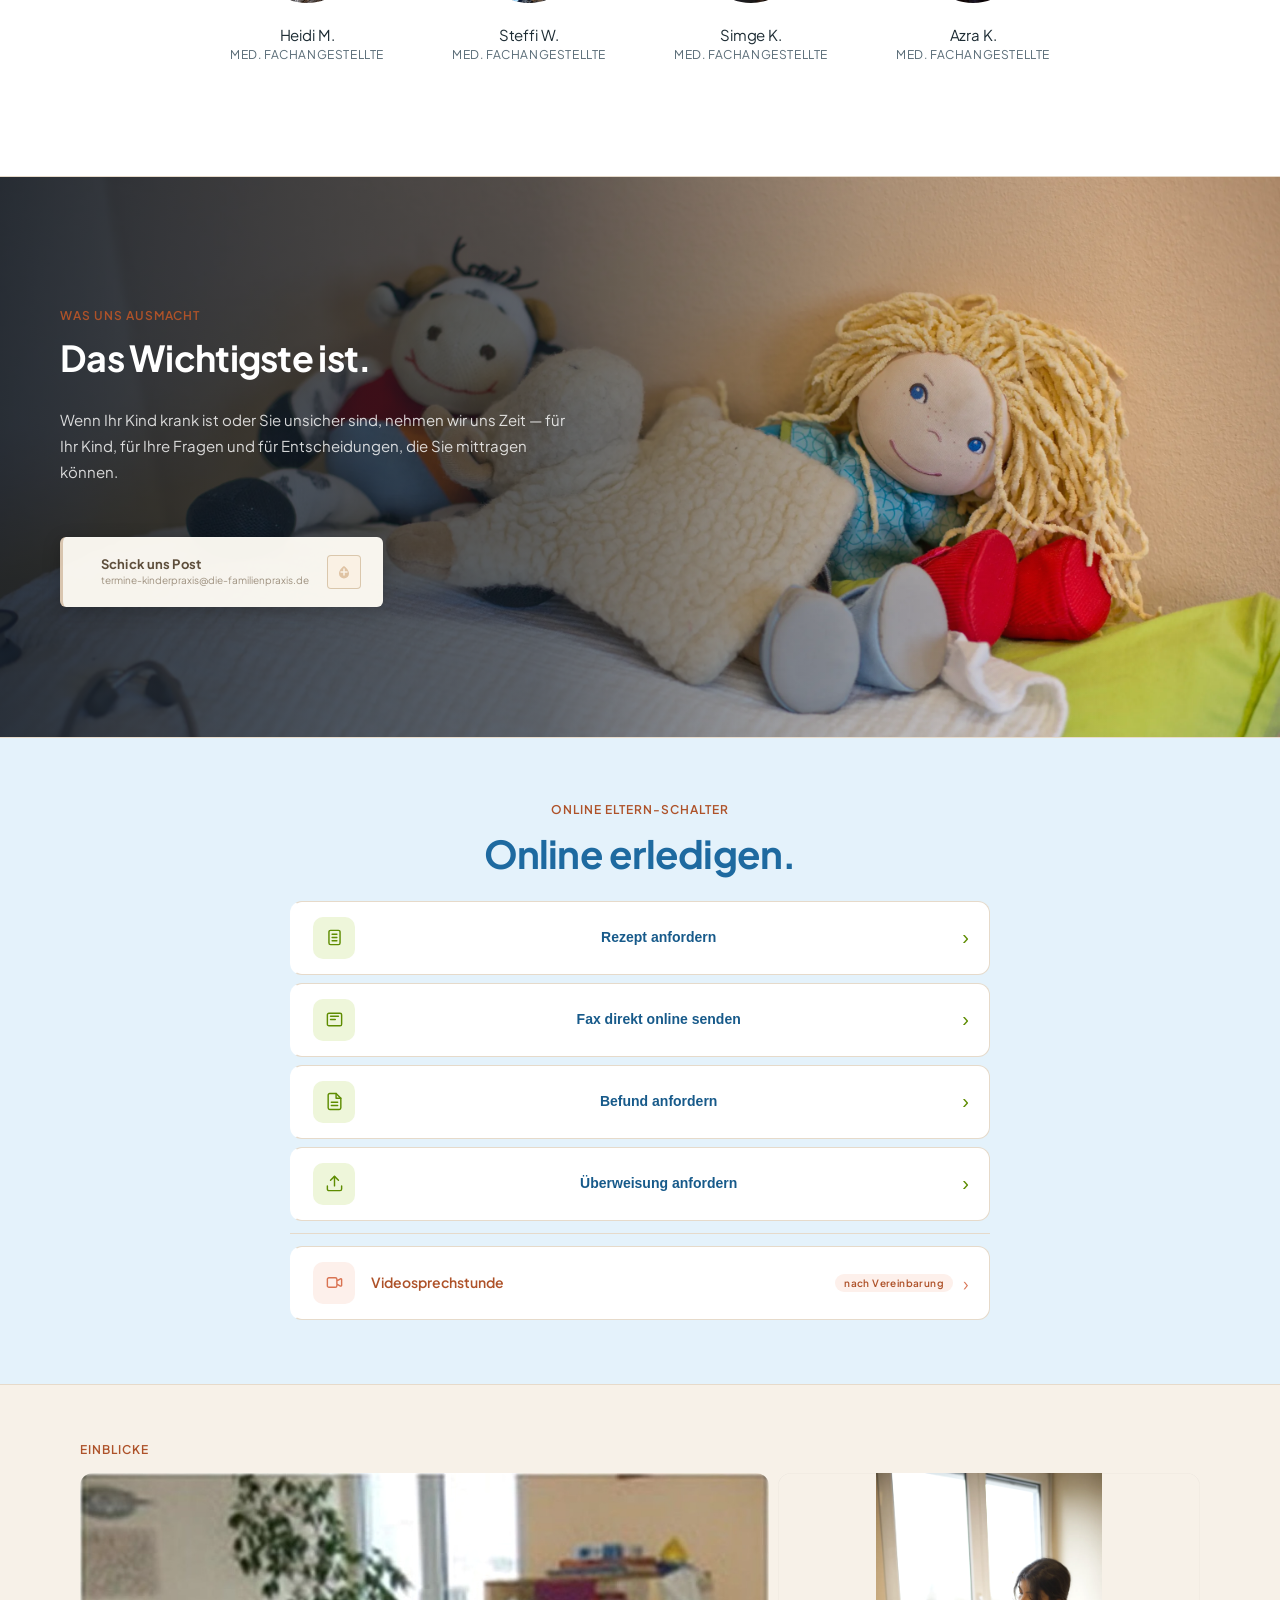
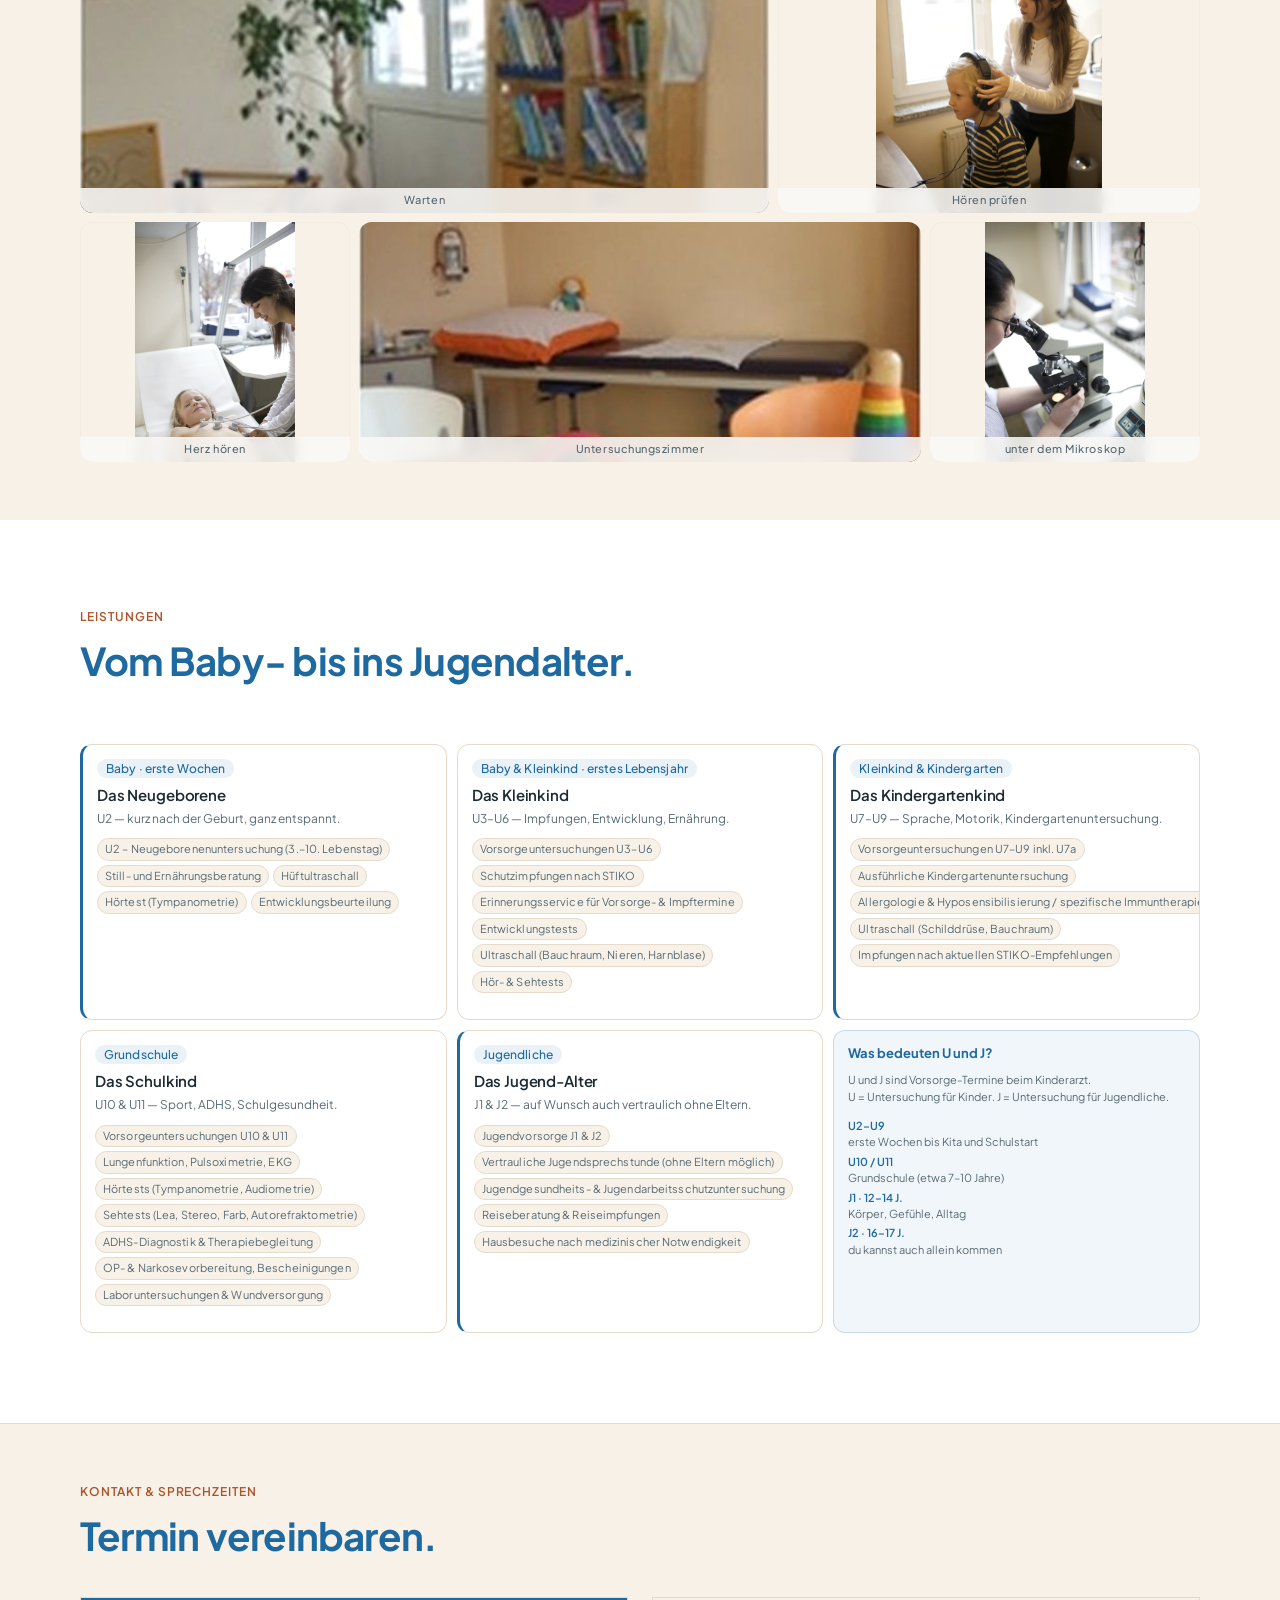
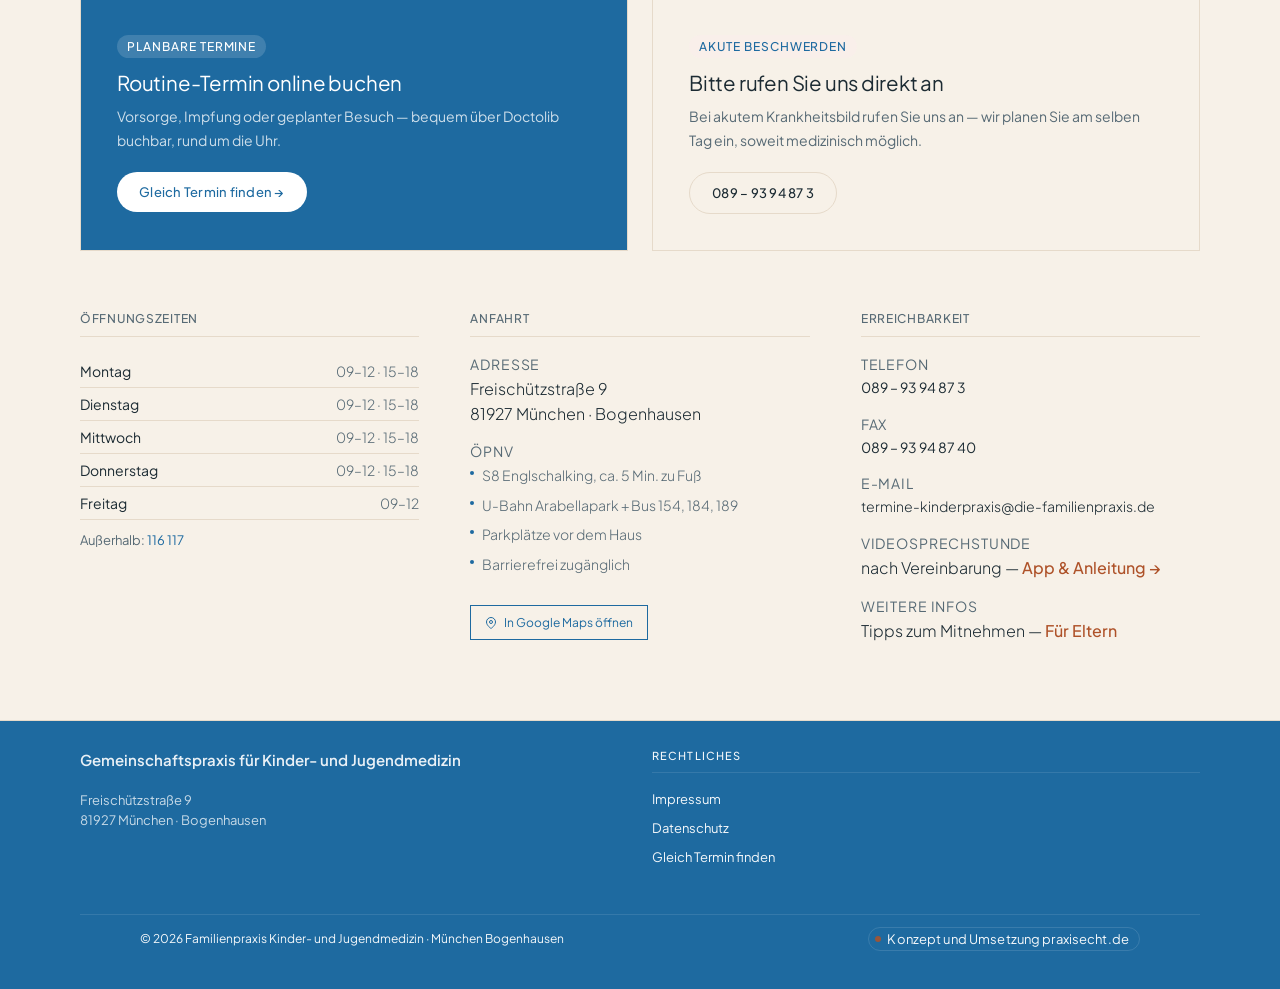
==== commit 582984cf: "Termin-Karte: Termin buchen, einklappbar, Leiste angedockt, Demo im Team eingeklappt" ====
--- a/index.html
+++ b/index.html
@@ -4559,12 +4559,54 @@
 
 
 
-<div id="ft-zettel" class="ft-zettel" aria-label="Termin vereinbaren">
-  <div class="ft-zettel-clip"></div>
-  <div class="ft-zettel-lines"></div>
+<style>
+/* Termin-Karte v2: Schalter = Klasse ft-zettel--v2 am aside (entfernen -> alter Zettel) */
+.ft-zettel--v2{width:210px}
+.ft-zettel--v2 .ft-zettel-head{padding:6px 4px 6px 14px}
+.ft-zettel--v2 .ft-zettel-head-text{font-size:12px;flex:1}
+.ft-zettel-zu{width:44px;height:44px;min-width:44px;border:none;background:transparent;color:#fff;font-size:20px;line-height:1;cursor:pointer;border-radius:8px;display:flex;align-items:center;justify-content:center}
+.ft-zettel-zu:hover,.ft-zettel-zu:focus-visible{background:rgba(255,255,255,.18)}
+.ft-zettel-zu:focus-visible{outline:2px solid #fff;outline-offset:-4px}
+.ft-zettel-v2body{display:none}
+.ft-zettel--v2 .ft-zettel-body{display:none}
+.ft-zettel--v2 .ft-zettel-v2body{display:block;padding:14px 14px 12px;position:relative}
+.ft-zettel-btn{display:block;text-align:center;white-space:nowrap;background:var(--accent);color:#fff;font-size:13px;font-weight:700;padding:11px 10px;border-radius:999px;text-decoration:none;box-shadow:0 3px 10px rgba(174,82,41,.25);transition:filter .15s}
+.ft-zettel-btn:hover{filter:brightness(1.08)}
+.ft-zettel-link{display:flex;align-items:center;justify-content:center;gap:6px;min-height:44px;margin-top:4px;white-space:nowrap;font-size:13px;font-weight:600;color:var(--primary);text-decoration:underline;text-underline-offset:3px}
+.ft-zettel-btn:focus-visible,.ft-zettel-link:focus-visible,.ft-reiter:focus-visible{outline:2px solid var(--primary);outline-offset:3px}
+/* versteckt = wirklich weg (kein Tab-Fokus) */
+.ft-zettel:not(.ft-sichtbar){visibility:hidden}
+.ft-zettel.ft-eingeklappt{opacity:0!important;visibility:hidden!important;pointer-events:none!important}
+/* Kalender-Reiter (eingeklappte Karte) */
+.ft-reiter{position:fixed;left:0;top:50%;transform:translateY(-50%);z-index:290;width:48px;height:56px;border:none;border-radius:0 14px 14px 0;background:var(--accent);color:#fff;display:none;align-items:center;justify-content:center;cursor:pointer;box-shadow:2px 6px 20px rgba(0,0,0,.18)}
+.ft-reiter.ft-reiter-an{display:flex}
+/* Karte erst ab 1560px, darunter rechte Leiste */
+@media (max-width:1559px){
+  .ft-zettel,.ft-reiter{display:none!important}
+}
+/* rechte Leiste: bewusst angedockt statt abgeschnitten */
+@media (min-width:768px) and (max-width:1559px){
+  .hero-tab-btns.gb-tabs-visible{display:flex!important;flex-direction:column!important;position:fixed!important;right:0!important;top:62%!important;transform:translateY(-50%)!important;z-index:999!important;gap:6px!important;width:auto!important;padding:7px 0 7px 7px!important;background:#fff!important;border-radius:16px 0 0 16px!important;box-shadow:-4px 6px 22px rgba(0,0,0,.16),0 0 0 1px rgba(0,0,0,.05)!important}
+  .hero-tab-btns.gb-tabs-visible .hero-tab-btn{width:48px!important;height:48px!important;border-radius:12px 0 0 12px!important;font-size:0!important;padding:0!important;display:flex!important;align-items:center!important;justify-content:center!important}
+  .hero-tab-btns.gb-tabs-visible .hero-tab-btn svg{width:22px!important;height:22px!important}
+}
+/* Demo-Fenster: im Team-/Kontakt-Bereich eingeklappt */
+.gb-demo-auf{display:none;border:none;cursor:pointer;background:transparent;color:#fff;font-size:12px;font-weight:700;letter-spacing:.06em;text-transform:uppercase;min-height:44px;padding:0 6px;font-family:var(--body)}
+.gb-demo-bar.gb-demo-eingeklappt{padding:4px 10px}
+.gb-demo-bar.gb-demo-eingeklappt .gb-demo-label,.gb-demo-bar.gb-demo-eingeklappt .gb-demo-btn{display:none}
+.gb-demo-bar.gb-demo-eingeklappt .gb-demo-auf{display:block}
+</style>
+<aside id="ft-zettel" class="ft-zettel ft-zettel--v2" aria-label="Termin vereinbaren">
+  <div class="ft-zettel-clip" aria-hidden="true"></div>
+  <div class="ft-zettel-lines" aria-hidden="true"></div>
   <div class="ft-zettel-head">
     <svg width="14" height="14" viewBox="0 0 24 24" fill="none" stroke="currentColor" stroke-width="2.2" aria-hidden="true"><rect x="3" y="4" width="18" height="18" rx="2"/><line x1="16" y1="2" x2="16" y2="6"/><line x1="8" y1="2" x2="8" y2="6"/><line x1="3" y1="10" x2="21" y2="10"/></svg>
-    <div class="ft-zettel-head-text">Ihr nächster Termin</div>
+    <div class="ft-zettel-head-text">Termin buchen</div>
+    <button type="button" class="ft-zettel-zu" id="ft-zettel-zu" aria-label="Termin-Karte schließen">&times;</button>
+  </div>
+  <div class="ft-zettel-v2body">
+    <a href="https://www.doctolib.de/praxis/muenchen/fachaerztinnen-fuer-kinder-und-jugendmedizin/booking/new-patient" target="_blank" rel="noopener noreferrer" class="ft-zettel-btn" onclick="event.preventDefault();openTerminModalGB()">Online-Termin (Doctolib)</a>
+    <a href="videosprechstunde.html" class="ft-zettel-link">Videosprechstunde</a>
   </div>
   <div class="ft-zettel-body">
     <a href="https://www.doctolib.de/praxis/muenchen/fachaerztinnen-fuer-kinder-und-jugendmedizin/booking/new-patient" target="_blank" rel="noopener noreferrer" class="ft-zettel-row ft-zettel-row--termin" onclick="event.preventDefault();openTerminModalGB()">
@@ -4586,7 +4628,8 @@
       </div>
     </a>
   </div>
-</div>
+</aside>
+<button type="button" class="ft-reiter" id="ft-reiter" aria-label="Termin buchen öffnen"><svg width="22" height="22" viewBox="0 0 24 24" fill="none" stroke="currentColor" stroke-width="2" aria-hidden="true"><rect x="3" y="4" width="18" height="18" rx="2"/><line x1="16" y1="2" x2="16" y2="6"/><line x1="8" y1="2" x2="8" y2="6"/><line x1="3" y1="10" x2="21" y2="10"/></svg></button>
 <script>
 // terminzettel: sichtbar ab team-grid, kurz weg bei Schick-uns-Post, weg beim Footer
 (function(){
@@ -4599,17 +4642,79 @@
     var vh = window.innerHeight;
     function top(el){ return el ? el.getBoundingClientRect().top : 9999; }
     function bot(el){ return el ? el.getBoundingClientRect().bottom : 9999; }
-    // ab Ärztefotos aktiv
-    var aktiv = top(teamGrid) < vh * 0.85;
+    // ab Ende Hero aktiv
+    var hero = document.querySelector('.hero-v2');
+    var aktiv = hero ? bot(hero) < 0 : top(teamGrid) < vh * 0.85;
     // kurz ausblenden während Schick-uns-Post-Button sichtbar ist
     var postSichtbar = postBtn && top(postBtn) < vh * 0.85 && bot(postBtn) > 0;
     // ab Footer ausblenden
     var footerSichtbar = footer && top(footer) < vh * 0.6;
     zettel.classList.toggle('ft-sichtbar', aktiv && !postSichtbar && !footerSichtbar);
+    if(window.ftZettelStatus) window.ftZettelStatus();
   }
   window.addEventListener('scroll', pruefe, {passive:true});
   window.addEventListener('resize', pruefe, {passive:true});
   pruefe();
+})();
+</script>
+<script>
+// Termin-Karte: im Team/Kontakt einklappen, Schließen merken, Reiter öffnet wieder
+(function(){
+  var zettel = document.getElementById('ft-zettel');
+  var reiter = document.getElementById('ft-reiter');
+  var zuBtn  = document.getElementById('ft-zettel-zu');
+  if(!zettel || !reiter) return;
+  var KEY = 'ftZettelZu';
+  var imBereich = {};
+  var manuellAuf = false;
+  function zu(){ try{ return sessionStorage.getItem(KEY) === '1'; }catch(e){ return false; } }
+  function bereichAktiv(){ return Object.keys(imBereich).some(function(k){ return imBereich[k]; }); }
+  function status(){
+    var sichtbar = zettel.classList.contains('ft-sichtbar');
+    var einklappen = zu() || (bereichAktiv() && !manuellAuf);
+    zettel.classList.toggle('ft-eingeklappt', einklappen);
+    var offen = sichtbar && !einklappen;
+    if(offen){ zettel.removeAttribute('inert'); zettel.removeAttribute('aria-hidden'); }
+    else { zettel.setAttribute('inert',''); zettel.setAttribute('aria-hidden','true'); }
+    reiter.classList.toggle('ft-reiter-an', sichtbar && einklappen);
+  }
+  window.ftZettelStatus = status;
+  zuBtn.addEventListener('click', function(){
+    try{ sessionStorage.setItem(KEY,'1'); }catch(e){}
+    manuellAuf = false; status(); reiter.focus();
+  });
+  reiter.addEventListener('click', function(){
+    try{ sessionStorage.removeItem(KEY); }catch(e){}
+    manuellAuf = true; status();
+    var b = zettel.querySelector('.ft-zettel-btn'); if(b) b.focus();
+  });
+  if('IntersectionObserver' in window){
+    var io = new IntersectionObserver(function(eintraege){
+      eintraege.forEach(function(en){ imBereich[en.target.id] = en.isIntersecting; });
+      if(!bereichAktiv()) manuellAuf = false;
+      status();
+      var demo = document.getElementById('gb-demo-bar');
+      if(demo) demo.classList.toggle('gb-demo-eingeklappt', imBereich.team === true && !demo.dataset.offen);
+      if(demo && !imBereich.team) delete demo.dataset.offen;
+    }, {rootMargin:'-20% 0px -20% 0px'});
+    ['team','kontakt'].forEach(function(id){ var el = document.getElementById(id); if(el) io.observe(el); });
+  }
+  status();
+})();
+
+// Rechte Leiste auch auf Desktop unter 1560px nach dem Hero zeigen
+(function(){
+  var mq = window.matchMedia('(min-width:768px) and (max-width:1559px)');
+  var hero = document.querySelector('.hero.hero-v2');
+  var btns = document.querySelector('.hero-tab-btns');
+  if(!hero || !btns) return;
+  function pruef(){
+    if(!mq.matches){ return; }
+    btns.classList.toggle('gb-tabs-visible', hero.getBoundingClientRect().bottom < 0);
+  }
+  window.addEventListener('scroll', pruef, {passive:true});
+  mq.addEventListener('change', function(){ btns.classList.remove('gb-tabs-visible'); pruef(); });
+  pruef();
 })();
 </script>
 
@@ -4692,6 +4797,7 @@
 
 <!-- DEMO-LEISTE -->
 <div class="gb-demo-bar" id="gb-demo-bar">
+  <button type="button" class="gb-demo-auf" onclick="var d=document.getElementById('gb-demo-bar');d.dataset.offen='1';d.classList.remove('gb-demo-eingeklappt')" aria-label="Demo-Anmeldung aufklappen">Demo</button>
   <div class="gb-demo-label">Demo — so könnte die Anmeldung aussehen</div>
   <button class="gb-demo-btn bestand" onclick="gbDemoBestand()">&#9654; Bestandspatient</button>
   <button class="gb-demo-btn neu" onclick="gbDemoNeu()">&#9654; Neupatient + Anamnese</button>
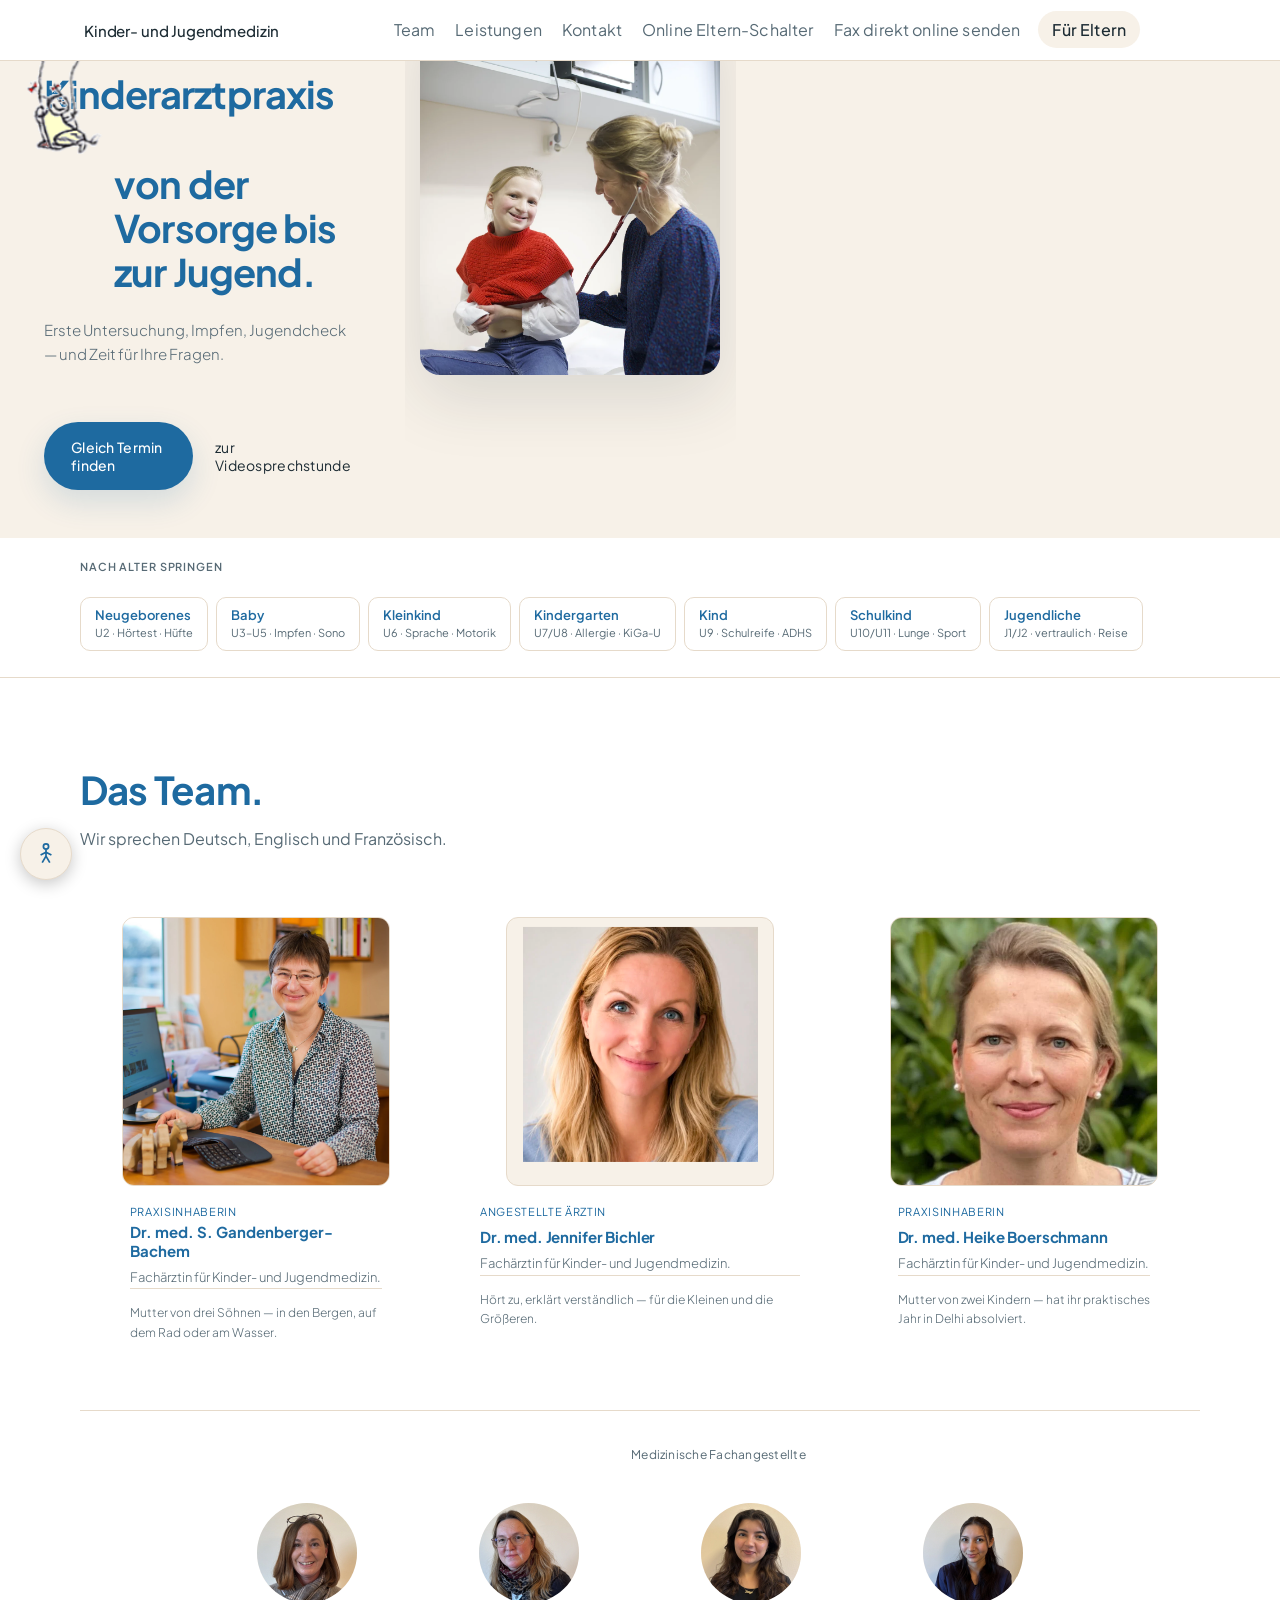
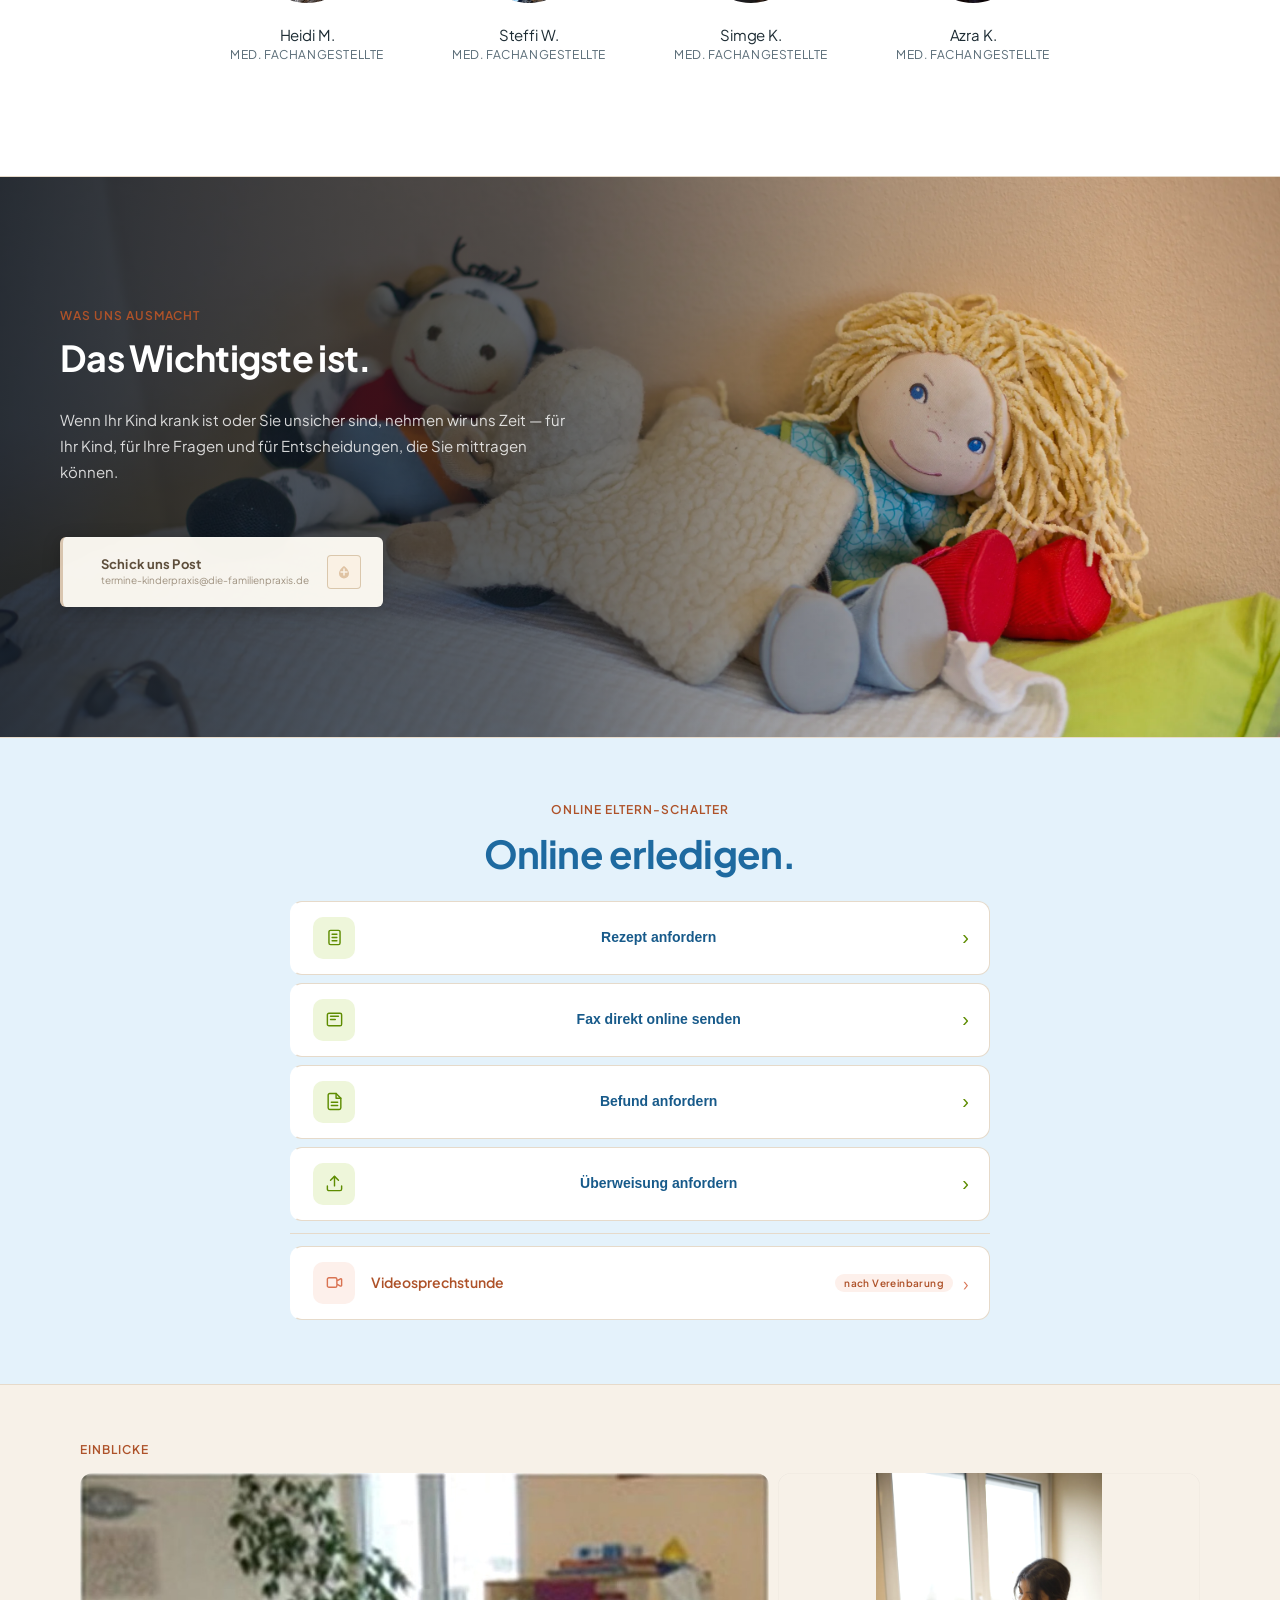
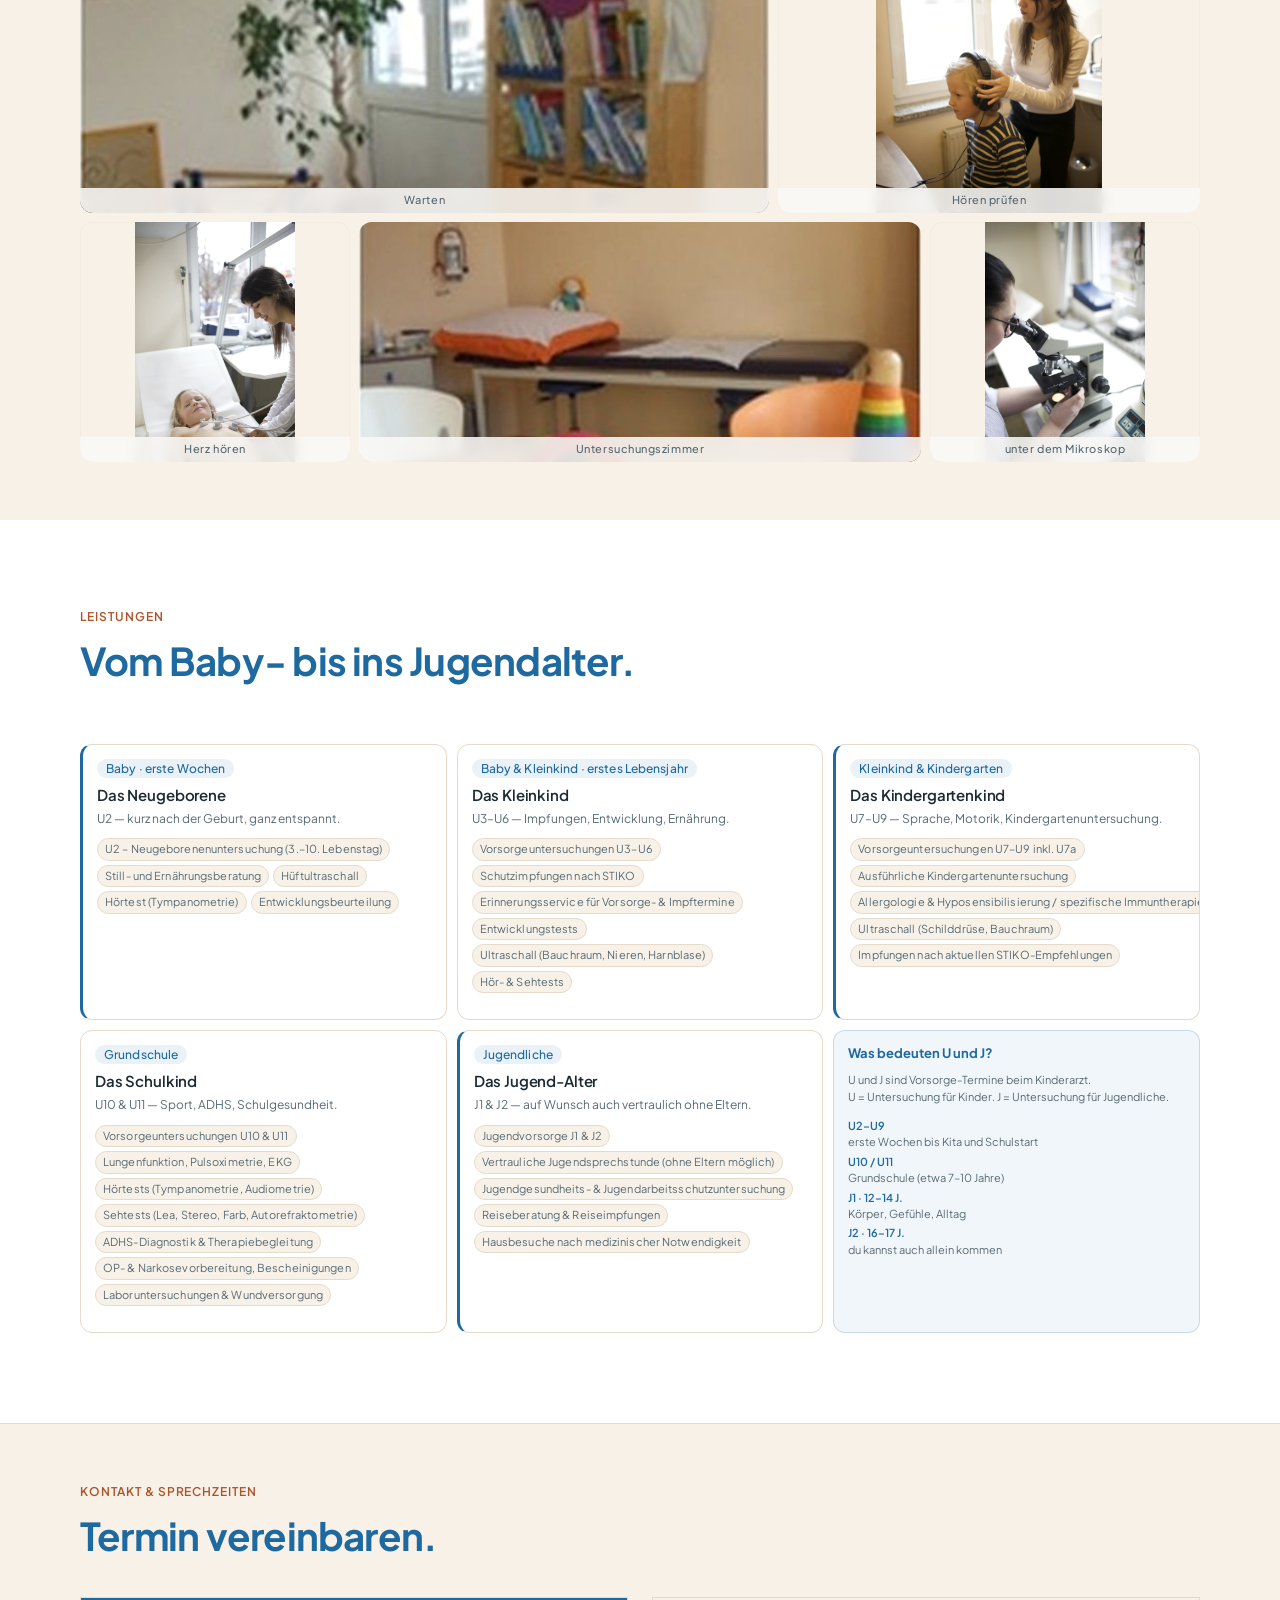
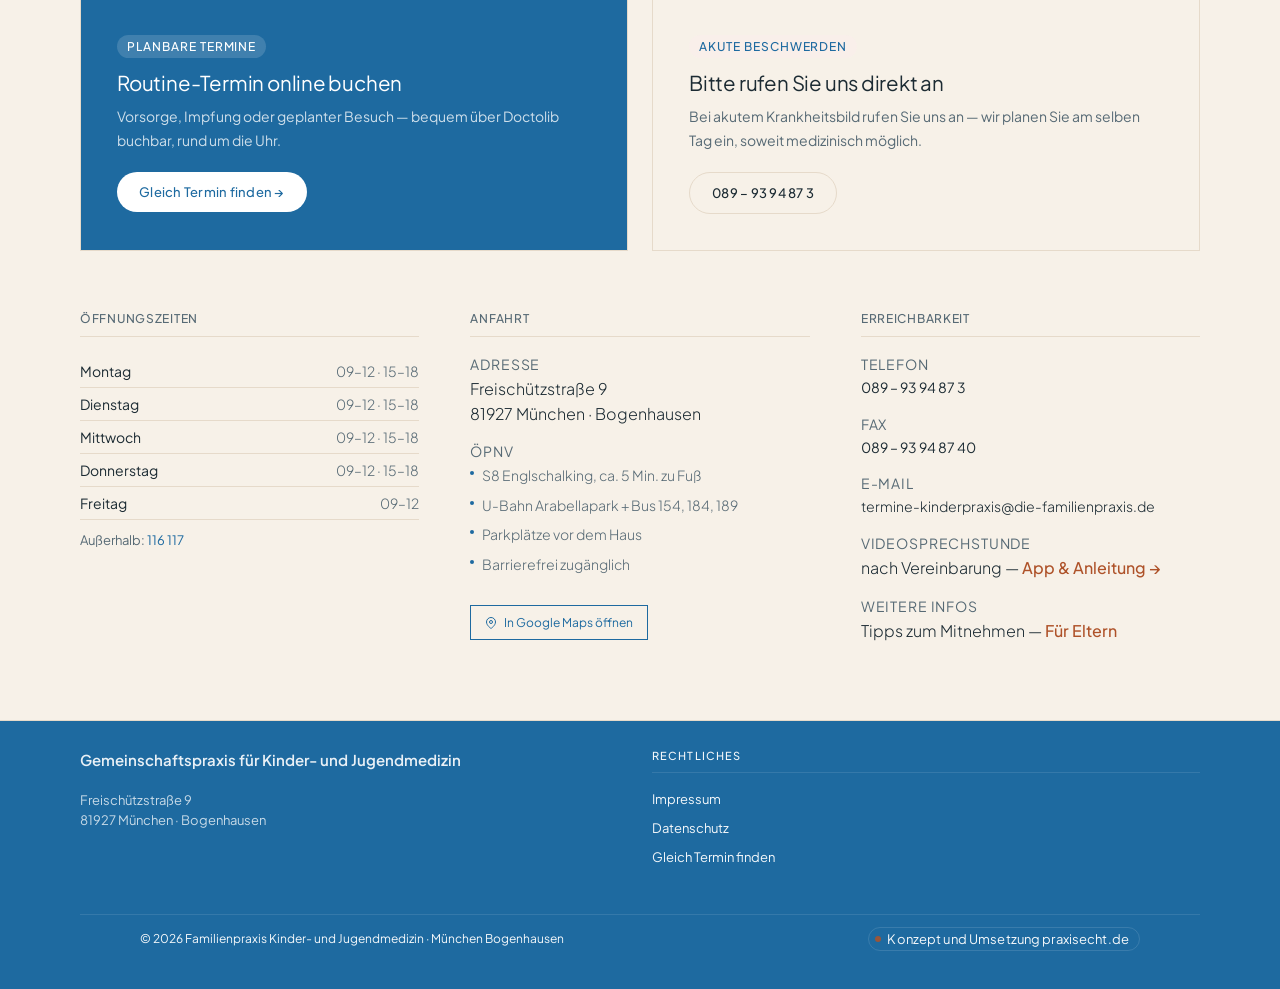
==== commit 7033e5e7: "Kurzlabels Termin/Video, Demo-Box unten links, Schaukel-Fix, Team-Texte links" ====
--- a/index.html
+++ b/index.html
@@ -3880,13 +3880,15 @@
     </div>
   </div>
   <div class="hero-tab-btns" aria-label="Schnellzugriff">
-    <a href="#" class="hero-tab-btn hero-tab-btn-termin" onclick="event.preventDefault();openTerminModalGB()" aria-label="Gleich Termin finden">
+    <a href="#" class="hero-tab-btn hero-tab-btn-termin" onclick="event.preventDefault();openTerminModalGB()" aria-label="Termin buchen" title="Termin buchen">
       <svg viewBox="0 0 24 24" fill="none" stroke="currentColor" stroke-width="1.5" stroke-linecap="round" stroke-linejoin="round" aria-hidden="true"><rect x="3" y="4" width="18" height="18" rx="2" ry="2"/><line x1="16" y1="2" x2="16" y2="6"/><line x1="8" y1="2" x2="8" y2="6"/><line x1="3" y1="10" x2="21" y2="10"/></svg>
       Termin finden
+      <span class="hero-tab-kurz" aria-hidden="true">Termin</span>
     </a>
-    <a href="videosprechstunde.html" class="hero-tab-btn hero-tab-btn-video" aria-label="Zur Videosprechstunde">
+    <a href="videosprechstunde.html" class="hero-tab-btn hero-tab-btn-video" aria-label="Zur Videosprechstunde" title="Videosprechstunde">
       <svg viewBox="0 0 24 24" fill="none" stroke="currentColor" stroke-width="1.5" stroke-linecap="round" stroke-linejoin="round" aria-hidden="true"><polygon points="23 7 16 12 23 17 23 7"/><rect x="1" y="5" width="15" height="14" rx="2" ry="2"/></svg>
       Videosprechstunde
+      <span class="hero-tab-kurz" aria-hidden="true">Video</span>
     </a>
   </div>
   <img class="schaukel-deko" src="bilder/schaukel.gif" alt="" aria-hidden="true">
@@ -4595,6 +4597,23 @@
 .gb-demo-bar.gb-demo-eingeklappt{padding:4px 10px}
 .gb-demo-bar.gb-demo-eingeklappt .gb-demo-label,.gb-demo-bar.gb-demo-eingeklappt .gb-demo-btn{display:none}
 .gb-demo-bar.gb-demo-eingeklappt .gb-demo-auf{display:block}
+/* Kurzlabels in Leiste und Reiter */
+.hero-tab-kurz{display:none}
+.ft-reiter{flex-direction:column;gap:3px;width:56px;height:62px}
+.ft-reiter-text{font-size:12px;font-weight:700;line-height:1}
+@media (min-width:768px) and (max-width:1559px){
+  .hero-tab-btns.gb-tabs-visible .hero-tab-btn{width:58px!important;height:58px!important;flex-direction:column!important;gap:3px!important}
+  .hero-tab-btns.gb-tabs-visible .hero-tab-btn-termin{background:var(--primary,#1E6AA0)!important;color:#fff!important;text-decoration:none!important}
+  .hero-tab-btns.gb-tabs-visible .hero-tab-btn-video{background:var(--bg,#F7F1E8)!important;color:var(--primary,#1E6AA0)!important;box-shadow:0 0 0 1.5px var(--primary,#1E6AA0) inset!important;text-decoration:none!important}
+  .hero-tab-btns.gb-tabs-visible .hero-tab-kurz{display:block!important;font-size:12px!important;font-weight:700!important;line-height:1!important;letter-spacing:0!important}
+}
+/* Demo-Box unten links über dem Barrierefreiheits-Knopf, rechts bleibt frei */
+.gb-demo-bar{right:auto!important;left:20px!important;bottom:88px!important;align-items:flex-start!important}
+.gb-demo-label{text-align:left!important}
+/* Team-Karten: Text einheitlich links (Desktop/Querformat, Hochformat-Karussell bleibt mittig) */
+@media (min-width:1025px),(min-width:768px) and (orientation:landscape){
+  .team-grid .team-karte .team-body,.team-grid .team-karte:first-child .team-body,.team-grid .team-karte:nth-child(3) .team-body{text-align:left!important}
+}
 </style>
 <aside id="ft-zettel" class="ft-zettel ft-zettel--v2" aria-label="Termin vereinbaren">
   <div class="ft-zettel-clip" aria-hidden="true"></div>
@@ -4629,7 +4648,7 @@
     </a>
   </div>
 </aside>
-<button type="button" class="ft-reiter" id="ft-reiter" aria-label="Termin buchen öffnen"><svg width="22" height="22" viewBox="0 0 24 24" fill="none" stroke="currentColor" stroke-width="2" aria-hidden="true"><rect x="3" y="4" width="18" height="18" rx="2"/><line x1="16" y1="2" x2="16" y2="6"/><line x1="8" y1="2" x2="8" y2="6"/><line x1="3" y1="10" x2="21" y2="10"/></svg></button>
+<button type="button" class="ft-reiter" id="ft-reiter" aria-label="Termin buchen öffnen" title="Termin buchen"><svg width="20" height="20" viewBox="0 0 24 24" fill="none" stroke="currentColor" stroke-width="2" aria-hidden="true"><rect x="3" y="4" width="18" height="18" rx="2"/><line x1="16" y1="2" x2="16" y2="6"/><line x1="8" y1="2" x2="8" y2="6"/><line x1="3" y1="10" x2="21" y2="10"/></svg><span class="ft-reiter-text" aria-hidden="true">Termin</span></button>
 <script>
 // terminzettel: sichtbar ab team-grid, kurz weg bei Schick-uns-Post, weg beim Footer
 (function(){
@@ -4688,14 +4707,23 @@
     manuellAuf = true; status();
     var b = zettel.querySelector('.ft-zettel-btn'); if(b) b.focus();
   });
+  // Demo-Box: im Team/Kontakt und unter 1560px eingeklappt (sonst ragt sie in den Inhalt)
+  function demoStatus(){
+    var demo = document.getElementById('gb-demo-bar');
+    if(!demo) return;
+    var einklappen = imBereich.team === true || imBereich.kontakt === true || window.innerWidth < 1560;
+    if(!einklappen) delete demo.dataset.offen;
+    demo.classList.toggle('gb-demo-eingeklappt', einklappen && !demo.dataset.offen);
+  }
+  window.addEventListener('resize', demoStatus, {passive:true});
+  document.addEventListener('DOMContentLoaded', demoStatus);
   if('IntersectionObserver' in window){
     var io = new IntersectionObserver(function(eintraege){
       eintraege.forEach(function(en){ imBereich[en.target.id] = en.isIntersecting; });
       if(!bereichAktiv()) manuellAuf = false;
       status();
       var demo = document.getElementById('gb-demo-bar');
-      if(demo) demo.classList.toggle('gb-demo-eingeklappt', imBereich.team === true && !demo.dataset.offen);
-      if(demo && !imBereich.team) delete demo.dataset.offen;
+      demoStatus();
     }, {rootMargin:'-20% 0px -20% 0px'});
     ['team','kontakt'].forEach(function(id){ var el = document.getElementById(id); if(el) io.observe(el); });
   }
@@ -6006,9 +6034,13 @@
   function chk() {
     if (!mq.matches || !s) return;
     s.style.transition = 'opacity 0.3s';
-    s.style.opacity = window.scrollY > window.innerHeight * 0.85 ? '0' : '1';
+    // nur solange der Hero oben im Bild ist, sonst haengt sie ueber dem Inhalt
+    var hero = document.querySelector('.hero-v2');
+    var grenze = hero ? hero.offsetHeight * 0.4 : window.innerHeight * 0.4;
+    s.style.opacity = window.scrollY > grenze ? '0' : '1';
   }
   window.addEventListener('scroll', chk, {passive: true});
+  chk();
 })();
 </script>
 <!-- SofortFax Live-Widget -->
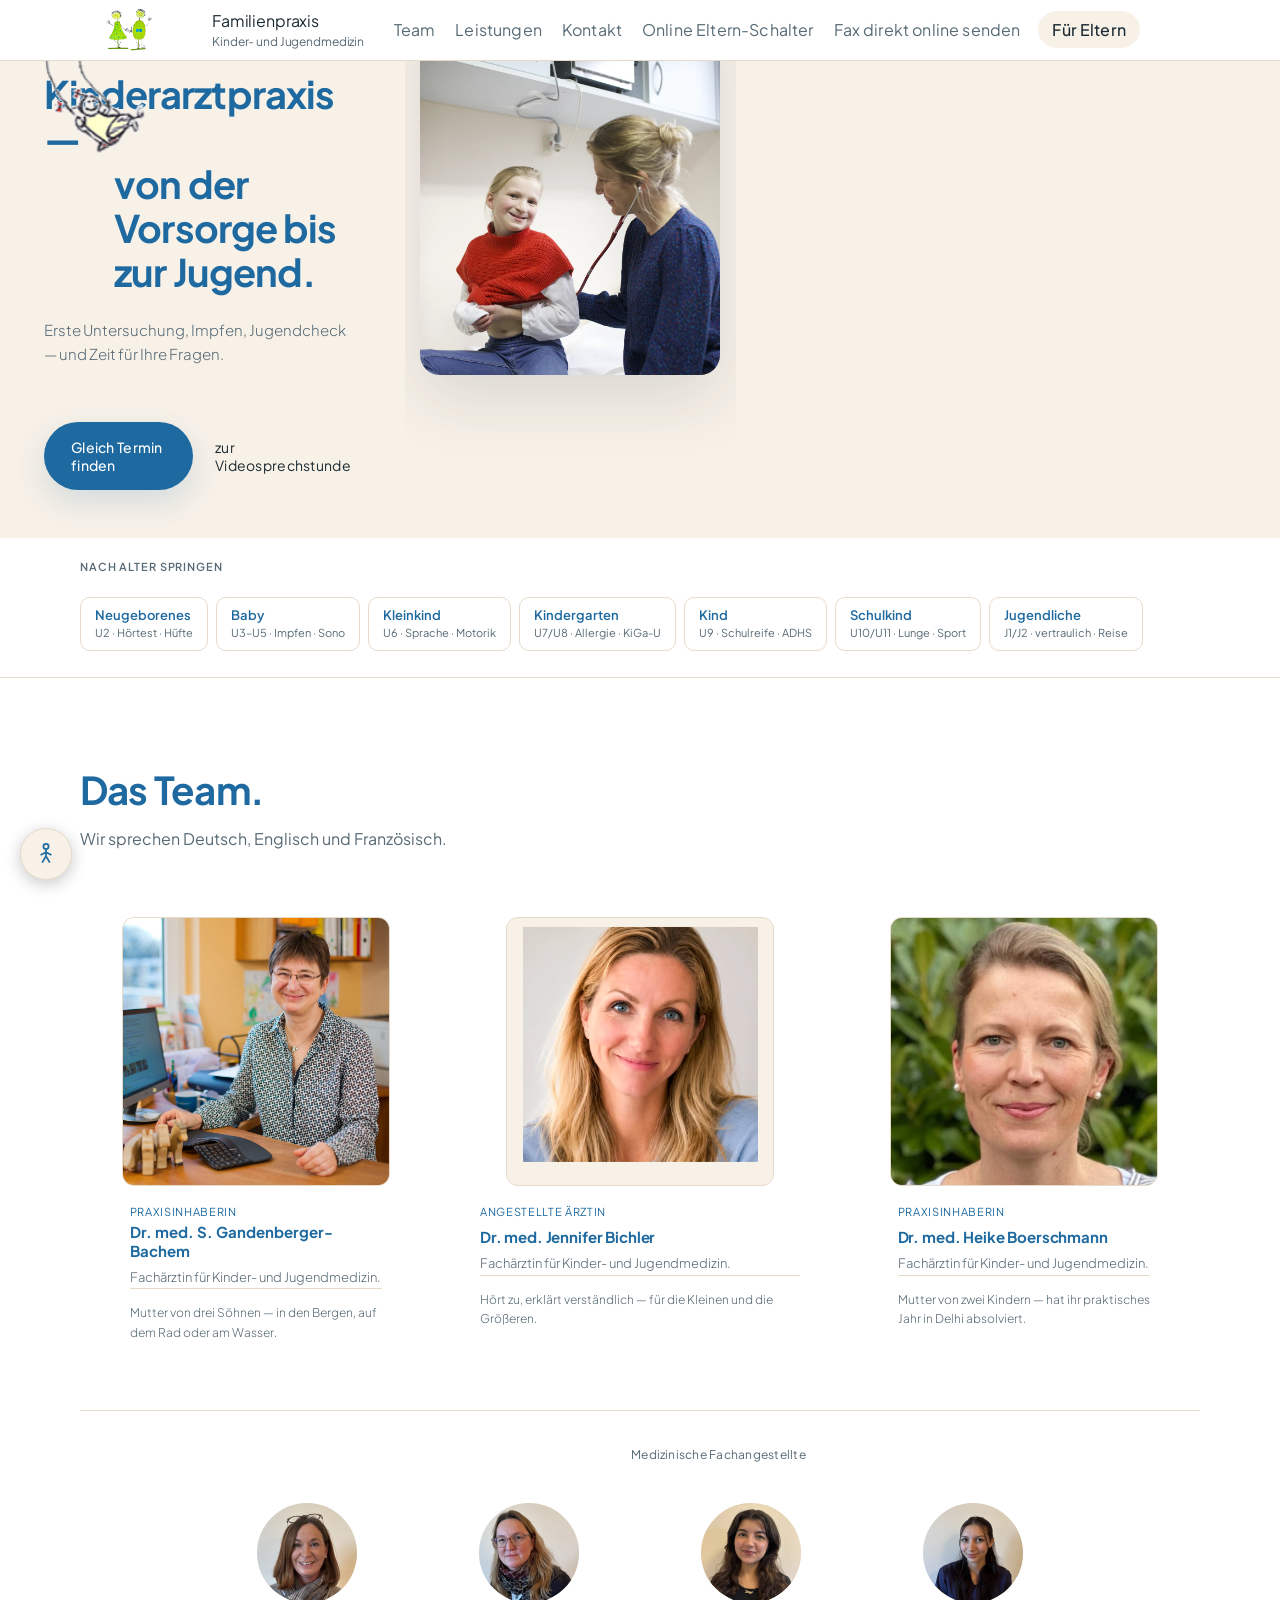
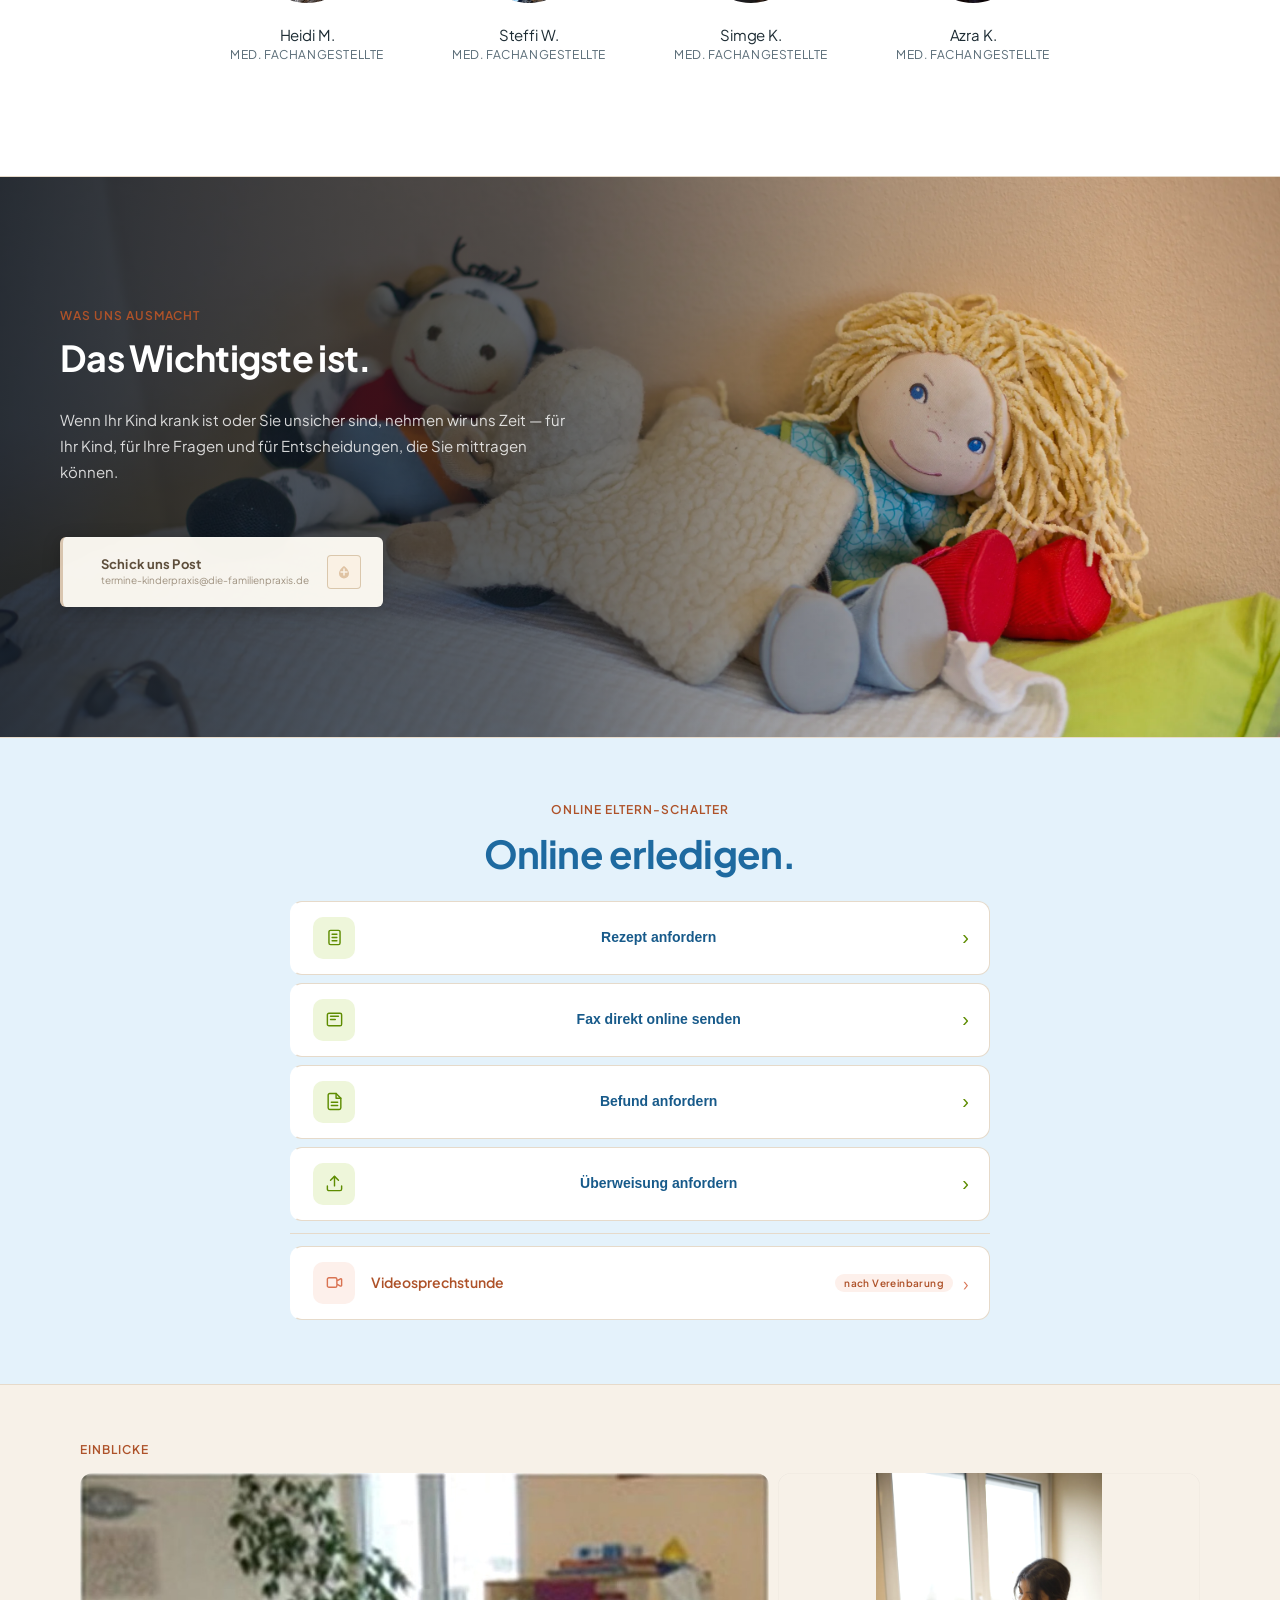
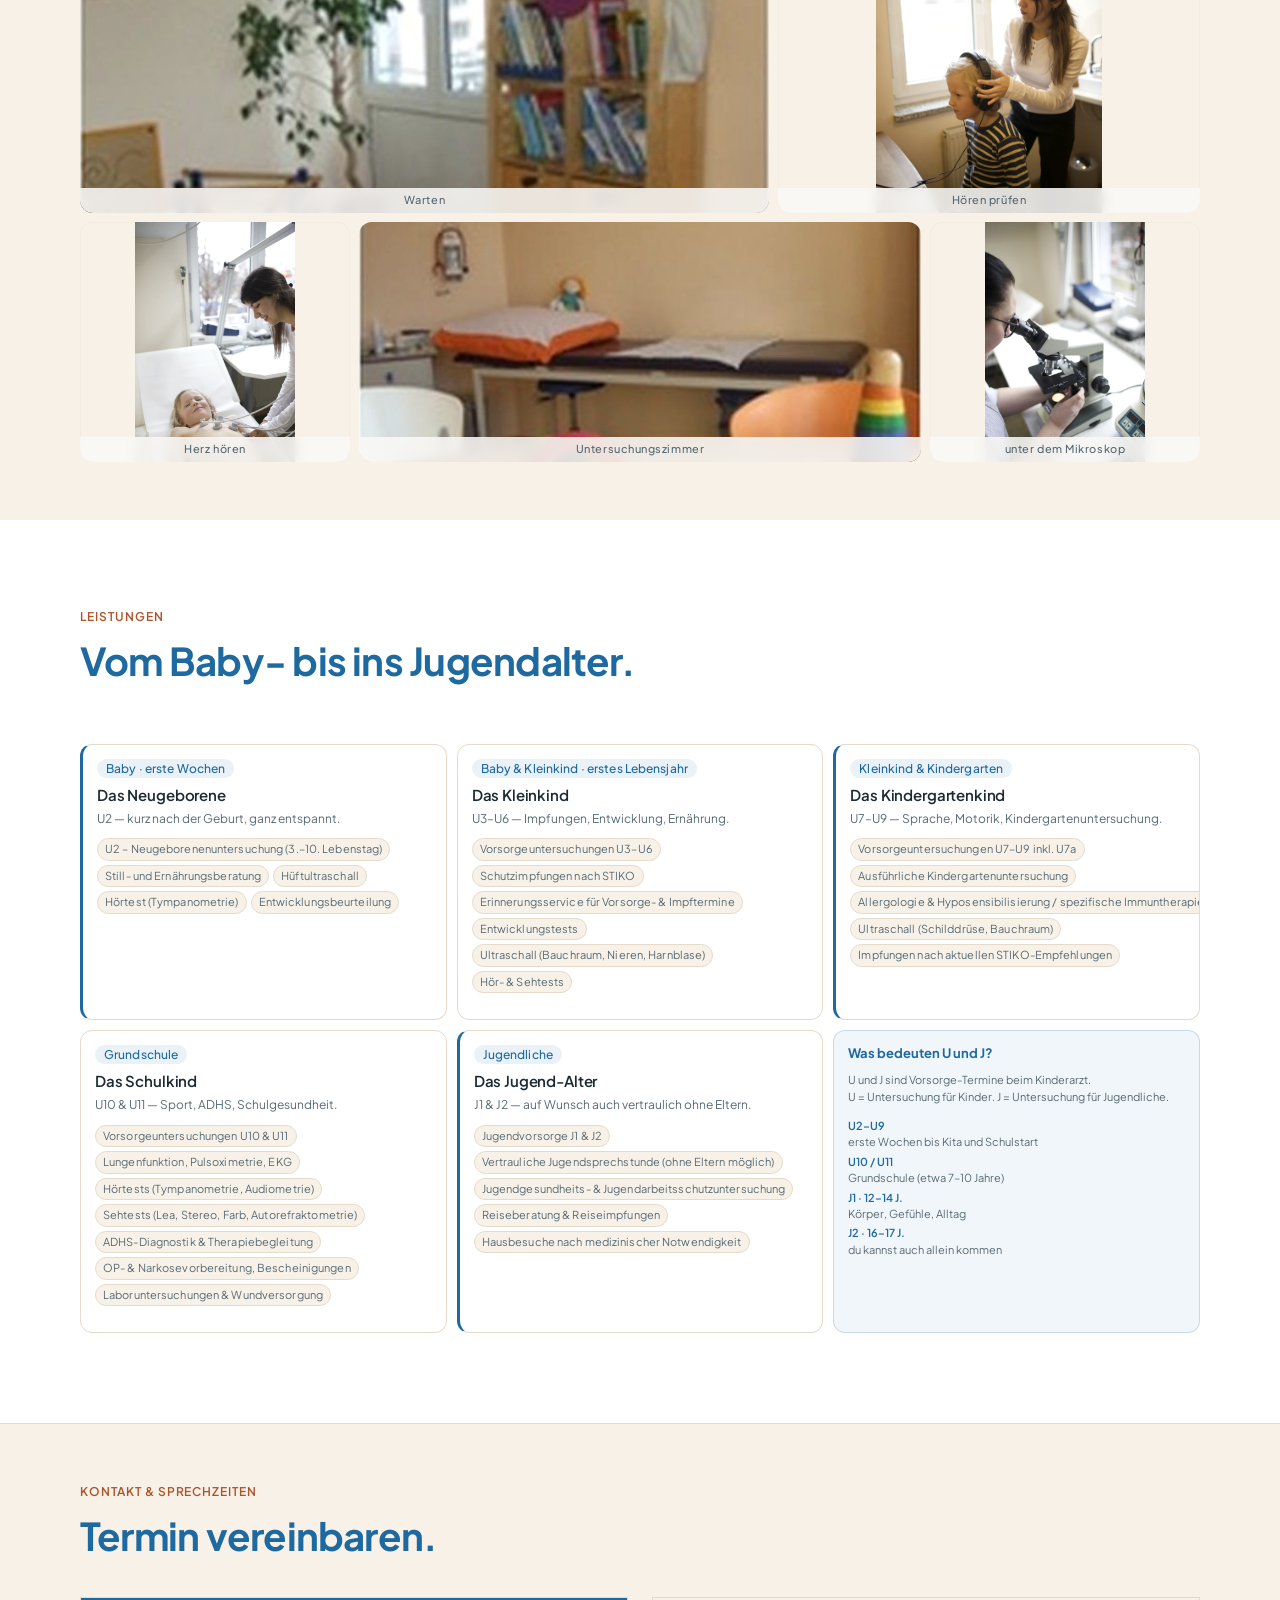
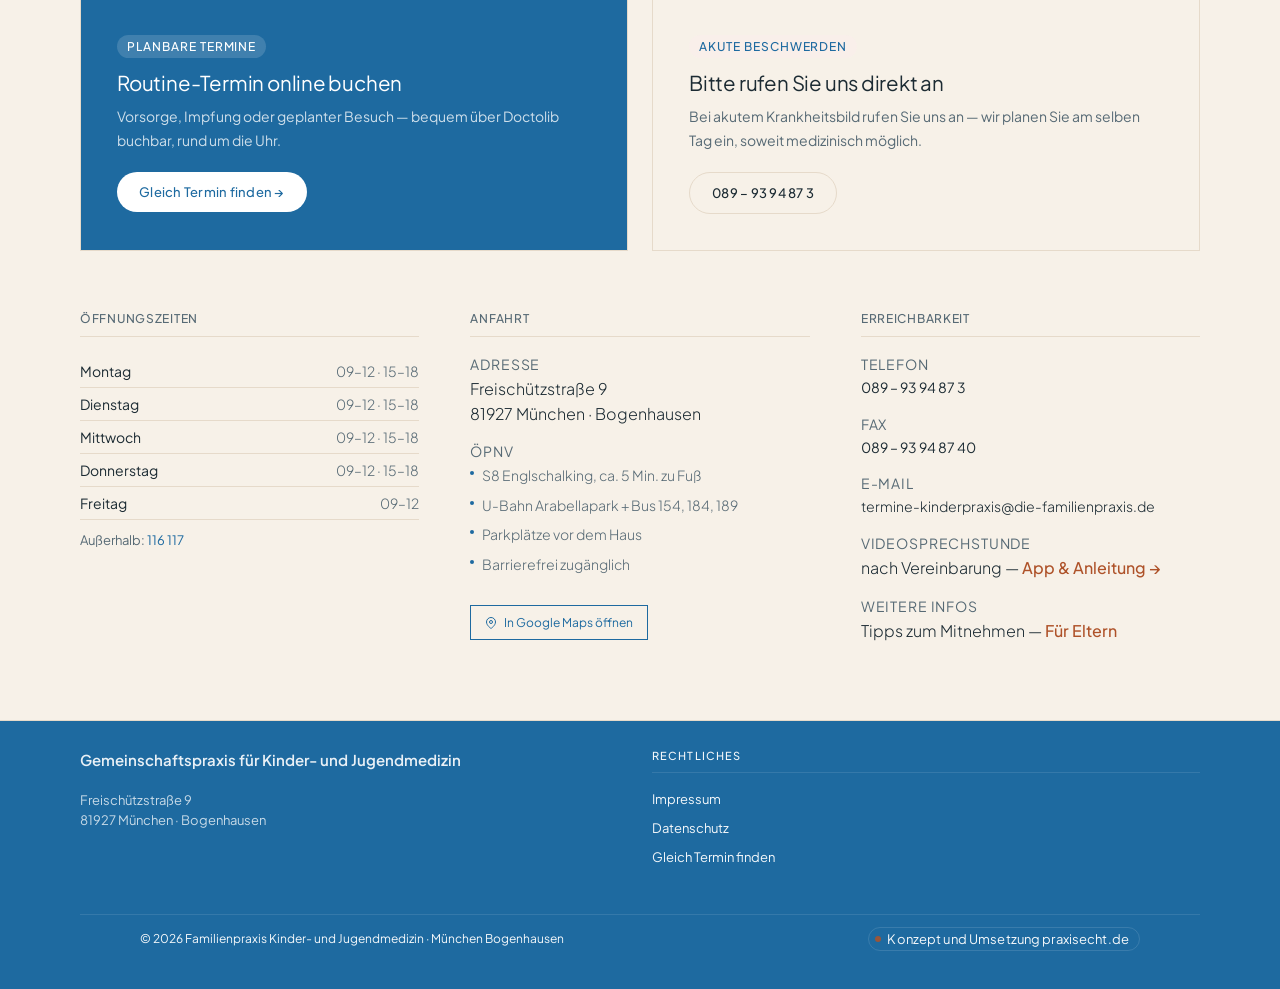
==== commit 7f736c96: "Termin-Karte ohne Klammer, volles Logo mit Figur bei Laptop-Breiten" ====
--- a/index.html
+++ b/index.html
@@ -3787,6 +3787,30 @@
 @media (min-width: 768px) and (max-width: 1024px) and (orientation: portrait) {
   #gb-sig-canvas { height: 96px !important; }
 }
+/* Laptop 1024-1366px: volles Logo mit Figur + "Familienpraxis" wieder zeigen */
+@media (min-width: 1024px) and (max-width: 1366px) and (min-height: 601px) {
+  .nav-inner picture { display: flex !important; margin-left: 0 !important; }
+  .nav-inner picture img { height: 52px !important; margin-right: 8px !important; }
+  .nav-logo { font-size: 16px !important; line-height: 1.2 !important; white-space: nowrap !important; flex-shrink: 0; }
+  .nav-logo br { display: inline !important; }
+  .nav-logo span {
+    display: inline !important;
+    font-size: 12px !important;
+    font-weight: 400 !important;
+    color: var(--ink2) !important;
+    margin-left: 0 !important;
+  }
+}
+
+@media (min-width: 1024px) and (max-width: 1199px) and (min-height: 601px) {
+  .nav-inner picture img { height: 42px !important; margin-right: 6px !important; }
+  .nav-logo { font-size: 15px !important; margin-right: 14px !important; }
+  .nav-logo span { font-size: 11px !important; }
+  .nav-links { gap: 12px !important; }
+}
+
+/* Termin-Karte: Klammer oben ausblenden (Markup bleibt) */
+.ft-zettel-clip { display: none !important; }
 </style>
 </head>
 <body>
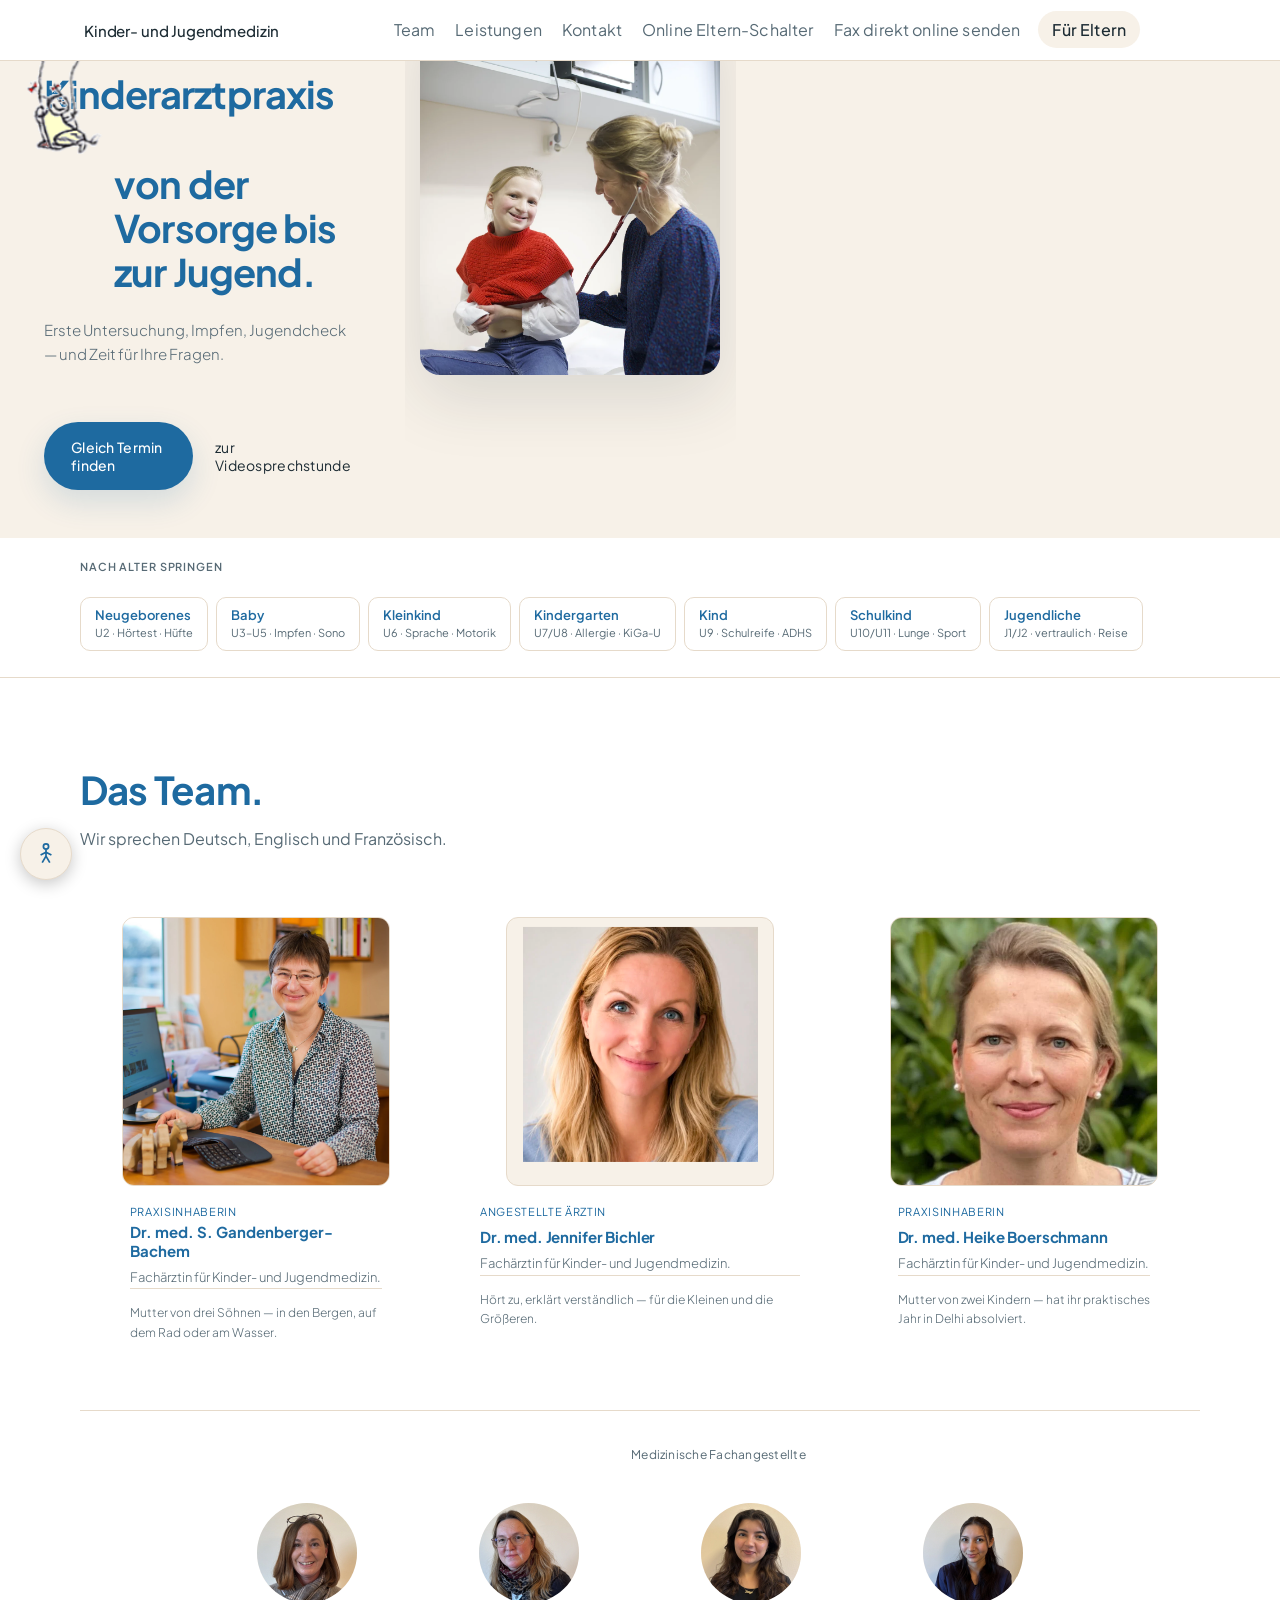
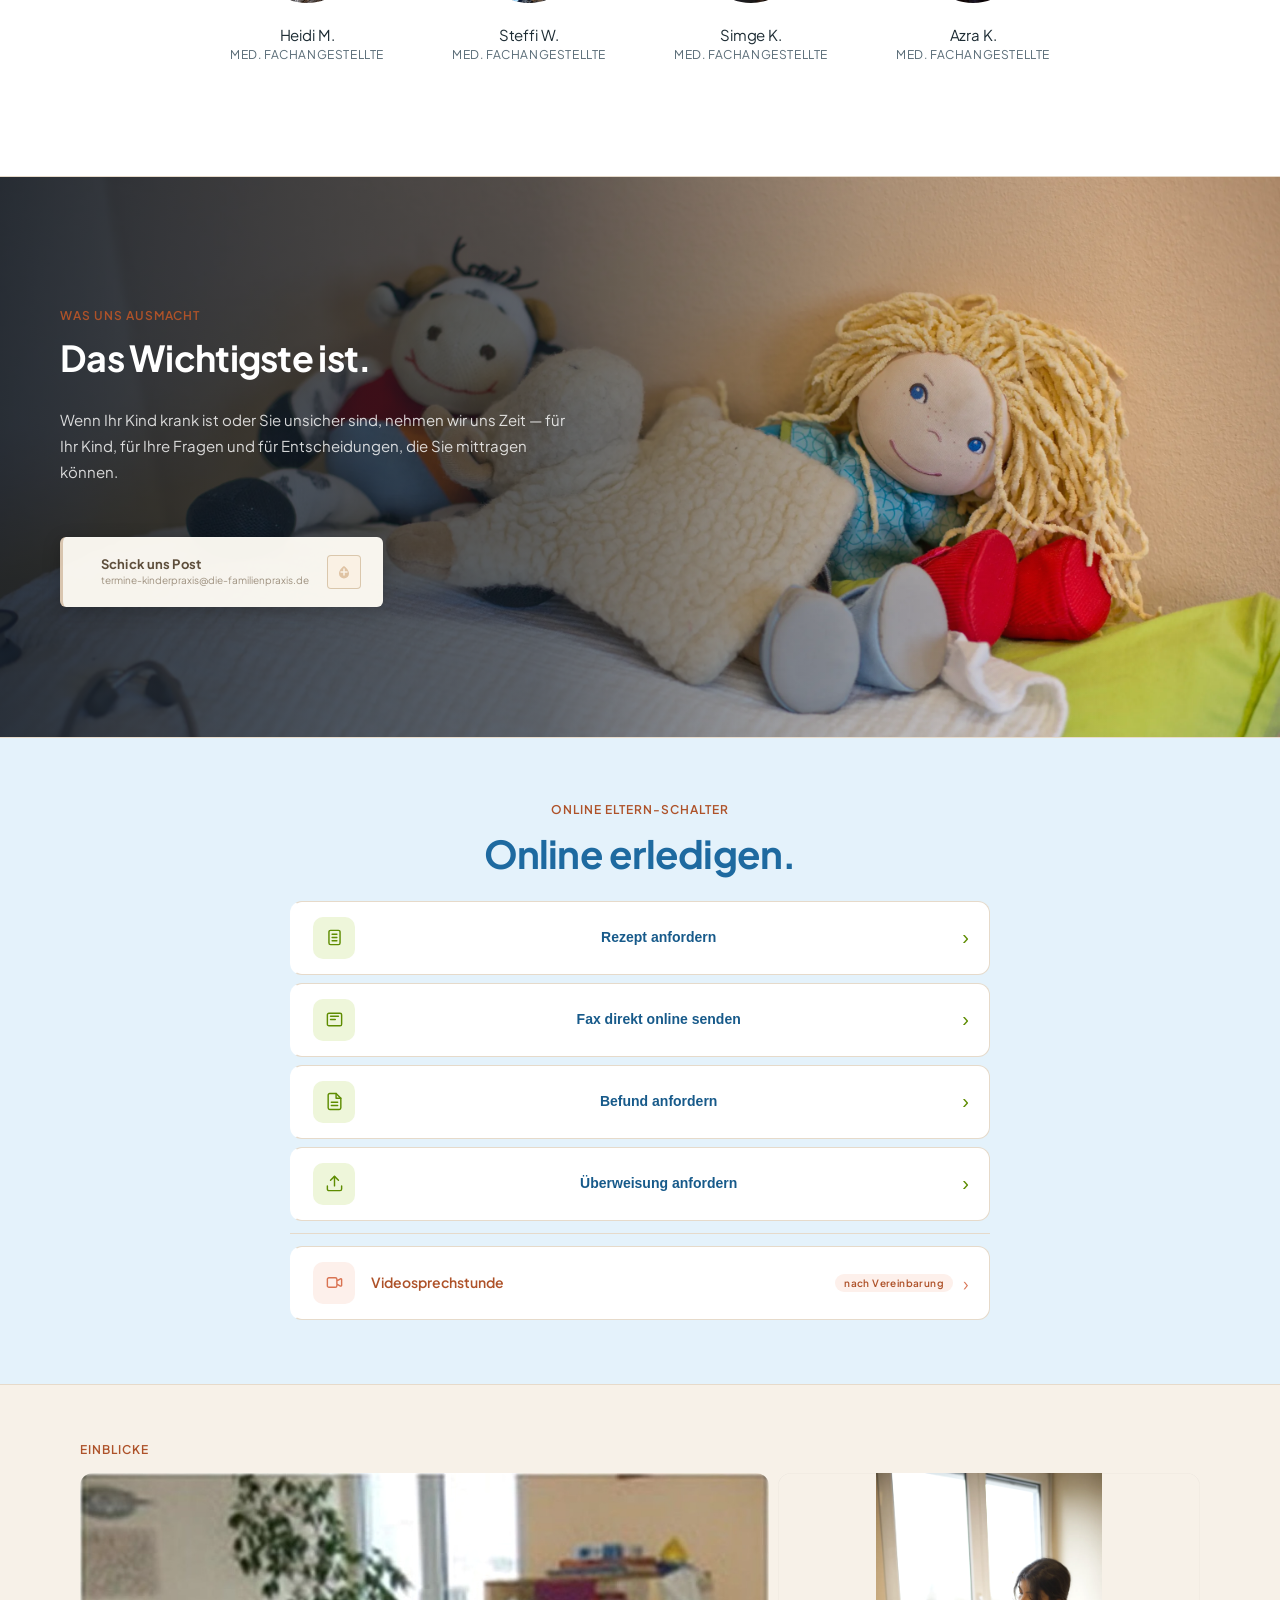
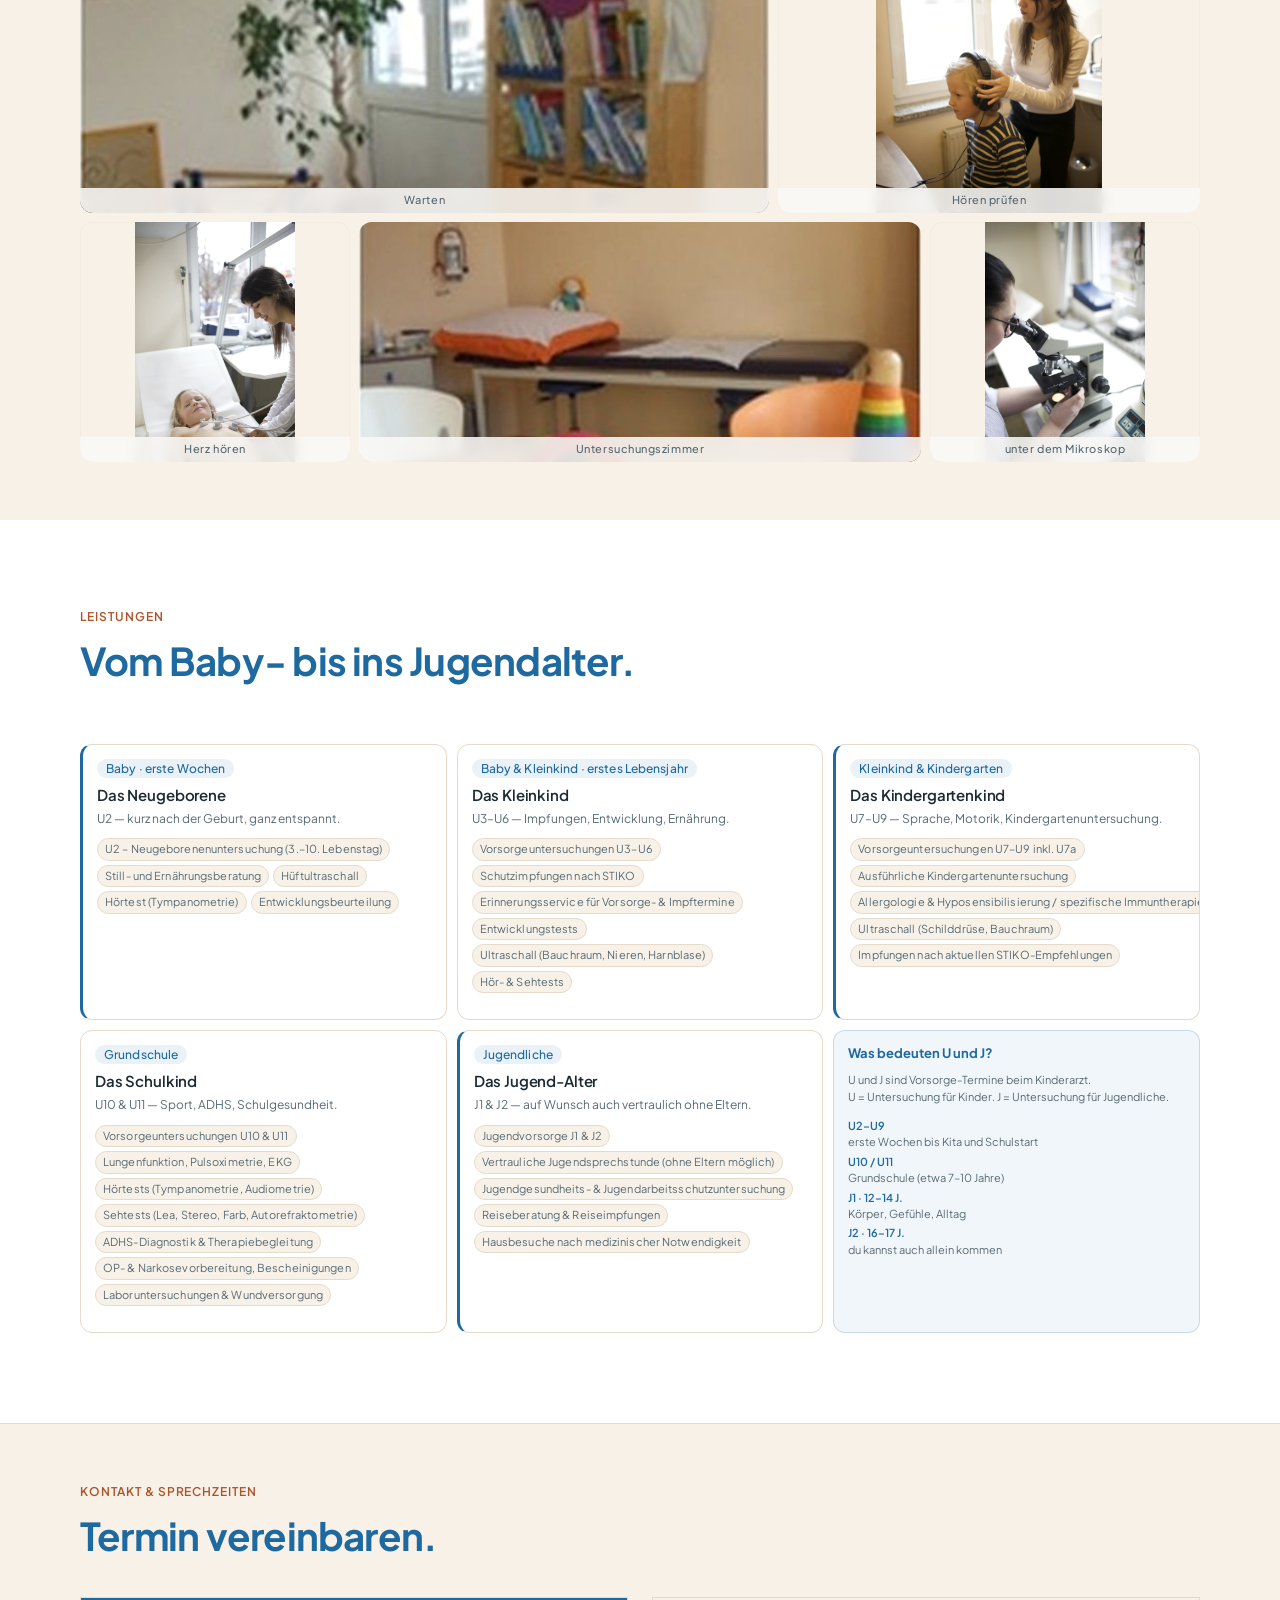
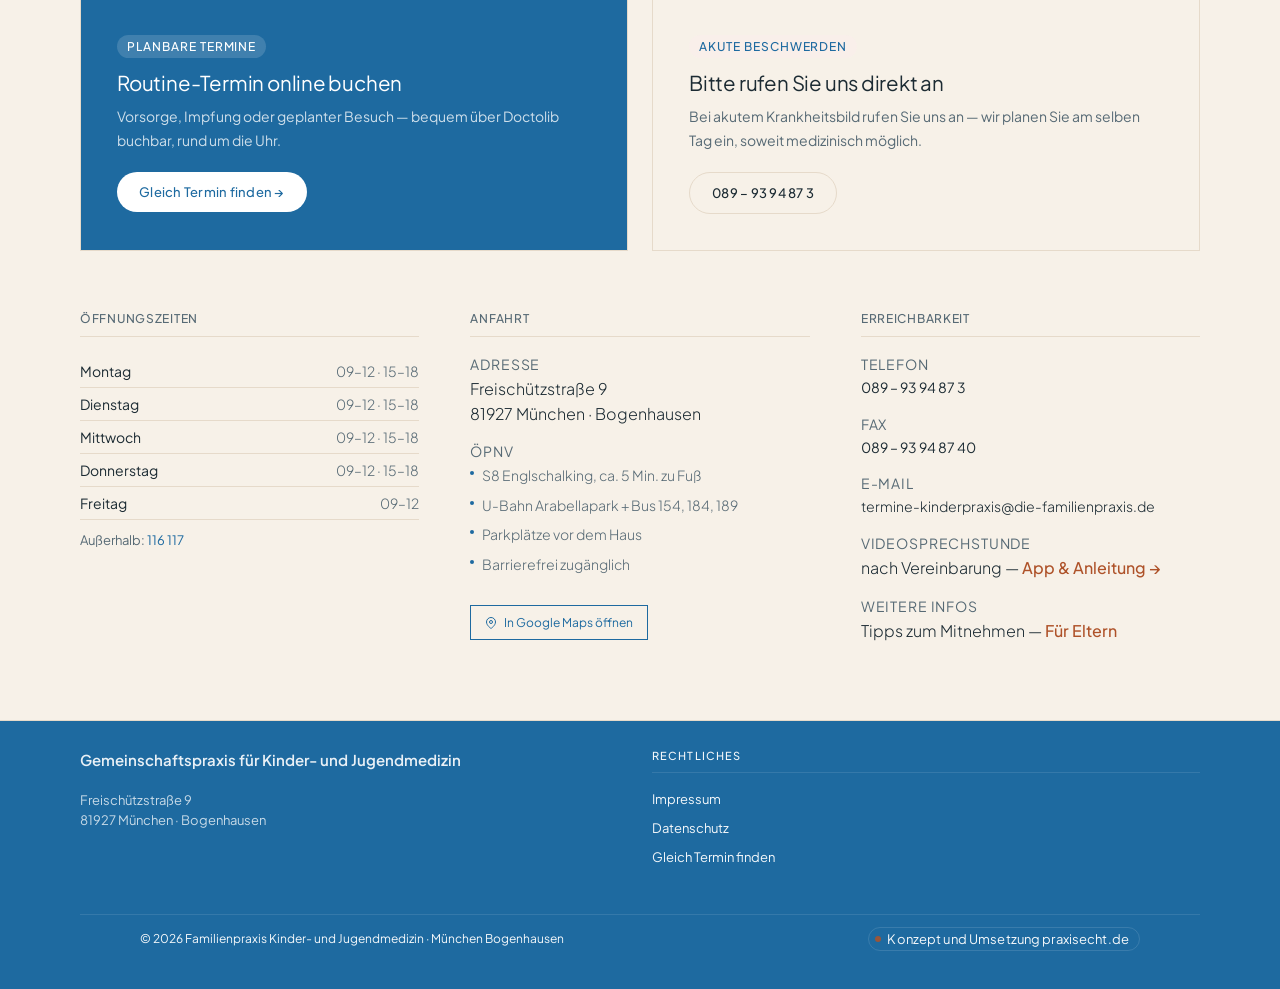
==== commit b857af06: "Revert "Termin-Karte ohne Klammer, volles Logo mit Figur bei Laptop-Breiten" This reverts commit 7f7" ====
--- a/index.html
+++ b/index.html
@@ -3787,30 +3787,6 @@
 @media (min-width: 768px) and (max-width: 1024px) and (orientation: portrait) {
   #gb-sig-canvas { height: 96px !important; }
 }
-/* Laptop 1024-1366px: volles Logo mit Figur + "Familienpraxis" wieder zeigen */
-@media (min-width: 1024px) and (max-width: 1366px) and (min-height: 601px) {
-  .nav-inner picture { display: flex !important; margin-left: 0 !important; }
-  .nav-inner picture img { height: 52px !important; margin-right: 8px !important; }
-  .nav-logo { font-size: 16px !important; line-height: 1.2 !important; white-space: nowrap !important; flex-shrink: 0; }
-  .nav-logo br { display: inline !important; }
-  .nav-logo span {
-    display: inline !important;
-    font-size: 12px !important;
-    font-weight: 400 !important;
-    color: var(--ink2) !important;
-    margin-left: 0 !important;
-  }
-}
-
-@media (min-width: 1024px) and (max-width: 1199px) and (min-height: 601px) {
-  .nav-inner picture img { height: 42px !important; margin-right: 6px !important; }
-  .nav-logo { font-size: 15px !important; margin-right: 14px !important; }
-  .nav-logo span { font-size: 11px !important; }
-  .nav-links { gap: 12px !important; }
-}
-
-/* Termin-Karte: Klammer oben ausblenden (Markup bleibt) */
-.ft-zettel-clip { display: none !important; }
 </style>
 </head>
 <body>
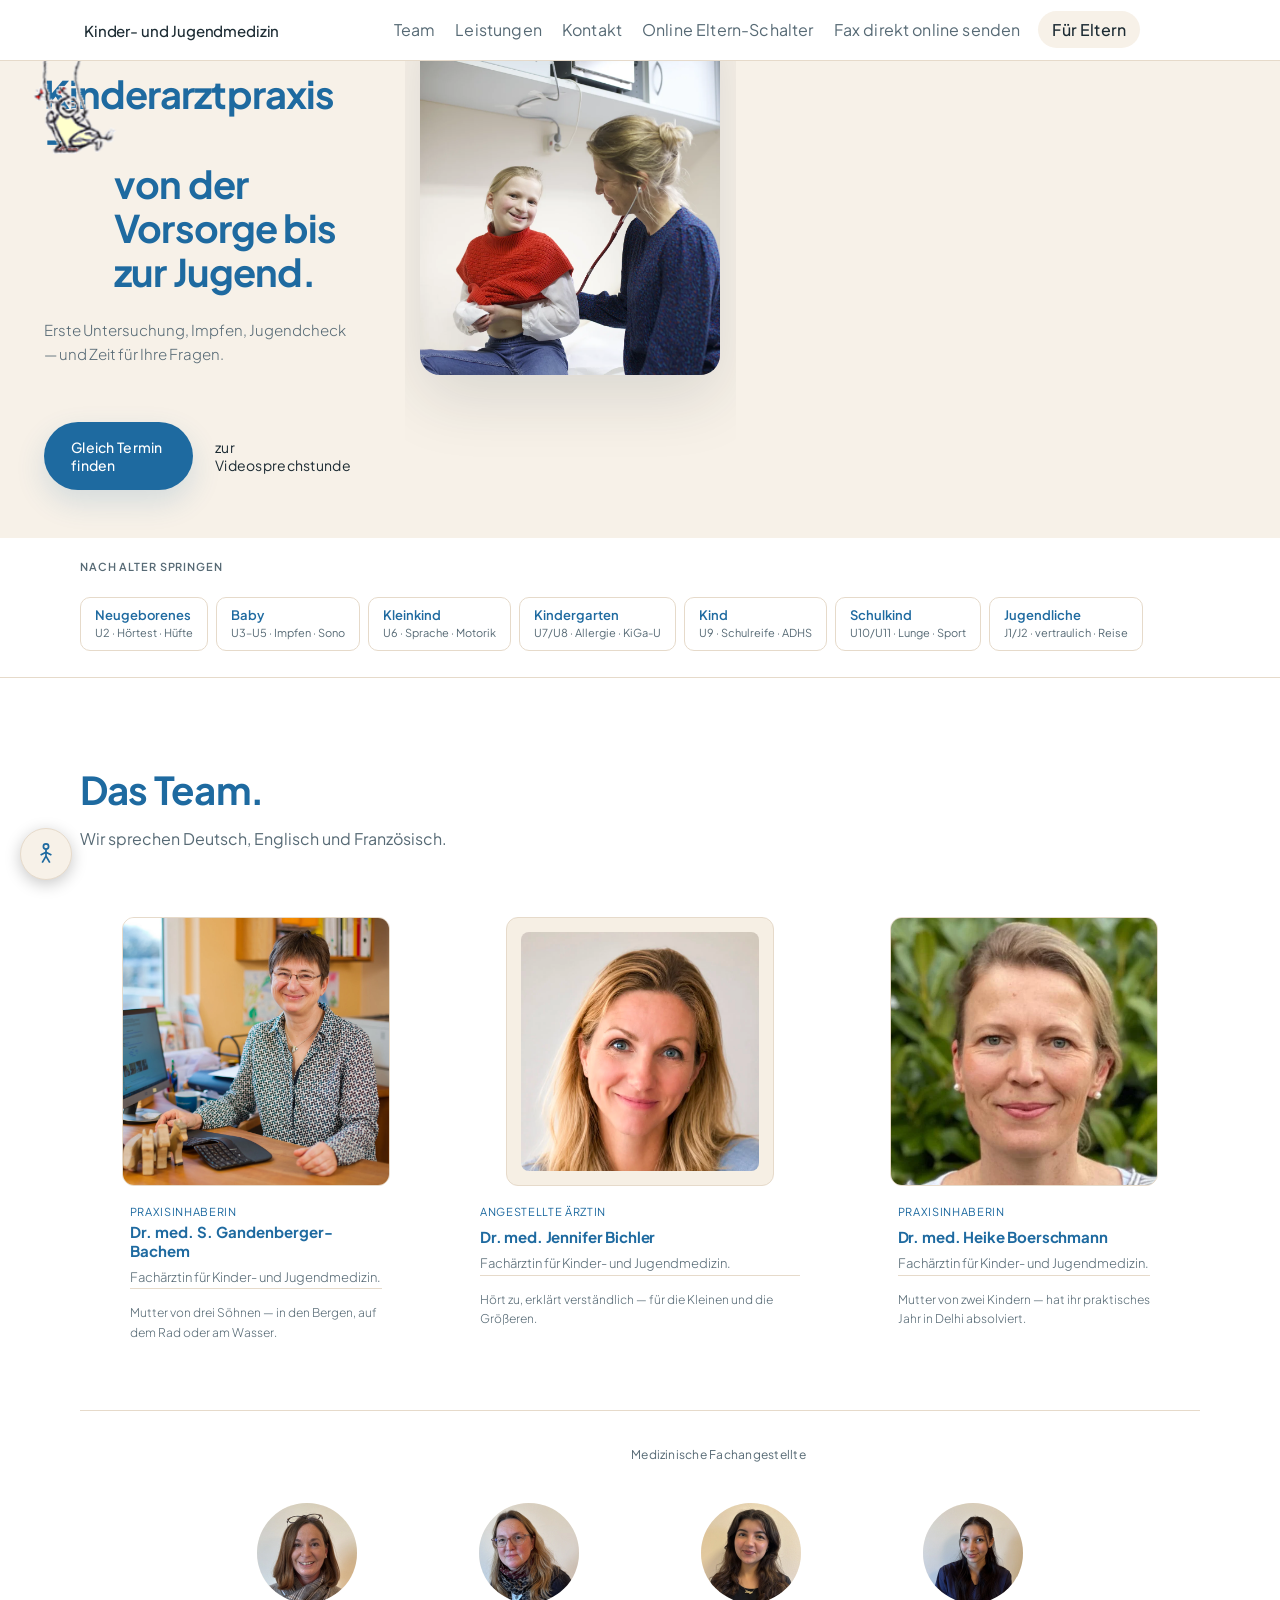
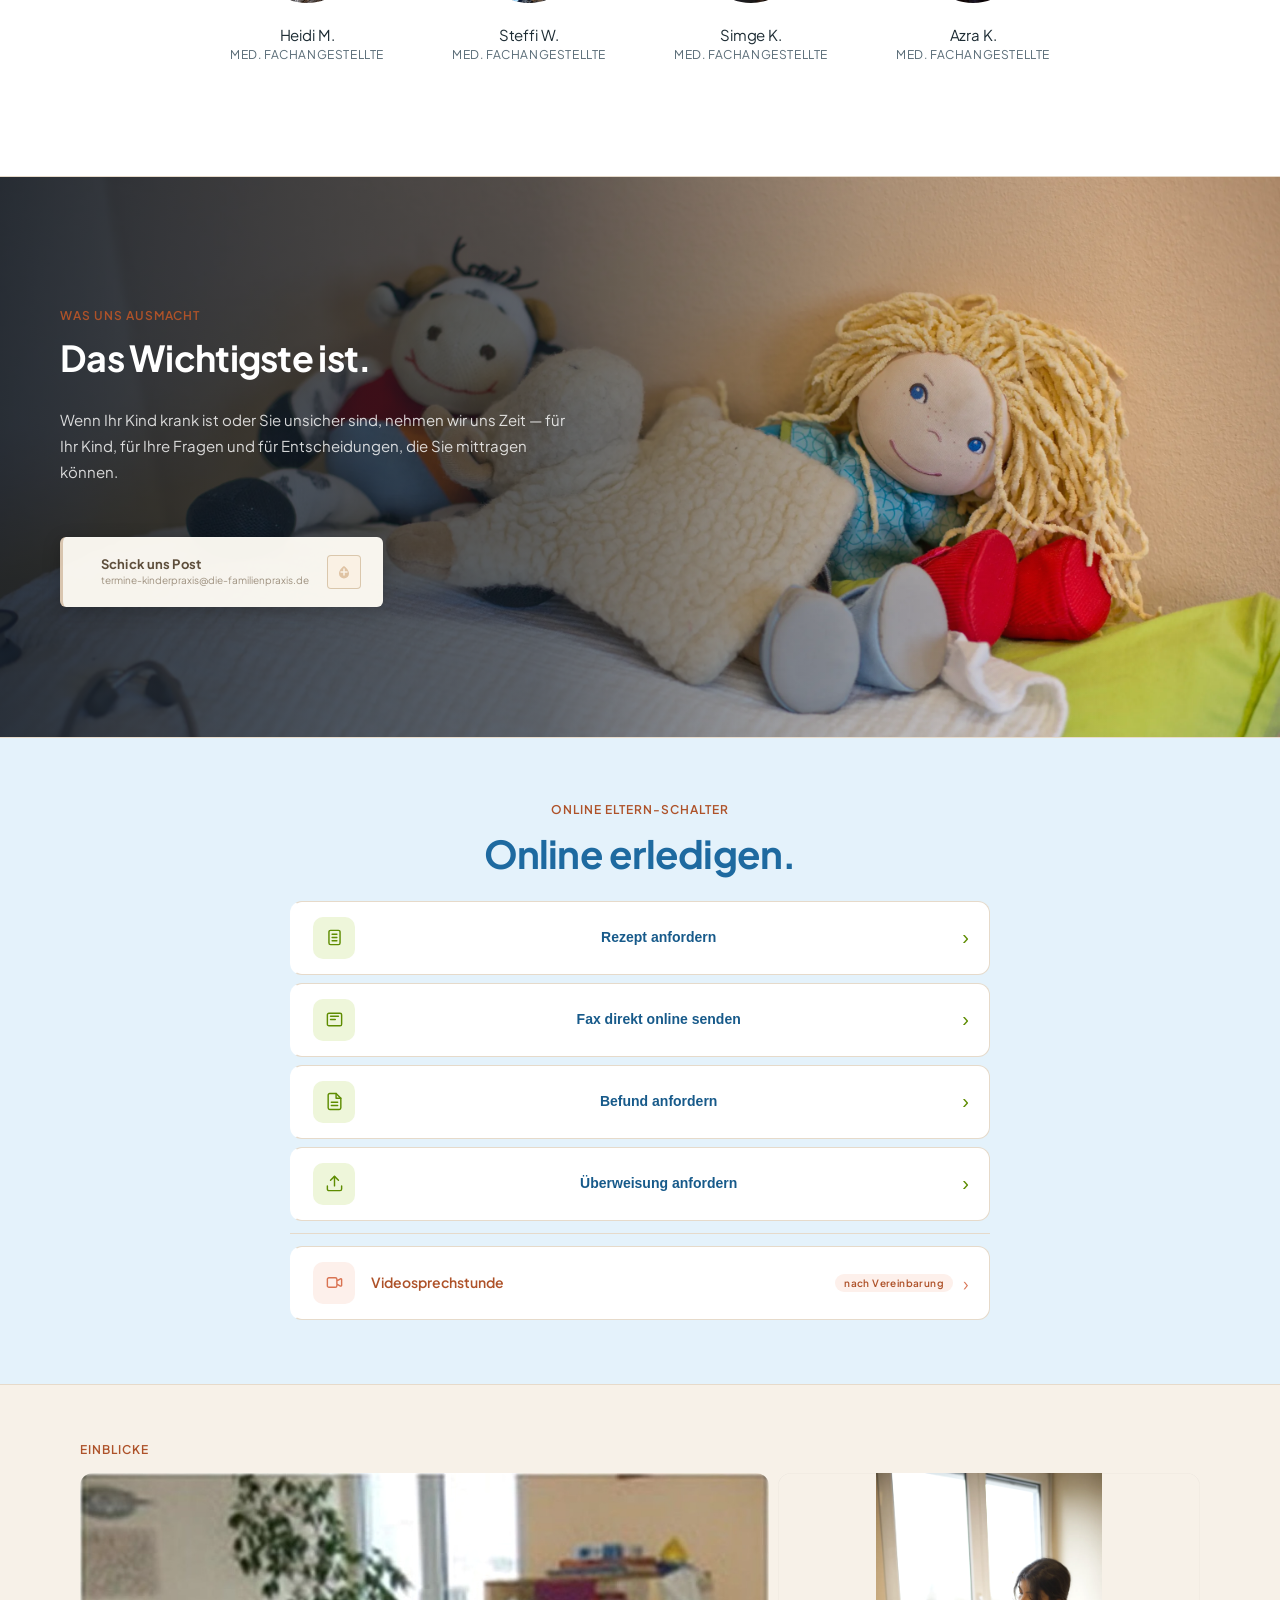
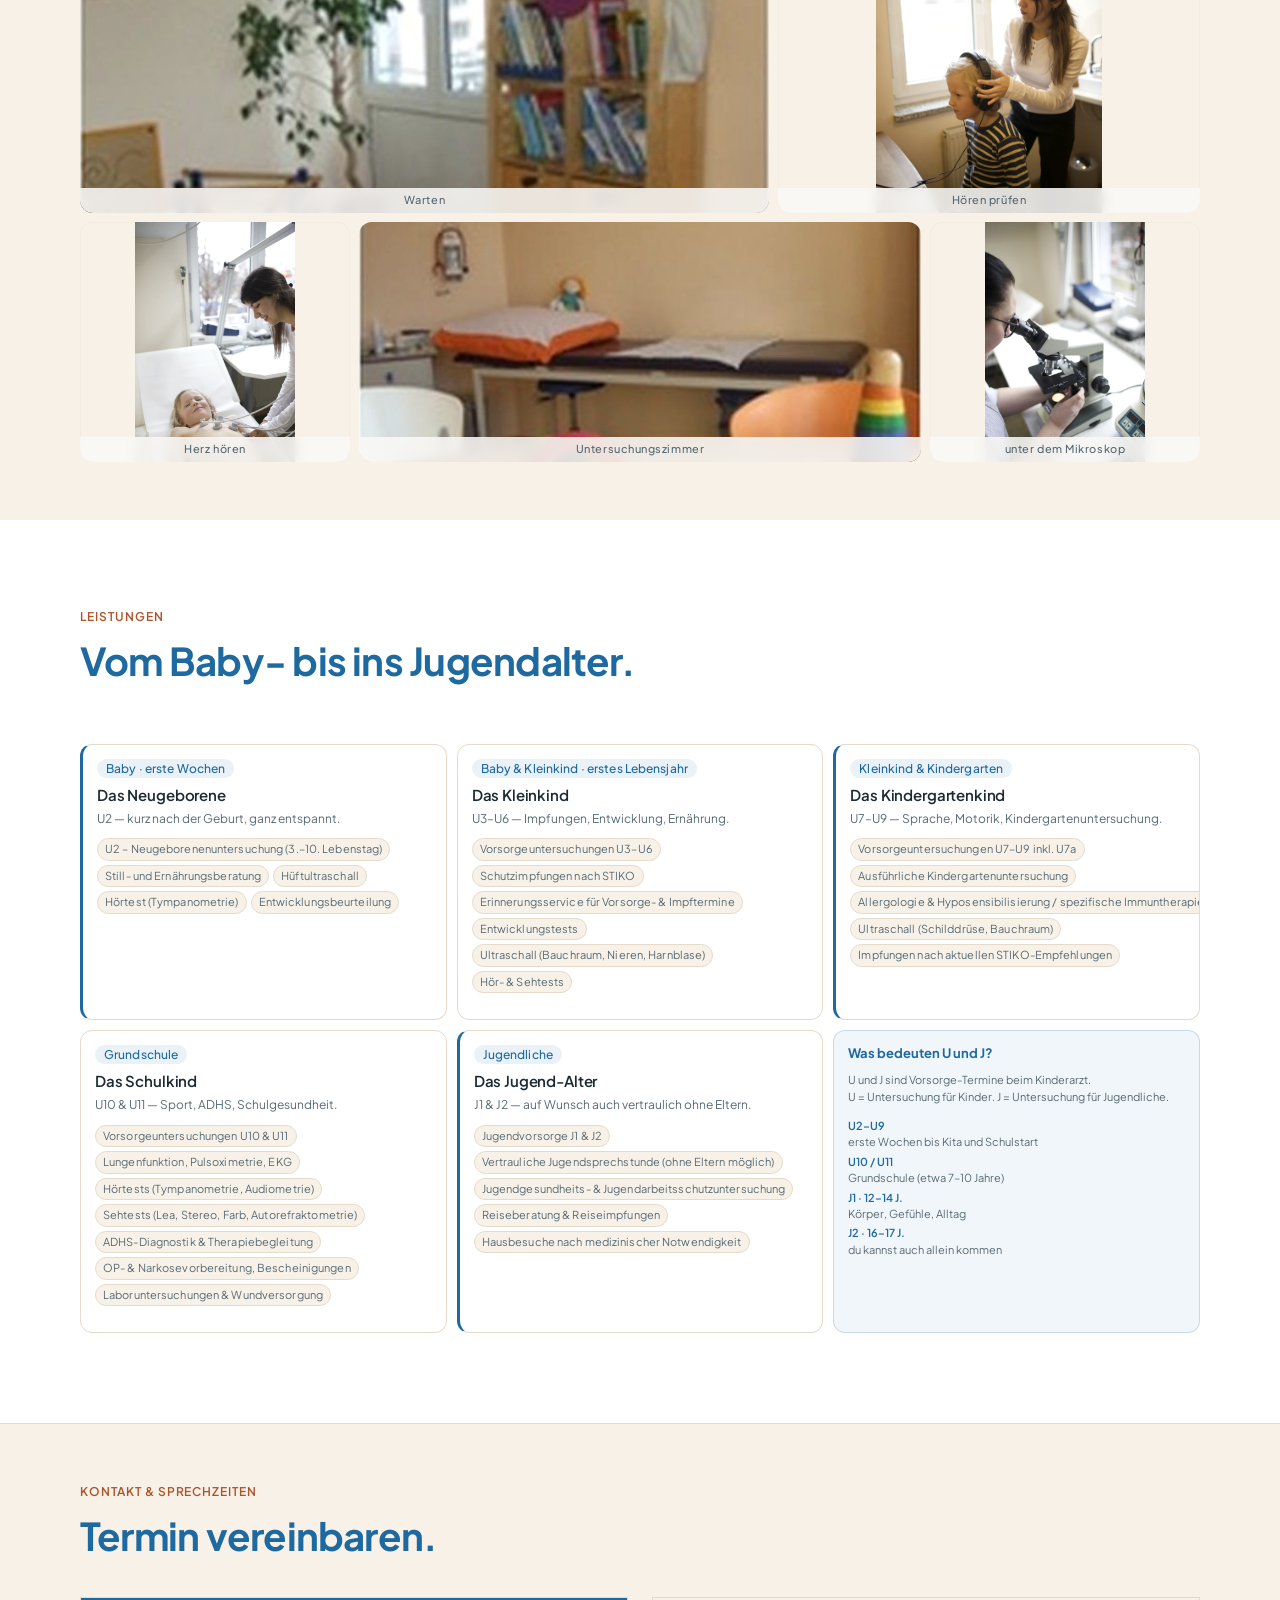
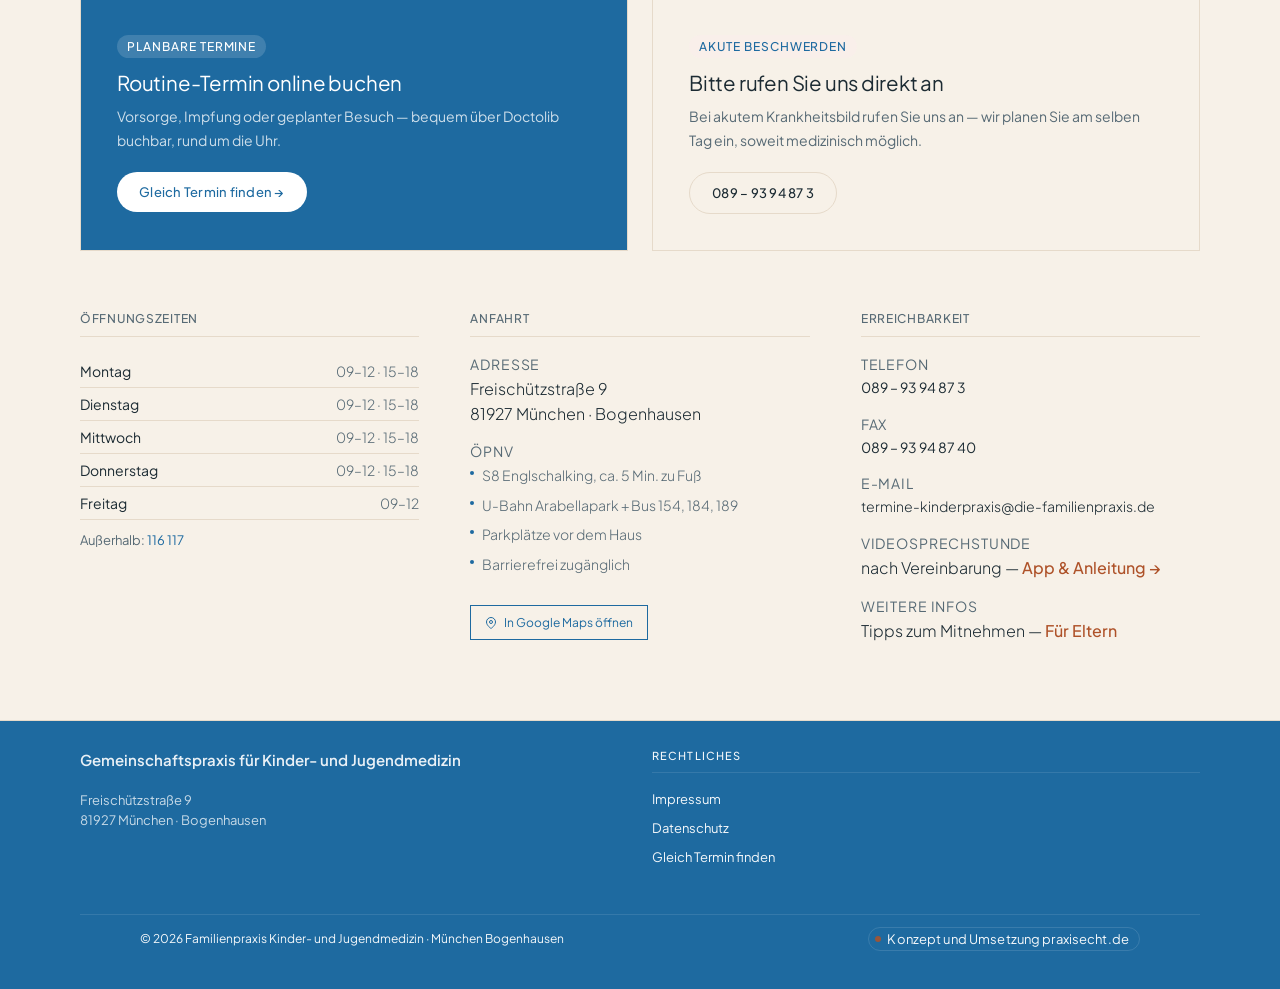
==== commit 345b8da6: "Bichler-Foto im Rahmen mit ganzem Kopf, Klammer an Termin-Karte ausgeblendet" ====
--- a/index.html
+++ b/index.html
@@ -6090,6 +6090,15 @@
   .dock-termin-popover{width:auto;min-width:200px;max-width:calc(100vw - 28px);right:max(14px,env(safe-area-inset-right));box-sizing:border-box}
   .dock-pop-row{white-space:nowrap}
 }
+  .ft-zettel-clip { display: none !important; }
+/* Bichler: Foto eingerückt mit hellem Rahmen, ganzer Kopf sichtbar */
+@media (min-width: 768px) {
+  .team-grid .team-karte:nth-child(2) .team-foto { padding: 14px; background: #f6efe4; box-sizing: border-box; }
+  .team-grid .team-karte:nth-child(2) .team-foto img { transform: none !important; object-fit: cover !important; object-position: center 4% !important; border-radius: 8px; }
+}
+@media (max-width: 767px) {
+  .team-grid .team-karte:nth-child(2) .team-foto img { transform: none !important; object-position: center 6% !important; }
+}
 </style>
 <script src="barrierefreiheit.js?v=4" defer></script>
 </body>
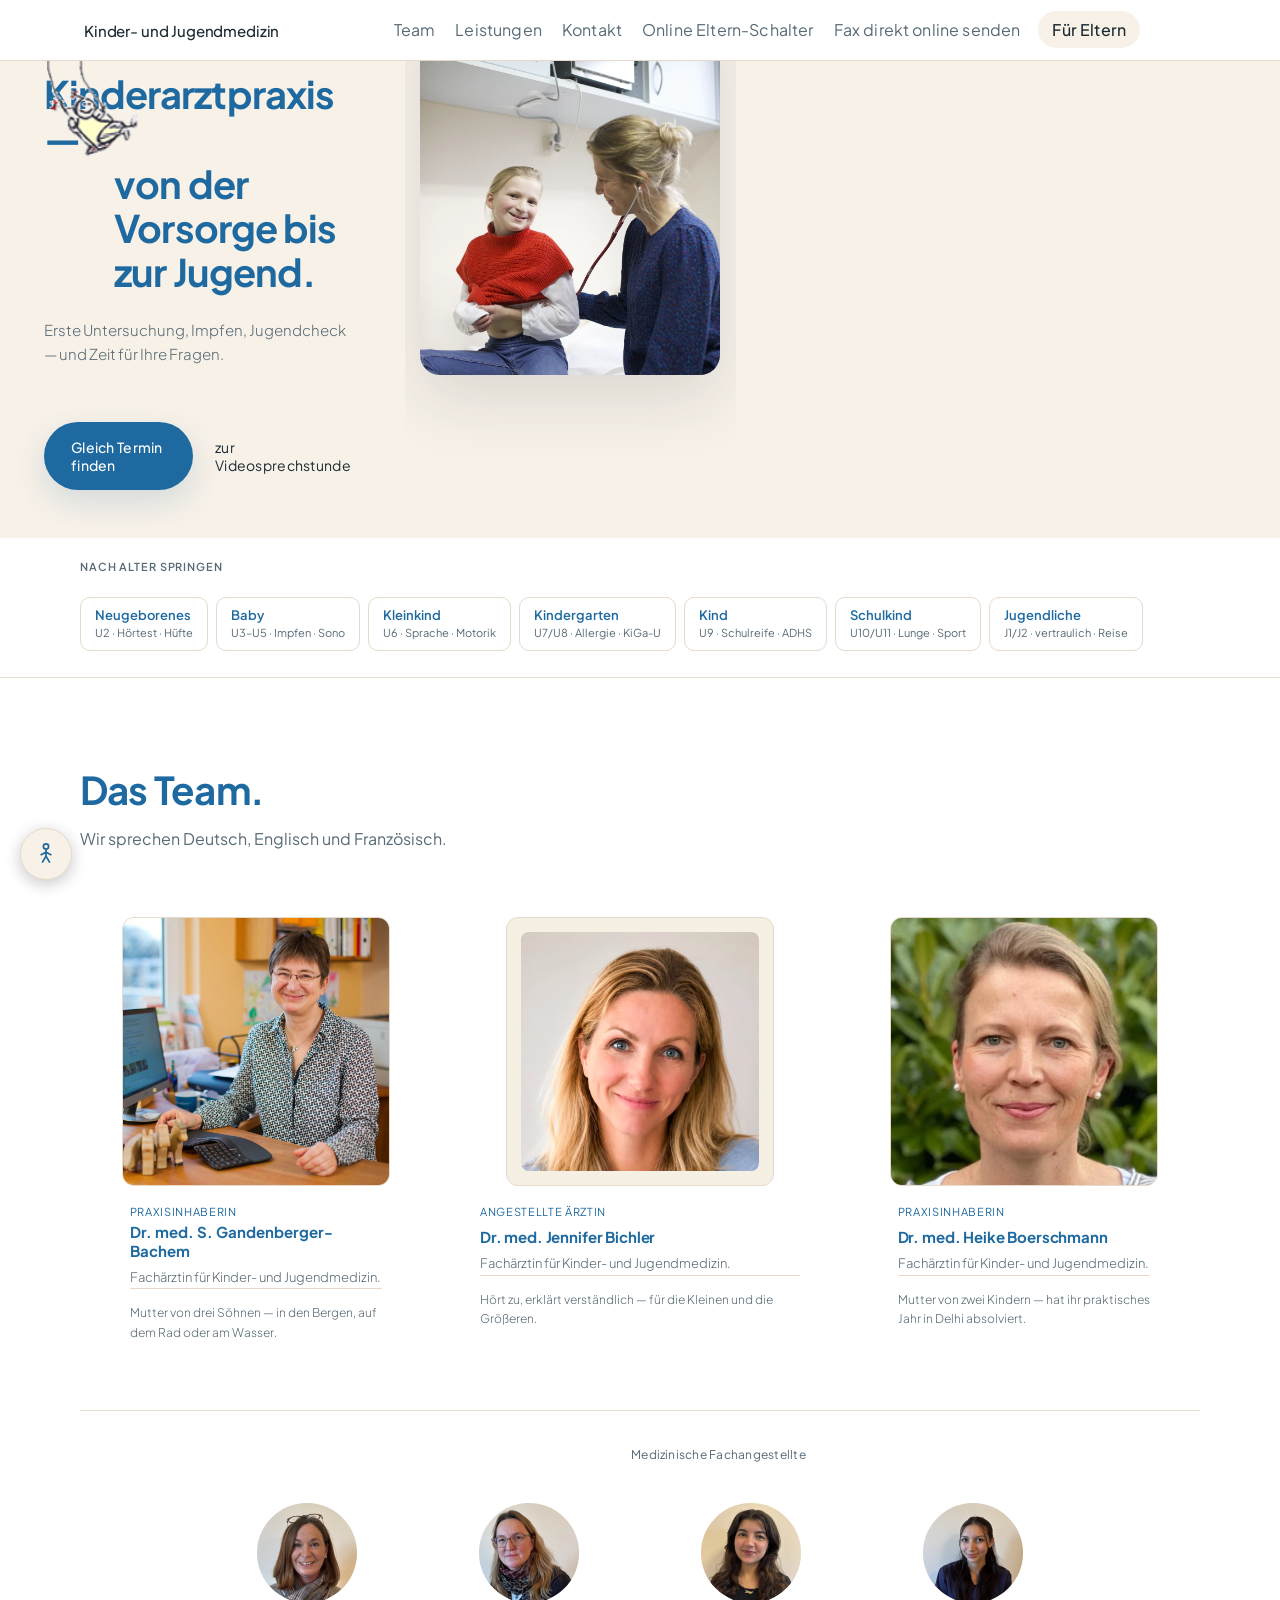
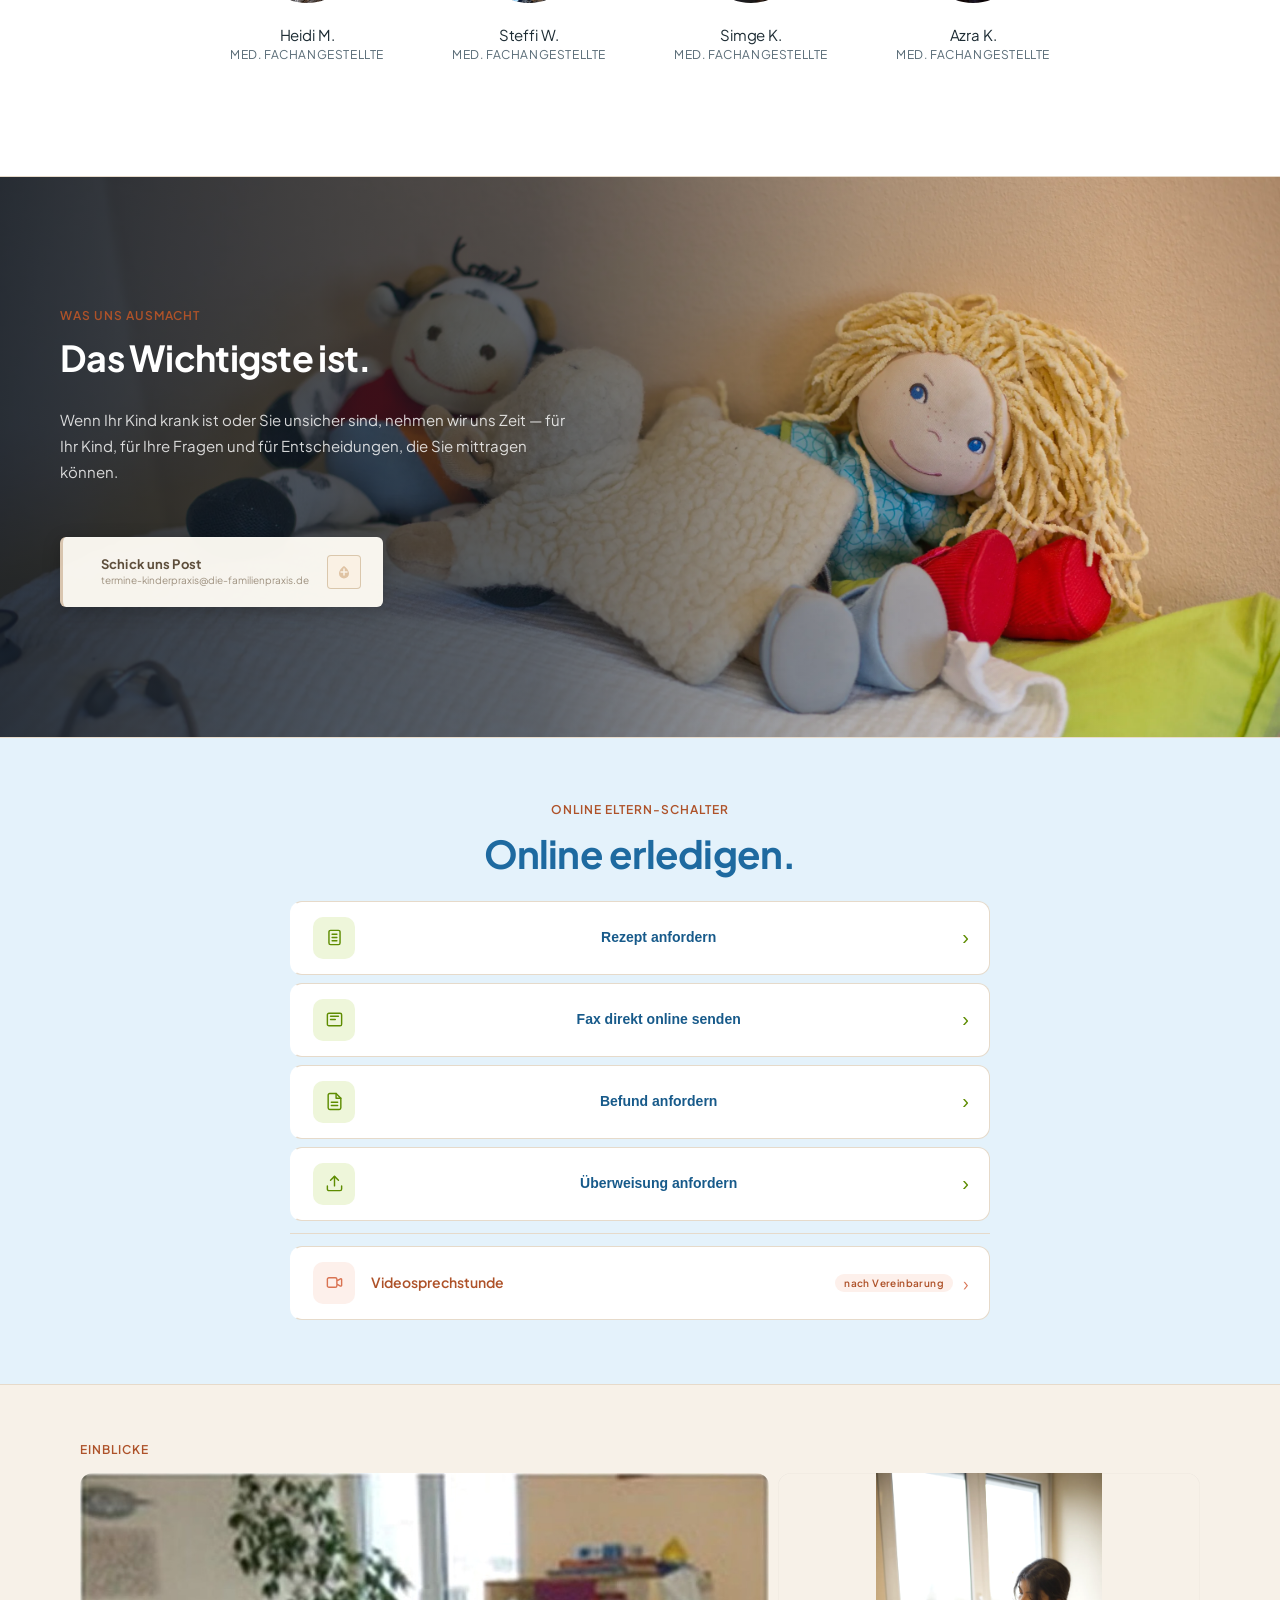
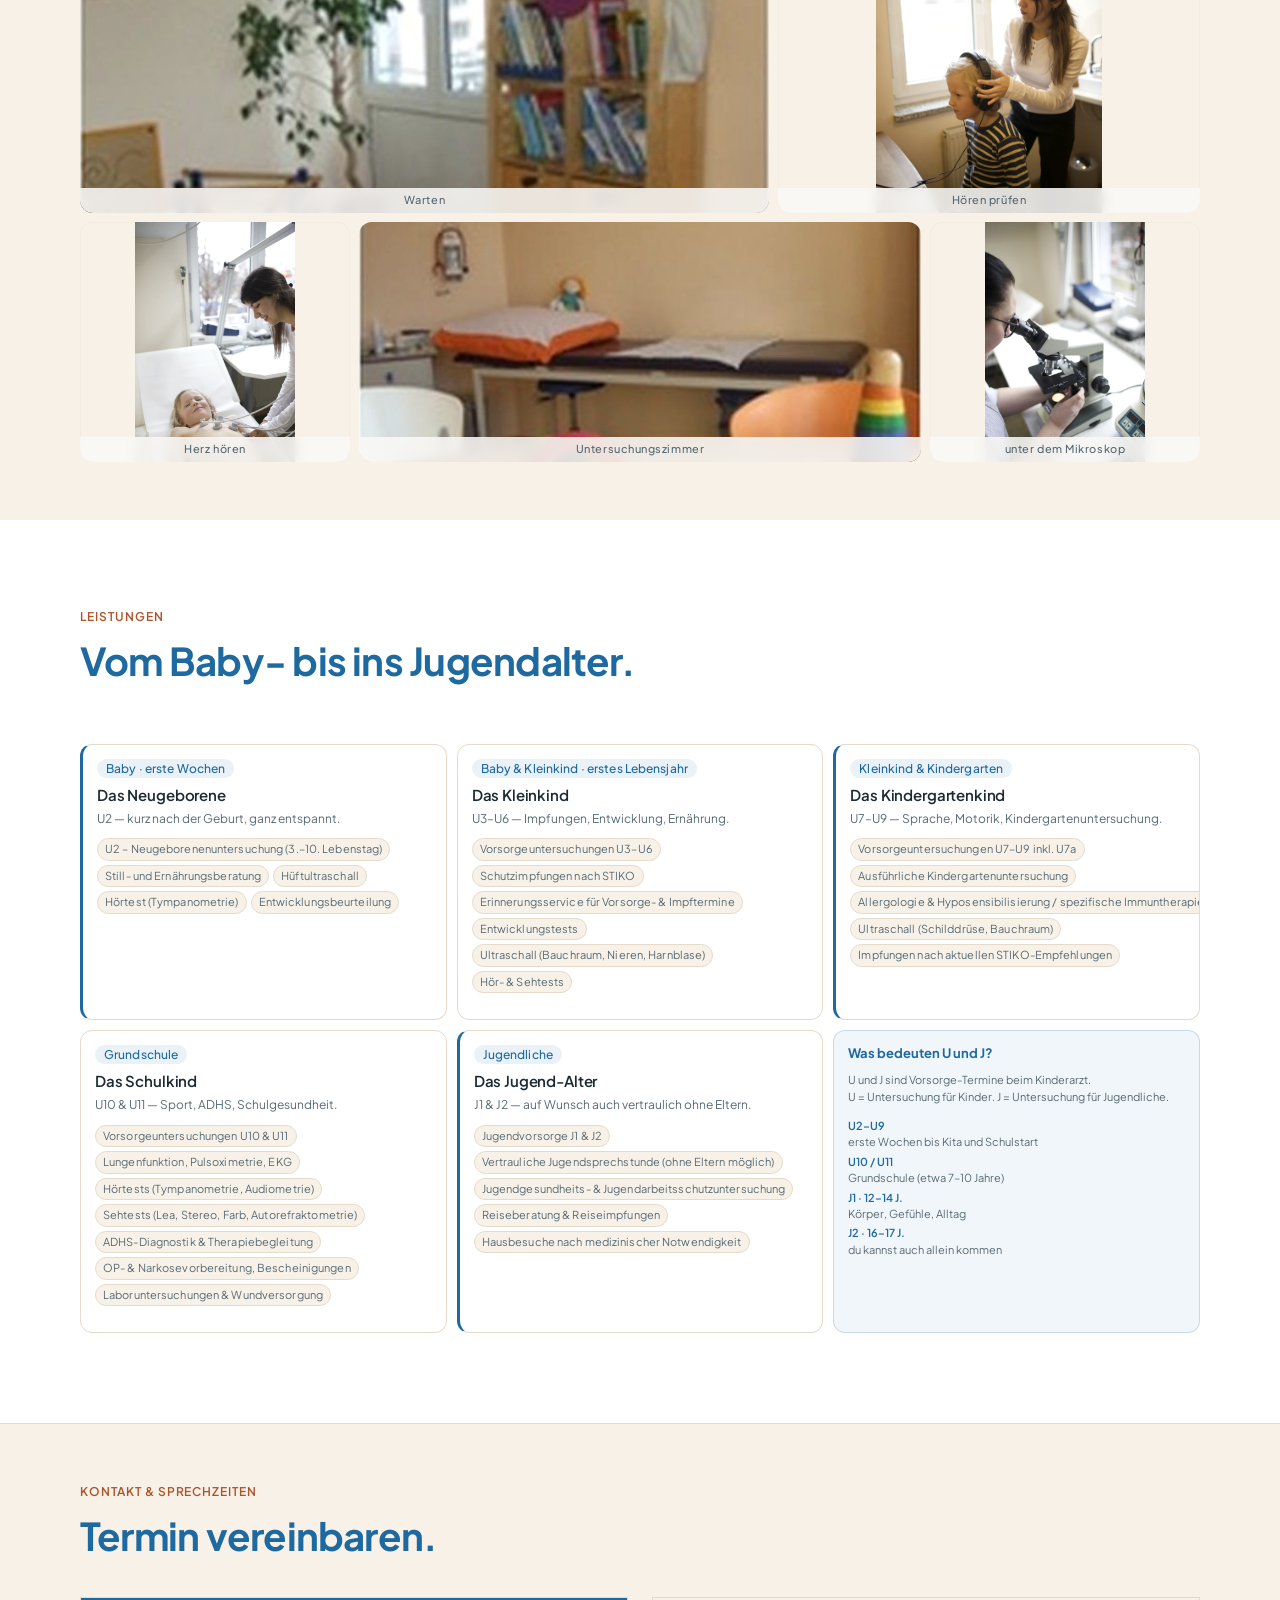
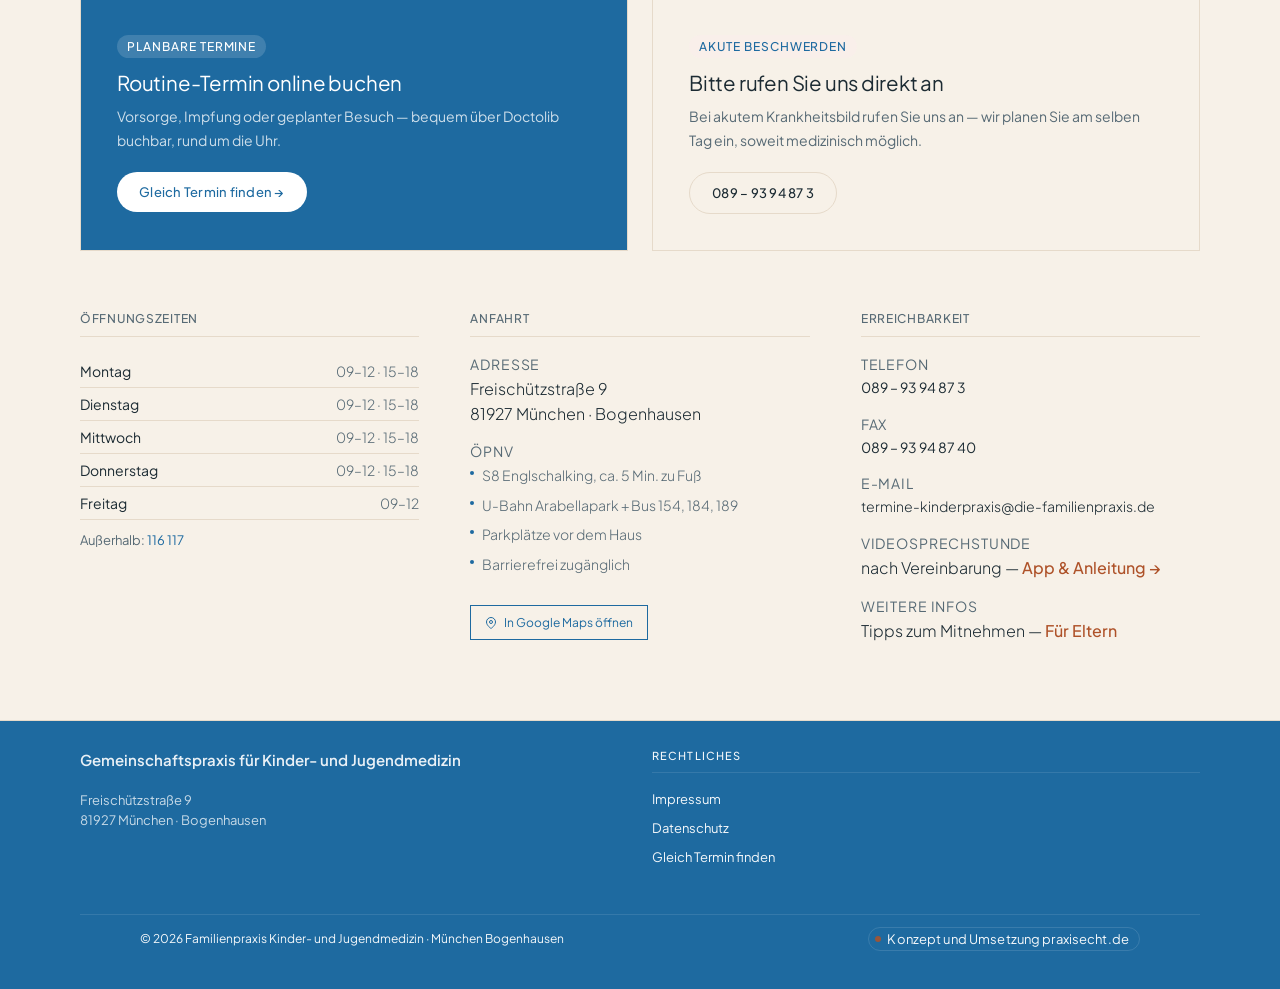
==== commit a072df20: "Blaue Termin/Video-Leiste rechts auf allen Desktop-Breiten" ====
--- a/index.html
+++ b/index.html
@@ -4582,12 +4582,12 @@
 /* Kalender-Reiter (eingeklappte Karte) */
 .ft-reiter{position:fixed;left:0;top:50%;transform:translateY(-50%);z-index:290;width:48px;height:56px;border:none;border-radius:0 14px 14px 0;background:var(--accent);color:#fff;display:none;align-items:center;justify-content:center;cursor:pointer;box-shadow:2px 6px 20px rgba(0,0,0,.18)}
 .ft-reiter.ft-reiter-an{display:flex}
-/* Karte erst ab 1560px, darunter rechte Leiste */
-@media (max-width:1559px){
+/* Karte ausgeblendet, überall rechte Leiste */
+@media all{
   .ft-zettel,.ft-reiter{display:none!important}
 }
 /* rechte Leiste: bewusst angedockt statt abgeschnitten */
-@media (min-width:768px) and (max-width:1559px){
+@media (min-width:768px){
   .hero-tab-btns.gb-tabs-visible{display:flex!important;flex-direction:column!important;position:fixed!important;right:0!important;top:62%!important;transform:translateY(-50%)!important;z-index:999!important;gap:6px!important;width:auto!important;padding:7px 0 7px 7px!important;background:#fff!important;border-radius:16px 0 0 16px!important;box-shadow:-4px 6px 22px rgba(0,0,0,.16),0 0 0 1px rgba(0,0,0,.05)!important}
   .hero-tab-btns.gb-tabs-visible .hero-tab-btn{width:48px!important;height:48px!important;border-radius:12px 0 0 12px!important;font-size:0!important;padding:0!important;display:flex!important;align-items:center!important;justify-content:center!important}
   .hero-tab-btns.gb-tabs-visible .hero-tab-btn svg{width:22px!important;height:22px!important}
@@ -4601,7 +4601,7 @@
 .hero-tab-kurz{display:none}
 .ft-reiter{flex-direction:column;gap:3px;width:56px;height:62px}
 .ft-reiter-text{font-size:12px;font-weight:700;line-height:1}
-@media (min-width:768px) and (max-width:1559px){
+@media (min-width:768px){
   .hero-tab-btns.gb-tabs-visible .hero-tab-btn{width:58px!important;height:58px!important;flex-direction:column!important;gap:3px!important}
   .hero-tab-btns.gb-tabs-visible .hero-tab-btn-termin{background:var(--primary,#1E6AA0)!important;color:#fff!important;text-decoration:none!important}
   .hero-tab-btns.gb-tabs-visible .hero-tab-btn-video{background:var(--bg,#F7F1E8)!important;color:var(--primary,#1E6AA0)!important;box-shadow:0 0 0 1.5px var(--primary,#1E6AA0) inset!important;text-decoration:none!important}
@@ -4732,7 +4732,7 @@
 
 // Rechte Leiste auch auf Desktop unter 1560px nach dem Hero zeigen
 (function(){
-  var mq = window.matchMedia('(min-width:768px) and (max-width:1559px)');
+  var mq = window.matchMedia('(min-width:768px)');
   var hero = document.querySelector('.hero.hero-v2');
   var btns = document.querySelector('.hero-tab-btns');
   if(!hero || !btns) return;
